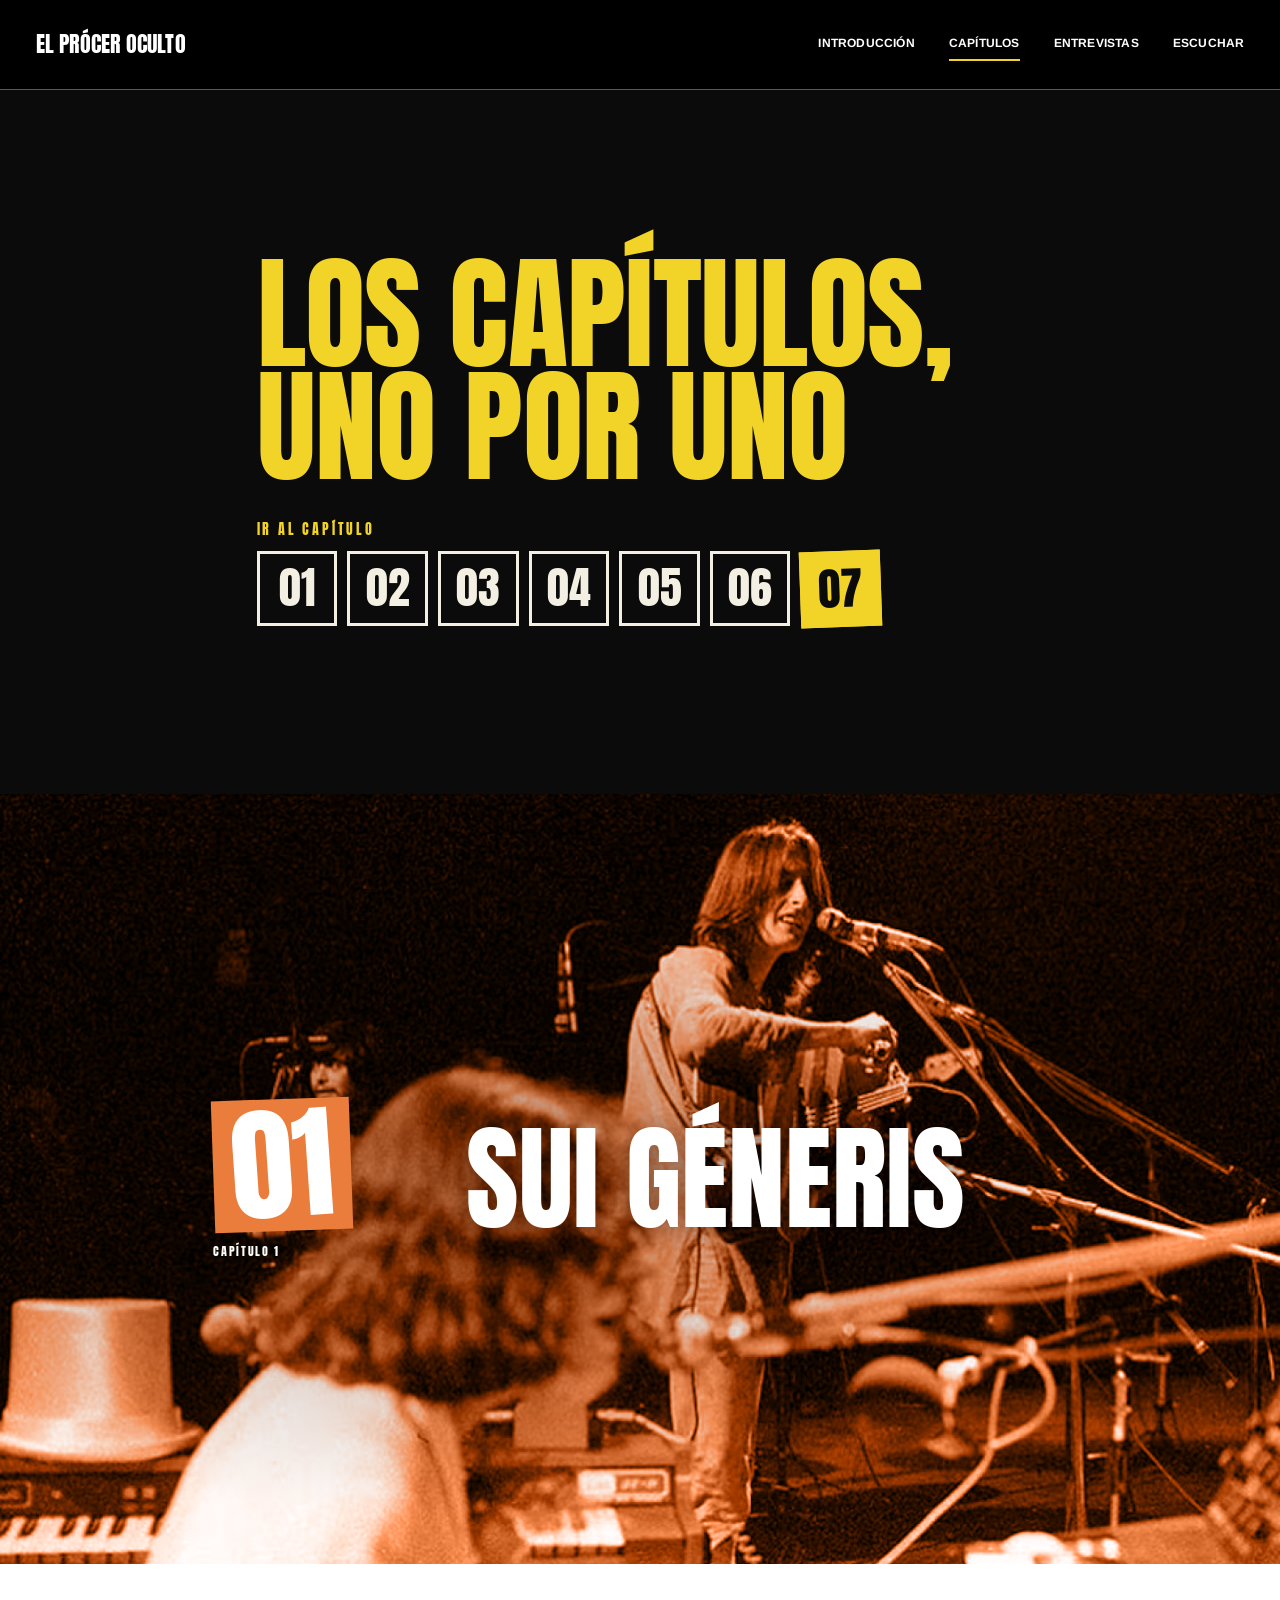
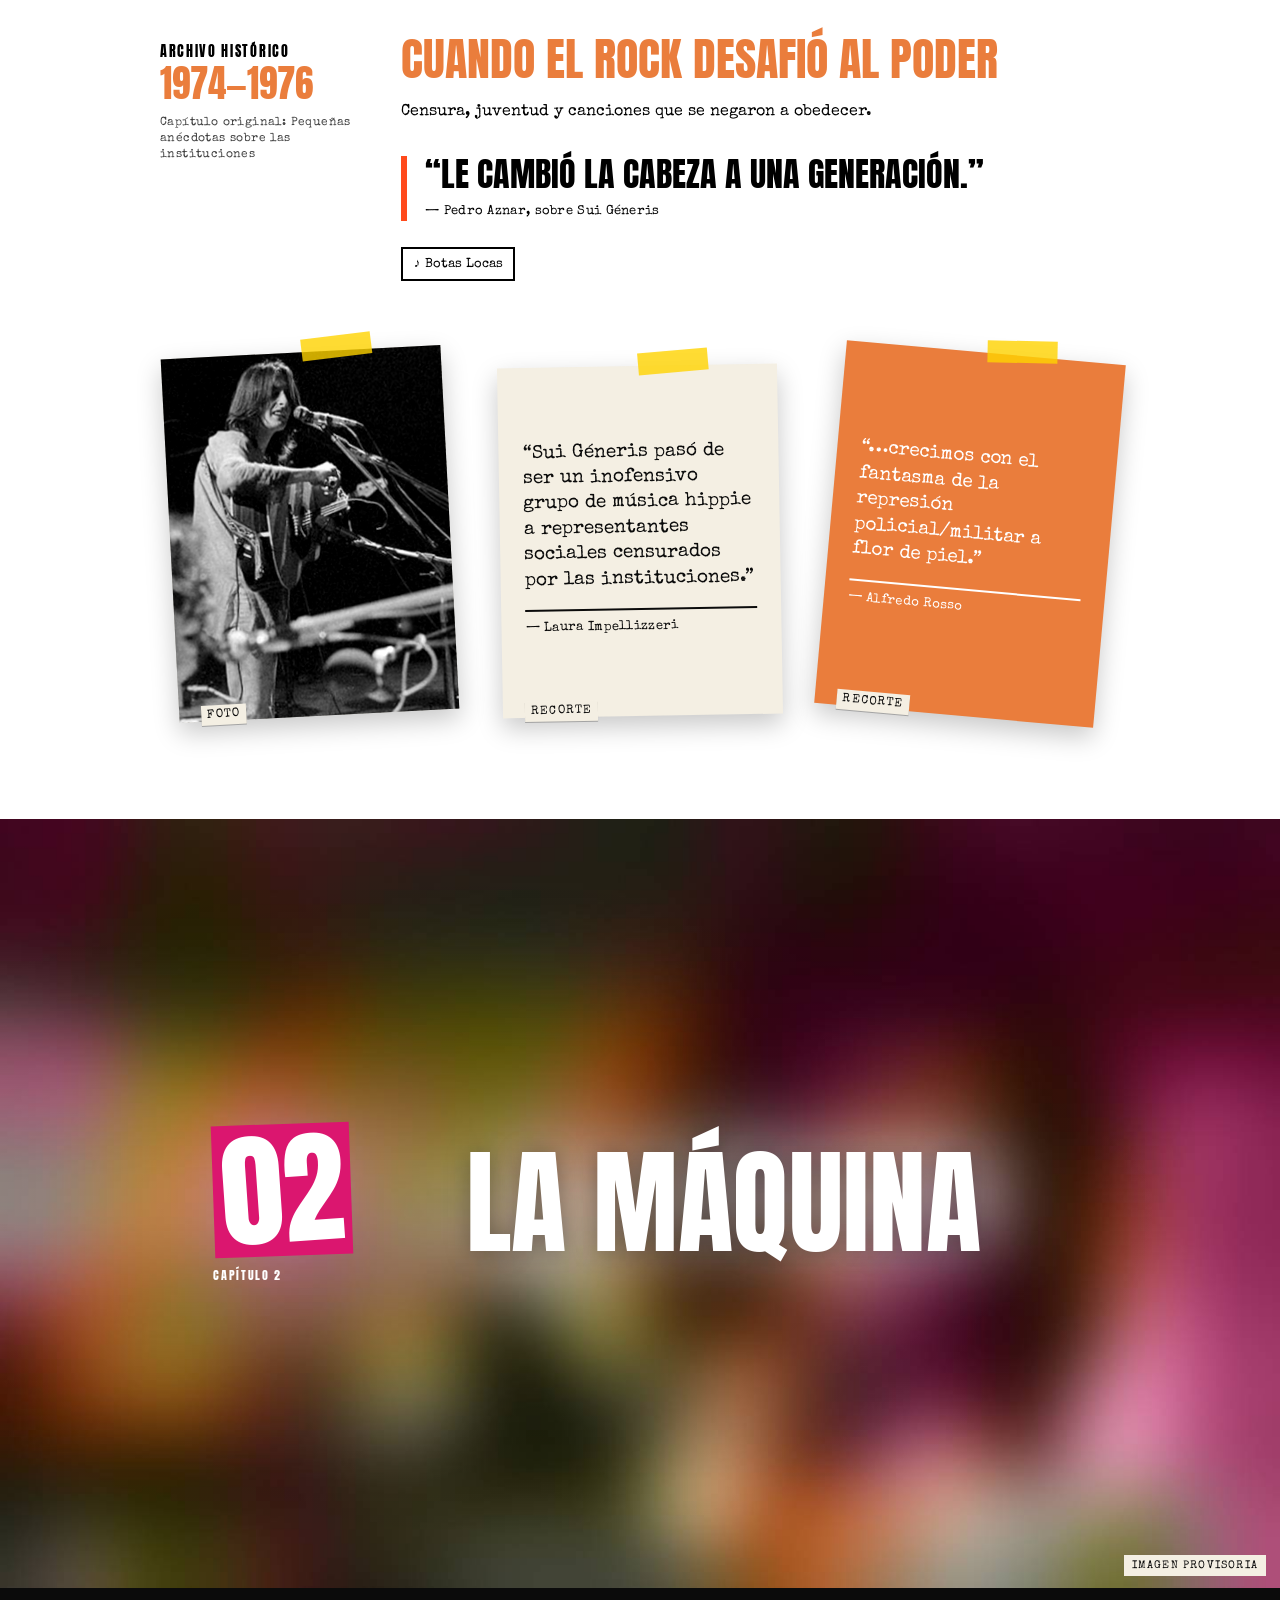
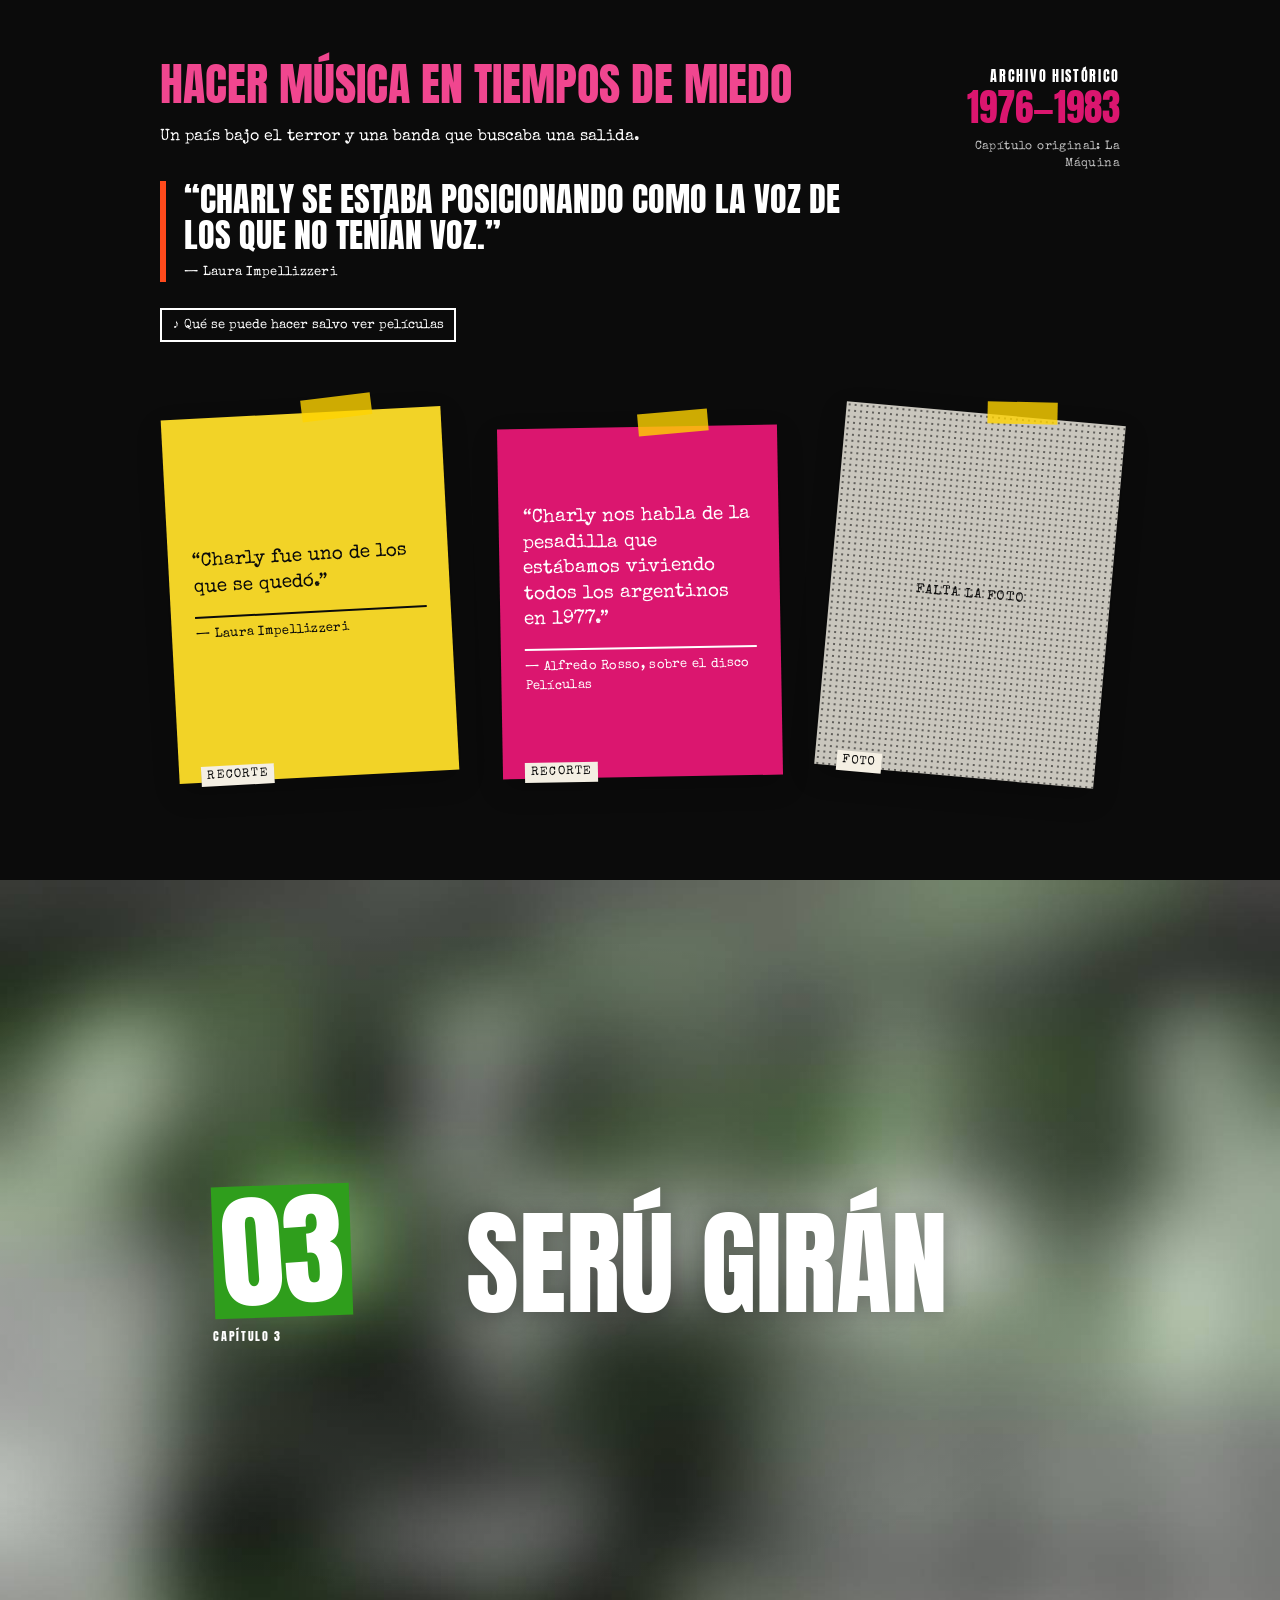
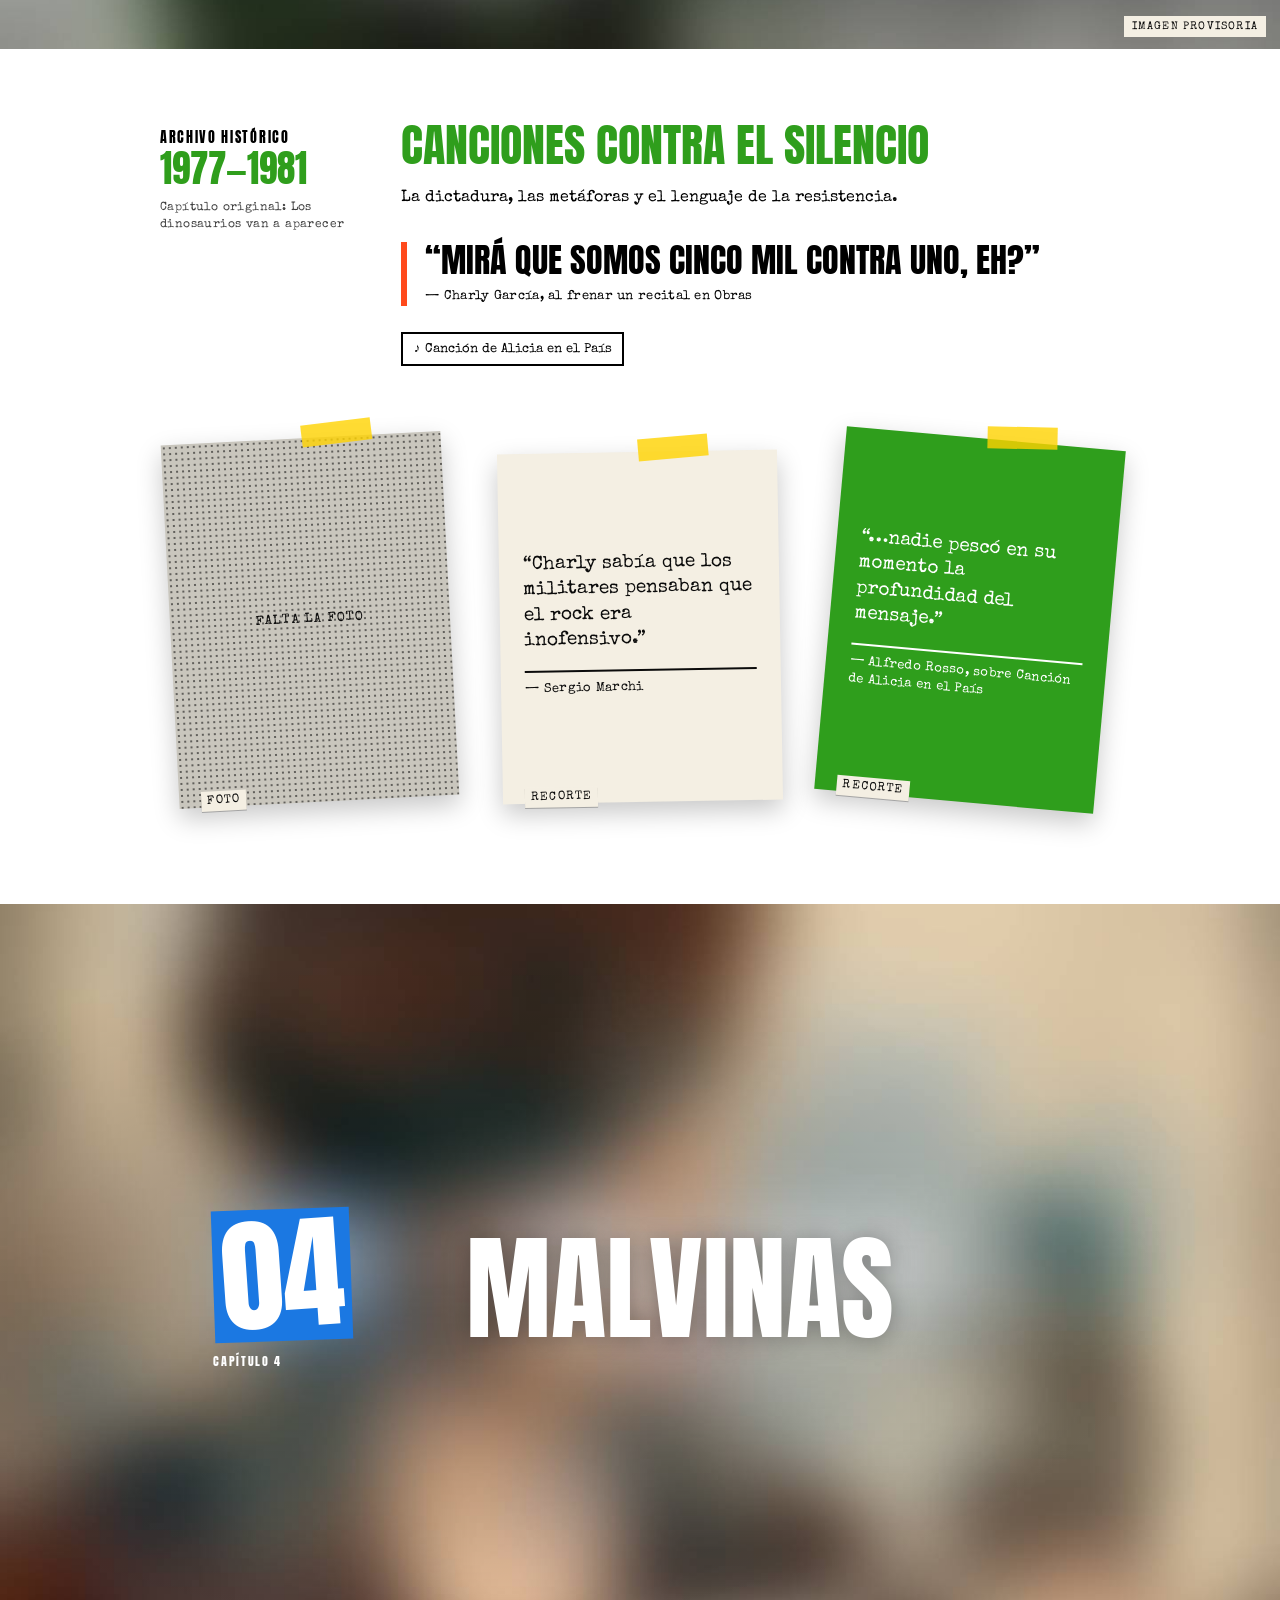
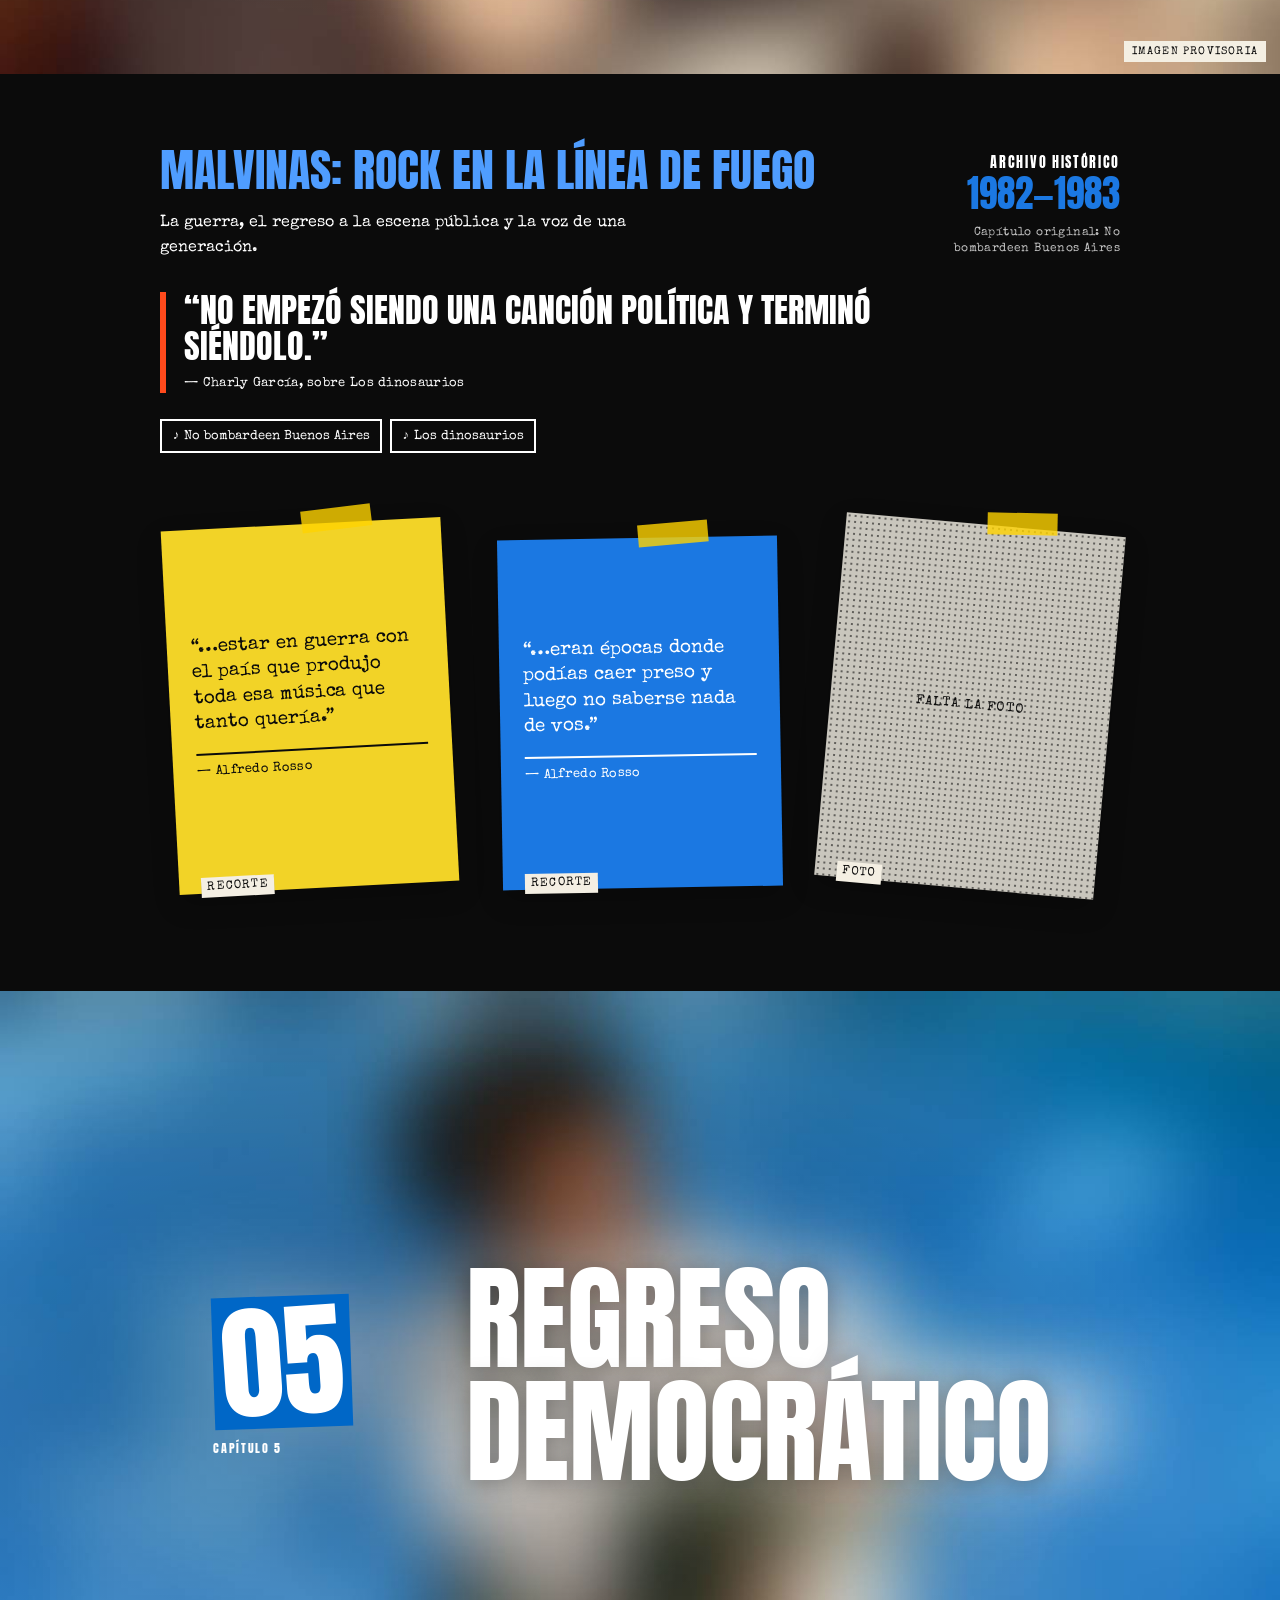
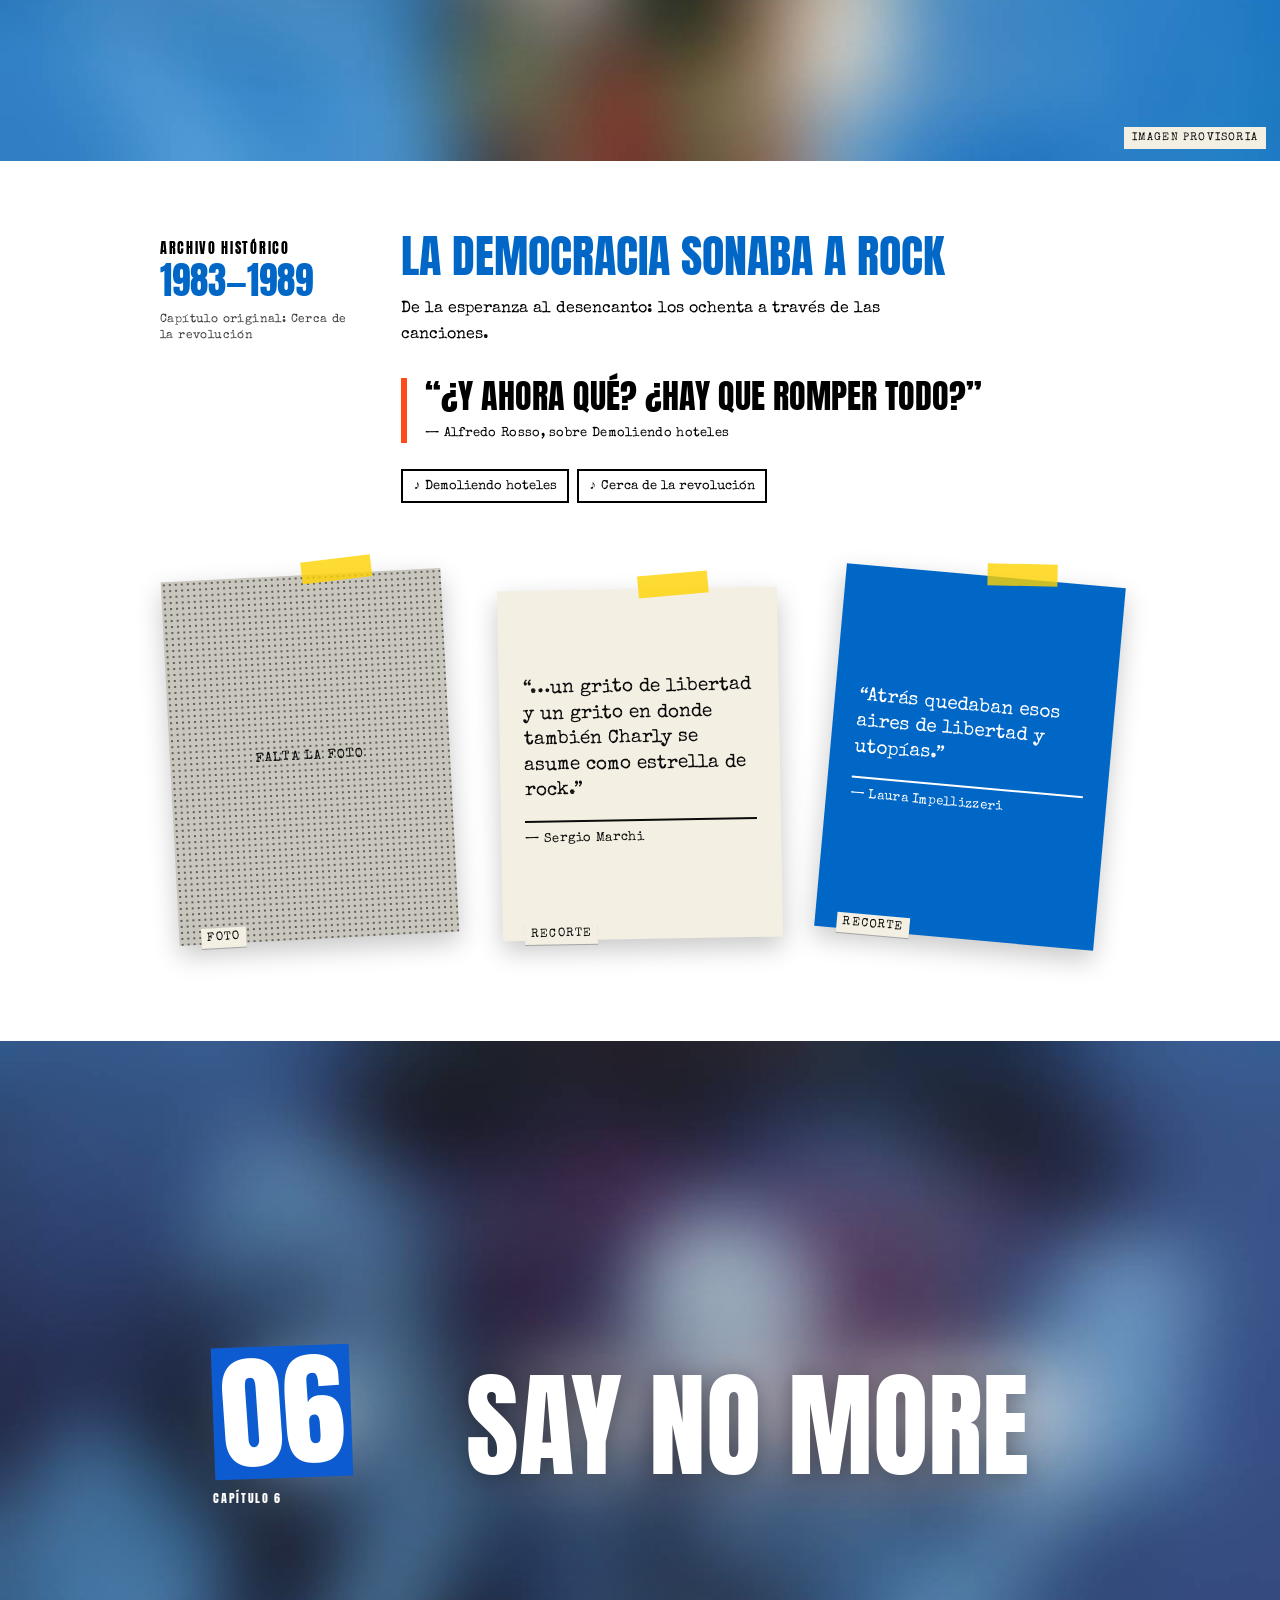
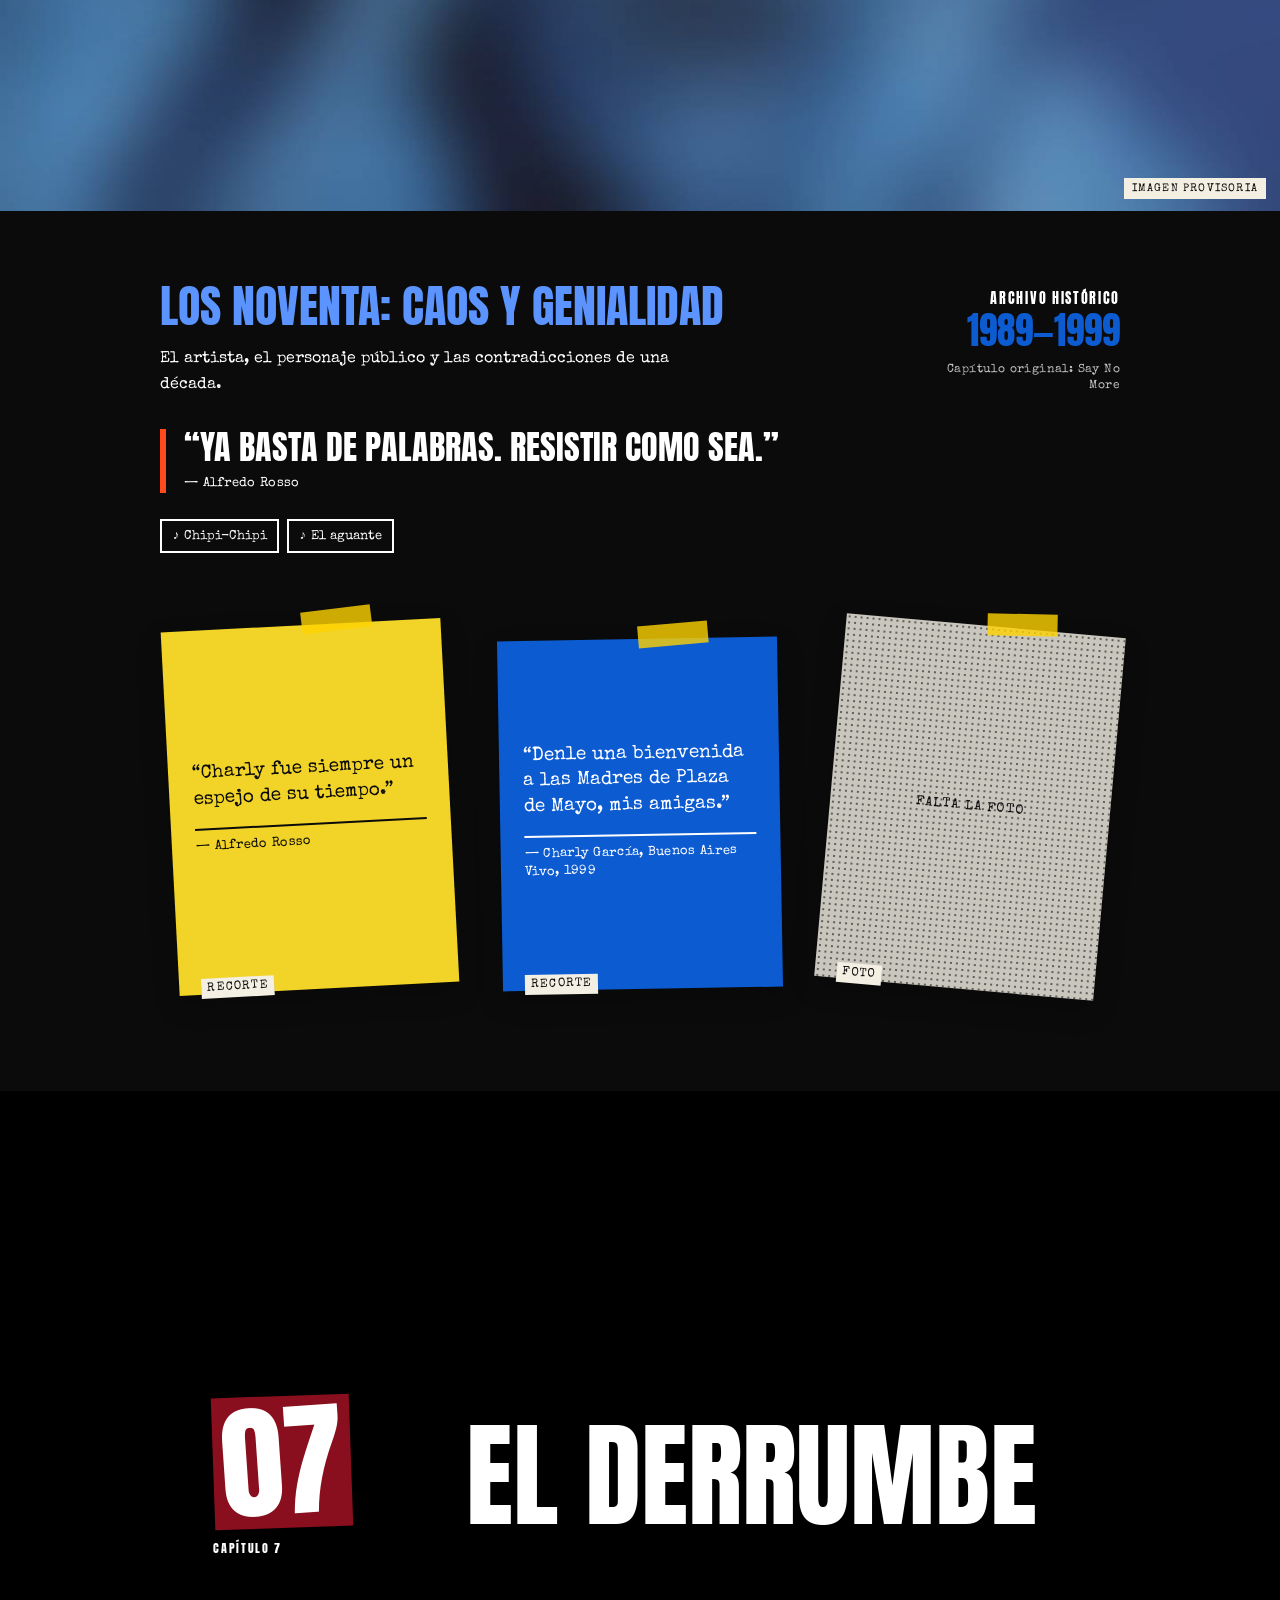
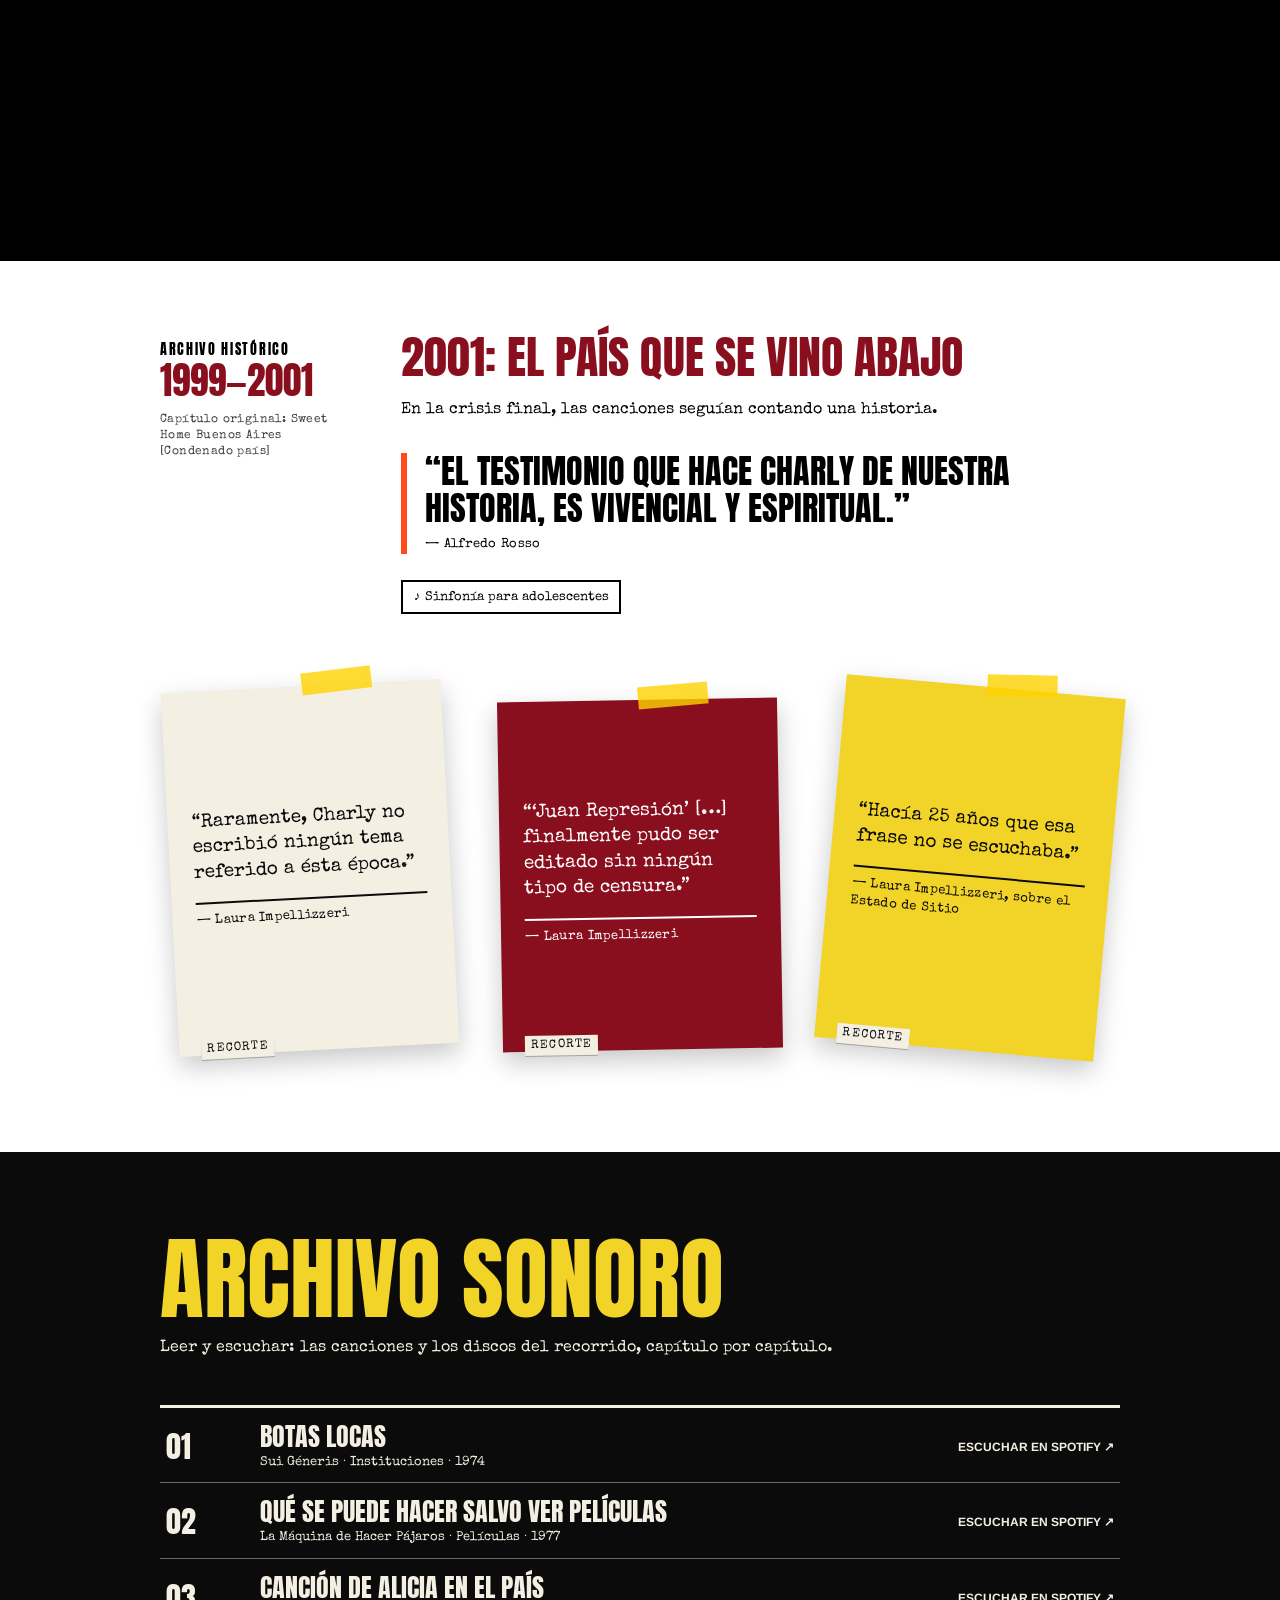
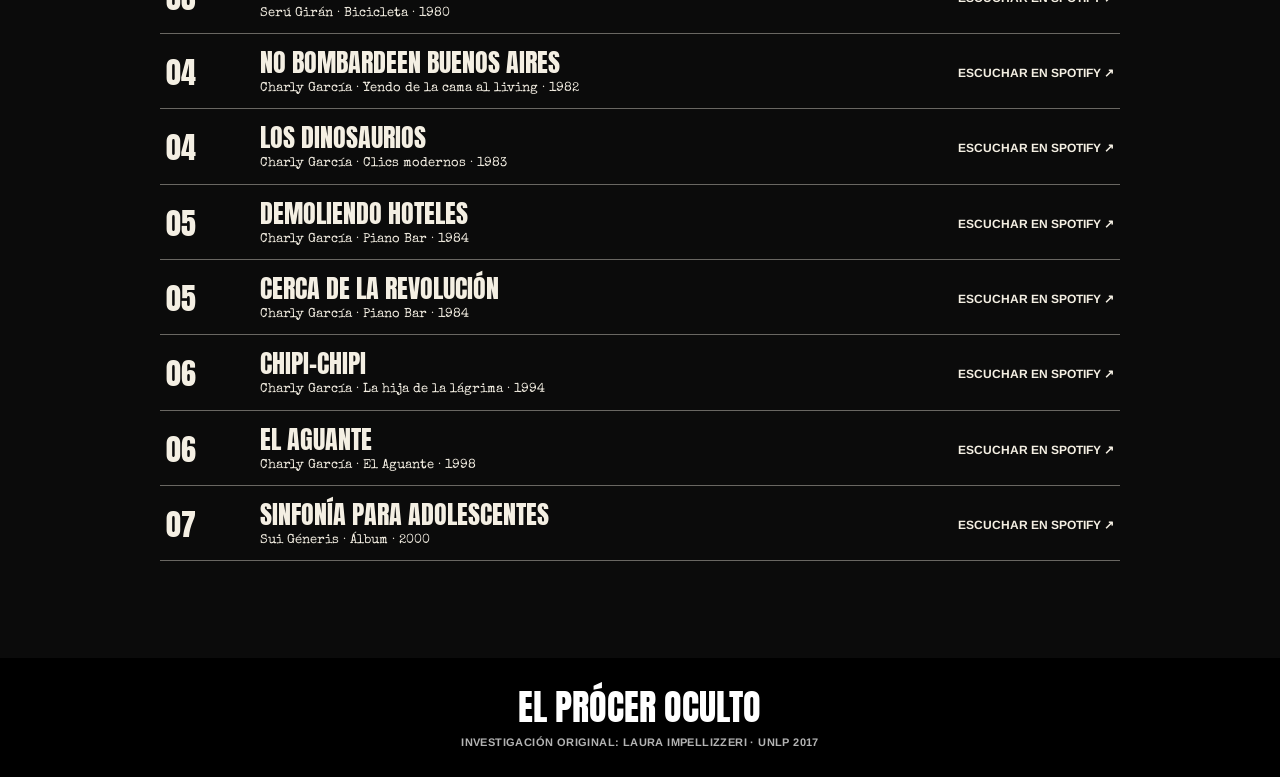
==== capitulos.html @ 5373f26d "Add files via upload" ====
<!DOCTYPE html>
<html lang="es-AR">
<head>
  <meta charset="utf-8">
  <meta name="viewport" content="width=device-width, initial-scale=1">
  <title>Los capítulos, uno por uno — El Prócer Oculto</title>
  <meta name="description" content="Los siete capítulos de El Prócer Oculto: de Sui Géneris a 2001, con las frases y las canciones de cada etapa.">
  <link rel="preload" href="assets/fonts/anton-latin-400-normal.woff2" as="font" type="font/woff2" crossorigin>
  <link rel="stylesheet" href="css/styles.css">
</head>
<body class="pagina-capitulos">

  <header class="nav">
    <a class="nav__marca" href="index.html">EL PRÓCER OCULTO</a>
    <nav class="nav__links" id="menu" aria-label="Principal">
      <a href="index.html">INTRODUCCIÓN</a>
      <a href="capitulos.html" aria-current="page">CAPÍTULOS</a>
      <a href="entrevistas.html">ENTREVISTAS</a>
      <a href="#escuchar">ESCUCHAR</a>
    </nav>
    <button class="nav__menu" type="button" aria-controls="menu" aria-expanded="false">
      <span></span><span></span><span></span>
      <b class="solo-lectores">Menú</b>
    </button>
  </header>

  <main>

    <section class="cabecera">
      <div class="cabecera__in">
        <h1 class="cabecera__titulo"><span>Los capítulos,</span> <span>uno por uno</span></h1>
        <nav class="indice" aria-label="Ir al capítulo">
          <p class="indice__rotulo">Ir al capítulo</p>
          <ol class="indice__lista">
            <li><a href="#cap-01" aria-label="Capítulo 1: Sui Géneris">01</a></li>
            <li><a href="#cap-02" aria-label="Capítulo 2: La Máquina">02</a></li>
            <li><a href="#cap-03" aria-label="Capítulo 3: Serú Girán">03</a></li>
            <li><a href="#cap-04" aria-label="Capítulo 4: Malvinas">04</a></li>
            <li><a href="#cap-05" aria-label="Capítulo 5: Regreso democrático">05</a></li>
            <li><a href="#cap-06" aria-label="Capítulo 6: Say No More">06</a></li>
            <li><a href="#cap-07" aria-label="Capítulo 7: El derrumbe">07</a></li>
          </ol>
        </nav>
      </div>
    </section>

    <!-- CAPÍTULO 01 -->
    <section class="cap" id="cap-01" style="--color:#ea7d3c; --color-claro:#ea7d3c">
      <header class="banda">
      <img class="banda__foto" src="assets/img/01-base.jpg" alt="Sui Géneris en vivo: Nito Mestre canta con la guitarra y Charly García está de espaldas frente al teclado.">
      <div class="banda__tinte" style="background:#c2571c"></div>
        <div class="banda__in">
          <div class="banda__num">
            <div class="numblk"><span>01</span></div>
            <span class="banda__cm">Capítulo 1</span>
          </div>
          <h2 class="banda__titulo">Sui Géneris</h2>
        </div>
      </header>
      <div class="cap__cuerpo">
        <div class="cap__in">
          <div class="cg">
            <div class="cl">
              Archivo histórico
              <span class="cl__anios">1974—1976</span>
              <span class="cl__orig">Capítulo original: Pequeñas anécdotas sobre las instituciones</span>
            </div>
            <div class="cr2">
              <h3 class="hd3">Cuando el rock desafió al poder</h3>
              <p class="bj">Censura, juventud y canciones que se negaron a obedecer.</p>
              <blockquote class="pull">
                <p>“Le cambió la cabeza a una generación.”</p>
                <footer>— Pedro Aznar, sobre Sui Géneris</footer>
              </blockquote>
              <div class="chips">
              <a href="https://open.spotify.com/track/4Bz99HLFhEqyzVxCHKGGpA" target="_blank" rel="noopener">♪ Botas Locas</a>
              </div>
            </div>
          </div>
          <div class="trio">
          <figure class="cut cut--foto">
            <img src="assets/img/01-foto.jpg" alt="Foto de archivo del capítulo 1" loading="lazy">
            <figcaption class="cut__tag">foto</figcaption>
          </figure>
          <blockquote class="cut recorte ">
            <p>Sui Géneris pasó de ser un inofensivo grupo de música hippie a representantes sociales censurados por las instituciones.</p>
            <footer>— Laura Impellizzeri</footer>
            <span class="cut__tag">recorte</span>
          </blockquote>
          <blockquote class="cut recorte recorte--color">
            <p>…crecimos con el fantasma de la represión policial/militar a flor de piel.</p>
            <footer>— Alfredo Rosso</footer>
            <span class="cut__tag">recorte</span>
          </blockquote>
          </div>
        </div>
      </div>
    </section>
    <!-- CAPÍTULO 02 -->
    <section class="cap cap--oscuro" id="cap-02" style="--color:#db166f; --color-claro:#f0468f">
      <header class="banda banda--provisoria">
      <img class="banda__foto" src="assets/img/02-banda.jpg" alt="" loading="lazy">
        <div class="banda__in">
          <div class="banda__num">
            <div class="numblk"><span>02</span></div>
            <span class="banda__cm">Capítulo 2</span>
          </div>
          <h2 class="banda__titulo">La Máquina</h2>
        </div>
      </header>
      <div class="cap__cuerpo">
        <div class="cap__in">
          <div class="cg">
            <div class="cl">
              Archivo histórico
              <span class="cl__anios">1976—1983</span>
              <span class="cl__orig">Capítulo original: La Máquina</span>
            </div>
            <div class="cr2">
              <h3 class="hd3">Hacer música en tiempos de miedo</h3>
              <p class="bj">Un país bajo el terror y una banda que buscaba una salida.</p>
              <blockquote class="pull">
                <p>“Charly se estaba posicionando como la voz de los que no tenían voz.”</p>
                <footer>— Laura Impellizzeri</footer>
              </blockquote>
              <div class="chips">
              <a href="https://open.spotify.com/track/0evTkLjoSWqhHSQrn6FCaA" target="_blank" rel="noopener">♪ Qué se puede hacer salvo ver películas</a>
              </div>
            </div>
          </div>
          <div class="trio">
          <blockquote class="cut recorte recorte--amarillo">
            <p>Charly fue uno de los que se quedó.</p>
            <footer>— Laura Impellizzeri</footer>
            <span class="cut__tag">recorte</span>
          </blockquote>
          <blockquote class="cut recorte recorte--color">
            <p>Charly nos habla de la pesadilla que estábamos viviendo todos los argentinos en 1977.</p>
            <footer>— Alfredo Rosso, sobre el disco Películas</footer>
            <span class="cut__tag">recorte</span>
          </blockquote>
          <figure class="cut cut--foto">
            <img src="assets/img/02-foto.jpg" alt="Foto de archivo del capítulo 2" loading="lazy">
            <figcaption class="cut__tag">foto</figcaption>
          </figure>
          </div>
        </div>
      </div>
    </section>
    <!-- CAPÍTULO 03 -->
    <section class="cap" id="cap-03" style="--color:#2f9e1c; --color-claro:#3dbb1f">
      <header class="banda banda--provisoria">
      <img class="banda__foto" src="assets/img/03-banda.jpg" alt="" loading="lazy">
        <div class="banda__in">
          <div class="banda__num">
            <div class="numblk"><span>03</span></div>
            <span class="banda__cm">Capítulo 3</span>
          </div>
          <h2 class="banda__titulo">Serú Girán</h2>
        </div>
      </header>
      <div class="cap__cuerpo">
        <div class="cap__in">
          <div class="cg">
            <div class="cl">
              Archivo histórico
              <span class="cl__anios">1977—1981</span>
              <span class="cl__orig">Capítulo original: Los dinosaurios van a aparecer</span>
            </div>
            <div class="cr2">
              <h3 class="hd3">Canciones contra el silencio</h3>
              <p class="bj">La dictadura, las metáforas y el lenguaje de la resistencia.</p>
              <blockquote class="pull">
                <p>“Mirá que somos cinco mil contra uno, eh?”</p>
                <footer>— Charly García, al frenar un recital en Obras</footer>
              </blockquote>
              <div class="chips">
              <a href="https://open.spotify.com/track/333dwL6o4me2B5dw3Uk4q7" target="_blank" rel="noopener">♪ Canción de Alicia en el País</a>
              </div>
            </div>
          </div>
          <div class="trio">
          <figure class="cut cut--foto">
            <img src="assets/img/03-foto.jpg" alt="Foto de archivo del capítulo 3" loading="lazy">
            <figcaption class="cut__tag">foto</figcaption>
          </figure>
          <blockquote class="cut recorte ">
            <p>Charly sabía que los militares pensaban que el rock era inofensivo.</p>
            <footer>— Sergio Marchi</footer>
            <span class="cut__tag">recorte</span>
          </blockquote>
          <blockquote class="cut recorte recorte--color">
            <p>…nadie pescó en su momento la profundidad del mensaje.</p>
            <footer>— Alfredo Rosso, sobre Canción de Alicia en el País</footer>
            <span class="cut__tag">recorte</span>
          </blockquote>
          </div>
        </div>
      </div>
    </section>
    <!-- CAPÍTULO 04 -->
    <section class="cap cap--oscuro" id="cap-04" style="--color:#1b78e2; --color-claro:#4f9dff">
      <header class="banda banda--provisoria">
      <img class="banda__foto" src="assets/img/04-banda.jpg" alt="" loading="lazy">
        <div class="banda__in">
          <div class="banda__num">
            <div class="numblk"><span>04</span></div>
            <span class="banda__cm">Capítulo 4</span>
          </div>
          <h2 class="banda__titulo">Malvinas</h2>
        </div>
      </header>
      <div class="cap__cuerpo">
        <div class="cap__in">
          <div class="cg">
            <div class="cl">
              Archivo histórico
              <span class="cl__anios">1982—1983</span>
              <span class="cl__orig">Capítulo original: No bombardeen Buenos Aires</span>
            </div>
            <div class="cr2">
              <h3 class="hd3">Malvinas: rock en la línea de fuego</h3>
              <p class="bj">La guerra, el regreso a la escena pública y la voz de una generación.</p>
              <blockquote class="pull">
                <p>“No empezó siendo una canción política y terminó siéndolo.”</p>
                <footer>— Charly García, sobre Los dinosaurios</footer>
              </blockquote>
              <div class="chips">
              <a href="https://open.spotify.com/track/3aMKVw1oXkAdeAVXO2TucF" target="_blank" rel="noopener">♪ No bombardeen Buenos Aires</a>
              <a href="https://open.spotify.com/track/1VPfMrrcGqJoPEA1v7zH0E" target="_blank" rel="noopener">♪ Los dinosaurios</a>
              </div>
            </div>
          </div>
          <div class="trio">
          <blockquote class="cut recorte recorte--amarillo">
            <p>…estar en guerra con el país que produjo toda esa música que tanto quería.</p>
            <footer>— Alfredo Rosso</footer>
            <span class="cut__tag">recorte</span>
          </blockquote>
          <blockquote class="cut recorte recorte--color">
            <p>…eran épocas donde podías caer preso y luego no saberse nada de vos.</p>
            <footer>— Alfredo Rosso</footer>
            <span class="cut__tag">recorte</span>
          </blockquote>
          <figure class="cut cut--foto">
            <img src="assets/img/04-foto.jpg" alt="Foto de archivo del capítulo 4" loading="lazy">
            <figcaption class="cut__tag">foto</figcaption>
          </figure>
          </div>
        </div>
      </div>
    </section>
    <!-- CAPÍTULO 05 -->
    <section class="cap" id="cap-05" style="--color:#0067c7; --color-claro:#0067c7">
      <header class="banda banda--provisoria">
      <img class="banda__foto" src="assets/img/05-banda.jpg" alt="" loading="lazy">
        <div class="banda__in">
          <div class="banda__num">
            <div class="numblk"><span>05</span></div>
            <span class="banda__cm">Capítulo 5</span>
          </div>
          <h2 class="banda__titulo">Regreso democrático</h2>
        </div>
      </header>
      <div class="cap__cuerpo">
        <div class="cap__in">
          <div class="cg">
            <div class="cl">
              Archivo histórico
              <span class="cl__anios">1983—1989</span>
              <span class="cl__orig">Capítulo original: Cerca de la revolución</span>
            </div>
            <div class="cr2">
              <h3 class="hd3">La democracia sonaba a rock</h3>
              <p class="bj">De la esperanza al desencanto: los ochenta a través de las canciones.</p>
              <blockquote class="pull">
                <p>“¿Y ahora qué? ¿Hay que romper todo?”</p>
                <footer>— Alfredo Rosso, sobre Demoliendo hoteles</footer>
              </blockquote>
              <div class="chips">
              <a href="https://open.spotify.com/track/4DKhyUv833bvO9QoGUbAwy" target="_blank" rel="noopener">♪ Demoliendo hoteles</a>
              <a href="https://open.spotify.com/track/66grIvFLGrI4tNhggO2DAd" target="_blank" rel="noopener">♪ Cerca de la revolución</a>
              </div>
            </div>
          </div>
          <div class="trio">
          <figure class="cut cut--foto">
            <img src="assets/img/05-foto.jpg" alt="Foto de archivo del capítulo 5" loading="lazy">
            <figcaption class="cut__tag">foto</figcaption>
          </figure>
          <blockquote class="cut recorte ">
            <p>…un grito de libertad y un grito en donde también Charly se asume como estrella de rock.</p>
            <footer>— Sergio Marchi</footer>
            <span class="cut__tag">recorte</span>
          </blockquote>
          <blockquote class="cut recorte recorte--color">
            <p>Atrás quedaban esos aires de libertad y utopías.</p>
            <footer>— Laura Impellizzeri</footer>
            <span class="cut__tag">recorte</span>
          </blockquote>
          </div>
        </div>
      </div>
    </section>
    <!-- CAPÍTULO 06 -->
    <section class="cap cap--oscuro" id="cap-06" style="--color:#0d5bd1; --color-claro:#5b93ff">
      <header class="banda banda--provisoria">
      <img class="banda__foto" src="assets/img/06-banda.jpg" alt="" loading="lazy">
        <div class="banda__in">
          <div class="banda__num">
            <div class="numblk"><span>06</span></div>
            <span class="banda__cm">Capítulo 6</span>
          </div>
          <h2 class="banda__titulo">Say No More</h2>
        </div>
      </header>
      <div class="cap__cuerpo">
        <div class="cap__in">
          <div class="cg">
            <div class="cl">
              Archivo histórico
              <span class="cl__anios">1989—1999</span>
              <span class="cl__orig">Capítulo original: Say No More</span>
            </div>
            <div class="cr2">
              <h3 class="hd3">Los noventa: caos y genialidad</h3>
              <p class="bj">El artista, el personaje público y las contradicciones de una década.</p>
              <blockquote class="pull">
                <p>“Ya basta de palabras. Resistir como sea.”</p>
                <footer>— Alfredo Rosso</footer>
              </blockquote>
              <div class="chips">
              <a href="https://open.spotify.com/track/27KxaaTmjsTcnJVaz0dOOo" target="_blank" rel="noopener">♪ Chipi-Chipi</a>
              <a href="https://open.spotify.com/track/20YGP4Rz7hPIBnntRbKwKi" target="_blank" rel="noopener">♪ El aguante</a>
              </div>
            </div>
          </div>
          <div class="trio">
          <blockquote class="cut recorte recorte--amarillo">
            <p>Charly fue siempre un espejo de su tiempo.</p>
            <footer>— Alfredo Rosso</footer>
            <span class="cut__tag">recorte</span>
          </blockquote>
          <blockquote class="cut recorte recorte--color">
            <p>Denle una bienvenida a las Madres de Plaza de Mayo, mis amigas.</p>
            <footer>— Charly García, Buenos Aires Vivo, 1999</footer>
            <span class="cut__tag">recorte</span>
          </blockquote>
          <figure class="cut cut--foto">
            <img src="assets/img/06-foto.jpg" alt="Foto de archivo del capítulo 6" loading="lazy">
            <figcaption class="cut__tag">foto</figcaption>
          </figure>
          </div>
        </div>
      </div>
    </section>
    <!-- CAPÍTULO 07 -->
    <section class="cap" id="cap-07" style="--color:#8a0f1e; --color-claro:#8a0f1e">
      <header class="banda">

        <div class="banda__in">
          <div class="banda__num">
            <div class="numblk"><span>07</span></div>
            <span class="banda__cm">Capítulo 7</span>
          </div>
          <h2 class="banda__titulo">El derrumbe</h2>
        </div>
      </header>
      <div class="cap__cuerpo">
        <div class="cap__in">
          <div class="cg">
            <div class="cl">
              Archivo histórico
              <span class="cl__anios">1999—2001</span>
              <span class="cl__orig">Capítulo original: Sweet Home Buenos Aires [Condenado país]</span>
            </div>
            <div class="cr2">
              <h3 class="hd3">2001: el país que se vino abajo</h3>
              <p class="bj">En la crisis final, las canciones seguían contando una historia.</p>
              <blockquote class="pull">
                <p>“El testimonio que hace Charly de nuestra historia, es vivencial y espiritual.”</p>
                <footer>— Alfredo Rosso</footer>
              </blockquote>
              <div class="chips">
              <a href="https://open.spotify.com/album/7FzdrHxVkMPp5V97Y5dZlr" target="_blank" rel="noopener">♪ Sinfonía para adolescentes</a>
              </div>
            </div>
          </div>
          <div class="trio">
          <blockquote class="cut recorte ">
            <p>Raramente, Charly no escribió ningún tema referido a ésta época.</p>
            <footer>— Laura Impellizzeri</footer>
            <span class="cut__tag">recorte</span>
          </blockquote>
          <blockquote class="cut recorte recorte--color">
            <p>‘Juan Represión’ […] finalmente pudo ser editado sin ningún tipo de censura.</p>
            <footer>— Laura Impellizzeri</footer>
            <span class="cut__tag">recorte</span>
          </blockquote>
          <blockquote class="cut recorte recorte--amarillo">
            <p>Hacía 25 años que esa frase no se escuchaba.</p>
            <footer>— Laura Impellizzeri, sobre el Estado de Sitio</footer>
            <span class="cut__tag">recorte</span>
          </blockquote>
          </div>
        </div>
      </div>
    </section>

    <!-- ARCHIVO SONORO -->
    <section class="sonoro" id="escuchar">
      <div class="sonoro__in">
        <h2 class="sonoro__titulo">Archivo sonoro</h2>
        <p class="sonoro__bajada">Leer y escuchar: las canciones y los discos del recorrido, capítulo por capítulo.</p>
        <ol class="pistas">
          <li><a href="https://open.spotify.com/track/4Bz99HLFhEqyzVxCHKGGpA" target="_blank" rel="noopener">
            <span class="pistas__cap">01</span>
            <span class="pistas__tema">Botas Locas<span class="pistas__dato">Sui Géneris · Instituciones · 1974</span></span>
            <span class="pistas__ir">Escuchar en Spotify ↗</span>
          </a></li>
          <li><a href="https://open.spotify.com/track/0evTkLjoSWqhHSQrn6FCaA" target="_blank" rel="noopener">
            <span class="pistas__cap">02</span>
            <span class="pistas__tema">Qué se puede hacer salvo ver películas<span class="pistas__dato">La Máquina de Hacer Pájaros · Películas · 1977</span></span>
            <span class="pistas__ir">Escuchar en Spotify ↗</span>
          </a></li>
          <li><a href="https://open.spotify.com/track/333dwL6o4me2B5dw3Uk4q7" target="_blank" rel="noopener">
            <span class="pistas__cap">03</span>
            <span class="pistas__tema">Canción de Alicia en el País<span class="pistas__dato">Serú Girán · Bicicleta · 1980</span></span>
            <span class="pistas__ir">Escuchar en Spotify ↗</span>
          </a></li>
          <li><a href="https://open.spotify.com/track/3aMKVw1oXkAdeAVXO2TucF" target="_blank" rel="noopener">
            <span class="pistas__cap">04</span>
            <span class="pistas__tema">No bombardeen Buenos Aires<span class="pistas__dato">Charly García · Yendo de la cama al living · 1982</span></span>
            <span class="pistas__ir">Escuchar en Spotify ↗</span>
          </a></li>
          <li><a href="https://open.spotify.com/track/1VPfMrrcGqJoPEA1v7zH0E" target="_blank" rel="noopener">
            <span class="pistas__cap">04</span>
            <span class="pistas__tema">Los dinosaurios<span class="pistas__dato">Charly García · Clics modernos · 1983</span></span>
            <span class="pistas__ir">Escuchar en Spotify ↗</span>
          </a></li>
          <li><a href="https://open.spotify.com/track/4DKhyUv833bvO9QoGUbAwy" target="_blank" rel="noopener">
            <span class="pistas__cap">05</span>
            <span class="pistas__tema">Demoliendo hoteles<span class="pistas__dato">Charly García · Piano Bar · 1984</span></span>
            <span class="pistas__ir">Escuchar en Spotify ↗</span>
          </a></li>
          <li><a href="https://open.spotify.com/track/66grIvFLGrI4tNhggO2DAd" target="_blank" rel="noopener">
            <span class="pistas__cap">05</span>
            <span class="pistas__tema">Cerca de la revolución<span class="pistas__dato">Charly García · Piano Bar · 1984</span></span>
            <span class="pistas__ir">Escuchar en Spotify ↗</span>
          </a></li>
          <li><a href="https://open.spotify.com/track/27KxaaTmjsTcnJVaz0dOOo" target="_blank" rel="noopener">
            <span class="pistas__cap">06</span>
            <span class="pistas__tema">Chipi-Chipi<span class="pistas__dato">Charly García · La hija de la lágrima · 1994</span></span>
            <span class="pistas__ir">Escuchar en Spotify ↗</span>
          </a></li>
          <li><a href="https://open.spotify.com/track/20YGP4Rz7hPIBnntRbKwKi" target="_blank" rel="noopener">
            <span class="pistas__cap">06</span>
            <span class="pistas__tema">El aguante<span class="pistas__dato">Charly García · El Aguante · 1998</span></span>
            <span class="pistas__ir">Escuchar en Spotify ↗</span>
          </a></li>
          <li><a href="https://open.spotify.com/album/7FzdrHxVkMPp5V97Y5dZlr" target="_blank" rel="noopener">
            <span class="pistas__cap">07</span>
            <span class="pistas__tema">Sinfonía para adolescentes<span class="pistas__dato">Sui Géneris · Álbum · 2000</span></span>
            <span class="pistas__ir">Escuchar en Spotify ↗</span>
          </a></li>
        </ol>
      </div>
    </section>

  </main>

  <footer class="pie">
    <div>
      <a class="pie__marca" href="index.html">EL PRÓCER OCULTO</a>
      <p class="pie__credito">INVESTIGACIÓN ORIGINAL: LAURA IMPELLIZZERI · UNLP 2017</p>
    </div>
  </footer>

  <script src="js/main.js"></script>
</body>
</html>
---- css/styles.css ----
/* ==========================================================================
   EL PRÓCER OCULTO — estilos compartidos (landing + capítulos)
   Medidas tomadas del prototipo de Figma (lienzo de 1440 px).
   ========================================================================== */

/* ---------- Tipografías (alojadas en assets/fonts) ---------- */
@font-face { font-family: "Anton"; src: url("../assets/fonts/anton-latin-400-normal.woff2") format("woff2"); font-weight: 400; font-display: swap; }
@font-face { font-family: "Arimo"; src: url("../assets/fonts/arimo-latin-700-normal.woff2") format("woff2"); font-weight: 700; font-display: swap; }
@font-face { font-family: "Special Elite"; src: url("../assets/fonts/special-elite-latin-400-normal.woff2") format("woff2"); font-weight: 400; font-display: swap; }
@font-face { font-family: "Inria Serif"; src: url("../assets/fonts/inria-serif-latin-400-normal.woff2") format("woff2"); font-weight: 400; font-display: swap; }
@font-face { font-family: "Inria Serif"; src: url("../assets/fonts/inria-serif-latin-400-italic.woff2") format("woff2"); font-weight: 400; font-style: italic; font-display: swap; }

/* ---------- Variables ---------- */
:root {
  --negro: #0b0b0b;
  --negro-puro: #000;
  --blanco: #fff;
  --marfil: #fffef6;
  --papel: #f4efe3;
  --amarillo: #f2d327;
  --cinta: rgba(255, 212, 0, .8);
  --naranja: #ff4a1c;
  --bordo: #8a0f1e;

  --titular: "Anton", "Arial Narrow", Impact, sans-serif;
  --rotulo: "Arimo", Arial, Helvetica, sans-serif;
  --maquina: "Special Elite", "Courier New", monospace;
  --lectura: "Inria Serif", Georgia, serif;

  --ancho: 1130px;          /* columna de texto de la landing */
  --ancho-cap: 960px;       /* columna de la página de capítulos */
  --margen: clamp(20px, 2.78vw, 40px);
  --nav: 90px;
}

/* ---------- Base ---------- */
*, *::before, *::after { box-sizing: border-box; }
html { scroll-behavior: smooth; scroll-padding-top: var(--nav); -webkit-text-size-adjust: 100%; }
body { margin: 0; background: var(--blanco); color: var(--negro-puro); font-family: var(--lectura); line-height: 1.2; overflow-x: hidden; }
img { display: block; max-width: 100%; }
a { color: inherit; }
h1, h2, h3, p, figure, blockquote, ul, ol { margin: 0; padding: 0; }
ul, ol { list-style: none; }
:focus-visible { outline: 3px solid var(--amarillo); outline-offset: 3px; }
.solo-lectores { position: absolute; width: 1px; height: 1px; overflow: hidden; clip-path: inset(50%); white-space: nowrap; }
.col { width: min(var(--ancho), 100% - 2 * var(--margen)); margin-inline: auto; }

/* ---------- Navegación ---------- */
.nav { position: sticky; top: 0; z-index: 50; height: var(--nav); display: flex; align-items: center; justify-content: space-between; gap: 24px; padding-inline: var(--margen); background: var(--negro-puro); color: var(--blanco); border-bottom: 1px solid rgba(255, 255, 255, .35); }
.nav__marca { font-family: var(--titular); font-size: 22px; text-decoration: none; letter-spacing: .2px; white-space: nowrap; }
.nav__links { display: flex; align-items: center; gap: 34px; }
.nav__links a { font-family: var(--rotulo); font-weight: 700; font-size: 12px; text-decoration: none; letter-spacing: .2px; padding-block: 8px; border-bottom: 2px solid transparent; }
.nav__links a:hover, .nav__links a[aria-current="page"] { border-bottom-color: var(--amarillo); }
.nav__menu { display: none; width: 44px; height: 44px; margin-right: -9px; padding: 0; border: 0; background: none; color: inherit; cursor: pointer; }
.nav__menu span { display: block; width: 26px; height: 2px; margin: 6px auto; background: currentColor; transition: transform .2s, opacity .2s; }
@media (max-width: 760px) {
  :root { --nav: 68px; }
  .nav__menu { display: block; }
  .nav__links { position: absolute; top: 100%; left: 0; right: 0; flex-direction: column; align-items: stretch; gap: 0; padding: 8px var(--margen) 20px; background: var(--negro-puro); border-bottom: 1px solid rgba(255, 255, 255, .35); display: none; }
  .nav__links a { font-size: 14px; padding-block: 14px; border-bottom: 1px solid rgba(255, 255, 255, .15); }
  .nav.abierta .nav__links { display: flex; }
  .nav.abierta .nav__menu span:nth-child(1) { transform: translateY(8px) rotate(45deg); }
  .nav.abierta .nav__menu span:nth-child(2) { opacity: 0; }
  .nav.abierta .nav__menu span:nth-child(3) { transform: translateY(-8px) rotate(-45deg); }
}

/* ---------- Pie ---------- */
.pie { background: var(--negro-puro); color: var(--blanco); min-height: 114px; display: grid; place-items: center; padding: 28px var(--margen); text-align: center; }
.pie__marca { font-family: var(--titular); font-size: 36px; text-decoration: none; }
.pie__credito { font-family: var(--rotulo); font-weight: 700; font-size: 11px; letter-spacing: .4px; opacity: .7; margin-top: 6px; }

/* ==========================================================================
   LANDING
   ========================================================================== */

/* ---------- Portada ---------- */
.portada { position: relative; isolation: isolate; color: var(--blanco); background: var(--negro-puro); min-height: min(62.5vw, 900px); display: grid; grid-template-rows: auto 1fr auto; padding: clamp(18px, 2.9vw, 42px) var(--margen) clamp(16px, 2vw, 28px); overflow: hidden; }
.portada__foto { position: absolute; inset: 0; z-index: -1; width: 100%; height: 100%; object-fit: cover; object-position: 50% 30%; }
.portada::after { content: ""; position: absolute; inset: auto 0 0 0; height: 35%; z-index: -1; background: linear-gradient(to top, rgba(0, 0, 0, .7), transparent); }
.rotulo { font-family: var(--rotulo); font-weight: 700; font-size: 12px; letter-spacing: .2px; text-transform: uppercase; }
.portada__fila { display: flex; justify-content: space-between; gap: 16px; }
.portada__centro { align-self: center; text-align: center; padding-block: clamp(12px, 2vw, 28px); }
.portada__firma { display: inline-block; font-family: var(--rotulo); font-weight: 700; font-size: clamp(10px, .98vw, 14px); padding: 0 clamp(16px, 6vw, 88px) clamp(8px, 1vw, 14px); border-bottom: 1px solid currentColor; }
.portada__titulo { font-family: var(--titular); font-weight: 400; font-size: clamp(64px, 15.97vw, 230px); line-height: 1.06; text-transform: uppercase; margin-top: clamp(4px, .8vw, 12px); }
.portada__titulo span { display: block; }
.portada__titulo span + span { color: var(--marfil); }
.portada__bajada { font-family: var(--rotulo); font-weight: 700; font-size: clamp(11px, 1.05vw, 15px); text-transform: uppercase; }
.portada__ir { display: inline-block; margin-top: 8px; padding-bottom: 14px; font-family: var(--rotulo); font-weight: 700; font-size: 13px; text-decoration: none; border-bottom: 2px solid currentColor; }
.portada__ir:hover { color: var(--amarillo); }
.portada__pie { display: grid; grid-template-columns: 1fr auto 1fr; align-items: end; gap: 16px; }
.portada__pie > :nth-child(2) { text-align: center; }
.portada__pie > :last-child { text-align: right; }
@media (max-width: 760px) {
  .portada { min-height: 78vh; }
  .portada__pie { grid-template-columns: 1fr; justify-items: center; text-align: center; }
  .portada__pie > :last-child { text-align: center; }
  .portada__pie > :first-child { order: 2; }
}

/* ---------- Bloques de texto ---------- */
.seccion { padding-block: clamp(48px, 5vw, 72px) clamp(40px, 4.2vw, 60px); }
.seccion--negra { background: var(--negro-puro); color: var(--blanco); }
.titulo-seccion { font-family: var(--titular); font-weight: 400; font-size: clamp(44px, 6.1vw, 88px); line-height: 1.15; text-transform: uppercase; text-align: center; }
.destacado { font-family: var(--maquina); font-size: clamp(21px, 2.5vw, 36px); line-height: 1.12; text-align: center; max-width: 884px; margin-inline: auto; }
.destacado--ancho { max-width: none; }
.prosa { font-size: clamp(18px, 2.05vw, 29px); line-height: 1.2; }
.prosa p + p { margin-top: 1.2em; }
.apertura .destacado { margin-top: clamp(20px, 2.6vw, 38px); }
.apertura .prosa { margin-top: clamp(28px, 3.4vw, 50px); }

/* ---------- Las voces ---------- */
.voces { padding-bottom: clamp(56px, 6vw, 96px); }
.voces__lista { margin-top: clamp(36px, 7.8vw, 112px); display: grid; gap: clamp(48px, 8.6vw, 126px); }
.voz { display: grid; grid-template-columns: 1fr 1fr; column-gap: 20px; align-items: start; }
.voz__foto { width: 100%; max-width: 460px; aspect-ratio: 460 / 785; object-fit: cover; background: #d9d9d9; }
.voz__nombre { font-family: var(--titular); font-weight: 400; font-size: clamp(40px, 6.1vw, 88px); line-height: 1.1; text-transform: uppercase; }
.voz__bio { margin-top: clamp(10px, 1.2vw, 18px); font-size: clamp(18px, 2.08vw, 30px); line-height: 1.2; }
.voz--invertida .voz__foto { order: 2; justify-self: end; }
.voz--corta .voz__foto { aspect-ratio: 460 / 630; }
@media (max-width: 760px) {
  .voz { grid-template-columns: 1fr; row-gap: 20px; }
  .voz--invertida .voz__foto { order: 0; justify-self: start; }
  .voz__foto { max-width: 320px; aspect-ratio: 4 / 5; }
}

/* ---------- Cierre ---------- */
.comillas { font-family: var(--titular); font-size: clamp(150px, 20.8vw, 300px); line-height: 1.2; height: .62em; overflow: hidden; text-align: center; color: transparent; -webkit-text-stroke: clamp(4px, .55vw, 8px) var(--negro-puro); paint-order: stroke fill; letter-spacing: .02em; }
.cierre .destacado { margin-top: clamp(24px, 3vw, 44px); }
.cierre .prosa { margin-top: clamp(28px, 3.4vw, 50px); }
.foto-ancha { width: 100%; max-height: 1180px; object-fit: cover; object-position: 50% 30%; background: var(--negro-puro); }
.cierre-final { padding-block: clamp(36px, 4vw, 58px) clamp(48px, 5vw, 72px); }

/* ==========================================================================
   CAPÍTULOS
   ========================================================================== */

.pagina-capitulos { background: var(--blanco); }

/* ---------- Cabecera ---------- */
.cabecera { background: var(--negro); color: var(--amarillo); min-height: min(55vw, 792px); display: flex; align-items: center; padding: clamp(48px, 8vw, 120px) var(--margen); }
.cabecera__in { width: min(var(--ancho-cap), 100%); margin-left: clamp(0px, 20.4vw - 40px, 294px); }
.cabecera__titulo { font-family: var(--titular); font-weight: 400; font-size: clamp(54px, 9.72vw, 140px); line-height: .907; letter-spacing: -.005em; text-transform: uppercase; }
.cabecera__titulo span { display: block; }
.indice { margin-top: clamp(28px, 3vw, 44px); }
.indice__rotulo { font-family: var(--titular); font-size: 14px; letter-spacing: 2.8px; text-transform: uppercase; }
.indice__lista { display: flex; flex-wrap: wrap; gap: 10px; margin-top: 12px; }
.indice__lista a { display: grid; place-items: center; width: clamp(58px, 6.3vw, 91px); height: clamp(56px, 5.9vw, 85px); border: 3px solid var(--papel); color: var(--papel); font-family: var(--titular); font-size: clamp(30px, 3.47vw, 50px); line-height: 1; text-decoration: none; transition: background .15s, color .15s, transform .15s; }
.indice__lista a:hover, .indice__lista a.activo { background: var(--amarillo); border-color: var(--amarillo); color: var(--negro); transform: rotate(-2deg); }

/* ---------- Banda de capítulo (foto a sangre) ---------- */
.banda { position: relative; isolation: isolate; overflow: hidden; background: var(--negro-puro); color: var(--blanco); aspect-ratio: 1440 / 866; max-height: 866px; width: 100%; display: flex; align-items: center; padding-inline: clamp(20px, 16.67vw, 240px) var(--margen); }
.banda__foto { position: absolute; inset: 0; z-index: -2; width: 100%; height: 100%; object-fit: cover; }
.banda__tinte { position: absolute; inset: 0; z-index: -1; mix-blend-mode: color; }
.banda::after { content: ""; position: absolute; inset: 0; z-index: -1; background: radial-gradient(ellipse at 35% 50%, rgba(0, 0, 0, .28), transparent 62%); pointer-events: none; }
.banda--provisoria::before { content: "imagen provisoria"; position: absolute; right: 14px; bottom: 12px; padding: 4px 8px; background: var(--papel); color: var(--negro); font-family: var(--maquina); font-size: 11px; letter-spacing: 1.2px; text-transform: uppercase; }
.banda__in { display: flex; align-items: center; gap: clamp(18px, 8.9vw, 128px); }
.banda__num { flex: none; }
.numblk { display: grid; place-items: center; width: clamp(74px, 10.8vw, 155px); height: clamp(70px, 10.3vw, 148px); transform: rotate(-2deg); background: var(--color, var(--bordo)); font-family: var(--titular); font-size: clamp(62px, 9.72vw, 140px); line-height: .9; color: var(--blanco); }
.numblk span { transform: rotate(-2deg); }
.banda__cm { display: block; margin-top: clamp(8px, 1vw, 14px); font-family: var(--titular); font-size: clamp(11px, .97vw, 14px); letter-spacing: 1.68px; text-transform: uppercase; white-space: nowrap; }
.banda__titulo { font-family: var(--titular); font-weight: 400; font-size: clamp(44px, 8.89vw, 128px); line-height: .99; text-transform: uppercase; text-shadow: 0 2px 24px rgba(0, 0, 0, .35); }
@media (max-width: 760px) {
  .banda { aspect-ratio: auto; min-height: 62vw; padding-block: 36px; }
}

/* ---------- Cuerpo del capítulo ---------- */
.cap__cuerpo { padding: clamp(44px, 5.6vw, 80px) var(--margen) clamp(64px, 8vw, 116px); }
.cap--oscuro .cap__cuerpo { background: var(--negro); color: var(--blanco); }
.cap__in { width: min(var(--ancho-cap), 100%); margin-inline: auto; }
.cg { display: grid; grid-template-columns: 197px 1fr; column-gap: 44px; align-items: start; }
.cap--oscuro .cg { grid-template-columns: 1fr 197px; }
.cap--oscuro .cl { order: 2; text-align: right; }
.cl { font-family: var(--titular); font-size: 14px; line-height: 1.6; letter-spacing: 1.68px; text-transform: uppercase; padding-top: 6px; }
.cl__anios { display: block; font-size: clamp(30px, 2.9vw, 42px); line-height: 1.05; letter-spacing: 0; color: var(--color); }
.cl__orig { display: block; margin-top: 12px; font-family: var(--maquina); font-size: 12px; line-height: 1.35; letter-spacing: .4px; text-transform: none; opacity: .75; }
.hd3 { font-family: var(--titular); font-weight: 400; font-size: clamp(30px, 3.6vw, 52px); line-height: 1.02; text-transform: uppercase; color: var(--color); }
.cap--oscuro .hd3 { color: var(--color-claro, var(--color)); }
.bj { margin-top: 18px; max-width: 568px; font-family: var(--maquina); font-size: clamp(16px, 1.25vw, 18px); line-height: 1.6; }
.pull { margin-top: 30px; padding-left: 18px; border-left: 6px solid var(--naranja); }
.pull p { font-family: var(--titular); font-size: clamp(26px, 2.64vw, 38px); line-height: 1.08; text-transform: uppercase; }
.pull footer, .recorte footer { margin-top: 10px; font-family: var(--maquina); font-size: 13px; line-height: 1.4; letter-spacing: .3px; }
.chips { display: flex; flex-wrap: wrap; gap: 8px; margin-top: 26px; }
.chips a { display: inline-block; padding: 6px 10px 3px; border: 2px solid currentColor; font-family: var(--maquina); font-size: 13px; line-height: 1.6; text-decoration: none; transition: background .15s, color .15s; }
.chips a:hover { background: var(--amarillo); border-color: var(--amarillo); color: var(--negro); }

/* ---------- Trío de recortes ---------- */
.trio { display: grid; grid-template-columns: repeat(3, 280px); justify-content: space-between; margin-top: clamp(56px, 5.6vw, 80px); padding-inline: 10px; }
.cut { position: relative; width: 280px; min-height: 350px; background: var(--papel); color: var(--negro); box-shadow: 0 10px 26px rgba(0, 0, 0, .22); }
.cut:nth-child(1) { transform: rotate(-3deg); }
.cut:nth-child(2) { transform: rotate(-1deg); margin-top: 14px; }
.cut:nth-child(3) { transform: rotate(5.16deg); }
.cut::before { content: ""; position: absolute; top: -15px; left: 141px; width: 70px; height: 22px; background: var(--cinta); transform: rotate(-4deg); z-index: 2; }
.cut__tag { position: absolute; left: 22px; bottom: -4px; padding: 4px 6px 2px; background: var(--papel); color: var(--negro); font-family: var(--maquina); font-size: 12px; line-height: 1.15; letter-spacing: 1.2px; text-transform: uppercase; box-shadow: 0 1px 0 rgba(0, 0, 0, .25); z-index: 2; }
.cut--foto { background: #c9c6bd radial-gradient(rgba(11, 11, 11, .55) 1.1px, transparent 1.4px) 0 0 / 6px 6px; }
.cut--foto img { position: absolute; inset: 0; width: 100%; height: 100%; object-fit: cover; filter: grayscale(1) contrast(1.08); }
.cut--foto.sin-foto::after { content: "falta la foto"; position: absolute; inset: 0; display: grid; place-items: center; font-family: var(--maquina); font-size: 13px; letter-spacing: 1.2px; text-transform: uppercase; color: var(--negro); }
.recorte { padding: 34px 24px 40px; display: flex; flex-direction: column; justify-content: center; }
.recorte p { font-family: var(--maquina); font-size: 19px; line-height: 1.34; }
.recorte p::before { content: "“"; }
.recorte p::after { content: "”"; }
.recorte footer { border-top: 2px solid var(--negro); padding-top: 8px; margin-top: 16px; }
.recorte--color { background: var(--color); color: var(--blanco); }
.recorte--color footer { border-top-color: currentColor; }
.recorte--amarillo { background: var(--amarillo); }
@media (max-width: 940px) {
  .cg, .cap--oscuro .cg { grid-template-columns: 1fr; row-gap: 20px; }
  .cap--oscuro .cl { order: 0; text-align: left; }
  .trio { grid-template-columns: repeat(auto-fit, 280px); justify-content: center; gap: 40px 28px; }
}

/* ---------- Archivo sonoro ---------- */
.sonoro { background: var(--negro); color: var(--papel); padding: clamp(56px, 6.6vw, 96px) var(--margen) clamp(64px, 7.6vw, 110px); }
.sonoro__in { width: min(var(--ancho-cap), 100%); margin-inline: auto; }
.sonoro__titulo { font-family: var(--titular); font-weight: 400; font-size: clamp(48px, 7vw, 100px); line-height: .95; text-transform: uppercase; color: var(--amarillo); }
.sonoro__bajada { margin-top: 14px; font-family: var(--maquina); font-size: 16px; line-height: 1.6; }
.pistas { margin-top: clamp(28px, 3.4vw, 48px); border-top: 3px solid var(--papel); }
.pistas a { display: grid; grid-template-columns: 76px 1fr auto; align-items: center; column-gap: 18px; padding: 14px 6px 10px; border-bottom: 1px solid rgba(244, 239, 227, .4); text-decoration: none; transition: background .15s, color .15s; }
.pistas a:hover { background: var(--amarillo); color: var(--negro); }
.pistas__cap { font-family: var(--titular); font-size: 30px; line-height: 1; }
.pistas__tema { font-family: var(--titular); font-size: clamp(20px, 2vw, 28px); line-height: 1.1; text-transform: uppercase; }
.pistas__dato { display: block; margin-top: 4px; font-family: var(--maquina); font-size: 13px; line-height: 1.4; text-transform: none; }
.pistas__ir { font-family: var(--rotulo); font-weight: 700; font-size: 12px; text-transform: uppercase; white-space: nowrap; }
@media (max-width: 560px) {
  .pistas a { grid-template-columns: 48px 1fr; }
  .pistas__ir { display: none; }
}

@media (prefers-reduced-motion: reduce) {
  html { scroll-behavior: auto; }
  * { transition: none !important; }
}

/* ==========================================================================
   ENTREVISTAS
   ========================================================================== */

.solo-movil { display: none; }
@media (max-width: 760px) { .solo-movil { display: inline; } }

/* ---------- Cabecera ---------- */
.cabecera--entrevistas { position: relative; justify-content: space-between; gap: 40px; padding-bottom: clamp(72px, 9vw, 130px); overflow: hidden; }
.cabecera--entrevistas .cabecera__in { width: min(700px, 100%); margin-left: clamp(0px, 9.7vw - 40px, 100px); }
.cabecera--entrevistas .cabecera__titulo { font-size: clamp(50px, 8.2vw, 118px); }
.cabecera__bajada { margin-top: 30px; max-width: 520px; font-family: var(--maquina); font-size: clamp(15px, 1.2vw, 17px); line-height: 1.6; color: var(--papel); }
/* marca de grabación */
.rec { display: inline-flex; align-items: center; gap: 10px; margin-bottom: 18px; font-family: var(--maquina); font-size: 13px; letter-spacing: 1.6px; text-transform: uppercase; color: var(--papel); }
.rec__punto { width: 12px; height: 12px; border-radius: 50%; background: var(--naranja); animation: rec 1.4s steps(2, jump-none) infinite; }
@keyframes rec { 50% { opacity: .15; } }
/* trazo de marcador bajo una palabra */
.trazo { font-style: normal; position: relative; white-space: nowrap; color: var(--negro); z-index: 0; padding-inline: .08em; }
.trazo::before { content: ""; position: absolute; inset: .12em -.06em .04em; z-index: -1; background: var(--amarillo); transform: rotate(-1.6deg) skewX(-6deg); clip-path: polygon(0 8%, 12% 0, 31% 6%, 55% 1%, 78% 7%, 100% 2%, 98% 92%, 80% 100%, 58% 94%, 34% 99%, 11% 93%, 2% 100%); }
.cabecera--entrevistas .trazo { color: var(--negro); }
.cabecera--entrevistas .cabecera__titulo { color: var(--amarillo); }
.cabecera--entrevistas .trazo::before { background: var(--papel); }
/* retratos pegados con cinta */
.cabecera__fotos { position: relative; flex: none; width: 400px; height: 440px; margin-right: clamp(0px, 6vw - 40px, 60px); }
.retrato { position: absolute; width: 220px; min-height: 0; height: 280px; border: 8px solid var(--papel); }
.retrato:nth-child(1) { left: 0; top: 0; transform: rotate(-5deg); }
.retrato:nth-child(2) { right: 0; bottom: 0; top: auto; margin: 0; transform: rotate(4deg); }
.retrato::before { left: 70px; }
.retrato img { object-position: 50% 20%; }
/* sello de goma */
.sello { position: absolute; left: 6px; bottom: 34px; padding: 6px 12px 3px; border: 3px solid var(--naranja); color: var(--naranja); font-family: var(--titular); font-size: 22px; letter-spacing: 3px; text-transform: uppercase; transform: rotate(-11deg); opacity: .85; mix-blend-mode: screen; -webkit-mask-image: radial-gradient(#000 55%, transparent 56%), linear-gradient(#000, #000); -webkit-mask-size: 5px 5px, 100% 100%; -webkit-mask-composite: source-in; mask-image: radial-gradient(#000 62%, transparent 64%); mask-size: 4px 4px; }
/* borde de papel rasgado */
.rasgado { position: absolute; left: 0; right: 0; bottom: -1px; width: 100%; height: clamp(18px, 2.8vw, 40px); fill: var(--blanco); }
@media (max-width: 1020px) { .cabecera__fotos { display: none; } }

/* ---------- Etapas ---------- */
.etapa__barra { position: sticky; top: var(--nav); z-index: 5; background: var(--negro); color: var(--papel); border-bottom: 4px solid var(--color); }
.etapa__in { display: flex; align-items: baseline; gap: 16px; width: min(var(--ancho-cap), 100% - 2 * var(--margen)); margin-inline: auto; padding: 12px 0 8px; text-decoration: none; font-family: var(--titular); text-transform: uppercase; }
.etapa__num { display: inline-block; padding: 2px 8px 0; background: var(--color); color: var(--blanco); font-size: 26px; line-height: 1.15; transform: rotate(-2deg); }
.etapa__titulo { font-size: clamp(20px, 2.2vw, 30px); line-height: 1.1; }
.etapa__anios { font-size: 14px; letter-spacing: 1.68px; opacity: .8; }
.etapa__ir { margin-left: auto; font-family: var(--rotulo); font-weight: 700; font-size: 11px; letter-spacing: .4px; white-space: nowrap; }
.etapa__in:hover .etapa__ir { color: var(--amarillo); }
.etapa__cuerpo { width: min(var(--ancho-cap), 100% - 2 * var(--margen)); margin-inline: auto; padding-block: clamp(8px, 1.4vw, 20px) clamp(36px, 4.4vw, 64px); }

/* ---------- Pregunta y respuestas ---------- */
.qa { display: grid; grid-template-columns: 78px minmax(0, 1fr) 290px; column-gap: 28px; row-gap: 22px; padding-block: clamp(34px, 3.9vw, 56px); border-bottom: 3px solid var(--negro); }
.qa:last-child { border-bottom: 0; }
.qa__num { grid-row: 1 / span 2; }
.qa__num span { display: grid; place-items: center; width: 70px; height: 66px; background: var(--negro); color: var(--blanco); font-family: var(--titular); font-size: 46px; line-height: 1; transform: rotate(-2deg); }
.qa:nth-of-type(even) .qa__num span { transform: rotate(2deg); background: var(--color); }
.qa__pregunta { grid-column: 2 / -1; font-family: var(--maquina); font-weight: 400; font-size: clamp(16px, 1.32vw, 19px); line-height: 1.5; max-width: 760px; }
.rosso cite, .marchi cite { display: block; font-family: var(--titular); font-style: normal; font-size: 14px; letter-spacing: 1.68px; text-transform: uppercase; }
.rosso cite { color: var(--color); padding-bottom: 6px; margin-bottom: 12px; border-bottom: 2px solid currentColor; width: fit-content; }
.rosso p { font-family: var(--lectura); font-size: clamp(18px, 1.46vw, 21px); line-height: 1.42; }
.marchi { align-self: start; width: 100%; min-height: 0; padding: 26px 22px 34px; transform: rotate(1.6deg); }
.qa:nth-of-type(even) .marchi { transform: rotate(-1.8deg); }
.marchi::before { left: 110px; }
.marchi cite { margin-bottom: 10px; }
.marchi p { font-family: var(--maquina); font-size: 16px; line-height: 1.45; }
.marchi--corta p { font-family: var(--titular); font-size: 27px; line-height: 1.1; text-transform: uppercase; }
.marchi-vacio { align-self: start; display: grid; place-items: center; min-height: 110px; border: 2px dashed rgba(11, 11, 11, .35); transform: rotate(1.2deg); }
.marchi-vacio span { font-family: var(--maquina); font-size: 12px; letter-spacing: 1.2px; text-transform: uppercase; opacity: .6; }
@media (max-width: 860px) {
  .qa { grid-template-columns: 58px minmax(0, 1fr); column-gap: 16px; }
  .qa__num { grid-row: auto; }
  .qa__num span { width: 54px; height: 52px; font-size: 34px; }
  .qa__pregunta { grid-column: 2; }
  .rosso, .marchi, .marchi-vacio { grid-column: 1 / -1; }
  .marchi { max-width: 340px; justify-self: end; margin-top: 8px; }
  .marchi-vacio { display: none; }
  .etapa__ir { display: none; }
}

/* ---------- Enlaces de salida ---------- */
.volver { display: flex; flex-wrap: wrap; justify-content: space-between; gap: 16px; width: min(var(--ancho-cap), 100% - 2 * var(--margen)); margin-inline: auto; padding-block: 8px clamp(48px, 5.6vw, 80px); }
.volver a, .boton { display: inline-block; padding: 10px 16px 7px; border: 3px solid currentColor; font-family: var(--titular); font-size: 18px; letter-spacing: 1px; text-transform: uppercase; text-decoration: none; transition: background .15s, color .15s, border-color .15s; }
.volver a:hover, .boton:hover { background: var(--amarillo); border-color: var(--amarillo); color: var(--negro); }
.voces__cta { margin-top: clamp(40px, 5vw, 72px); text-align: center; }
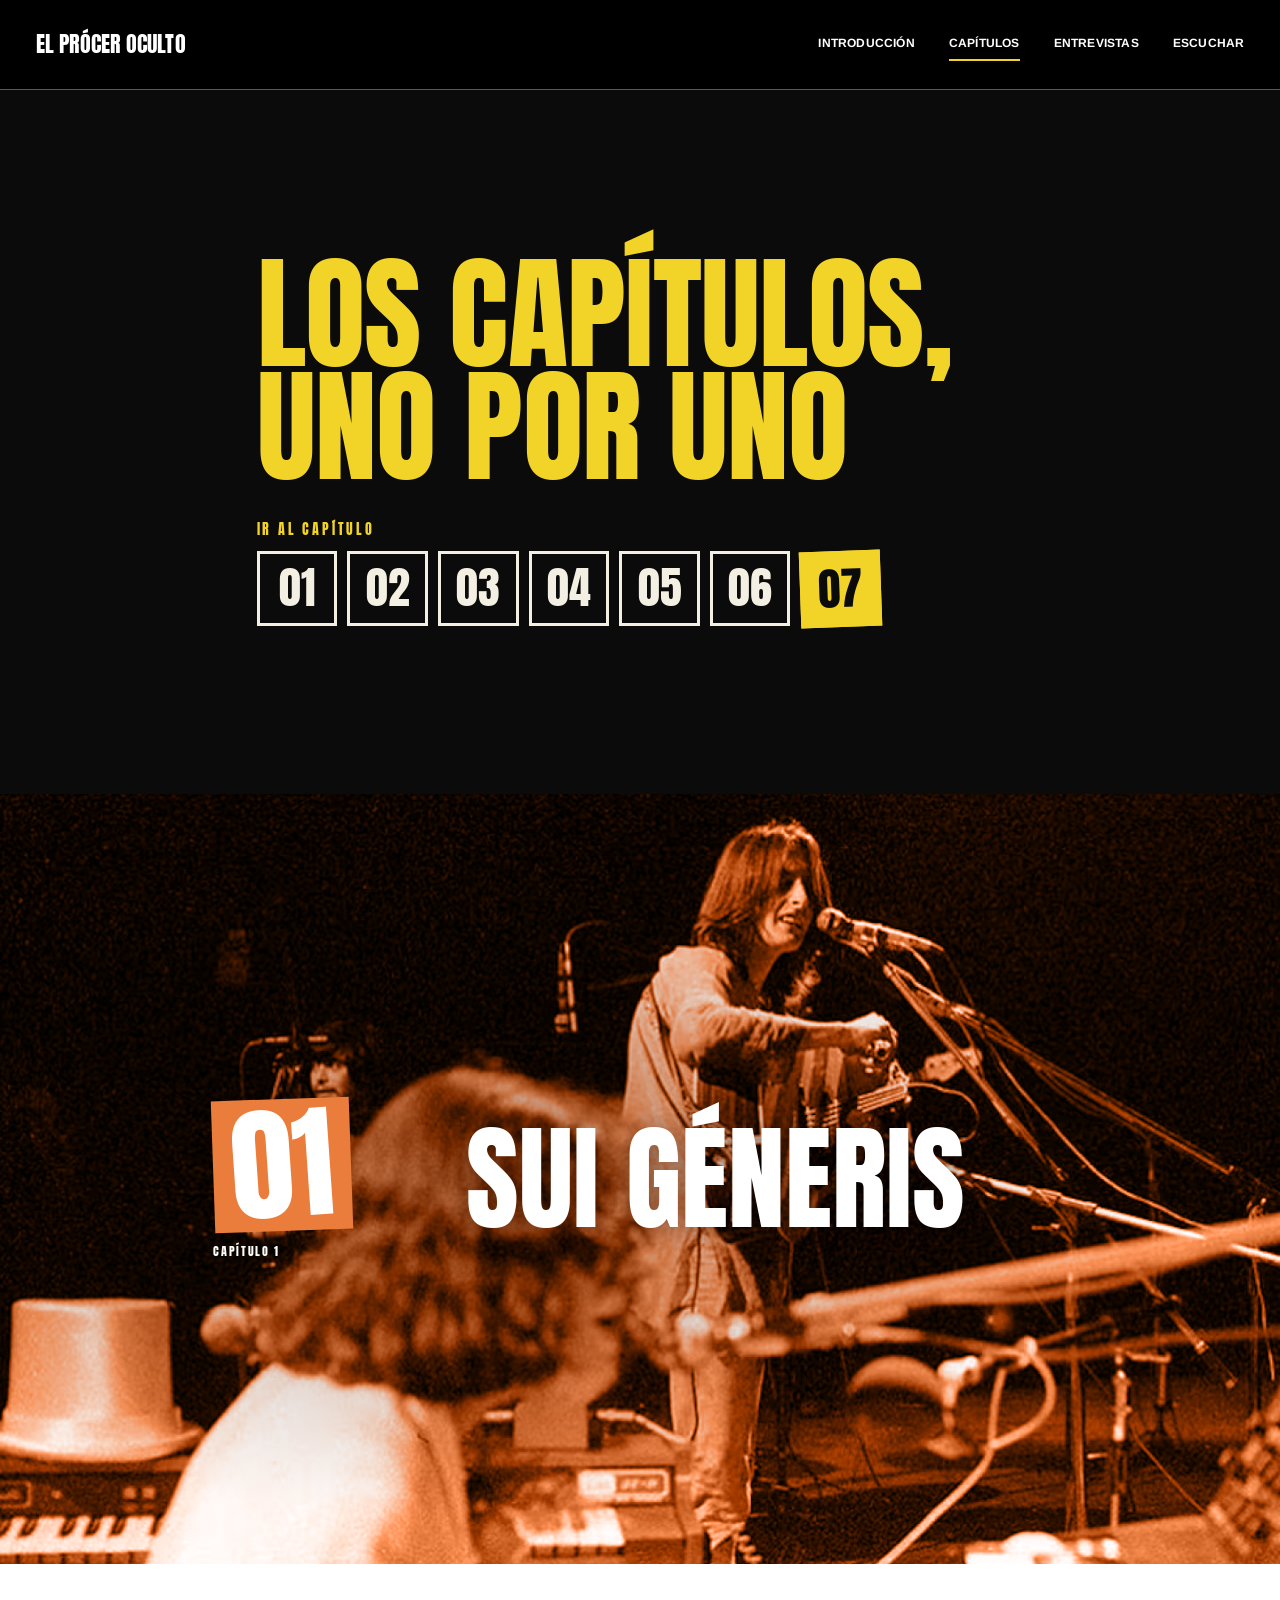
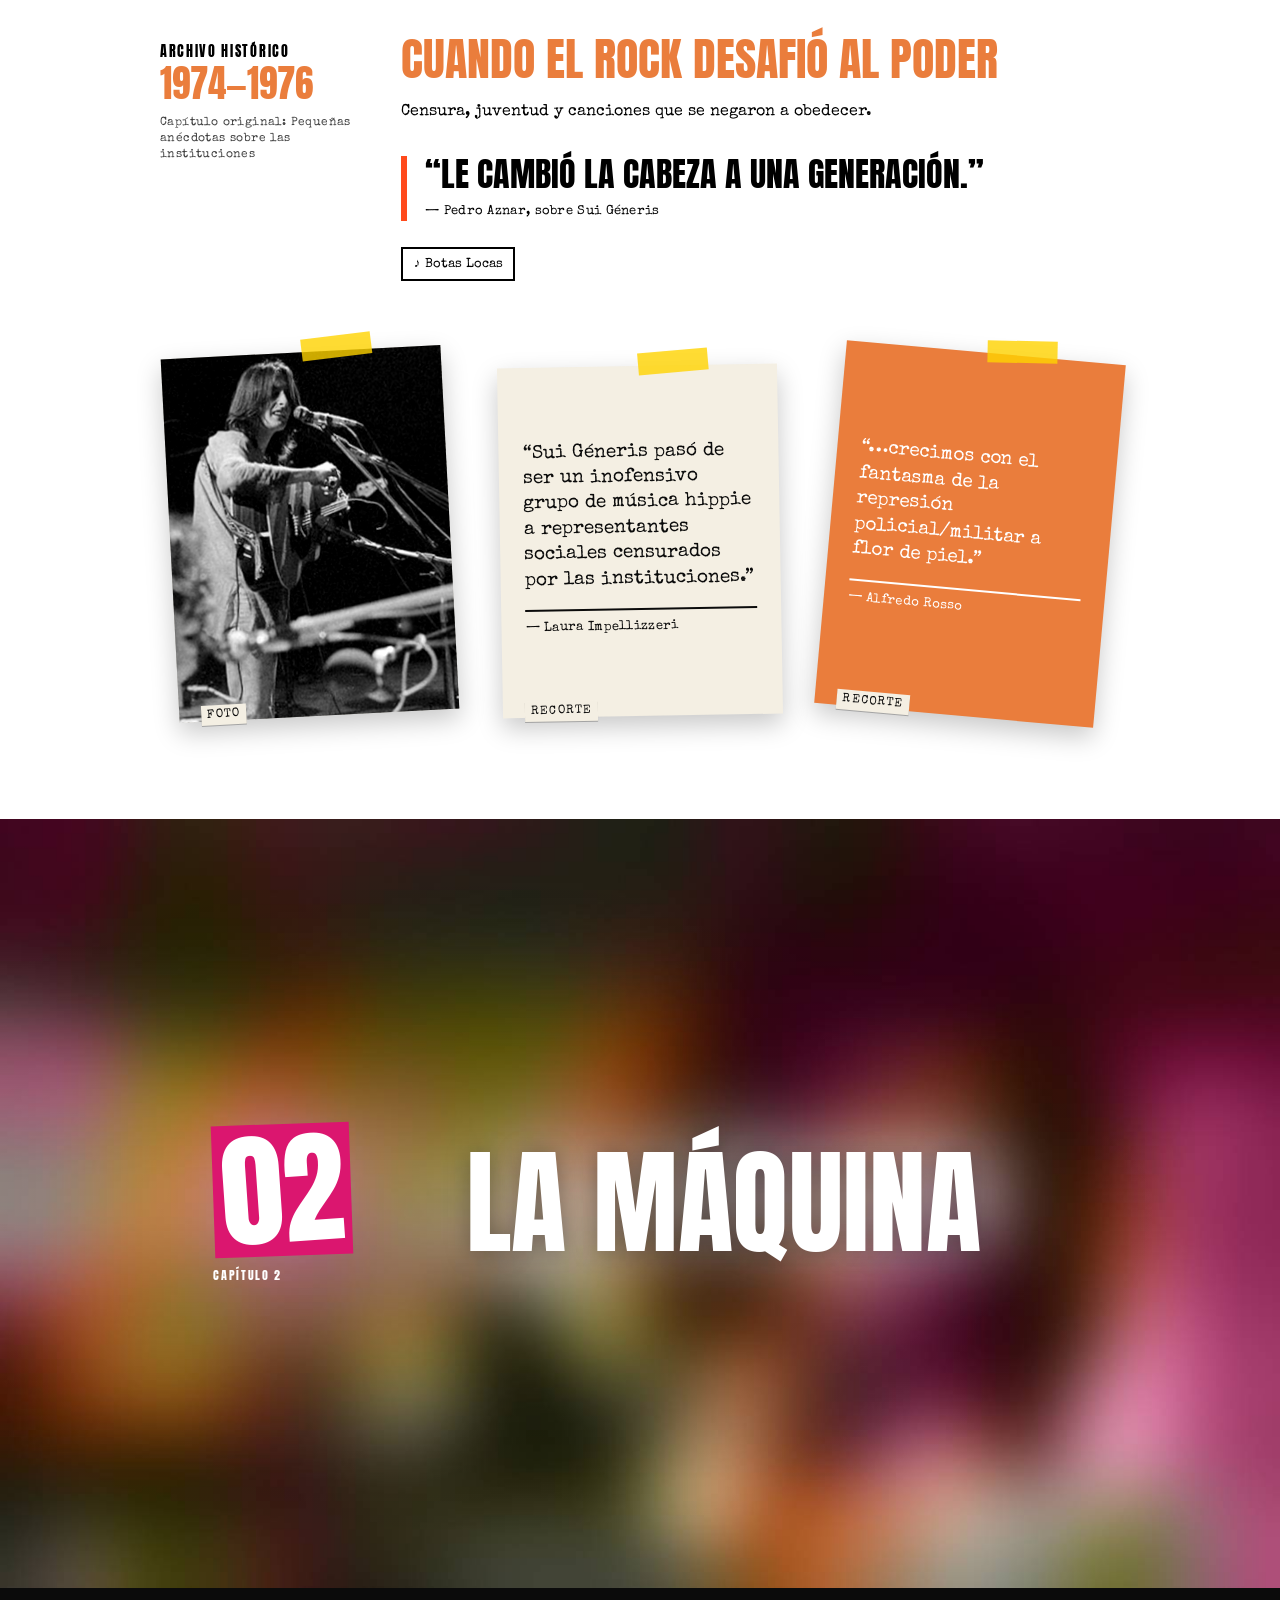
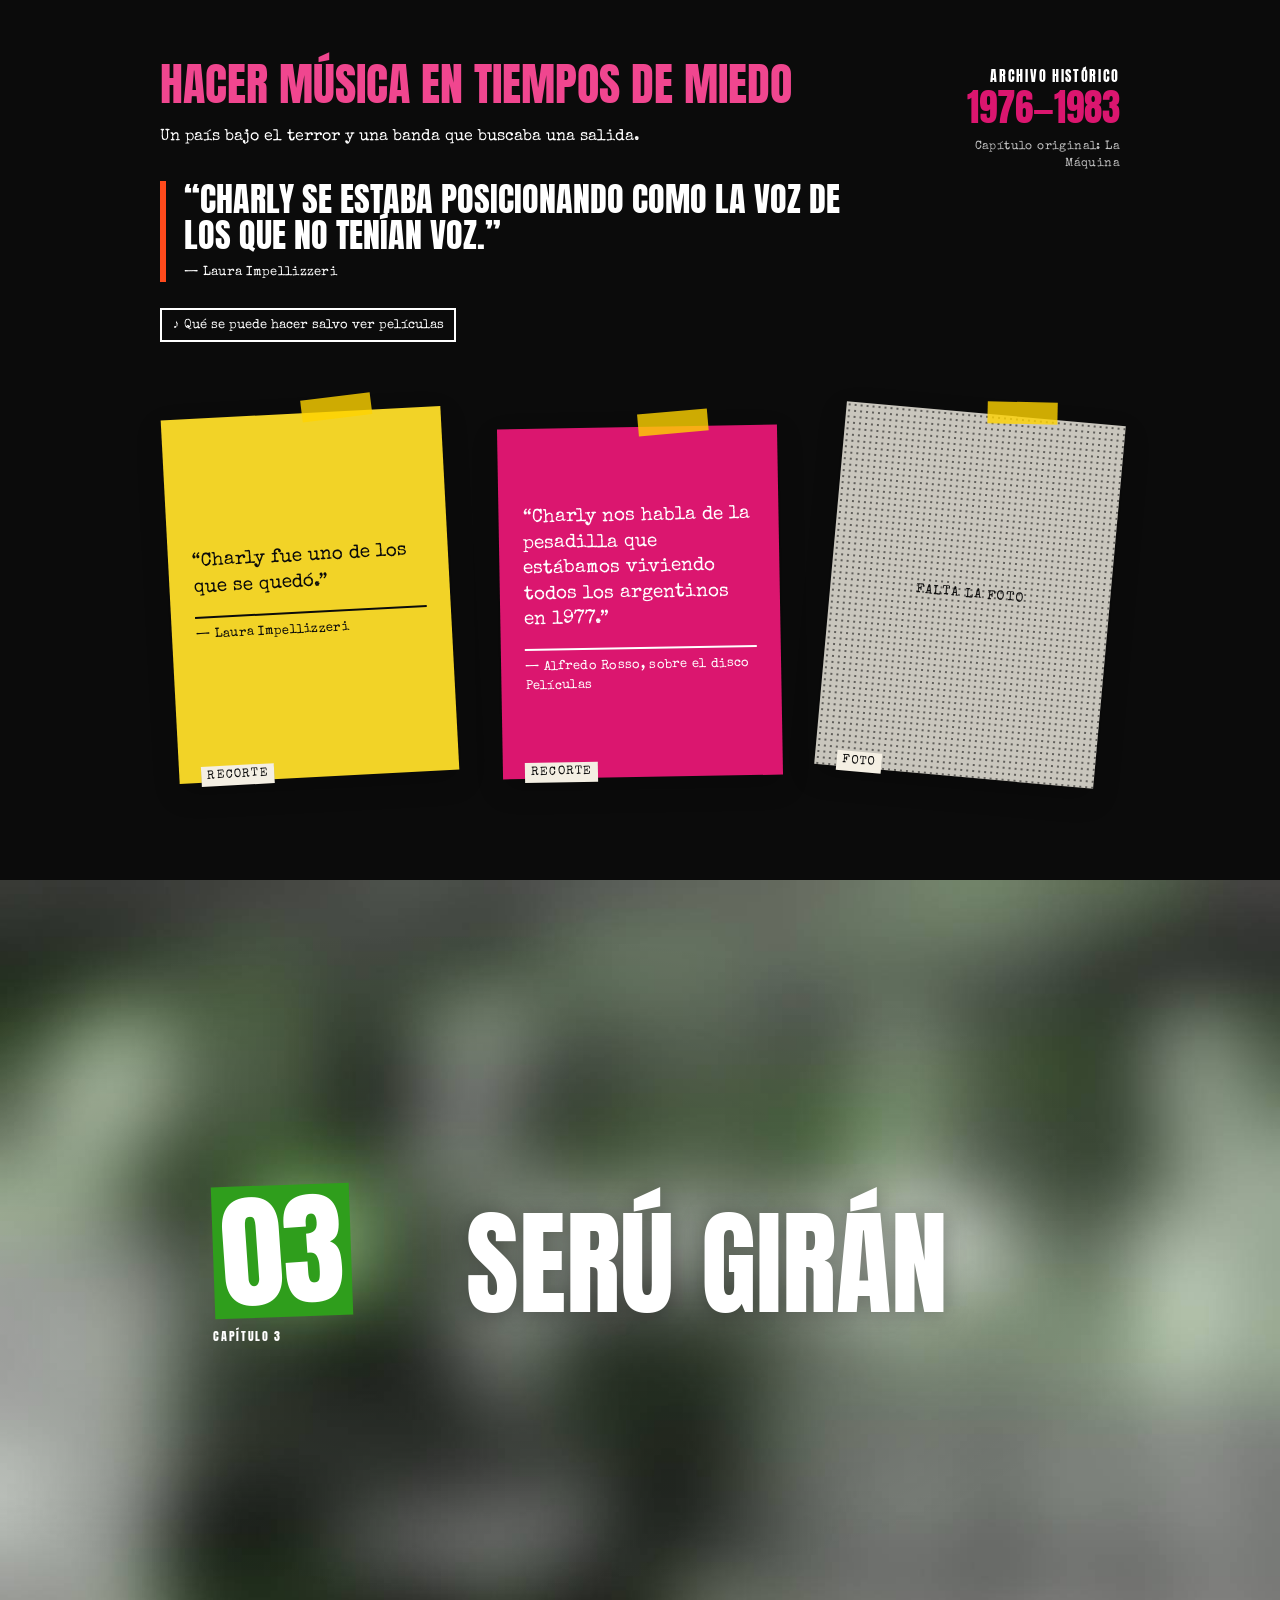
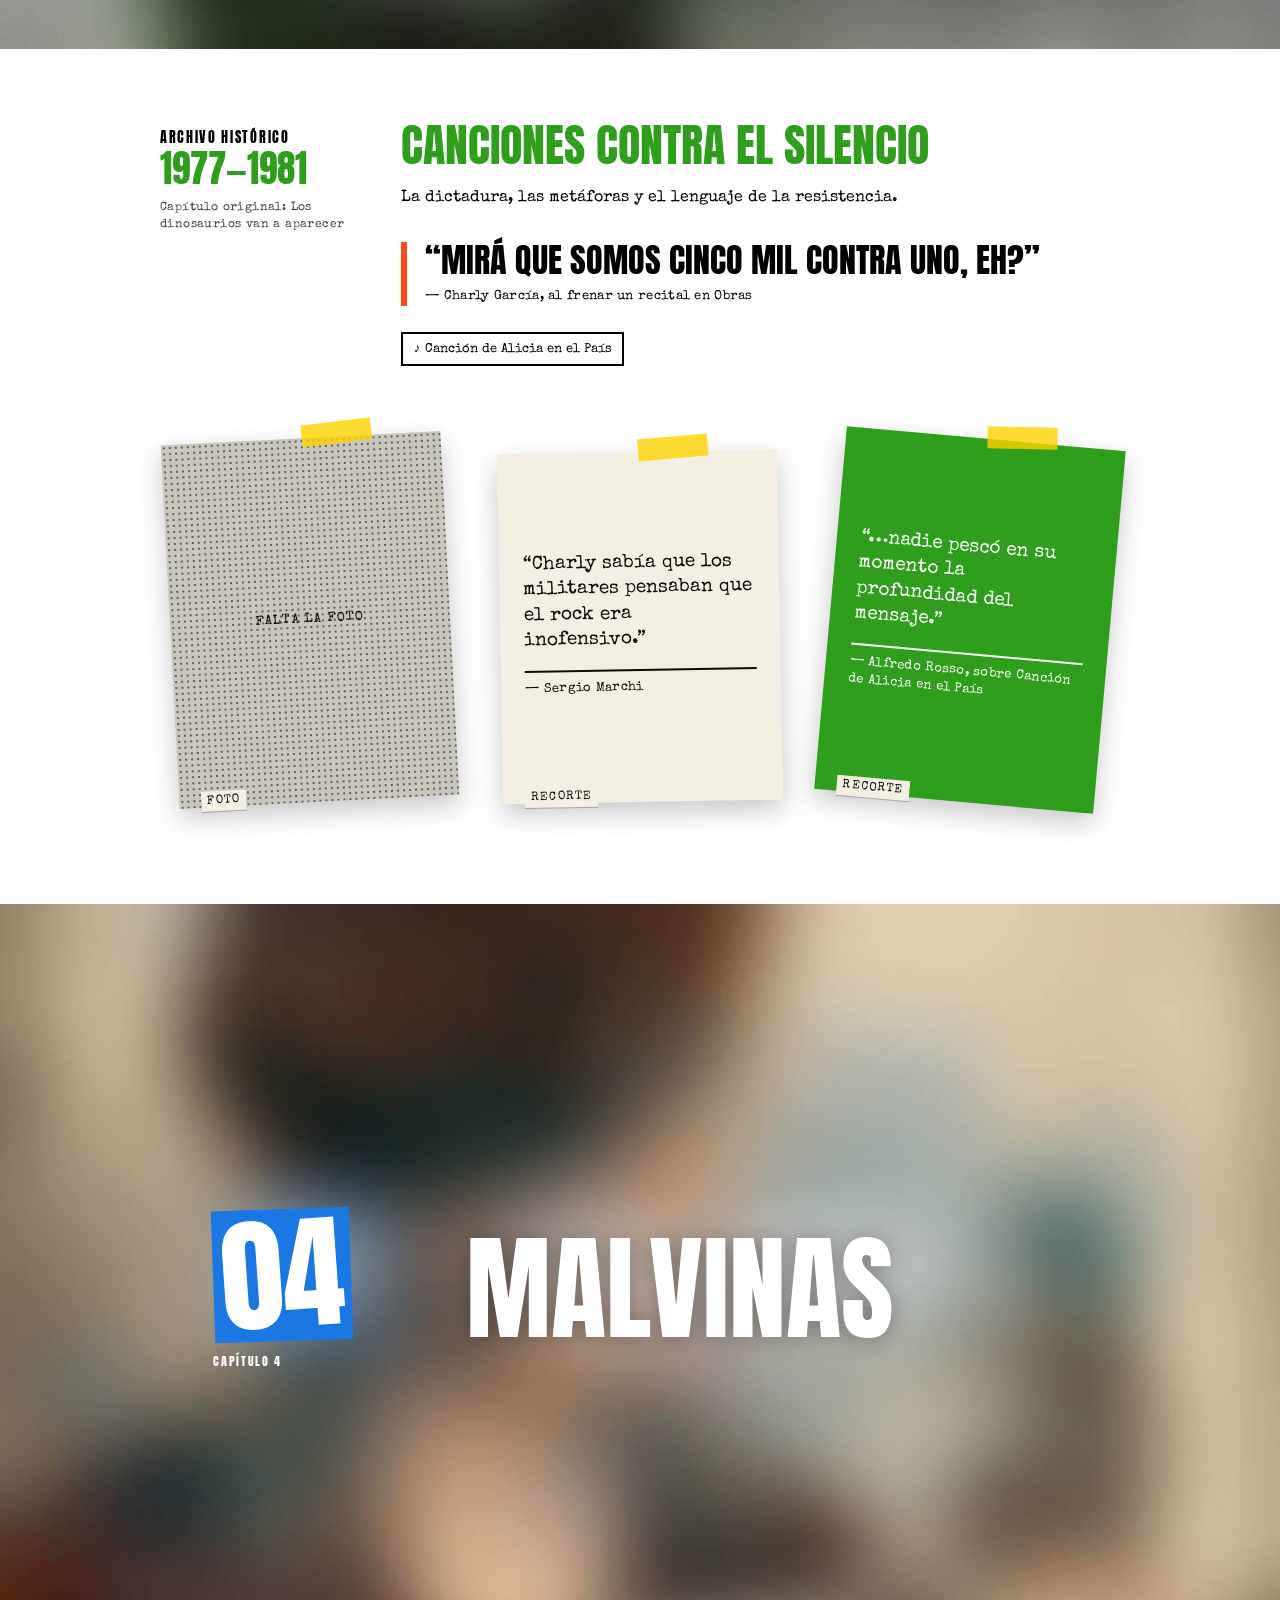
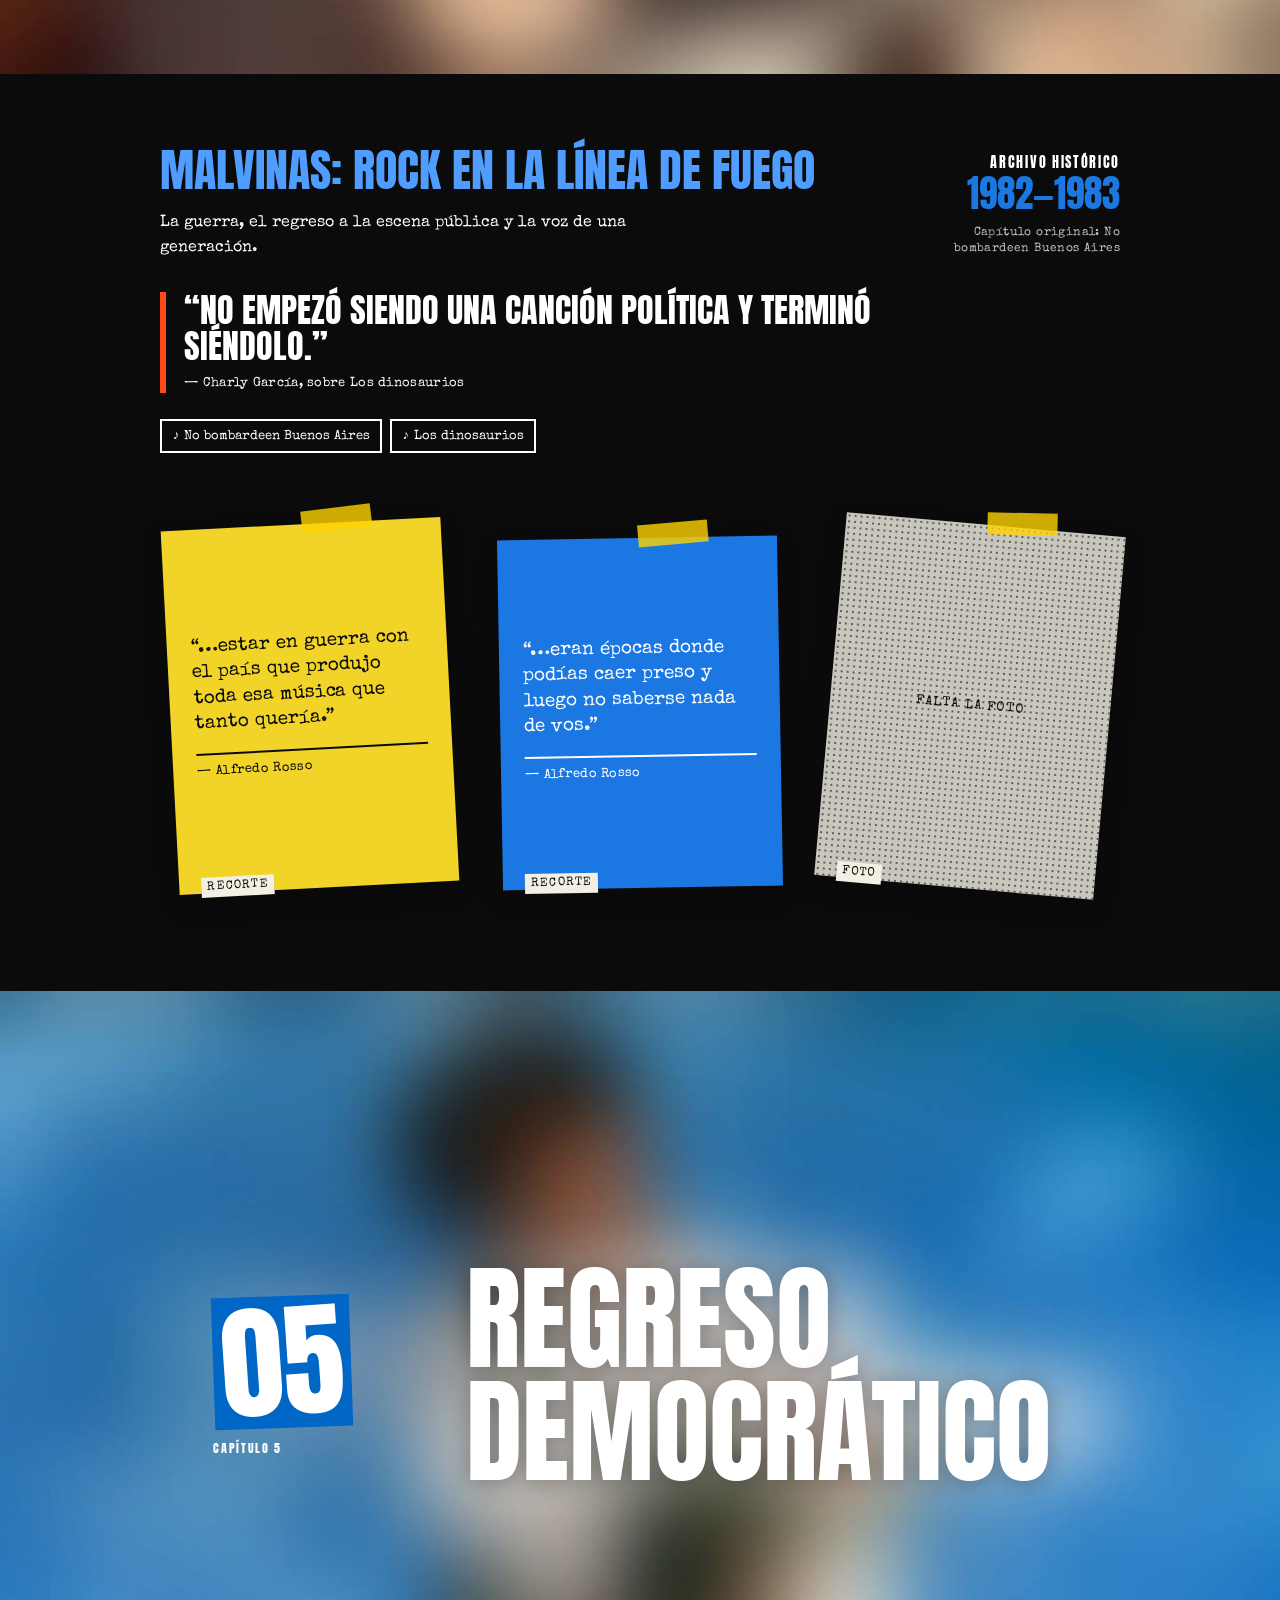
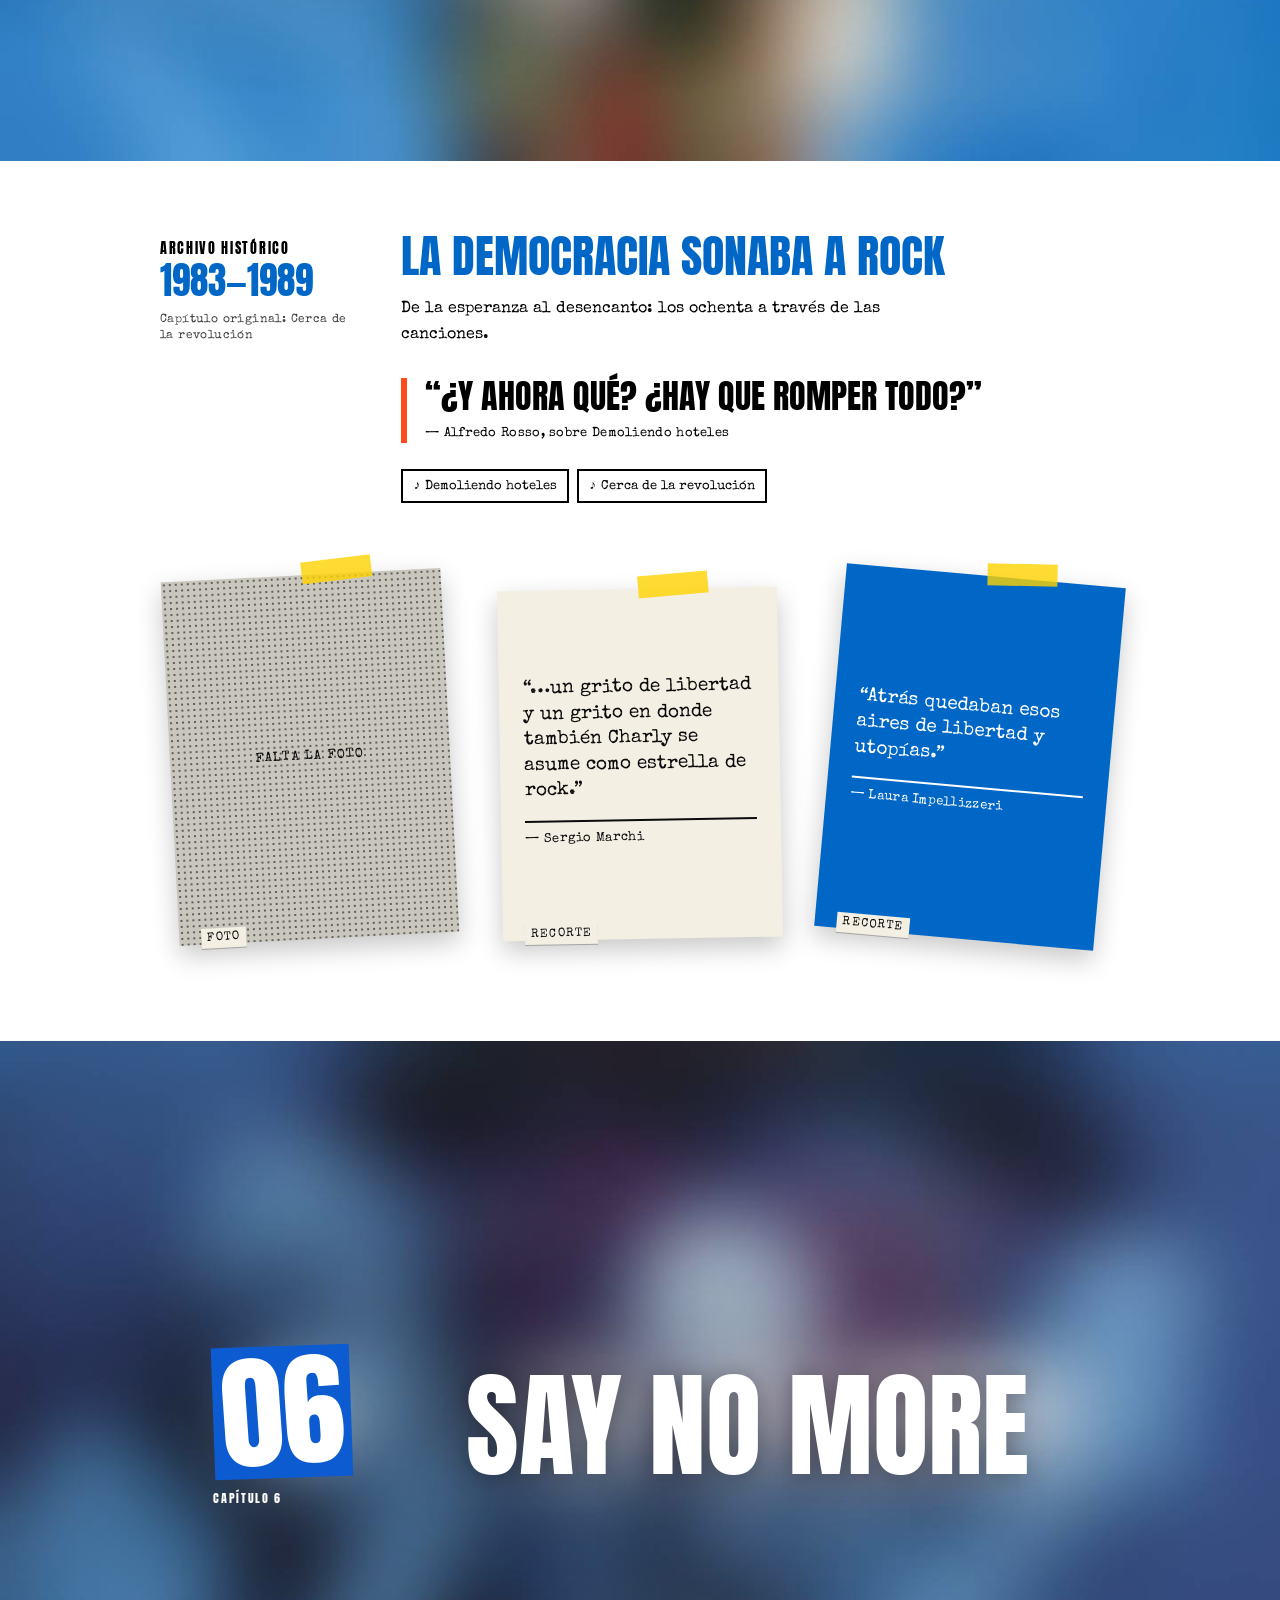
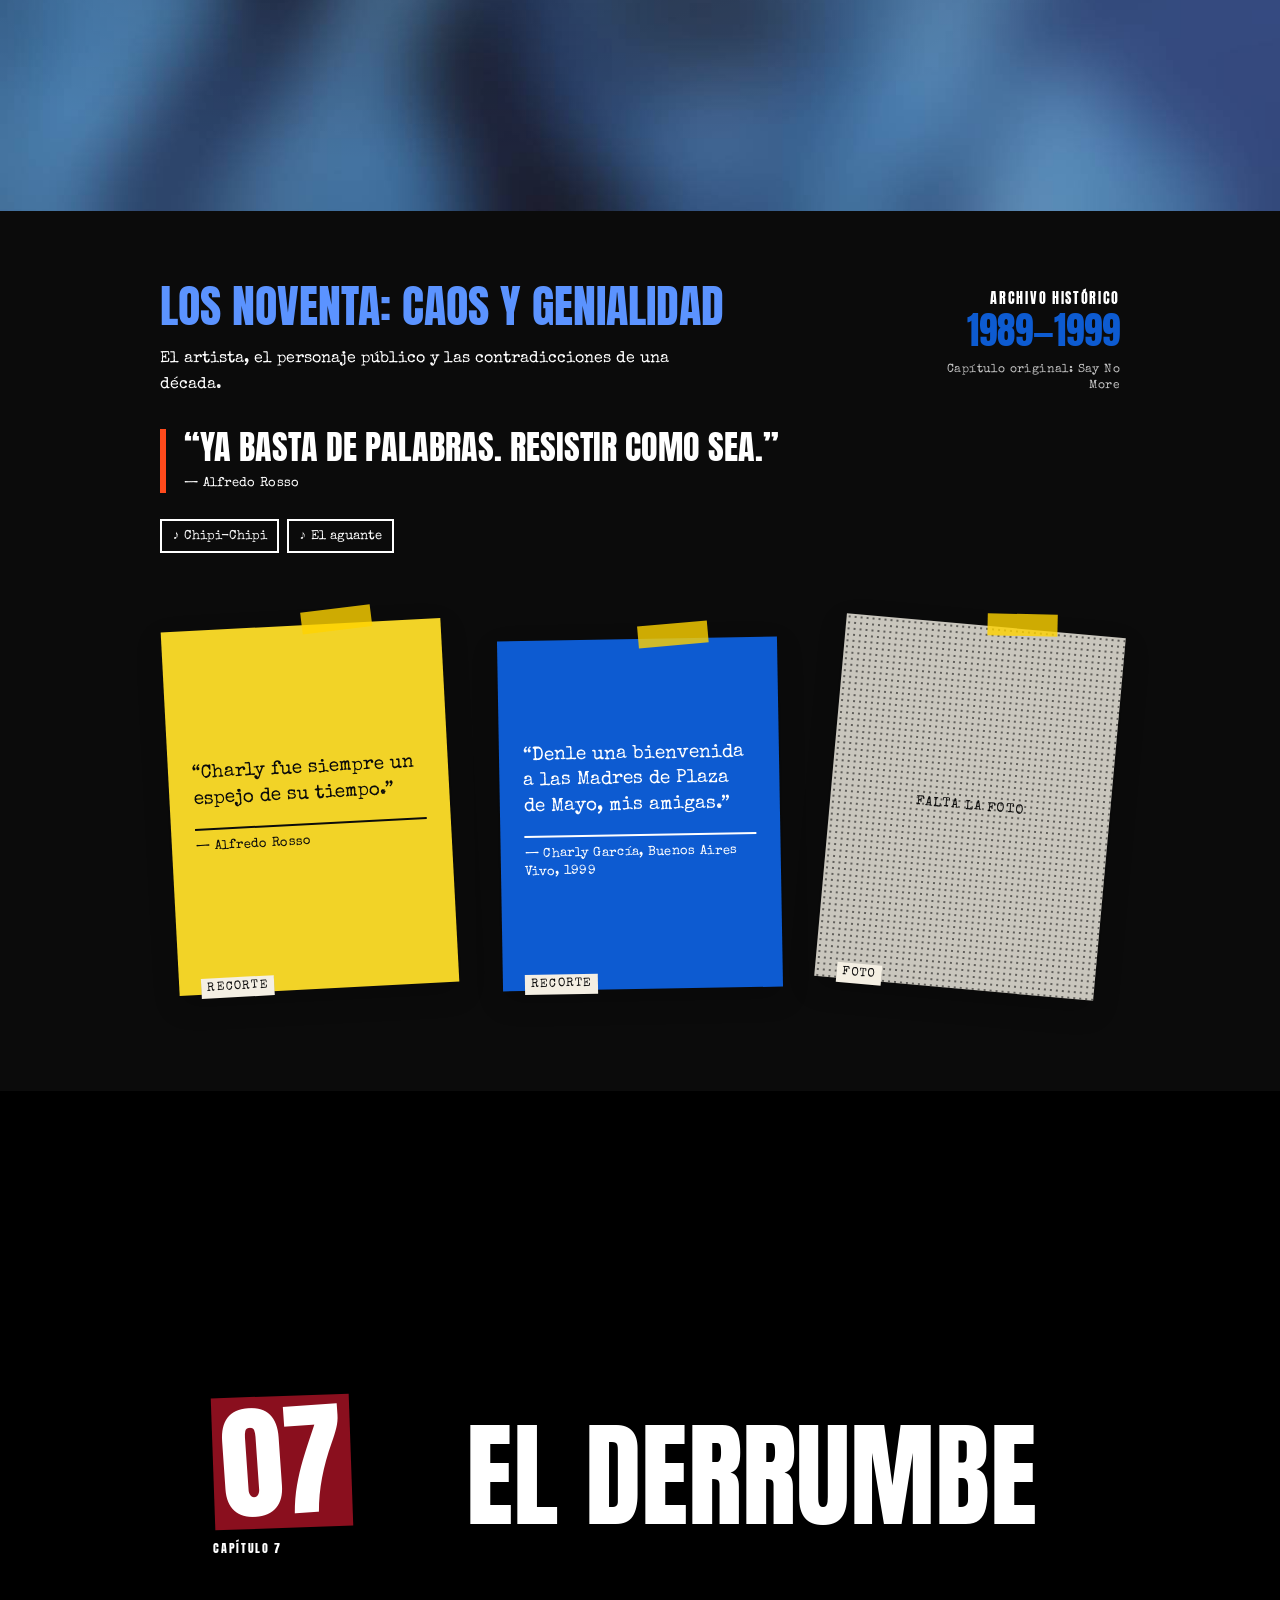
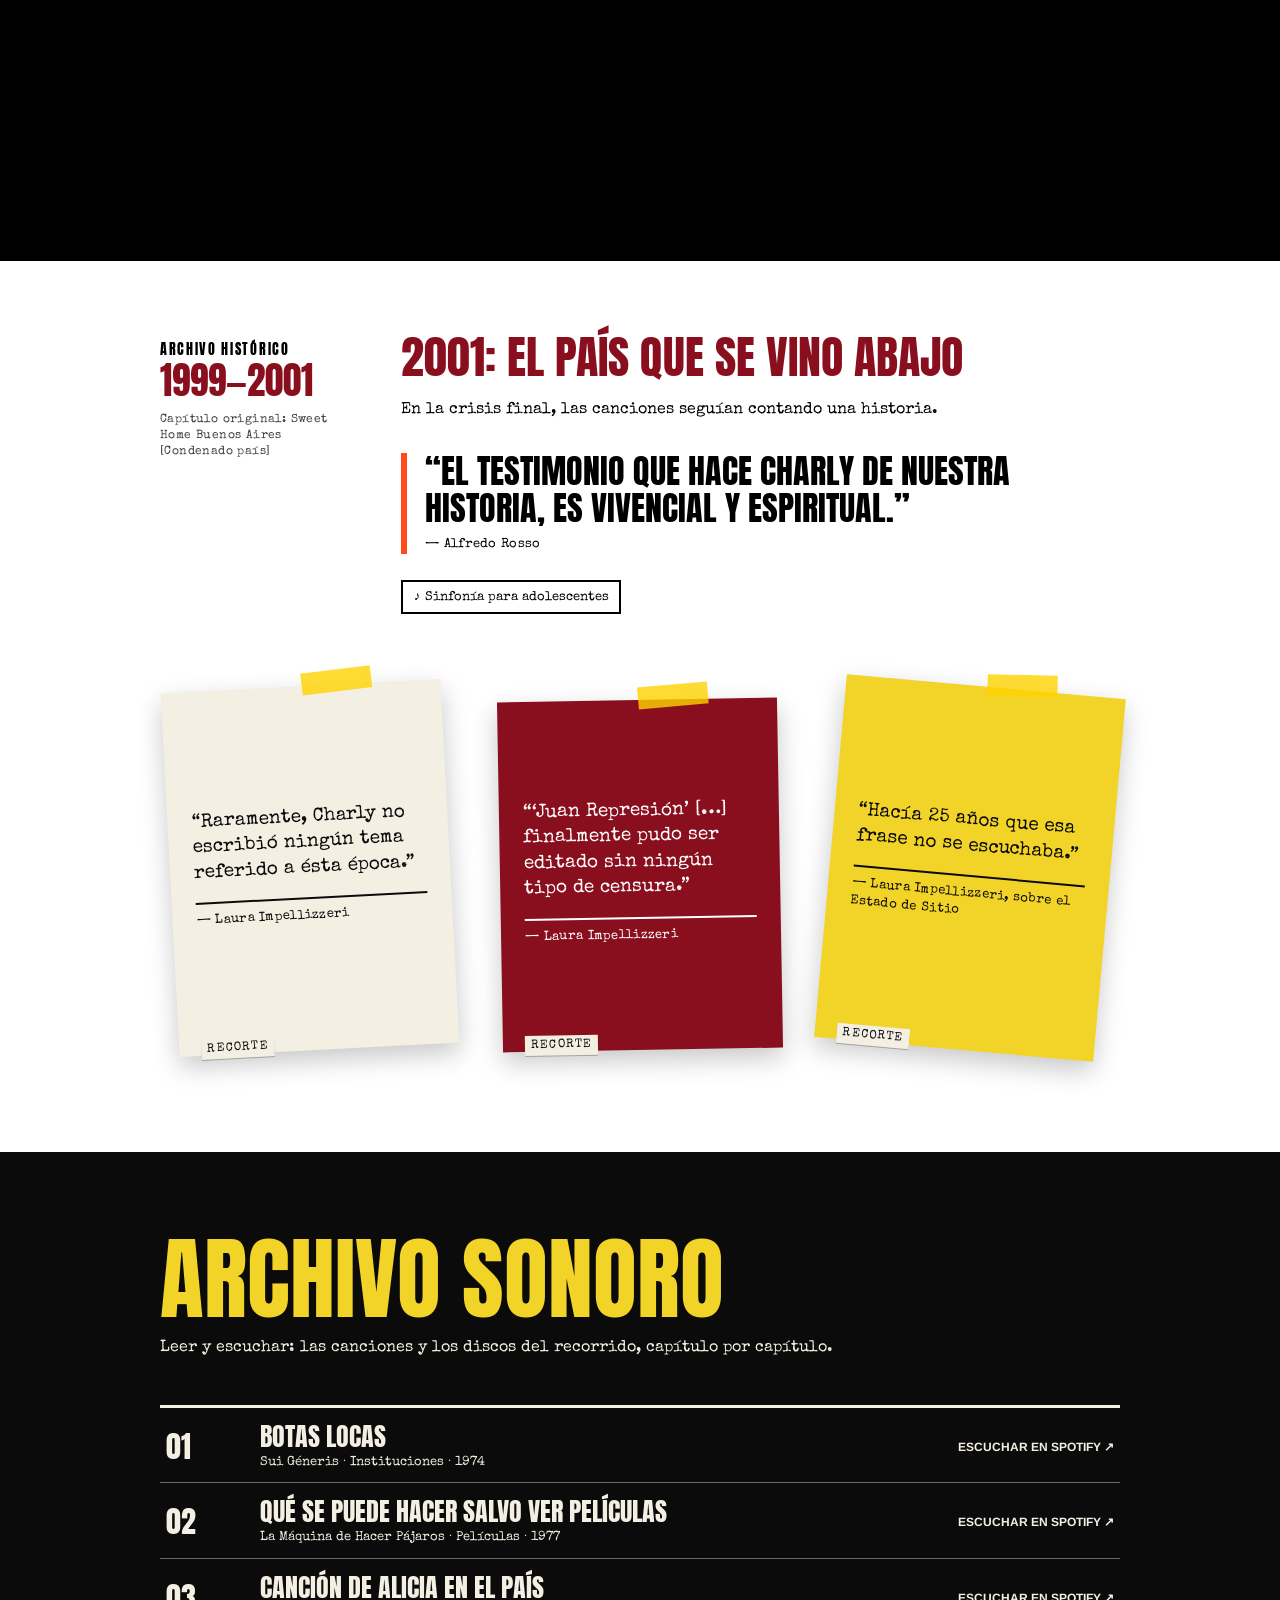
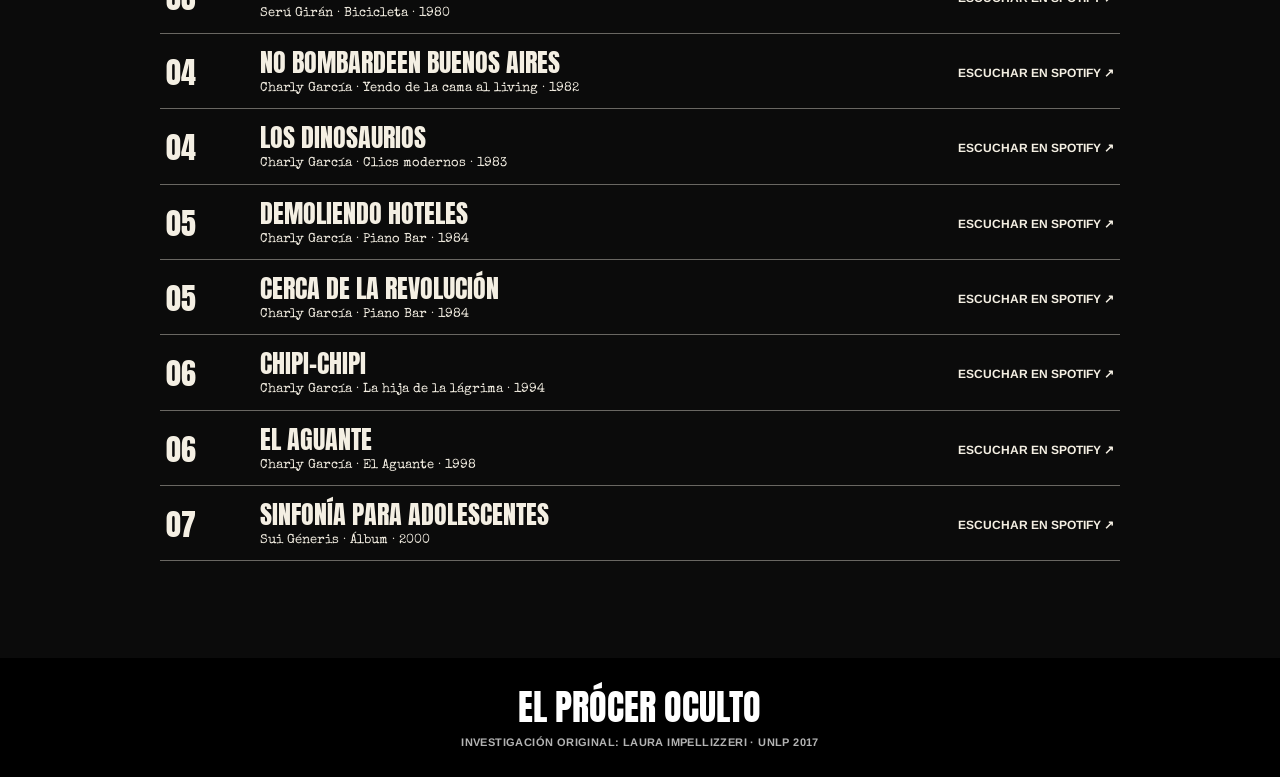
==== commit 83cfbd14: "Quitar el cartel "imagen provisoria" de las portadas de capítulo Las portadas con blur quedan como v" ====
--- a/capitulos.html
+++ b/capitulos.html
@@ -98,7 +98,7 @@
     </section>
     <!-- CAPÍTULO 02 -->
     <section class="cap cap--oscuro" id="cap-02" style="--color:#db166f; --color-claro:#f0468f">
-      <header class="banda banda--provisoria">
+      <header class="banda">
       <img class="banda__foto" src="assets/img/02-banda.jpg" alt="" loading="lazy">
         <div class="banda__in">
           <div class="banda__num">
@@ -149,7 +149,7 @@
     </section>
     <!-- CAPÍTULO 03 -->
     <section class="cap" id="cap-03" style="--color:#2f9e1c; --color-claro:#3dbb1f">
-      <header class="banda banda--provisoria">
+      <header class="banda">
       <img class="banda__foto" src="assets/img/03-banda.jpg" alt="" loading="lazy">
         <div class="banda__in">
           <div class="banda__num">
@@ -200,7 +200,7 @@
     </section>
     <!-- CAPÍTULO 04 -->
     <section class="cap cap--oscuro" id="cap-04" style="--color:#1b78e2; --color-claro:#4f9dff">
-      <header class="banda banda--provisoria">
+      <header class="banda">
       <img class="banda__foto" src="assets/img/04-banda.jpg" alt="" loading="lazy">
         <div class="banda__in">
           <div class="banda__num">
@@ -252,7 +252,7 @@
     </section>
     <!-- CAPÍTULO 05 -->
     <section class="cap" id="cap-05" style="--color:#0067c7; --color-claro:#0067c7">
-      <header class="banda banda--provisoria">
+      <header class="banda">
       <img class="banda__foto" src="assets/img/05-banda.jpg" alt="" loading="lazy">
         <div class="banda__in">
           <div class="banda__num">
@@ -304,7 +304,7 @@
     </section>
     <!-- CAPÍTULO 06 -->
     <section class="cap cap--oscuro" id="cap-06" style="--color:#0d5bd1; --color-claro:#5b93ff">
-      <header class="banda banda--provisoria">
+      <header class="banda">
       <img class="banda__foto" src="assets/img/06-banda.jpg" alt="" loading="lazy">
         <div class="banda__in">
           <div class="banda__num">
--- a/css/styles.css
+++ b/css/styles.css
@@ -101,24 +101,25 @@
 .seccion { padding-block: clamp(48px, 5vw, 72px) clamp(40px, 4.2vw, 60px); }
 .seccion--negra { background: var(--negro-puro); color: var(--blanco); }
 .titulo-seccion { font-family: var(--titular); font-weight: 400; font-size: clamp(44px, 6.1vw, 88px); line-height: 1.15; text-transform: uppercase; text-align: center; }
-.destacado { font-family: var(--maquina); font-size: clamp(21px, 2.5vw, 36px); line-height: 1.12; text-align: center; max-width: 884px; margin-inline: auto; }
-.destacado--ancho { max-width: none; }
-.prosa { font-size: clamp(18px, 2.05vw, 29px); line-height: 1.2; }
+.destacado { font-family: var(--maquina); font-size: clamp(20px, 1.95vw, 28px); line-height: 1.25; text-align: center; max-width: 884px; margin-inline: auto; }
+.destacado--ancho { max-width: 884px; }
+.prosa { font-size: clamp(18px, 1.46vw, 21px); line-height: 1.5; max-width: 760px; margin-inline: auto; }
 .prosa p + p { margin-top: 1.2em; }
 .apertura .destacado { margin-top: clamp(20px, 2.6vw, 38px); }
 .apertura .prosa { margin-top: clamp(28px, 3.4vw, 50px); }
 
 /* ---------- Las voces ---------- */
 .voces { padding-bottom: clamp(56px, 6vw, 96px); }
-.voces__lista { margin-top: clamp(36px, 7.8vw, 112px); display: grid; gap: clamp(48px, 8.6vw, 126px); }
-.voz { display: grid; grid-template-columns: 1fr 1fr; column-gap: 20px; align-items: start; }
-.voz__foto { width: 100%; max-width: 460px; aspect-ratio: 460 / 785; object-fit: cover; background: #d9d9d9; }
-.voz__nombre { font-family: var(--titular); font-weight: 400; font-size: clamp(40px, 6.1vw, 88px); line-height: 1.1; text-transform: uppercase; }
-.voz__bio { margin-top: clamp(10px, 1.2vw, 18px); font-size: clamp(18px, 2.08vw, 30px); line-height: 1.2; }
+.voces__lista { margin-top: clamp(36px, 5.6vw, 80px); display: grid; gap: clamp(48px, 6.4vw, 92px); }
+.voz { display: grid; grid-template-columns: 400px minmax(0, 500px); justify-content: center; column-gap: clamp(28px, 4.4vw, 64px); align-items: center; }
+.voz--invertida { grid-template-columns: minmax(0, 500px) 400px; }
+.voz__foto { width: 100%; max-width: 400px; aspect-ratio: 4 / 5; object-fit: cover; background: #d9d9d9; }
+.voz__nombre { font-family: var(--titular); font-weight: 400; font-size: clamp(40px, 5vw, 72px); line-height: 1.1; text-transform: uppercase; }
+.voz__bio { margin-top: clamp(10px, 1.2vw, 18px); font-size: clamp(17px, 1.39vw, 20px); line-height: 1.5; max-width: 500px; }
 .voz--invertida .voz__foto { order: 2; justify-self: end; }
-.voz--corta .voz__foto { aspect-ratio: 460 / 630; }
+.voz--corta .voz__foto { aspect-ratio: 4 / 5; }
 @media (max-width: 760px) {
-  .voz { grid-template-columns: 1fr; row-gap: 20px; }
+  .voz, .voz--invertida { grid-template-columns: 1fr; row-gap: 20px; }
   .voz--invertida .voz__foto { order: 0; justify-self: start; }
   .voz__foto { max-width: 320px; aspect-ratio: 4 / 5; }
 }
@@ -152,7 +153,6 @@
 .banda__foto { position: absolute; inset: 0; z-index: -2; width: 100%; height: 100%; object-fit: cover; }
 .banda__tinte { position: absolute; inset: 0; z-index: -1; mix-blend-mode: color; }
 .banda::after { content: ""; position: absolute; inset: 0; z-index: -1; background: radial-gradient(ellipse at 35% 50%, rgba(0, 0, 0, .28), transparent 62%); pointer-events: none; }
-.banda--provisoria::before { content: "imagen provisoria"; position: absolute; right: 14px; bottom: 12px; padding: 4px 8px; background: var(--papel); color: var(--negro); font-family: var(--maquina); font-size: 11px; letter-spacing: 1.2px; text-transform: uppercase; }
 .banda__in { display: flex; align-items: center; gap: clamp(18px, 8.9vw, 128px); }
 .banda__num { flex: none; }
 .numblk { display: grid; place-items: center; width: clamp(74px, 10.8vw, 155px); height: clamp(70px, 10.3vw, 148px); transform: rotate(-2deg); background: var(--color, var(--bordo)); font-family: var(--titular); font-size: clamp(62px, 9.72vw, 140px); line-height: .9; color: var(--blanco); }
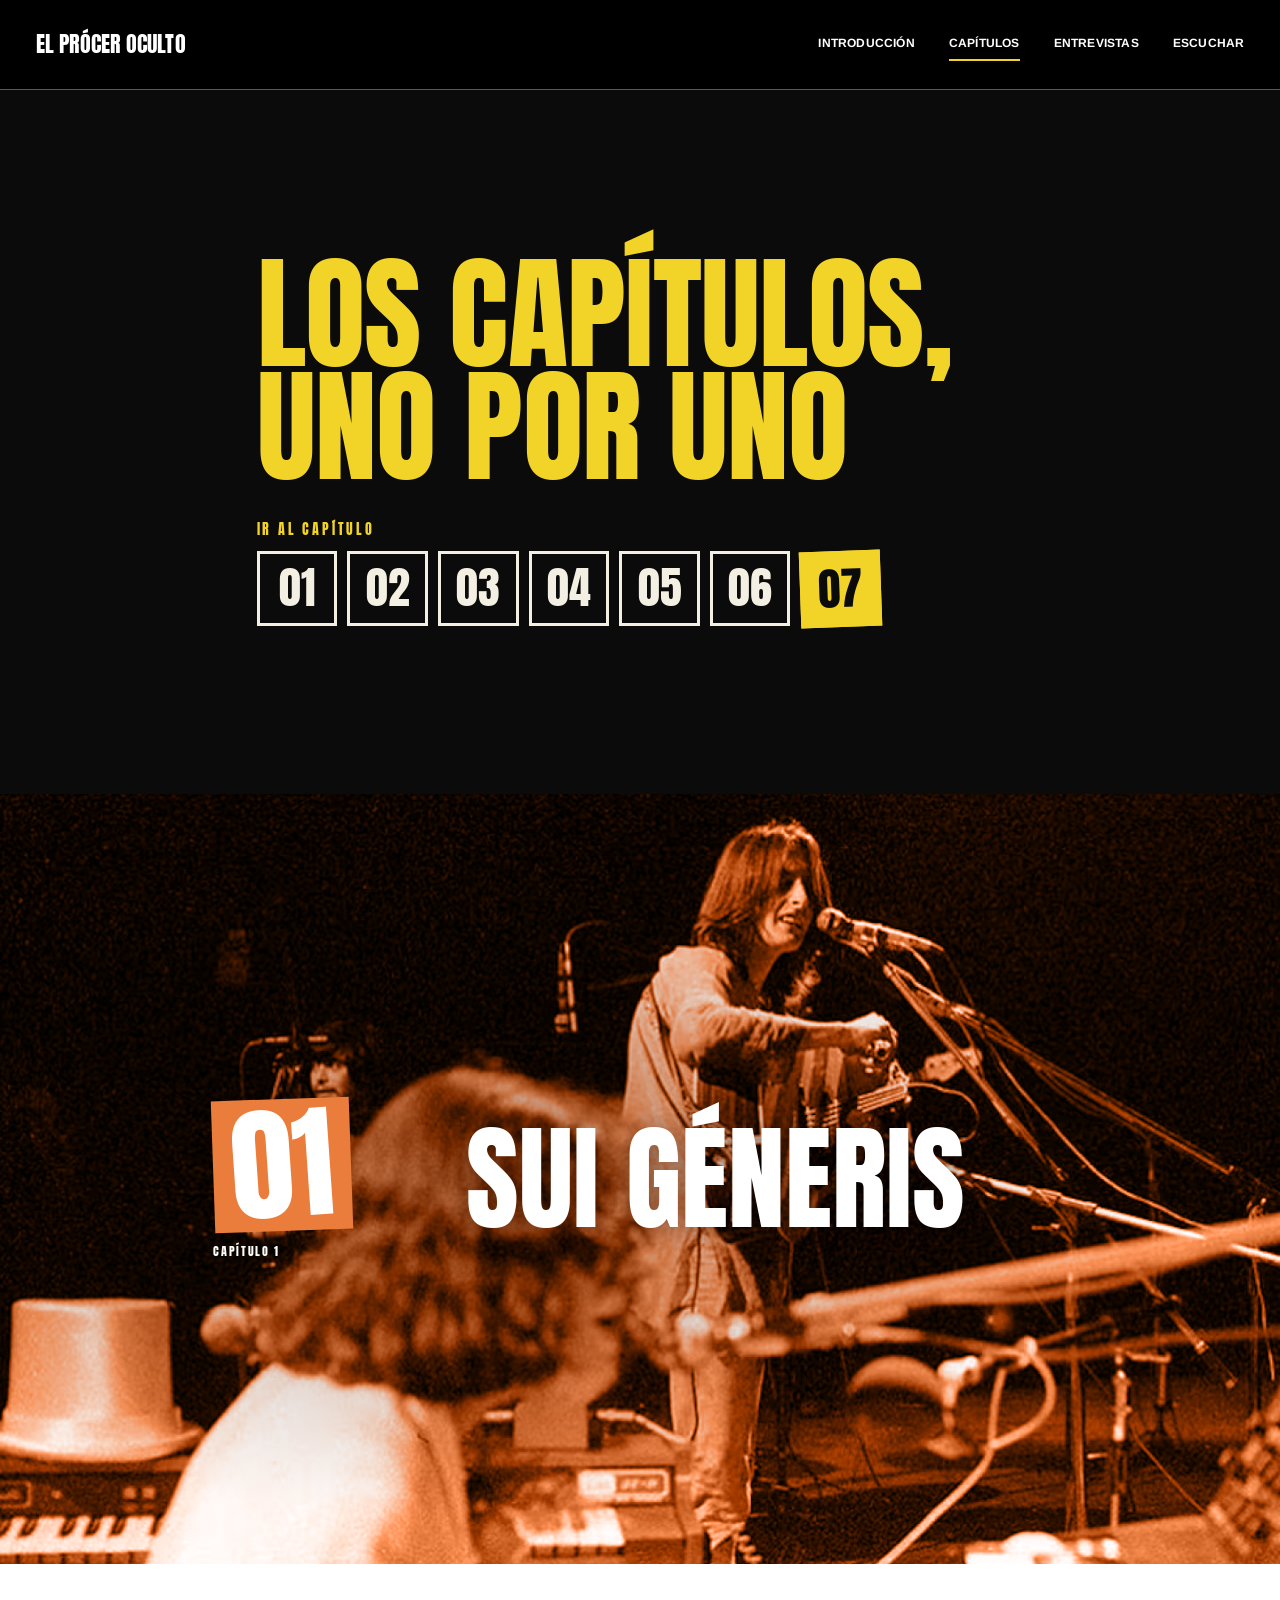
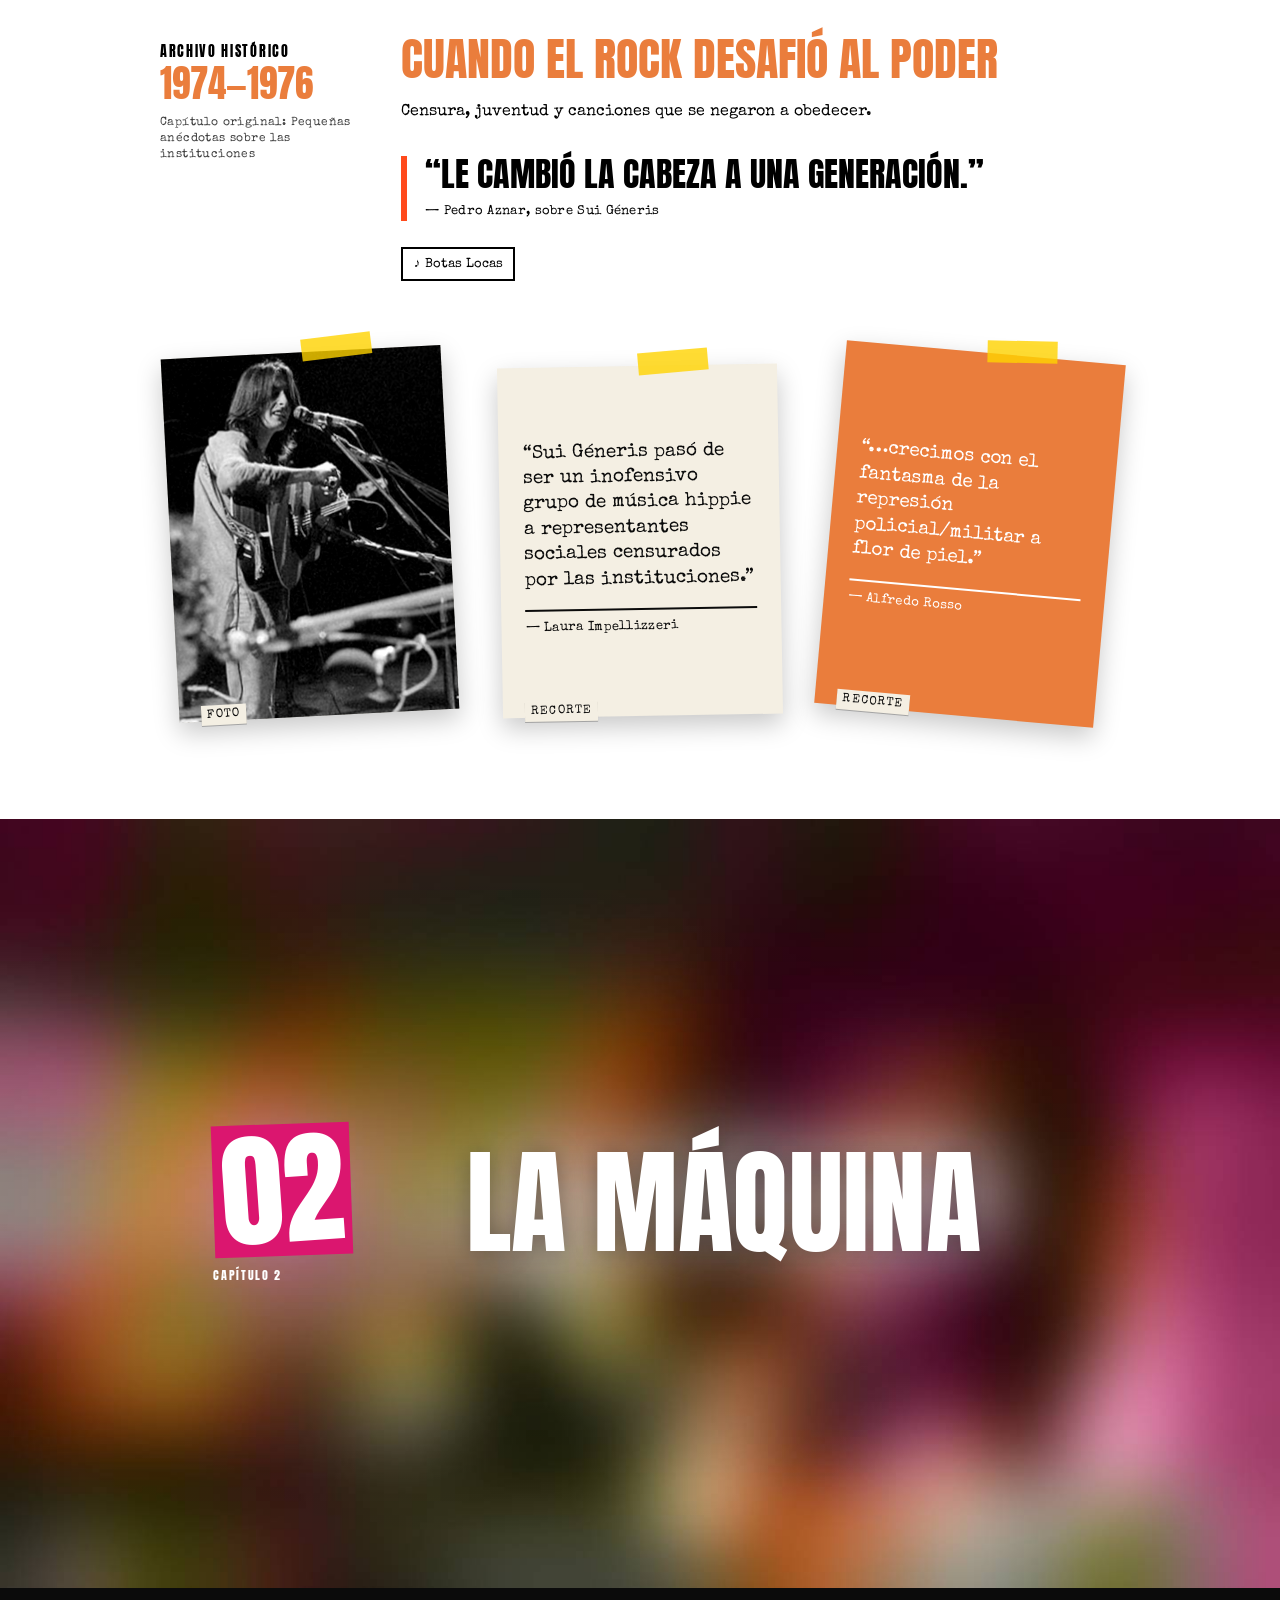
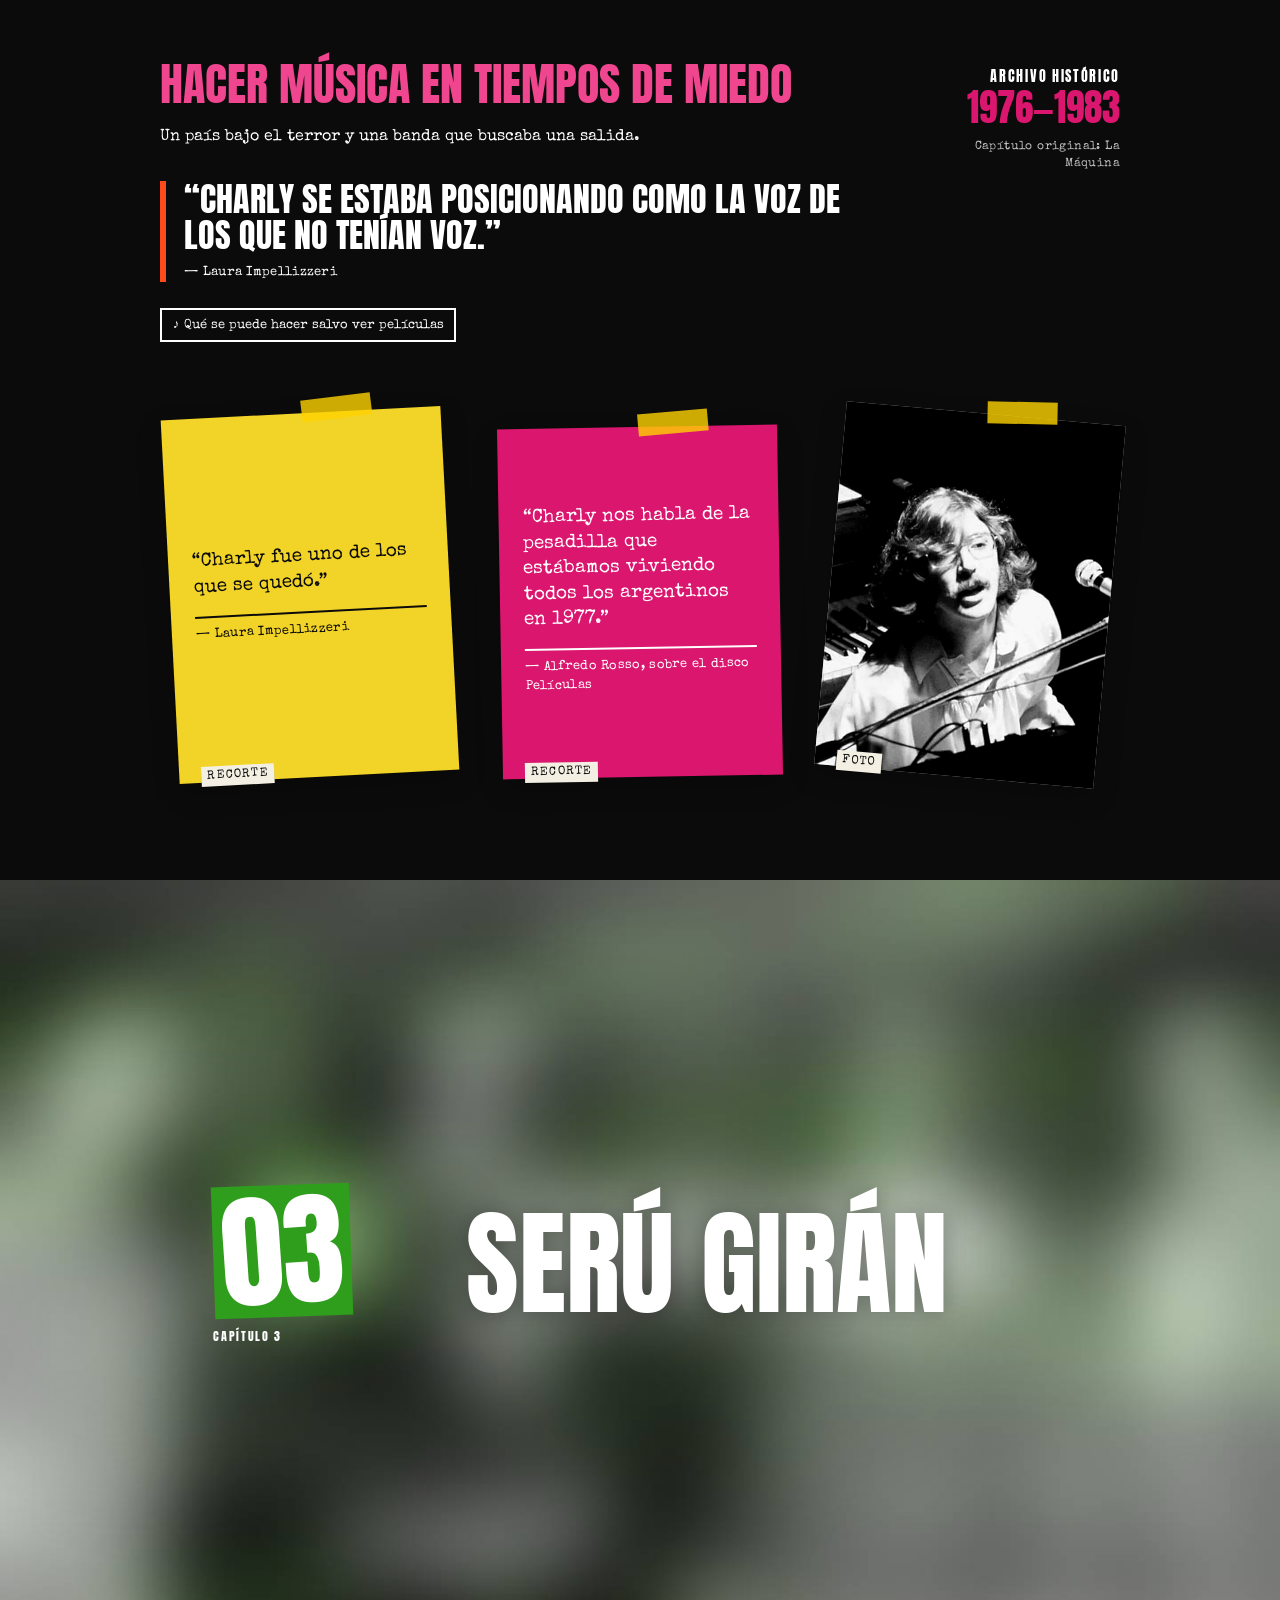
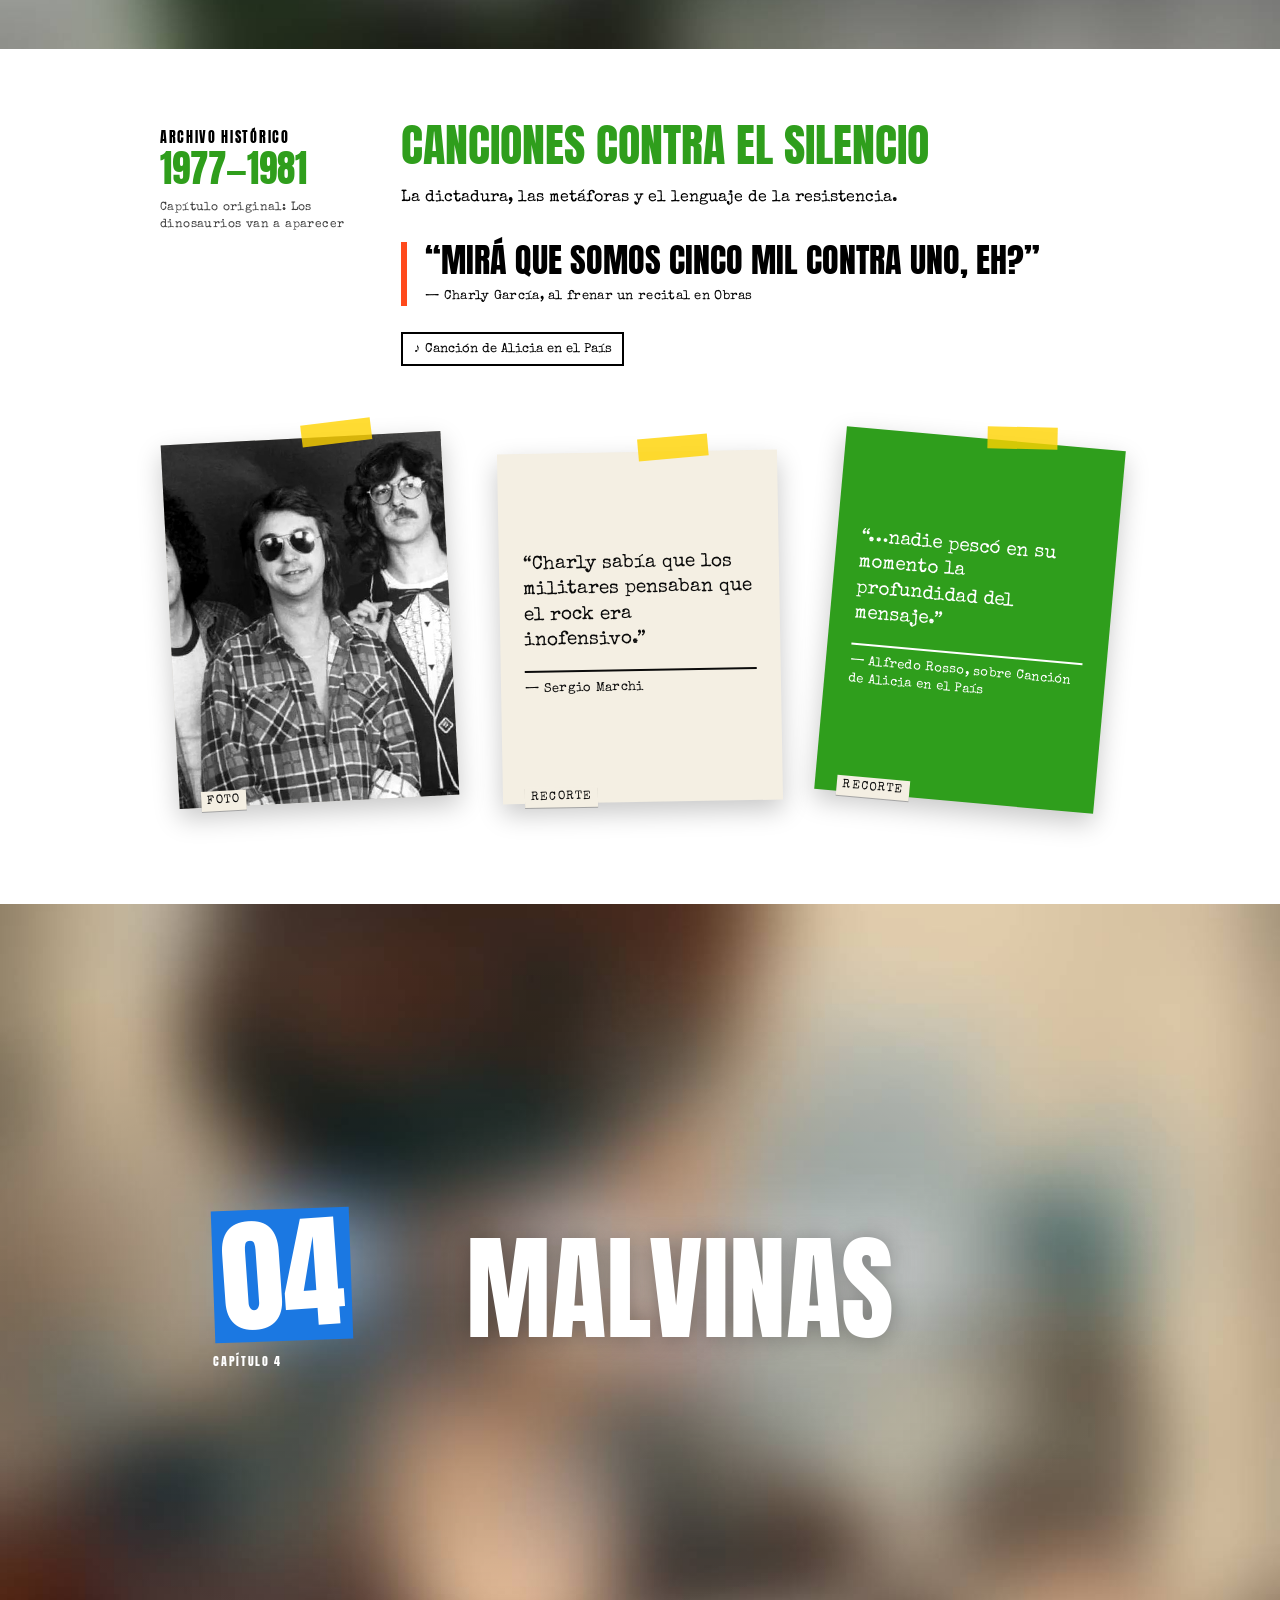
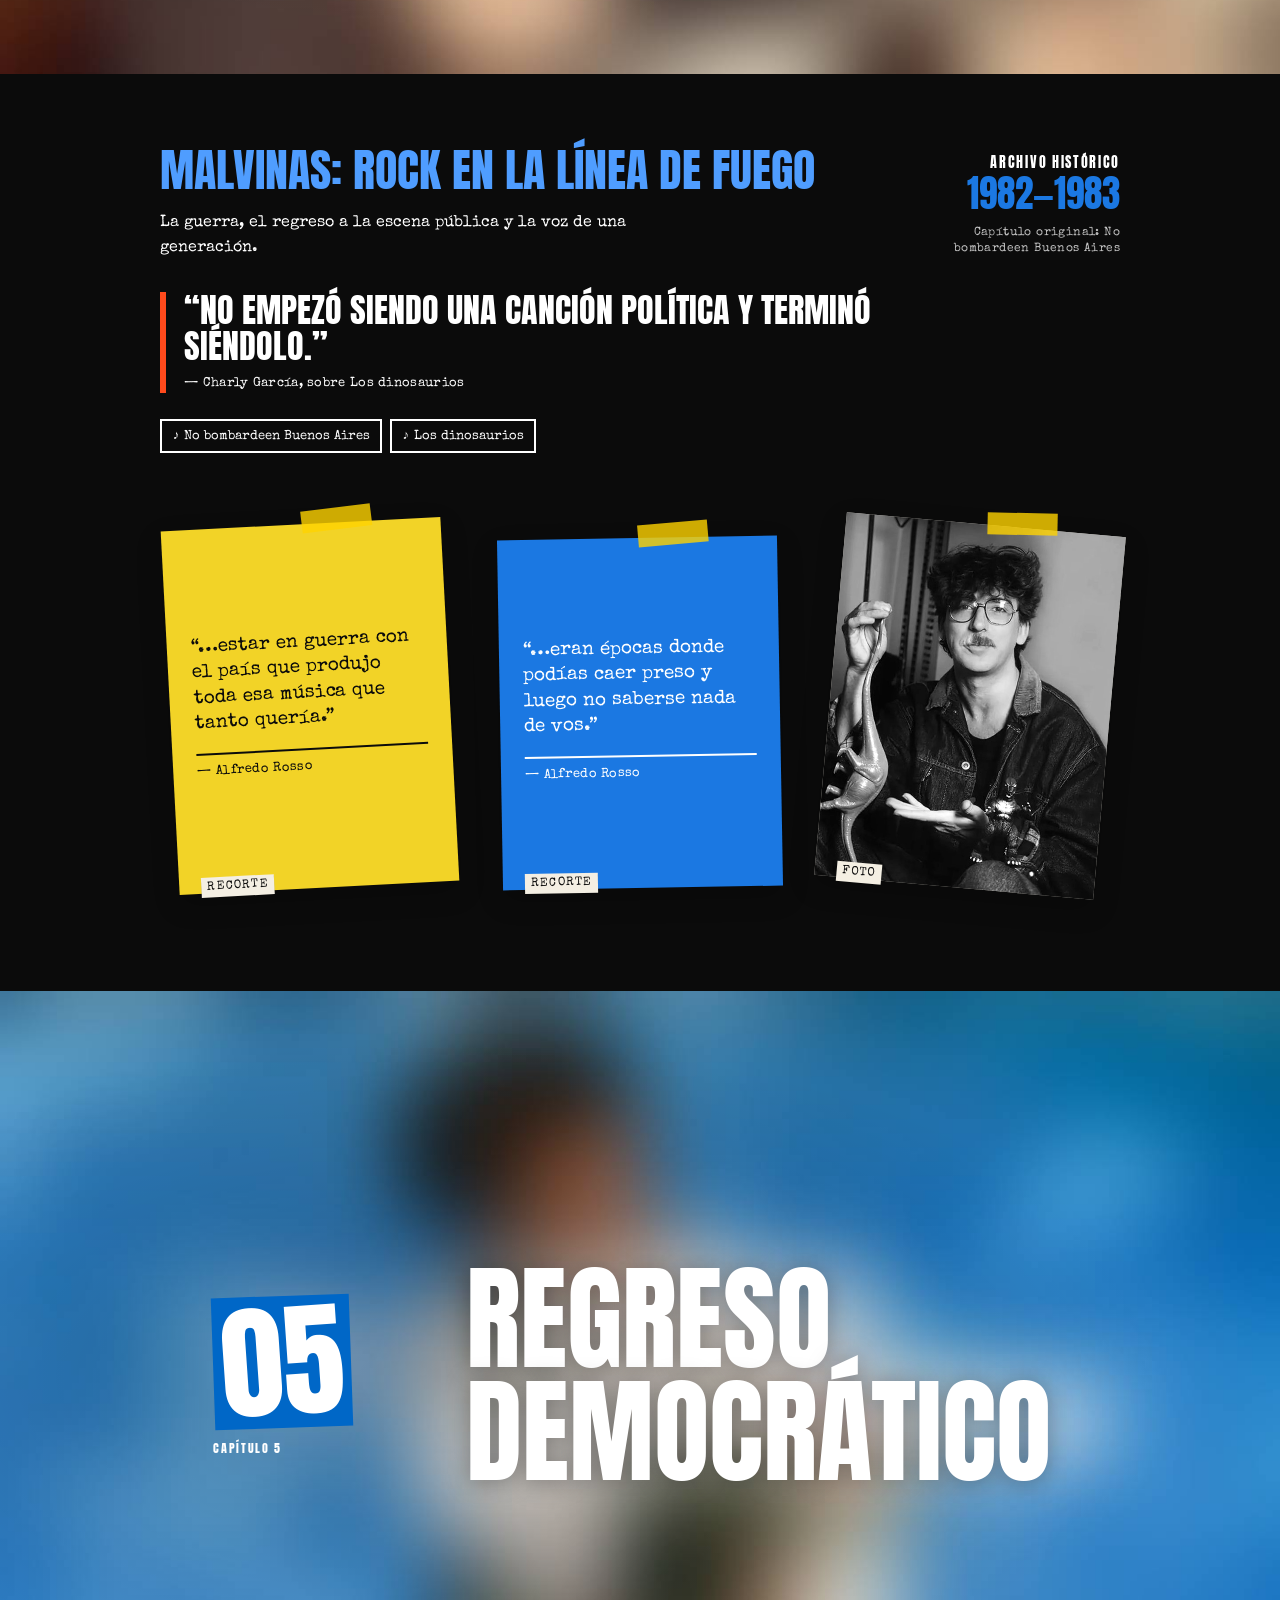
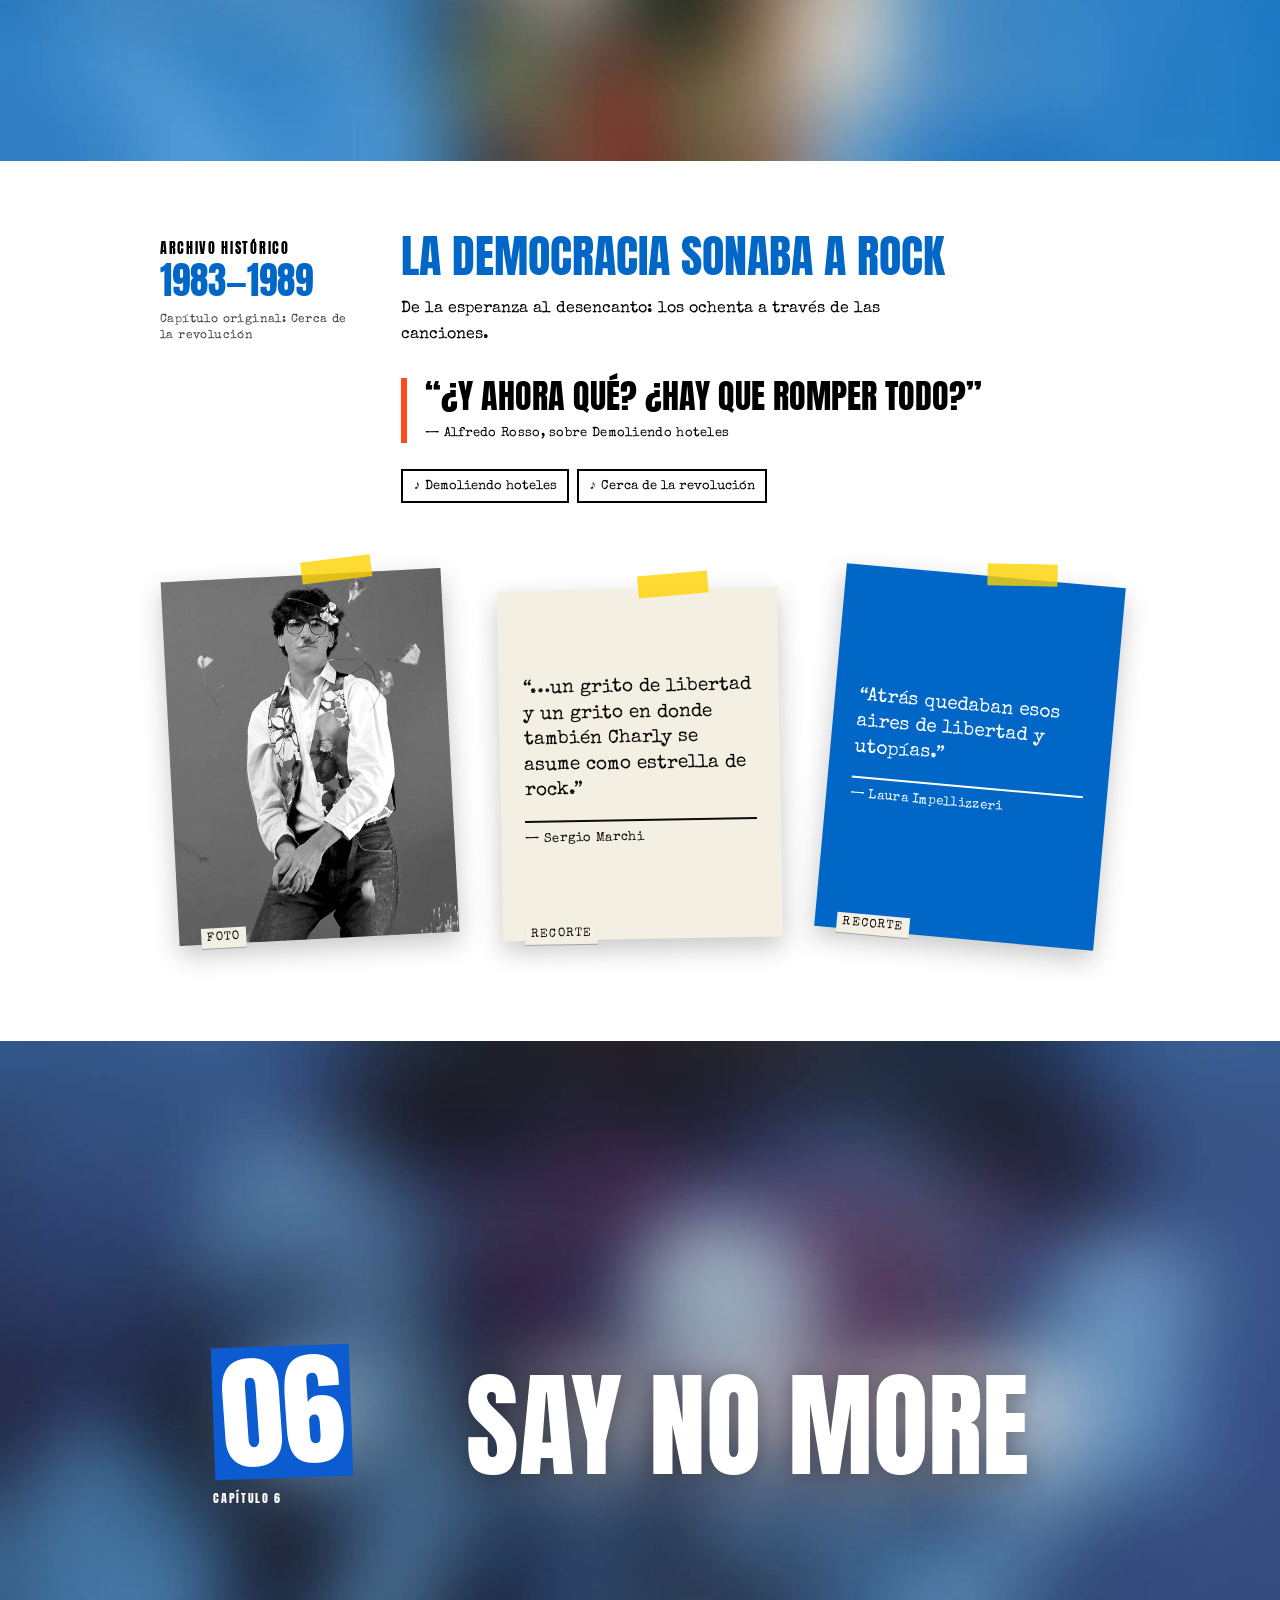
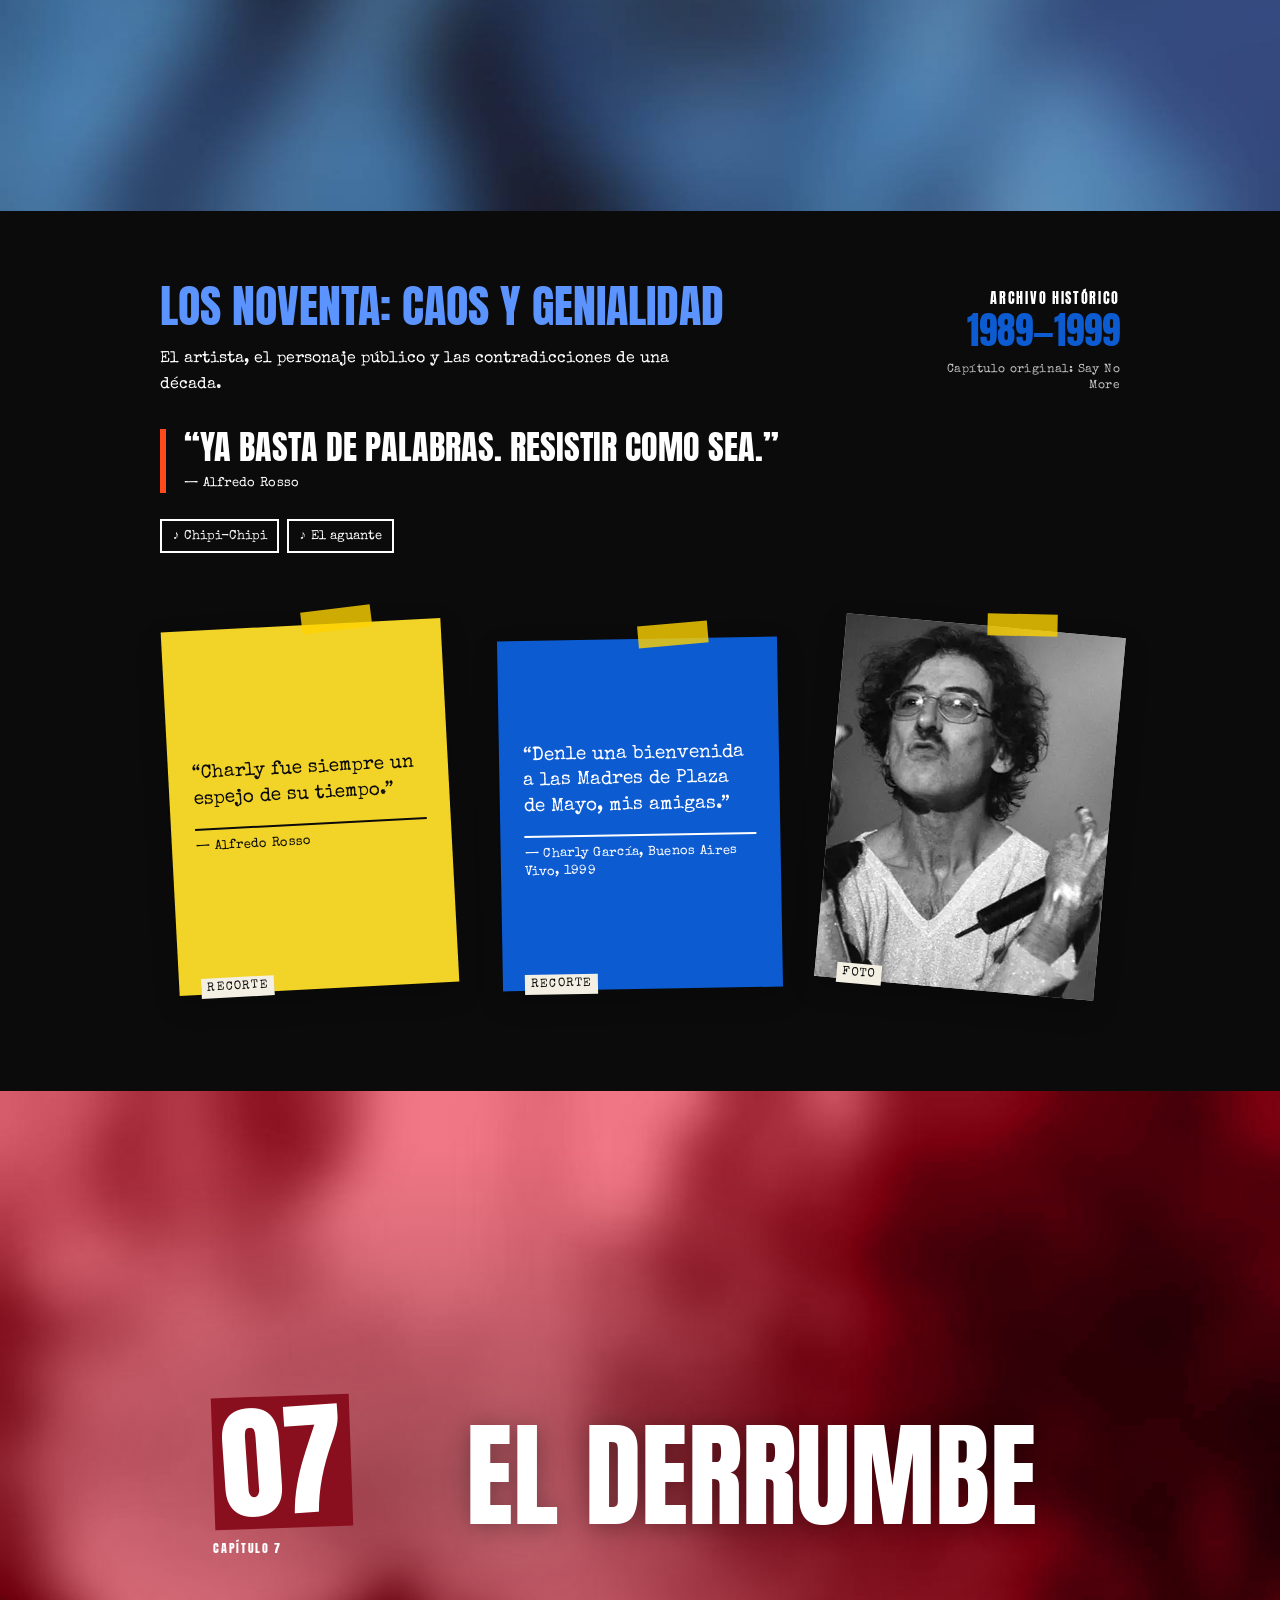
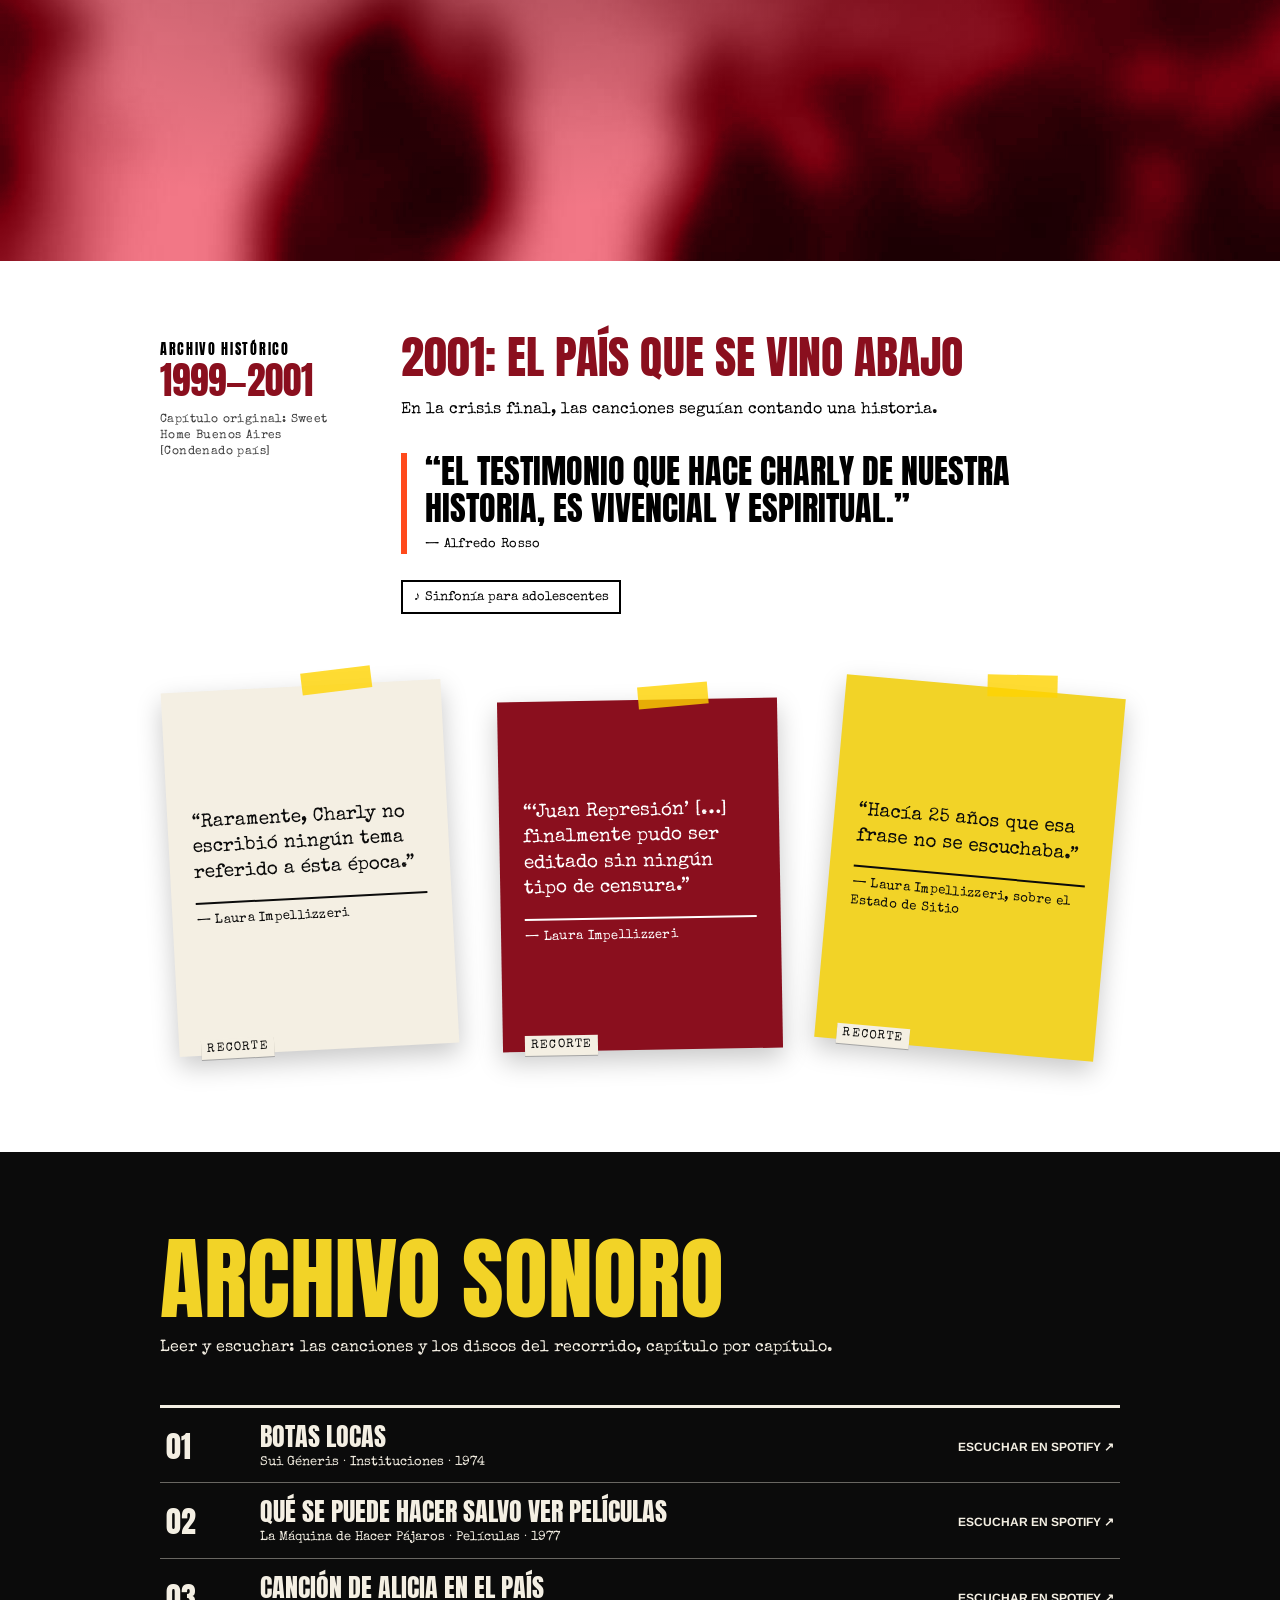
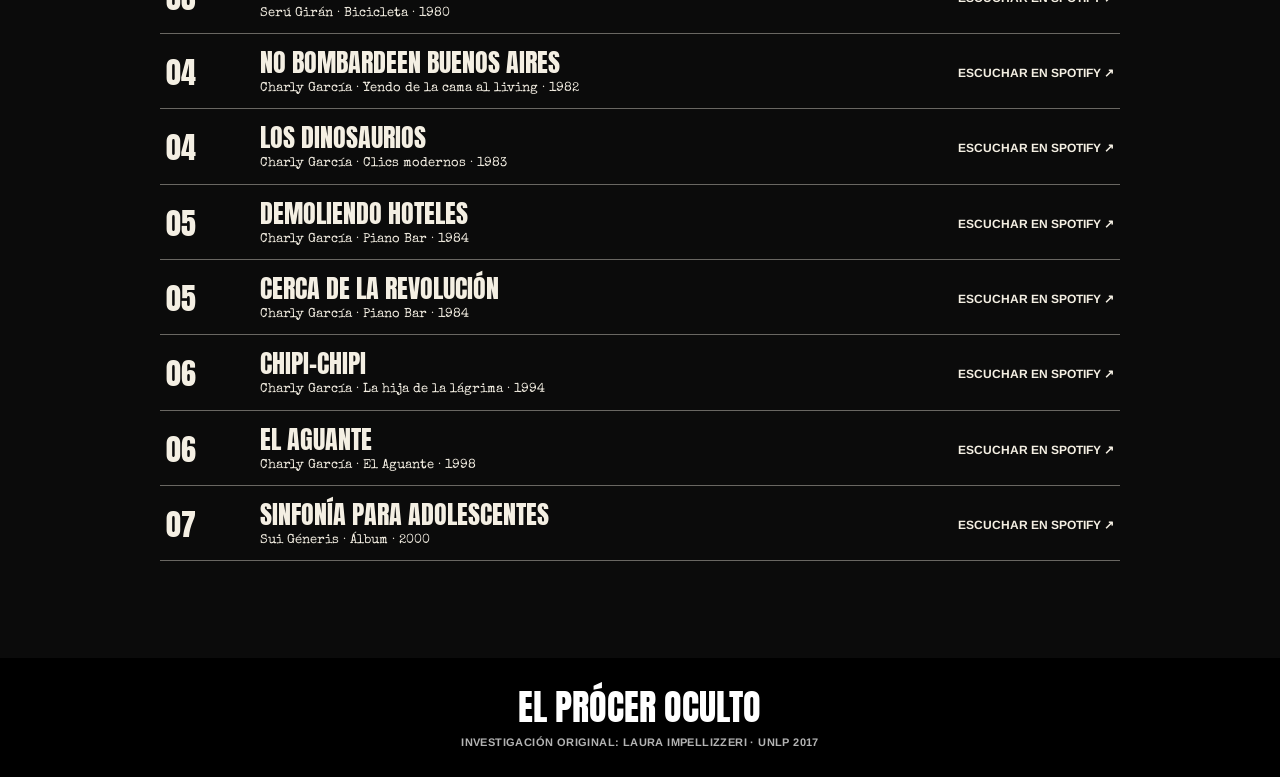
==== commit 60a99ac1: "Agregar fotos de los recortes 02-06 y portada del capítulo 07 Fotos recortadas a 4:5 (560x700) para " ====
--- a/capitulos.html
+++ b/capitulos.html
@@ -357,6 +357,8 @@
     <!-- CAPÍTULO 07 -->
     <section class="cap" id="cap-07" style="--color:#8a0f1e; --color-claro:#8a0f1e">
       <header class="banda">
+      <img class="banda__foto" src="assets/img/07-banda.jpg" alt="" loading="lazy">
+      <div class="banda__tinte" style="background:#8a0f1e"></div>
 
         <div class="banda__in">
           <div class="banda__num">
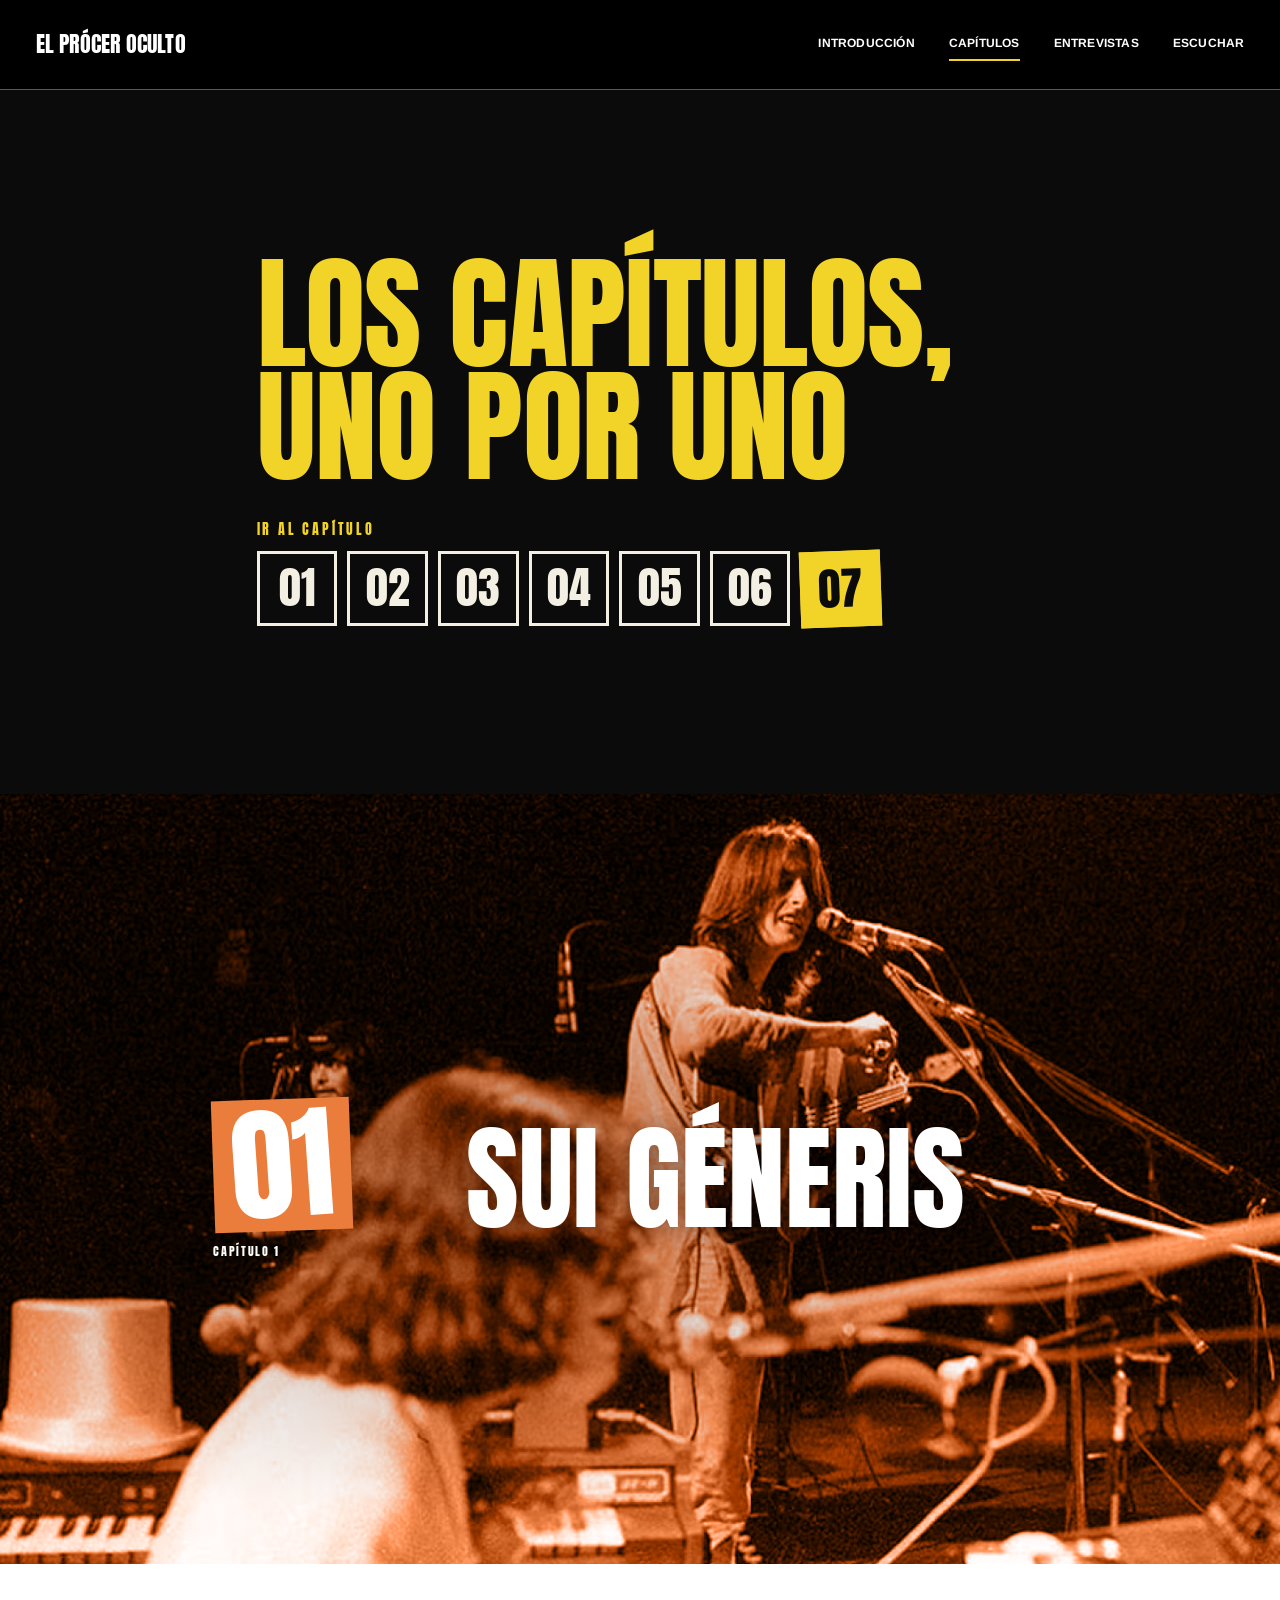
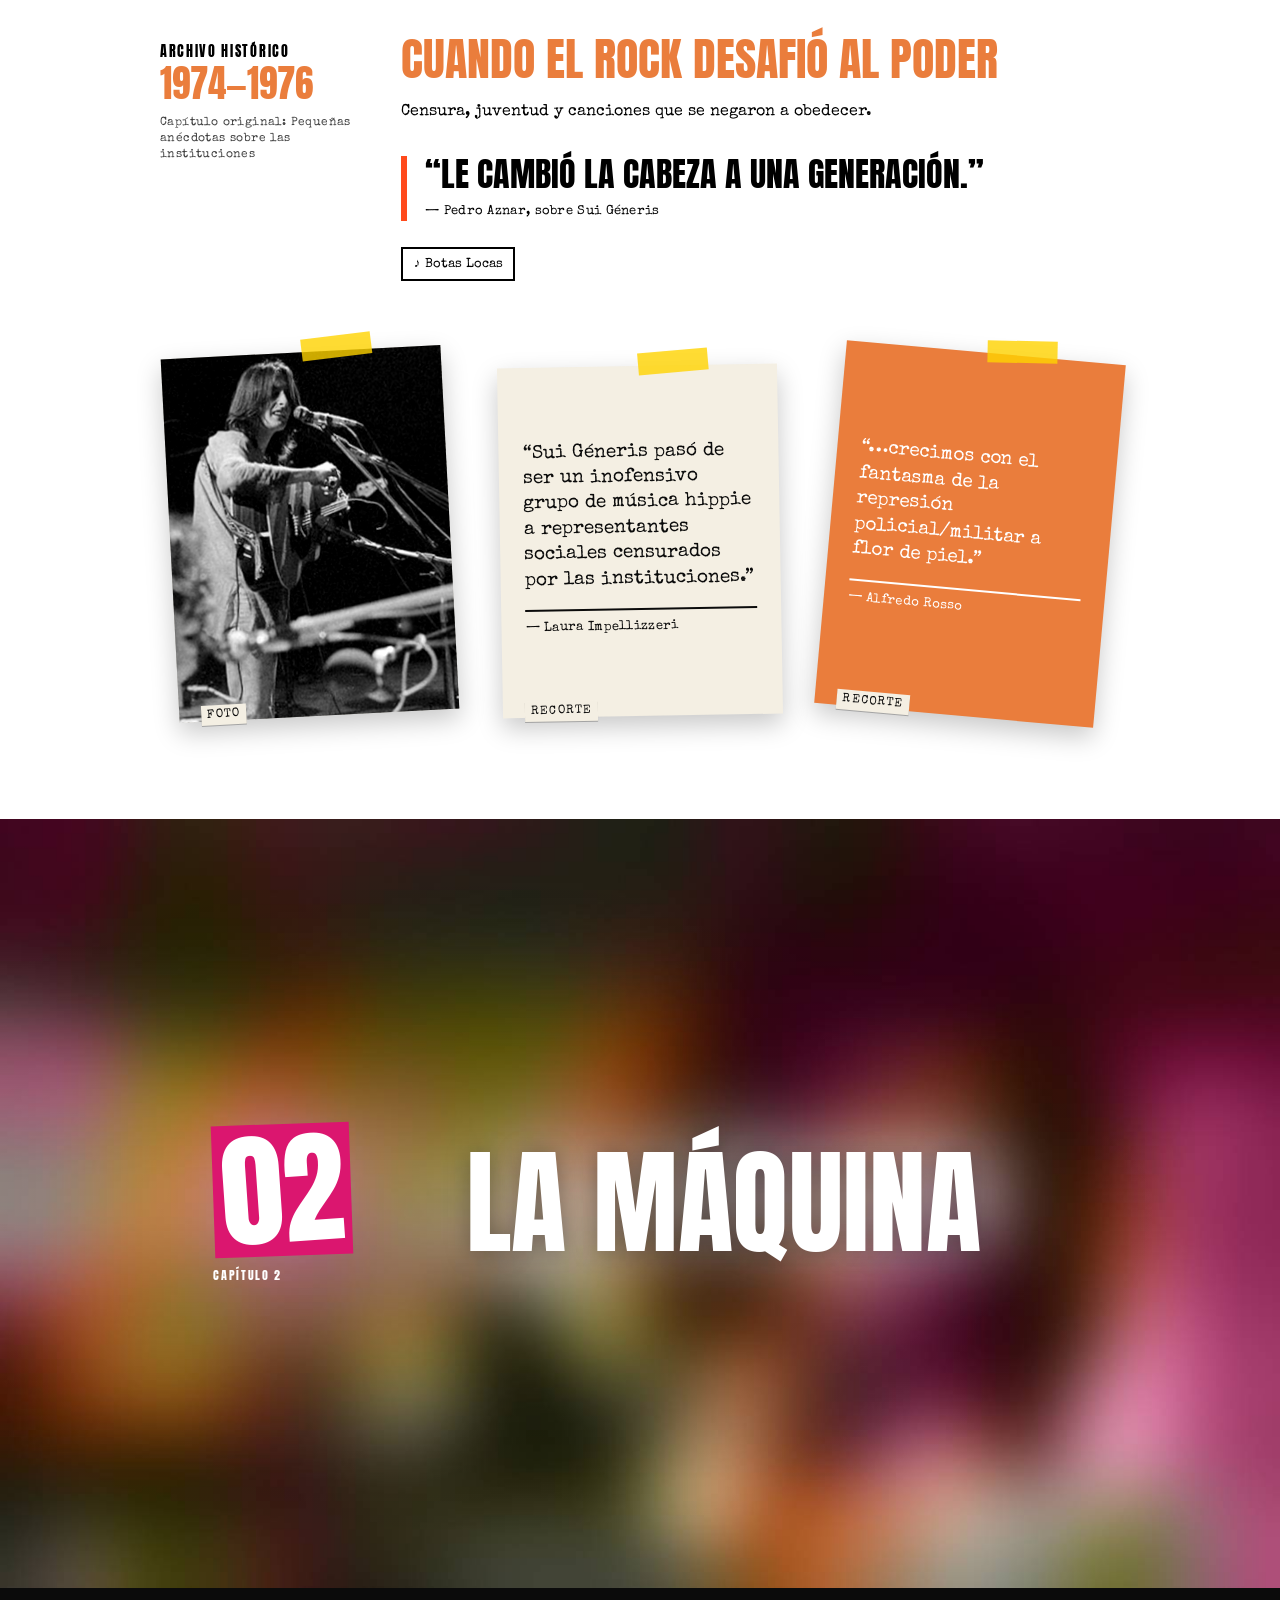
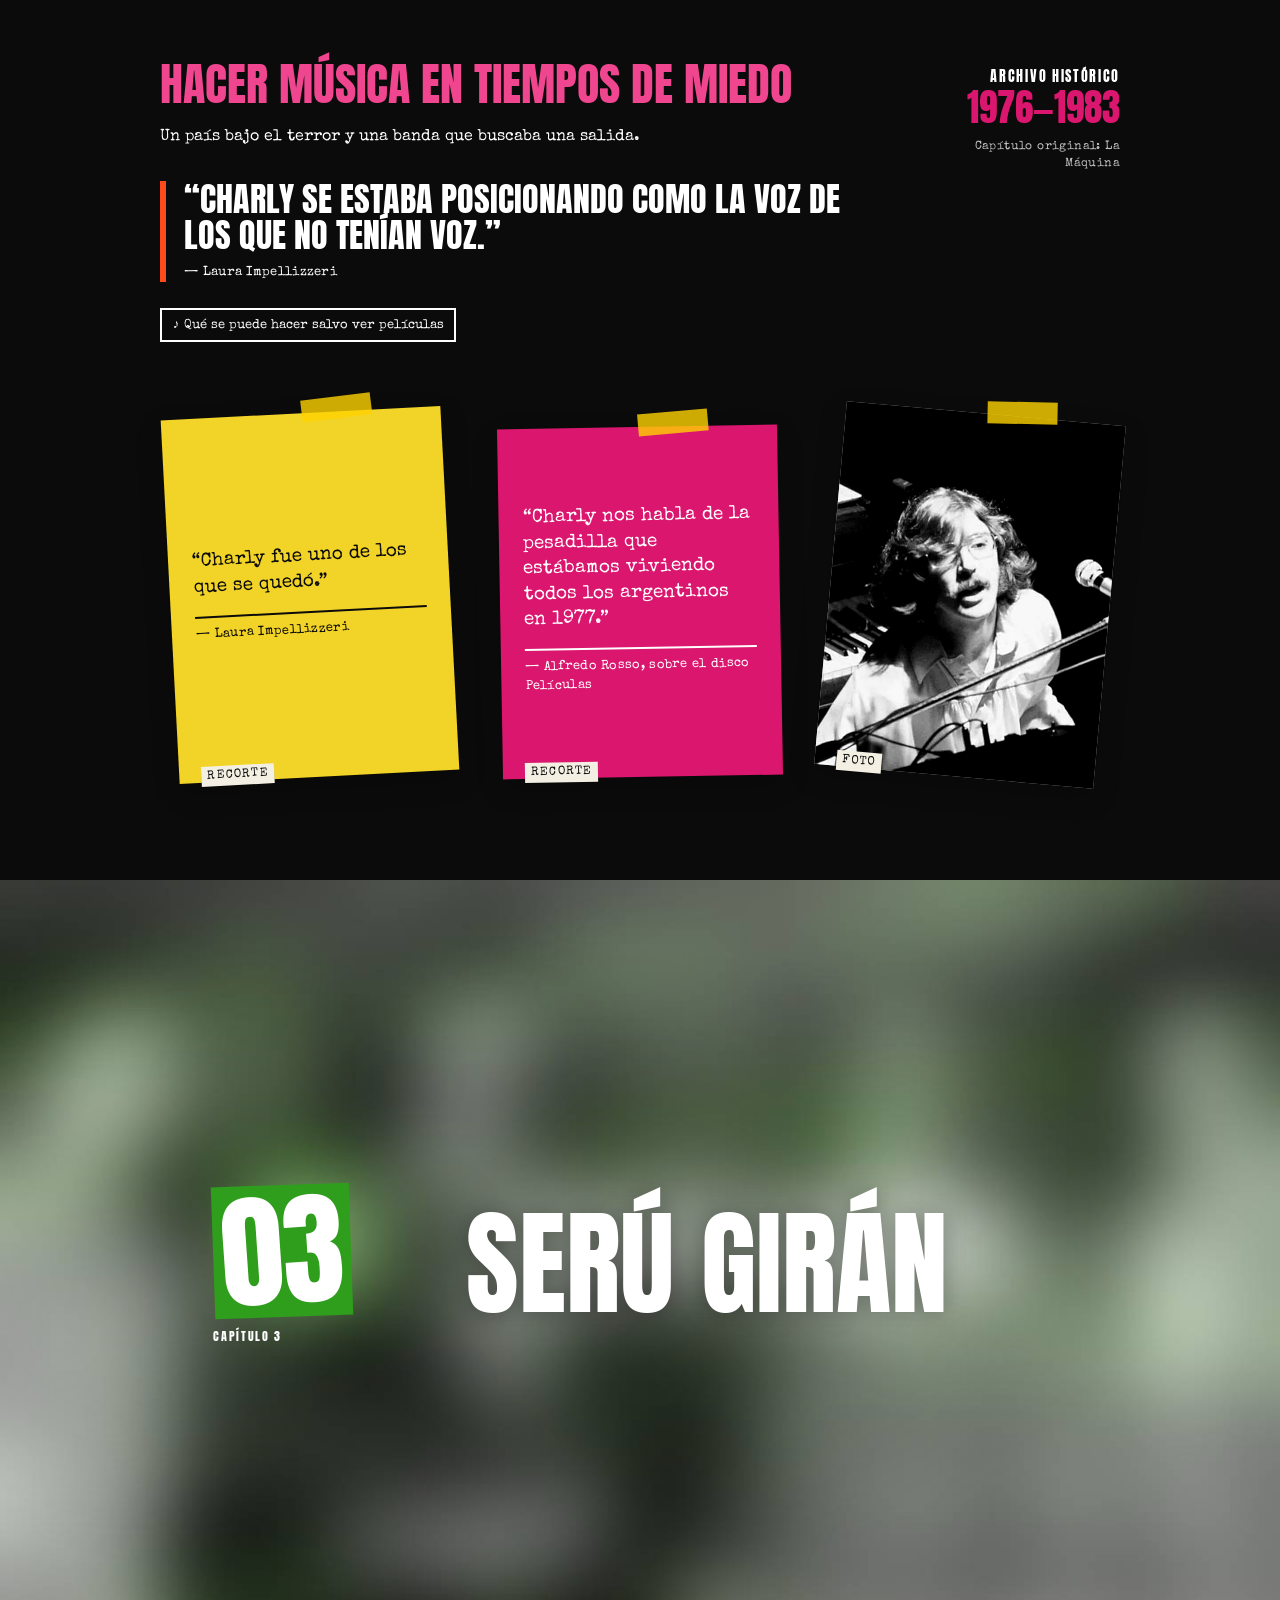
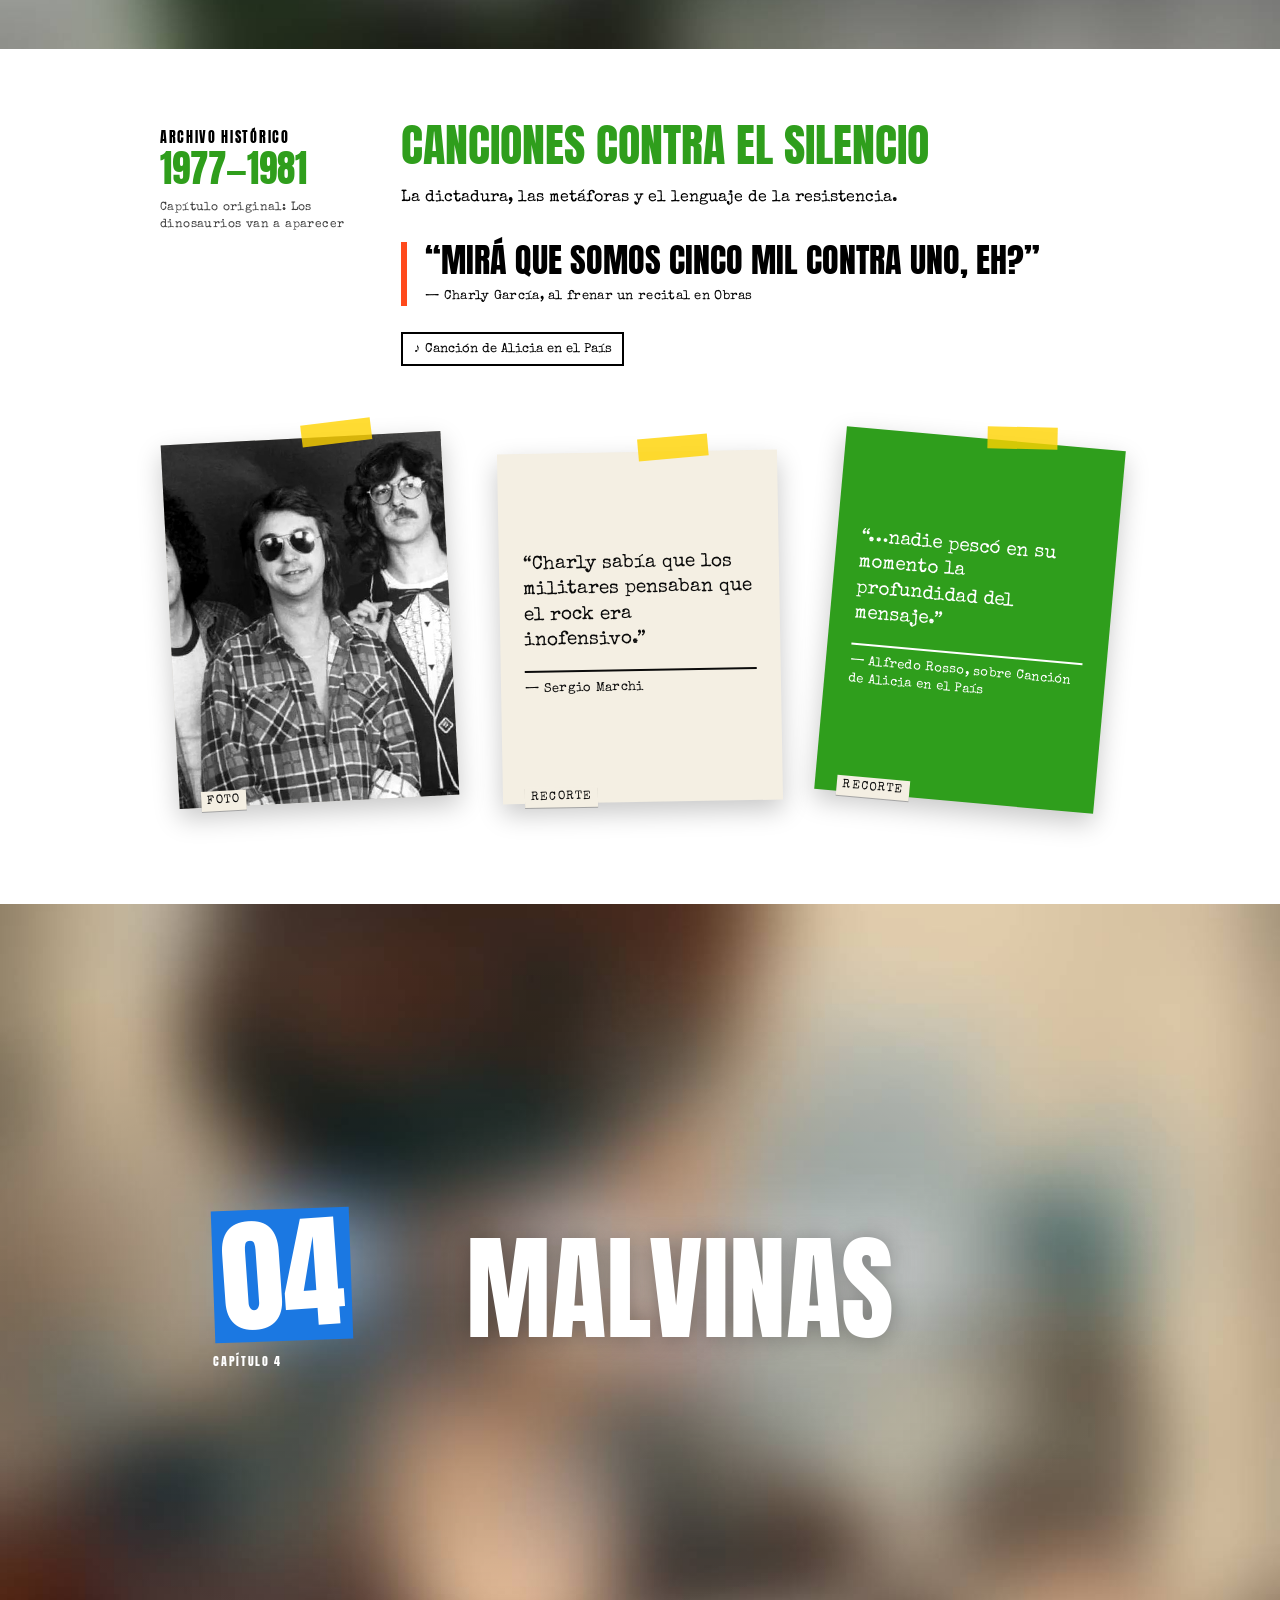
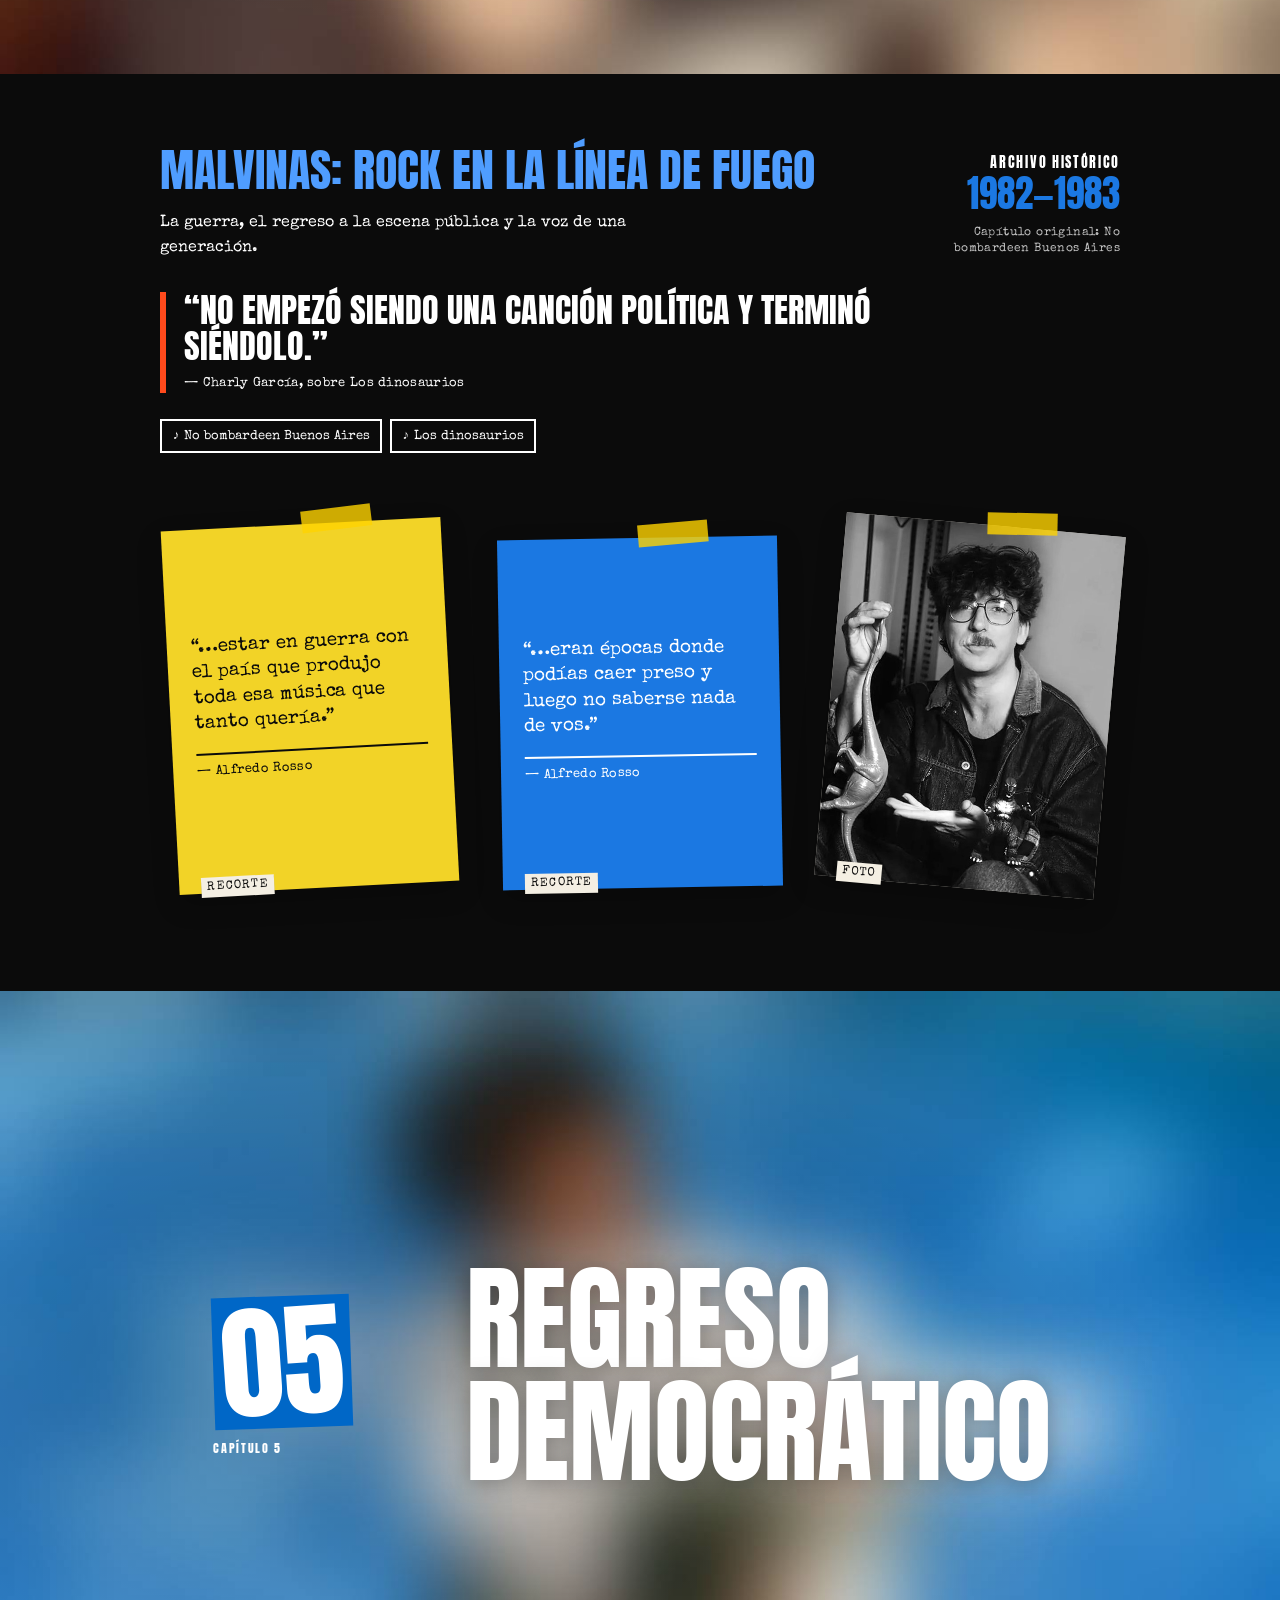
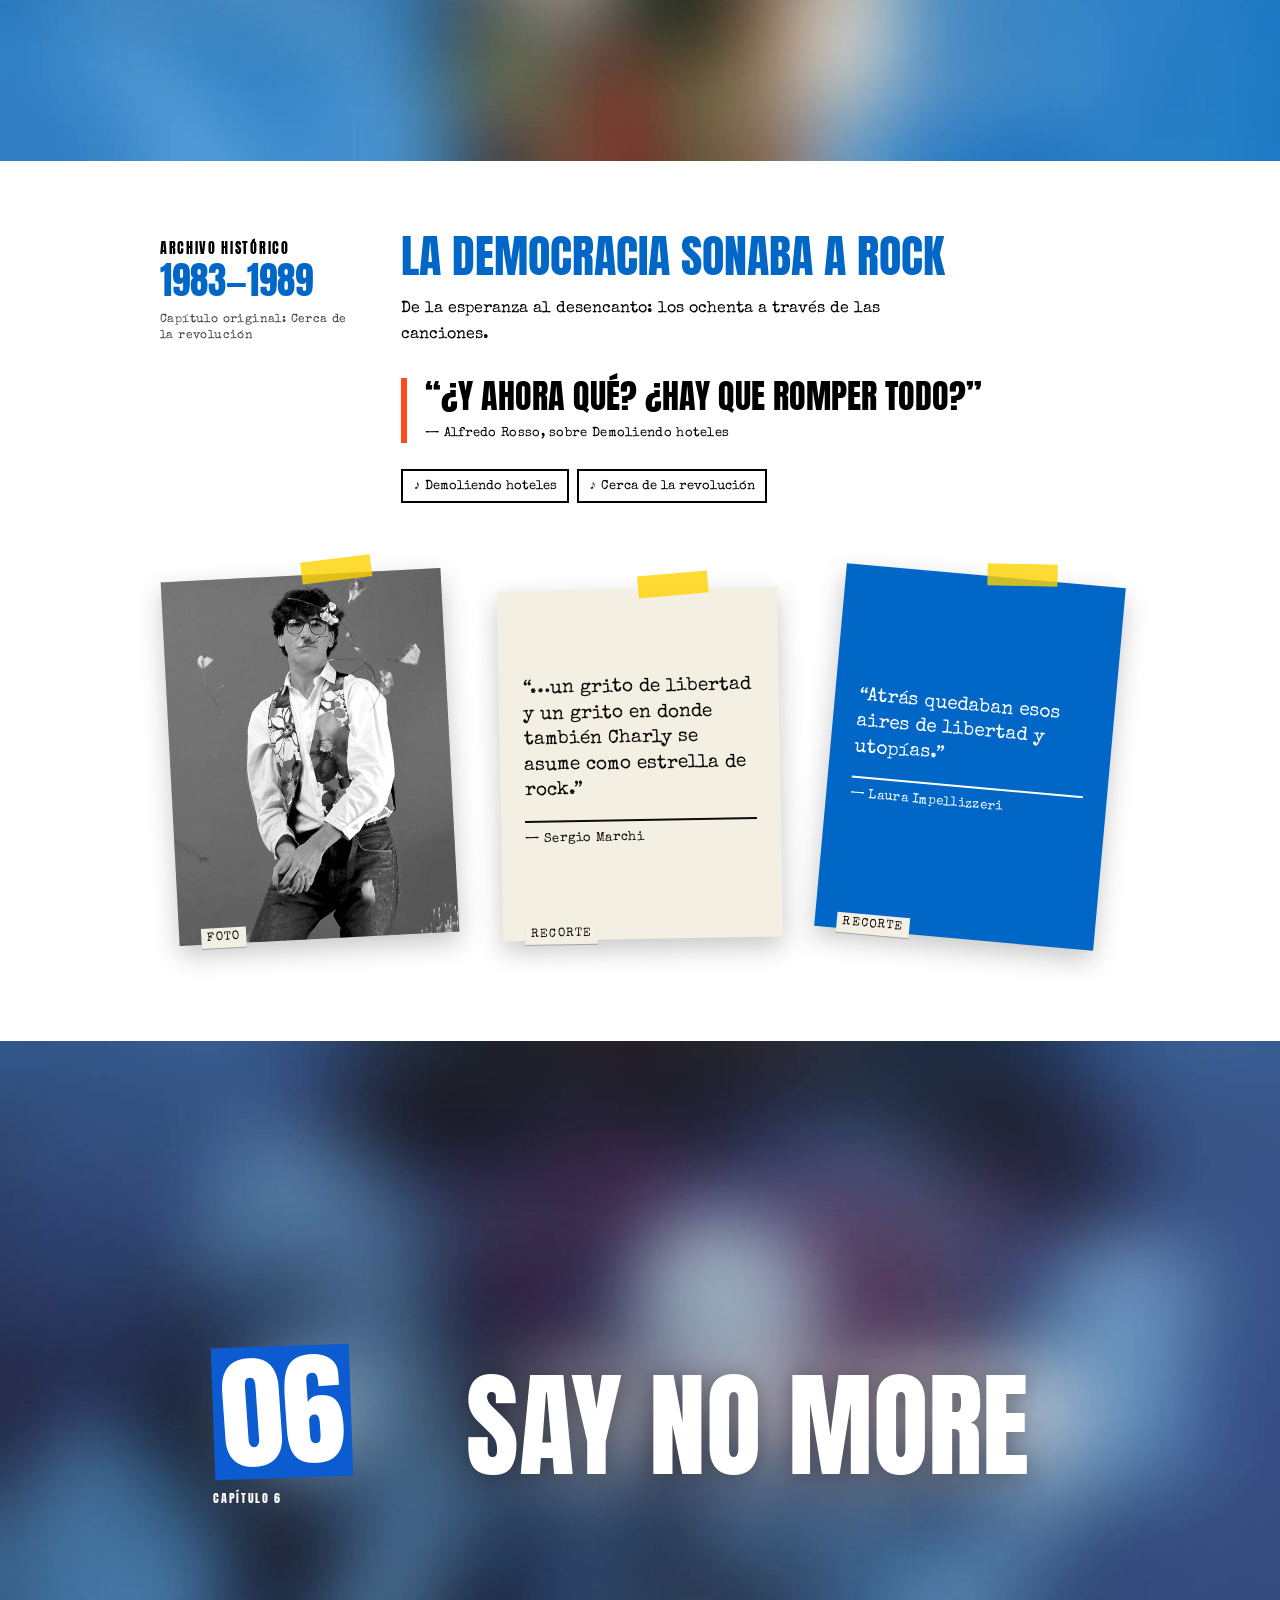
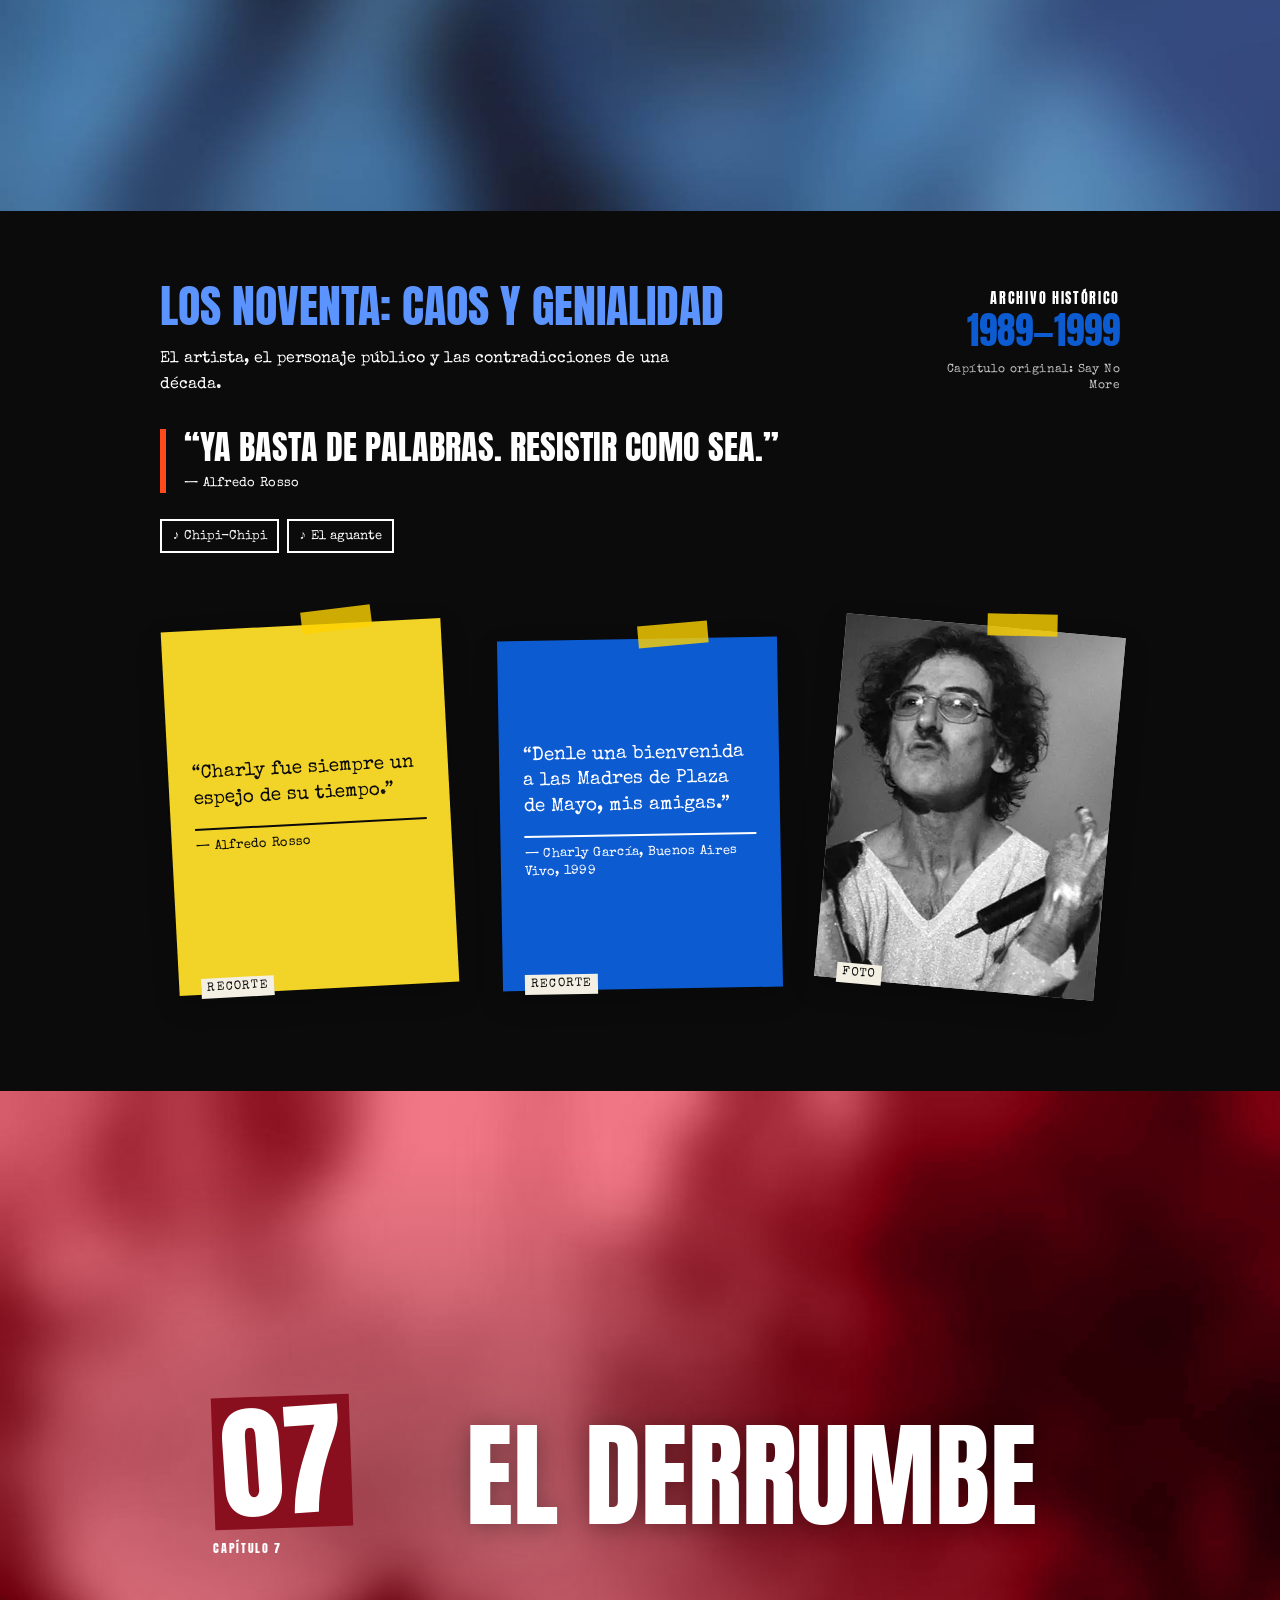
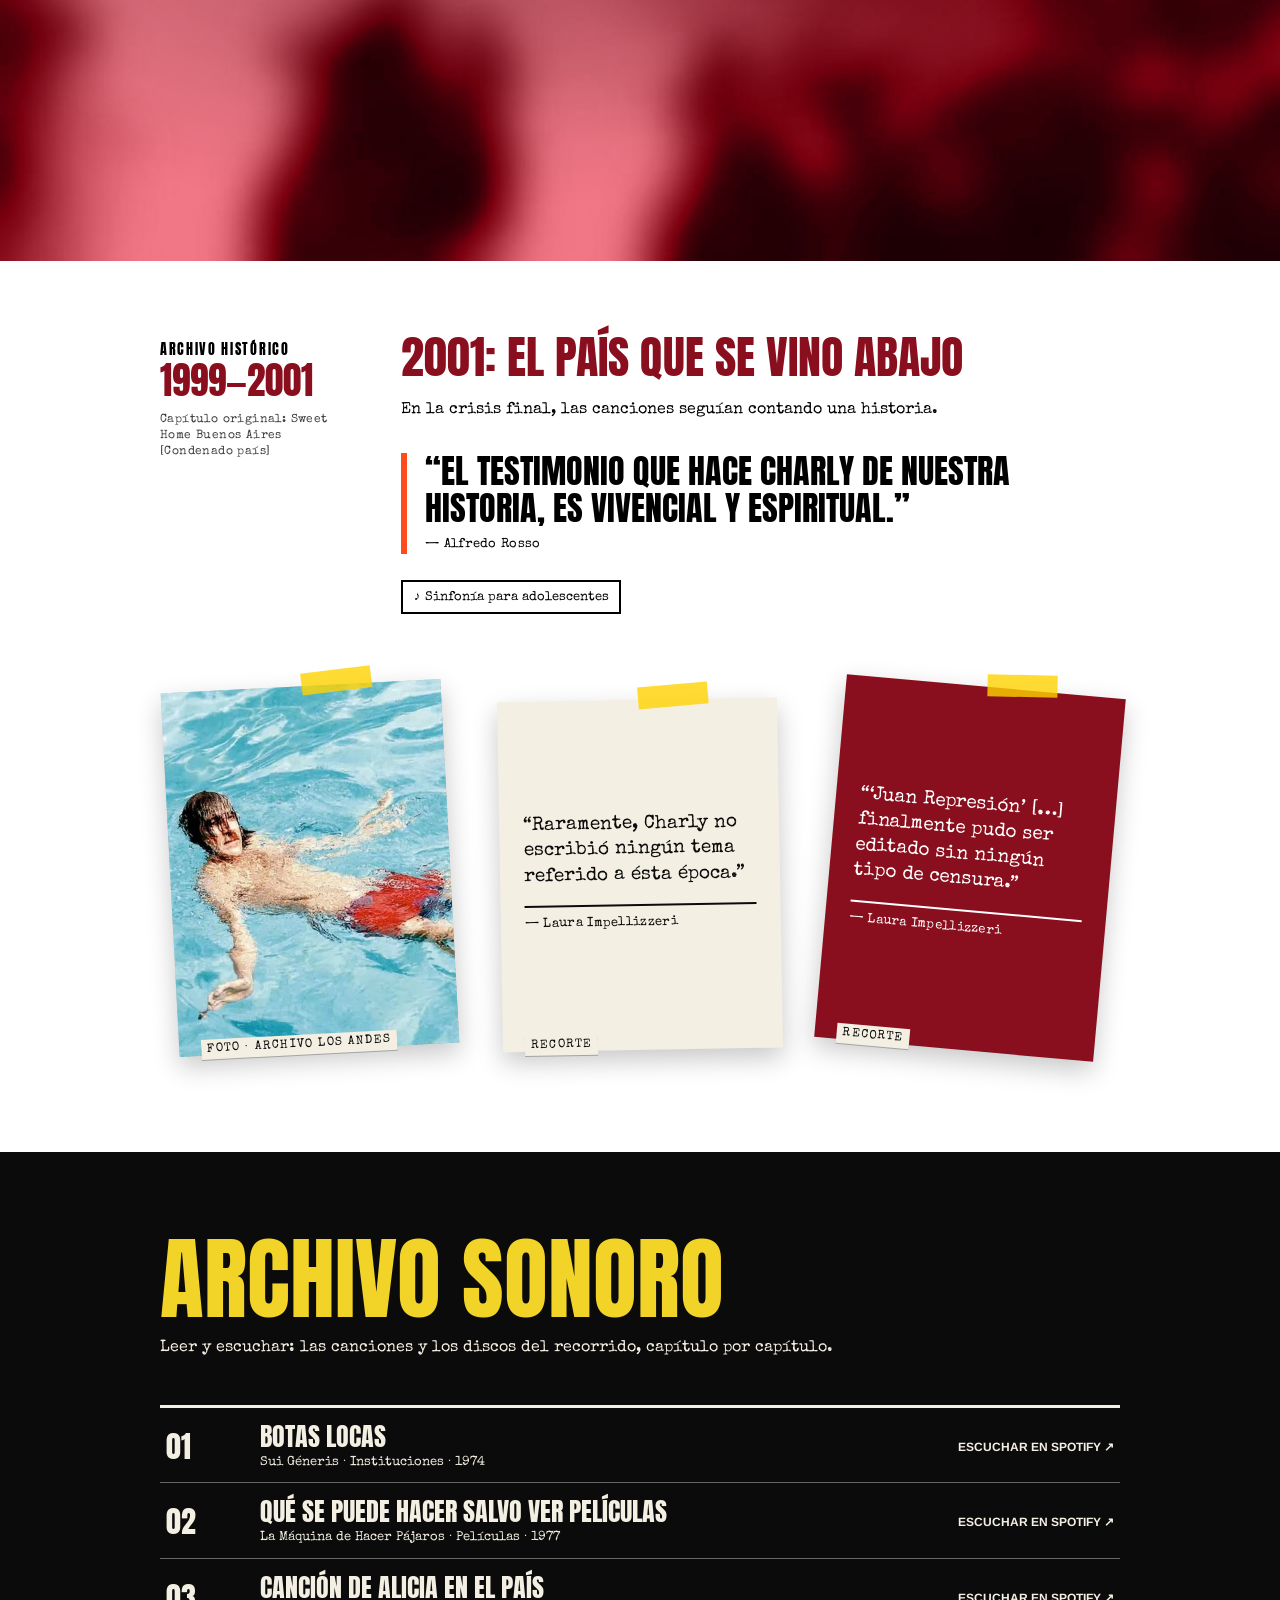
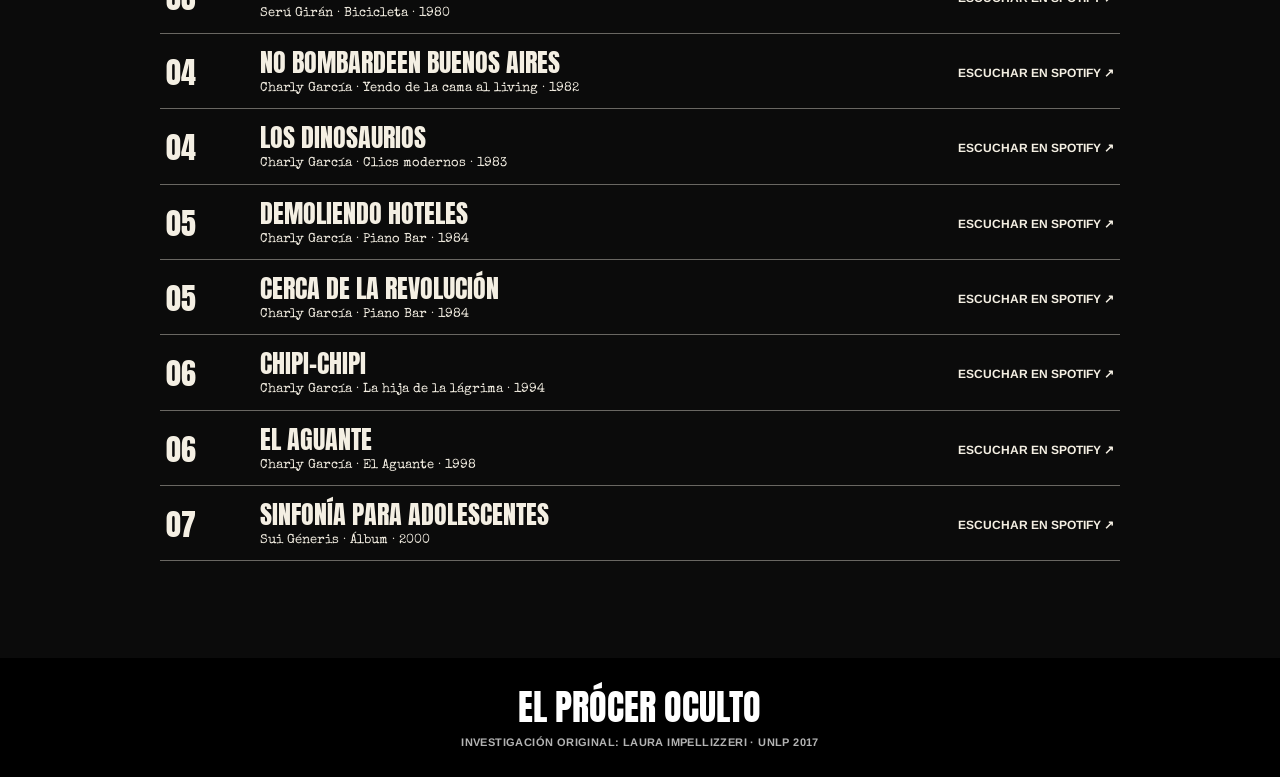
==== commit a9a4befd: "Sumar la foto del Hotel Aconcagua como polaroid en color en El derrumbe Reemplaza el recorte "Hacía " ====
--- a/capitulos.html
+++ b/capitulos.html
@@ -389,6 +389,10 @@
             </div>
           </div>
           <div class="trio">
+          <figure class="cut cut--foto cut--color">
+            <img src="assets/img/07-foto.jpg" alt="Charly García nadando en la pileta del Hotel Aconcagua, en Mendoza, después de saltar desde el noveno piso (marzo de 2000). Foto: Archivo Los Andes." loading="lazy">
+            <figcaption class="cut__tag">foto · Archivo Los Andes</figcaption>
+          </figure>
           <blockquote class="cut recorte ">
             <p>Raramente, Charly no escribió ningún tema referido a ésta época.</p>
             <footer>— Laura Impellizzeri</footer>
@@ -397,11 +401,6 @@
           <blockquote class="cut recorte recorte--color">
             <p>‘Juan Represión’ […] finalmente pudo ser editado sin ningún tipo de censura.</p>
             <footer>— Laura Impellizzeri</footer>
-            <span class="cut__tag">recorte</span>
-          </blockquote>
-          <blockquote class="cut recorte recorte--amarillo">
-            <p>Hacía 25 años que esa frase no se escuchaba.</p>
-            <footer>— Laura Impellizzeri, sobre el Estado de Sitio</footer>
             <span class="cut__tag">recorte</span>
           </blockquote>
           </div>
--- a/css/styles.css
+++ b/css/styles.css
@@ -193,6 +193,7 @@
 .cut__tag { position: absolute; left: 22px; bottom: -4px; padding: 4px 6px 2px; background: var(--papel); color: var(--negro); font-family: var(--maquina); font-size: 12px; line-height: 1.15; letter-spacing: 1.2px; text-transform: uppercase; box-shadow: 0 1px 0 rgba(0, 0, 0, .25); z-index: 2; }
 .cut--foto { background: #c9c6bd radial-gradient(rgba(11, 11, 11, .55) 1.1px, transparent 1.4px) 0 0 / 6px 6px; }
 .cut--foto img { position: absolute; inset: 0; width: 100%; height: 100%; object-fit: cover; filter: grayscale(1) contrast(1.08); }
+.cut--color img { filter: none; }
 .cut--foto.sin-foto::after { content: "falta la foto"; position: absolute; inset: 0; display: grid; place-items: center; font-family: var(--maquina); font-size: 13px; letter-spacing: 1.2px; text-transform: uppercase; color: var(--negro); }
 .recorte { padding: 34px 24px 40px; display: flex; flex-direction: column; justify-content: center; }
 .recorte p { font-family: var(--maquina); font-size: 19px; line-height: 1.34; }
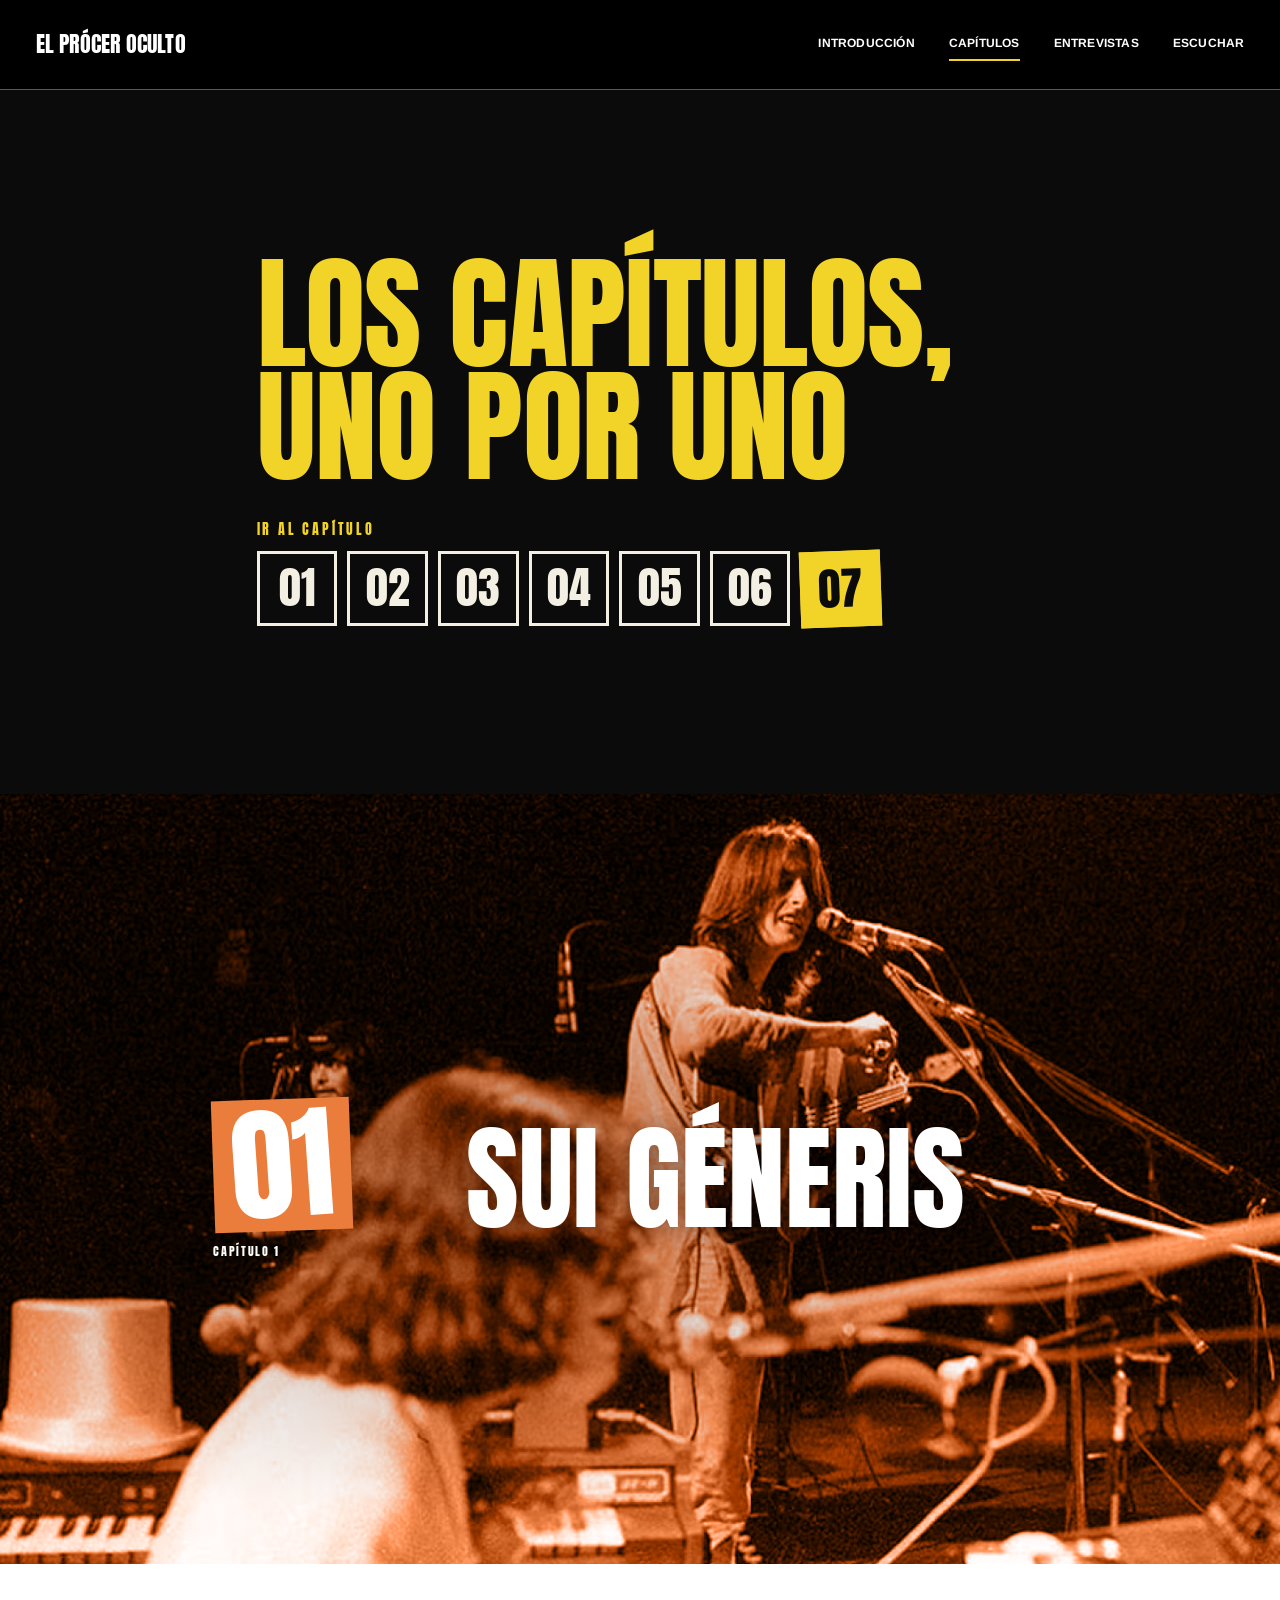
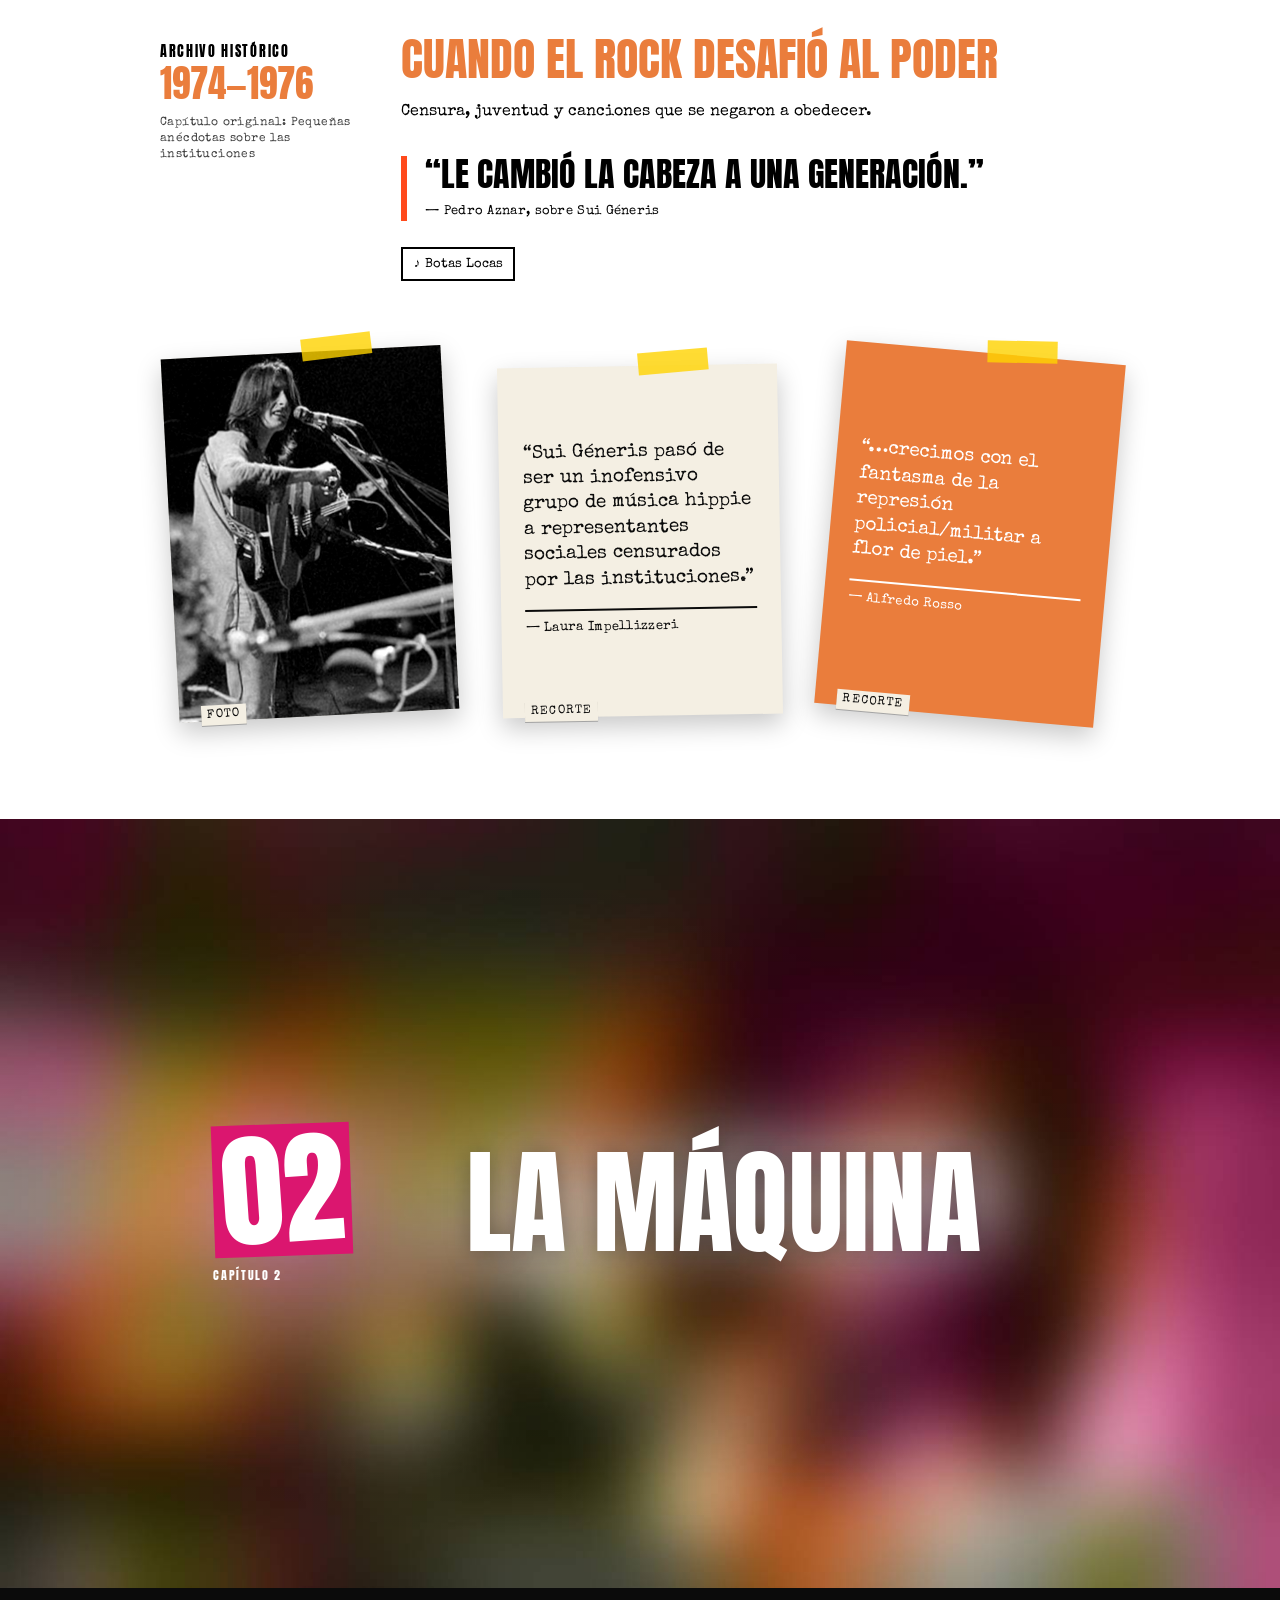
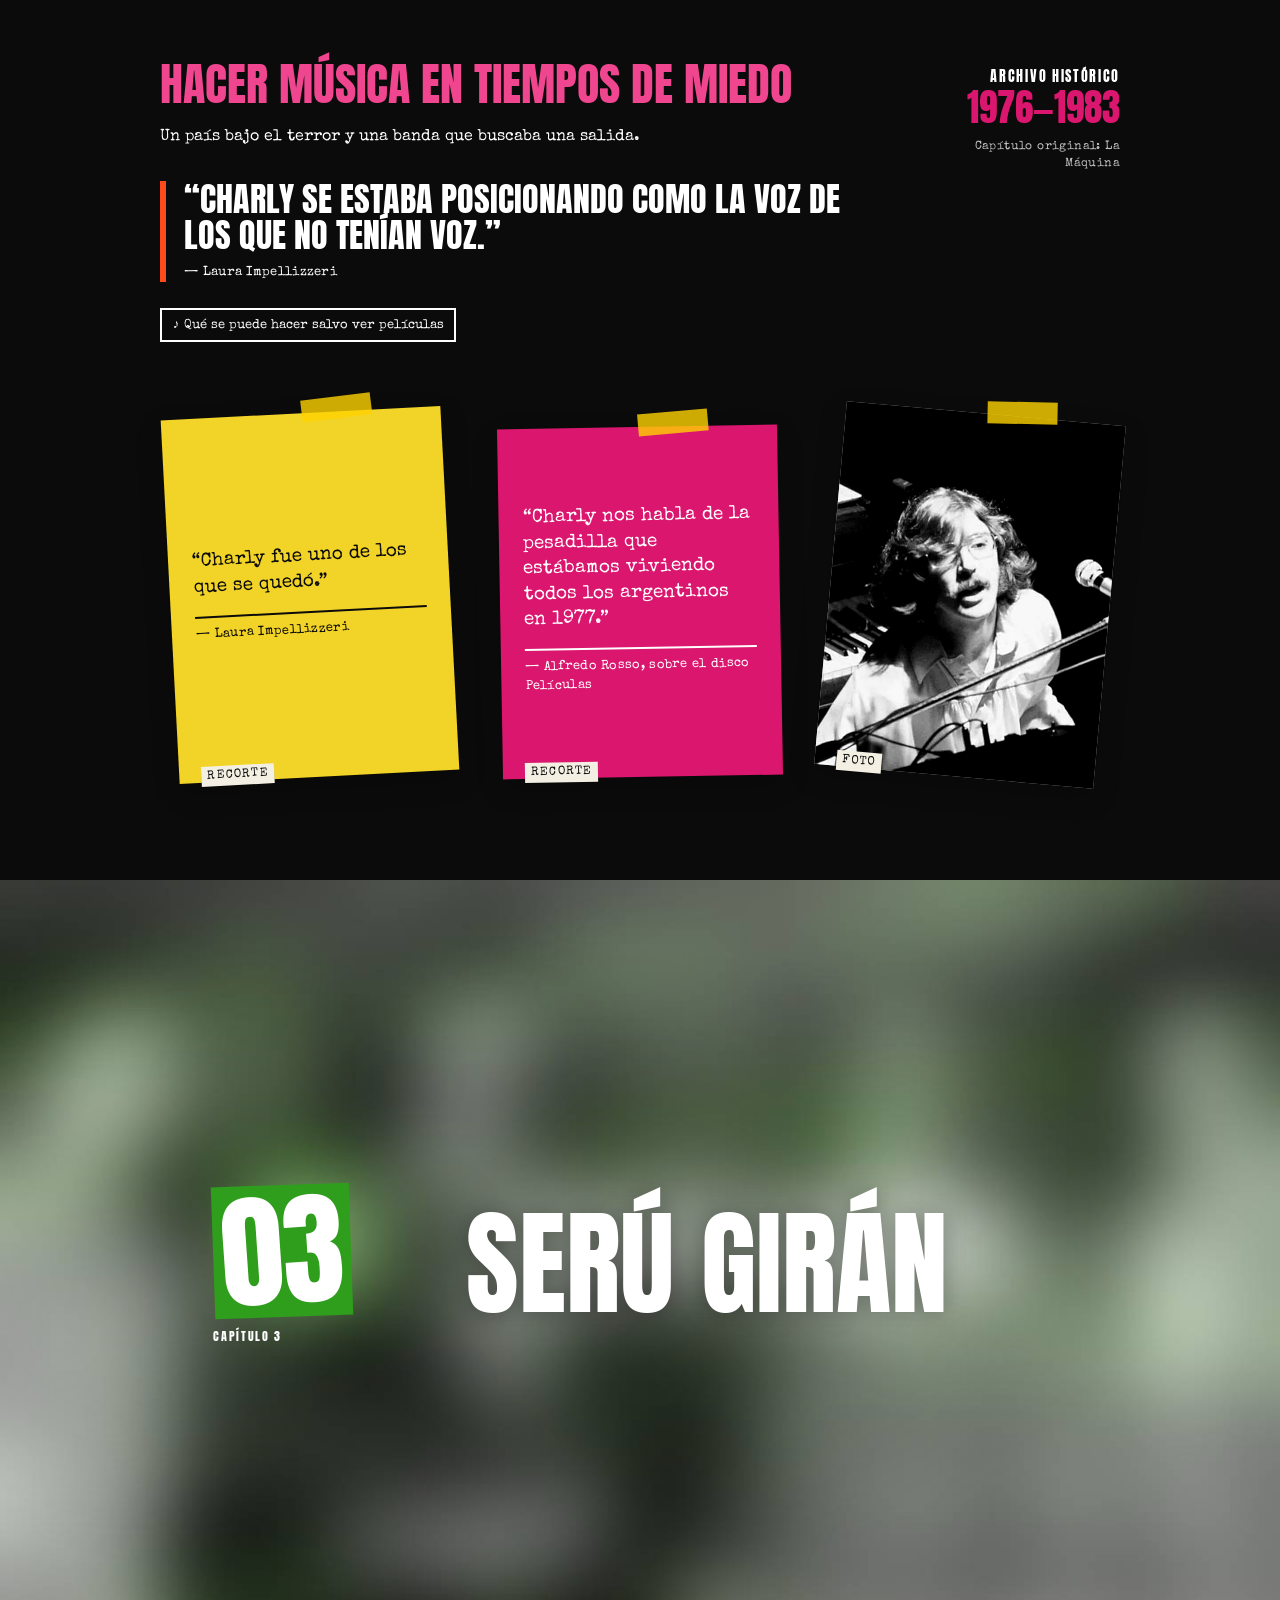
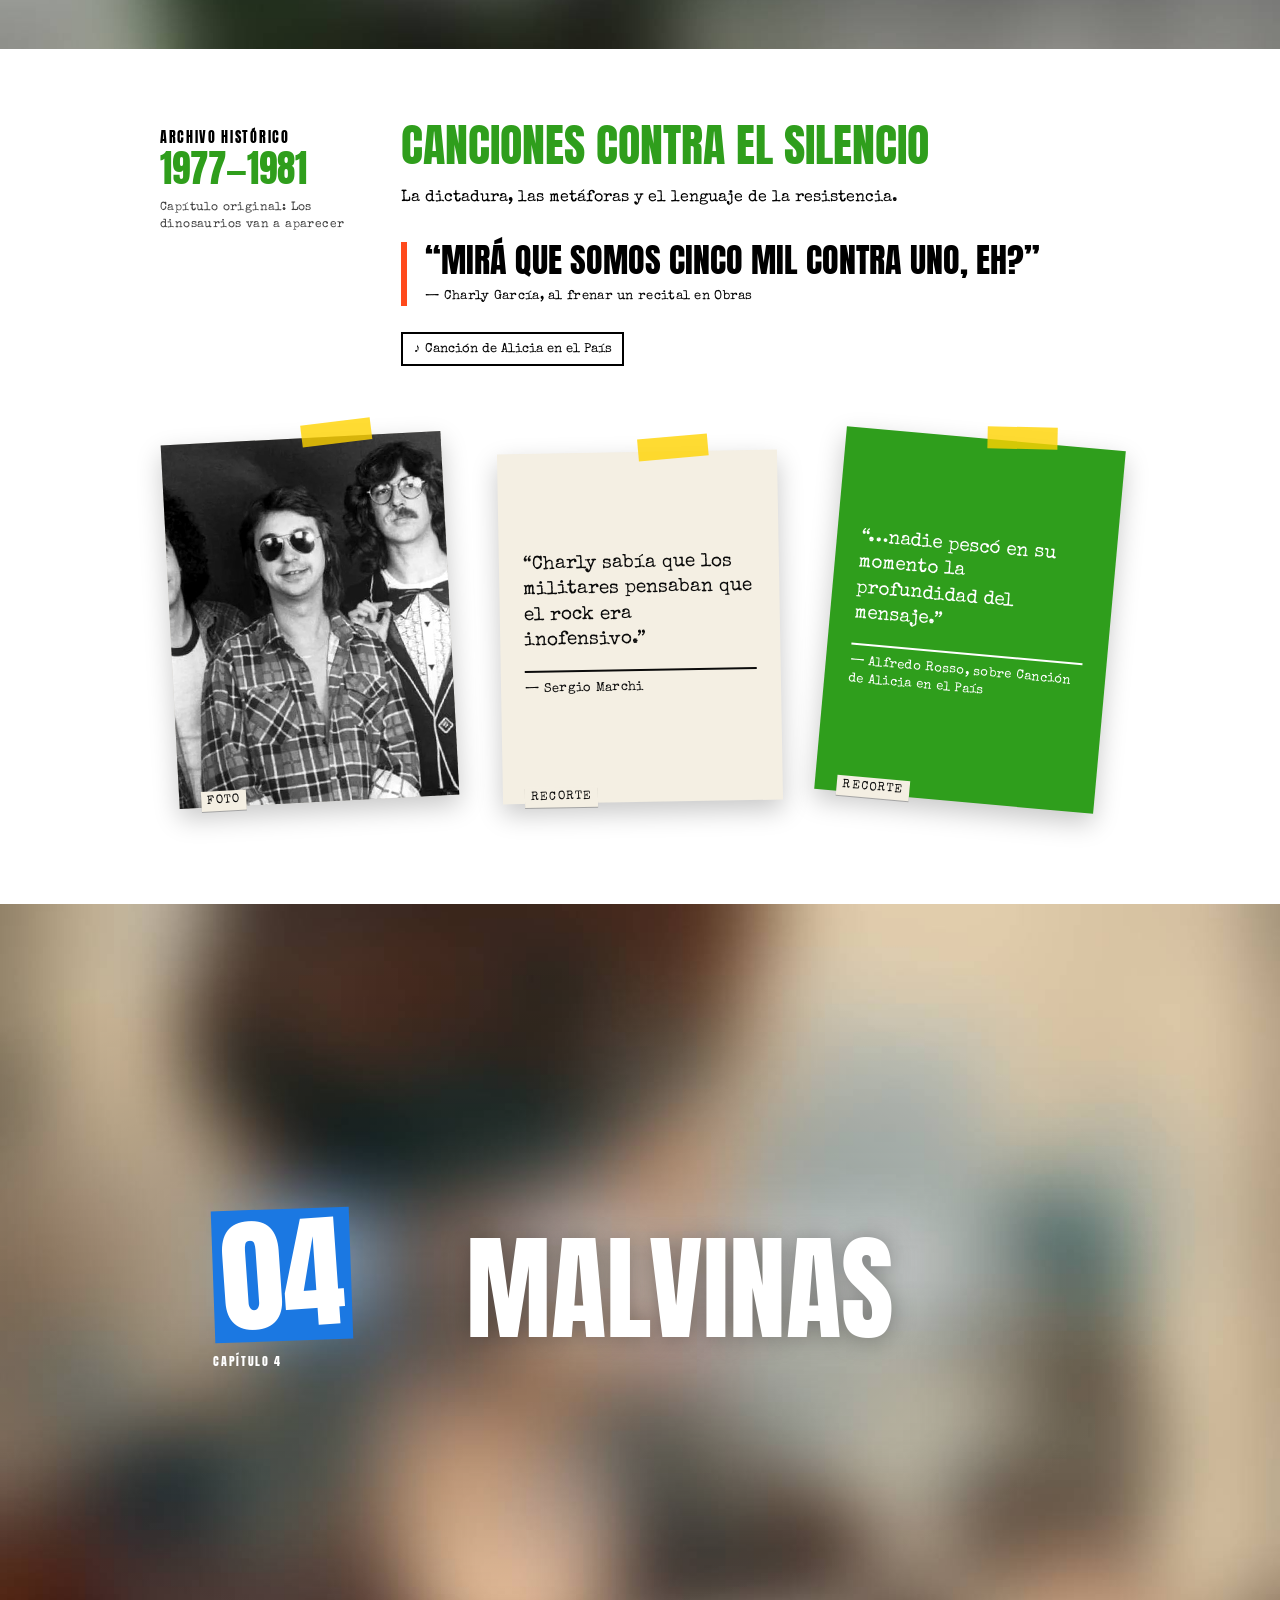
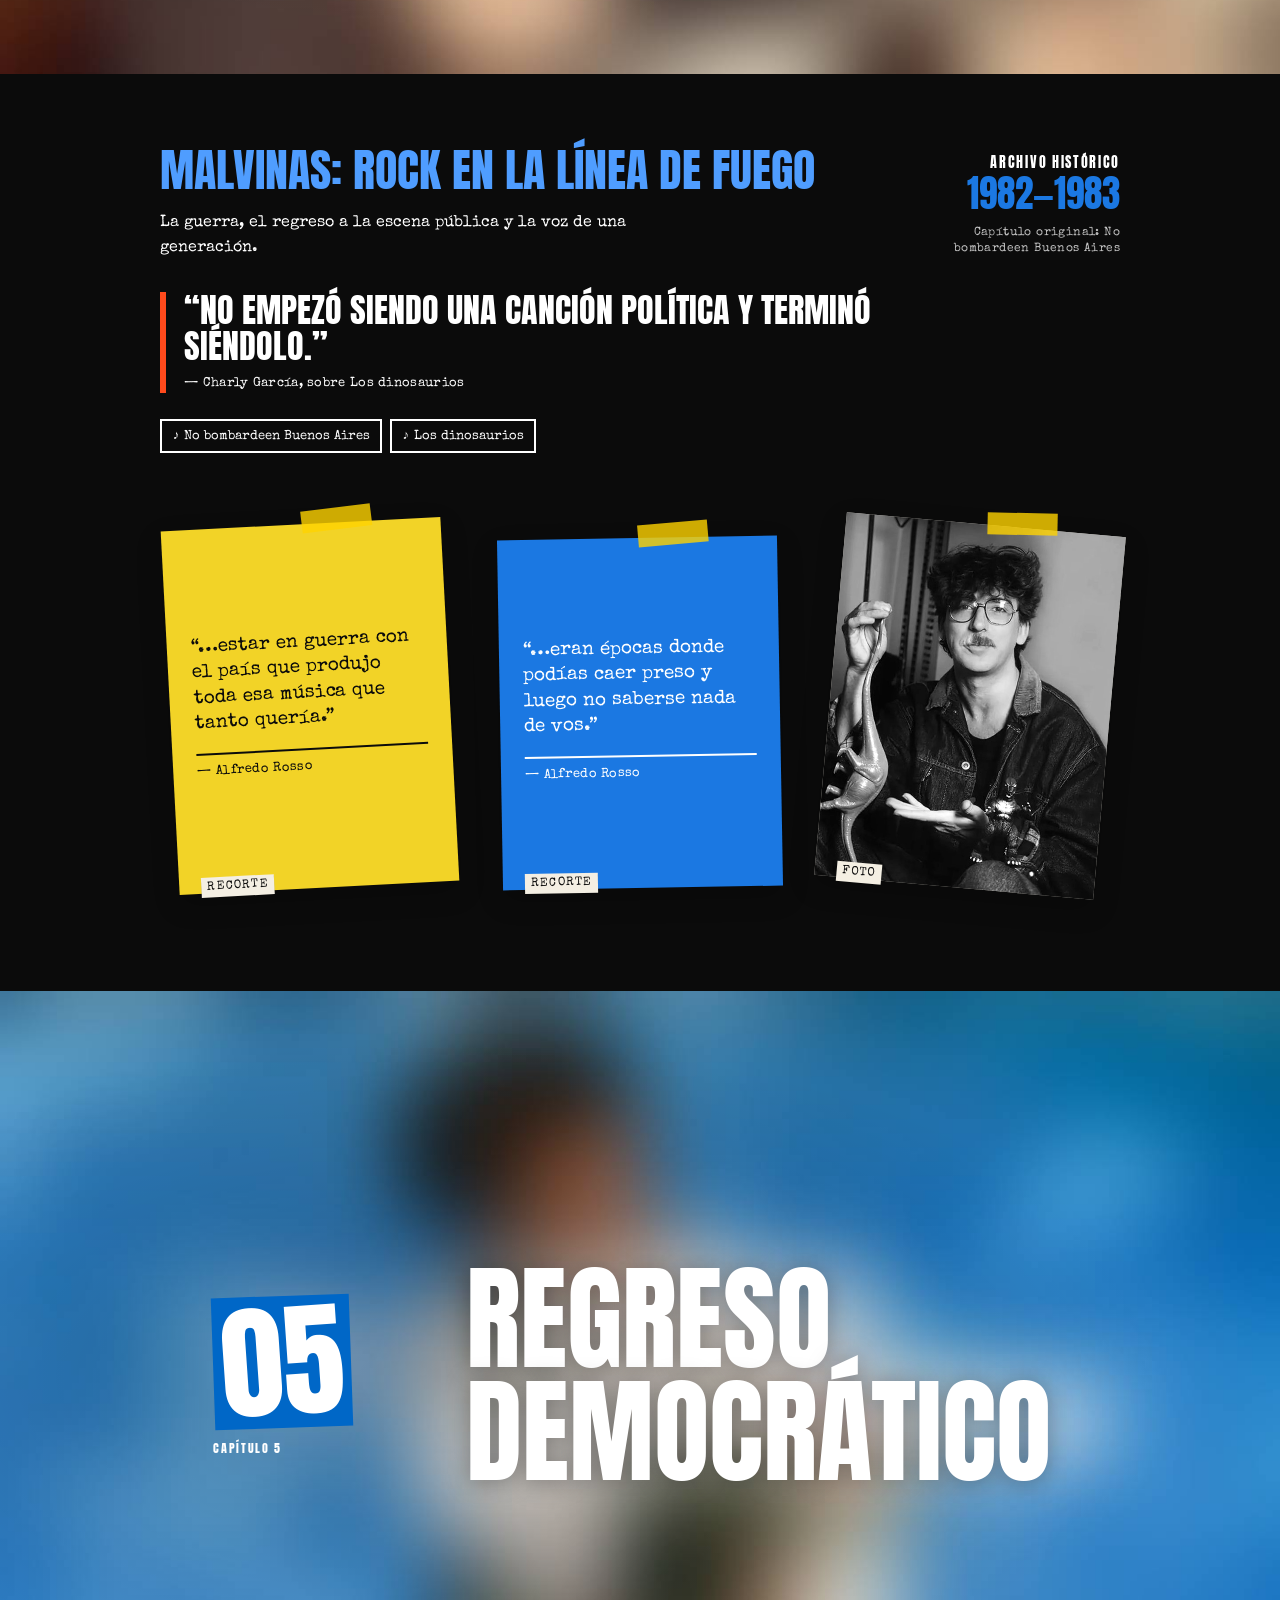
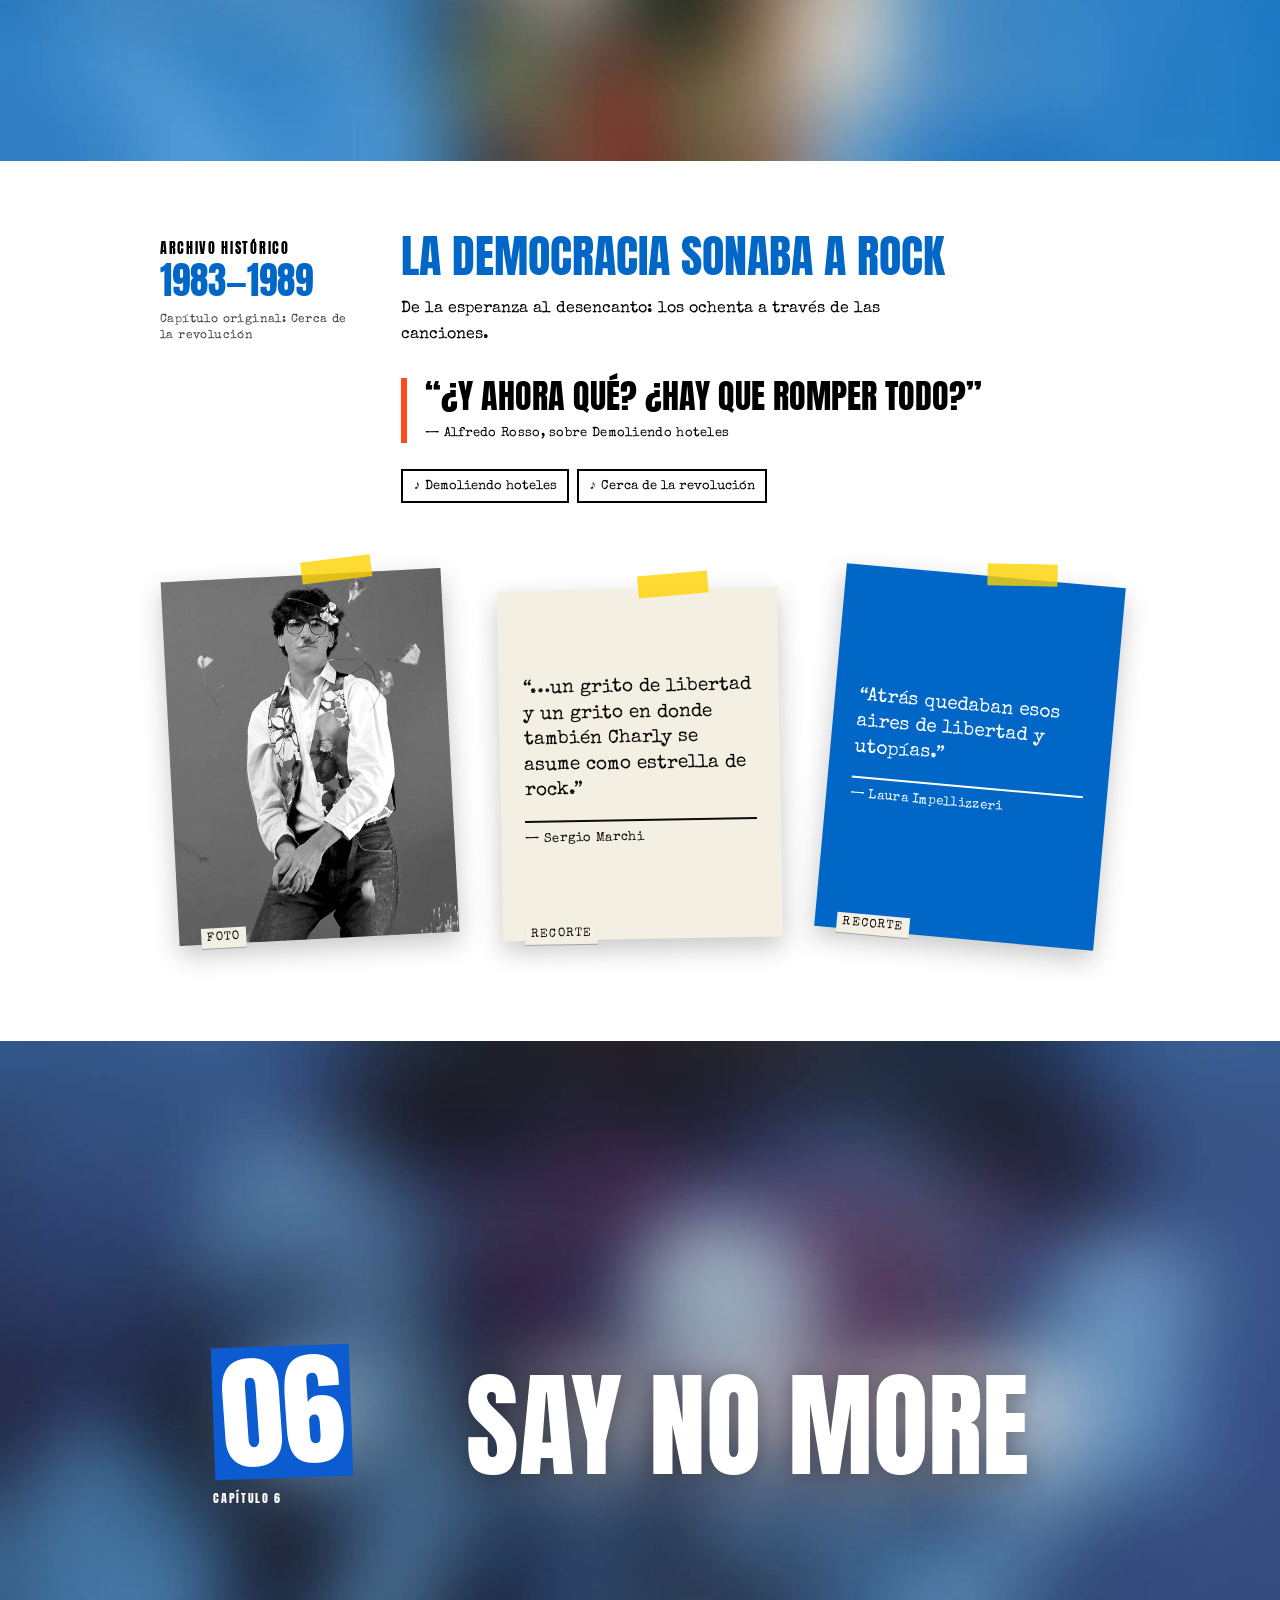
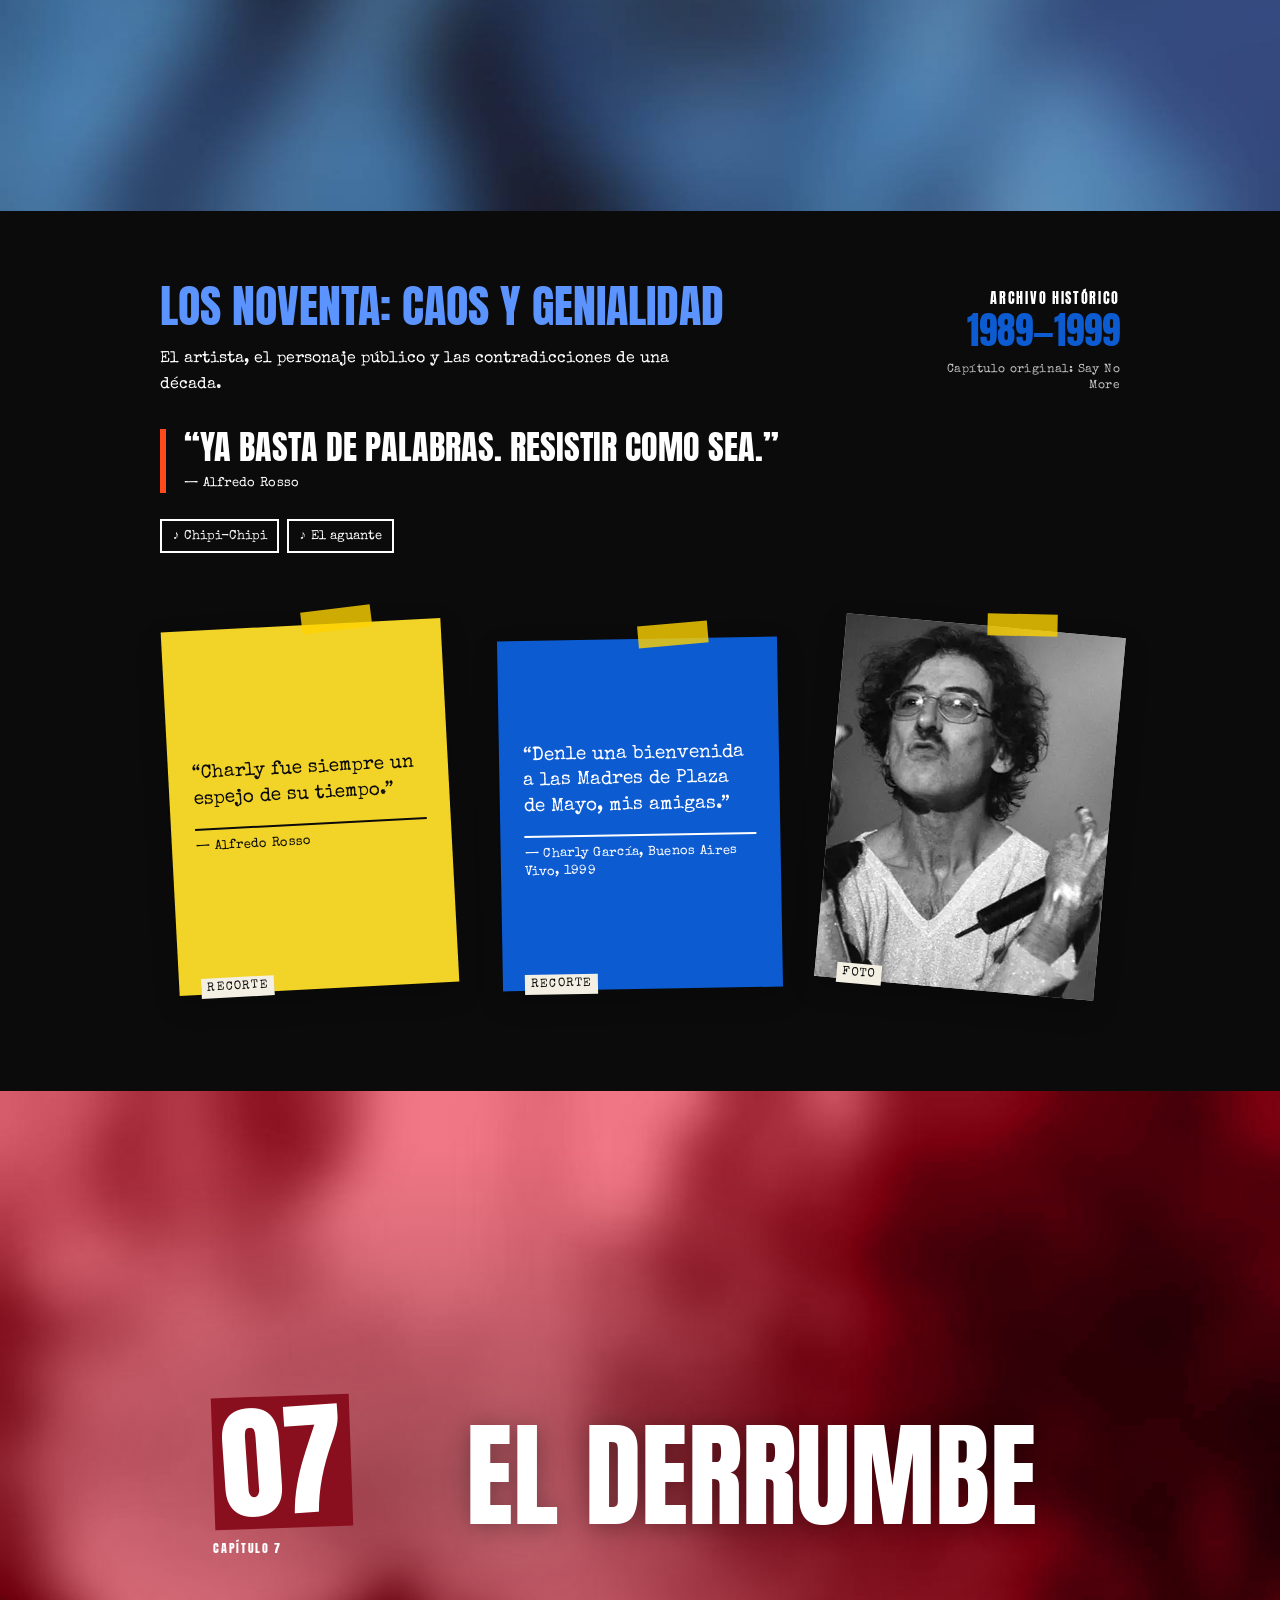
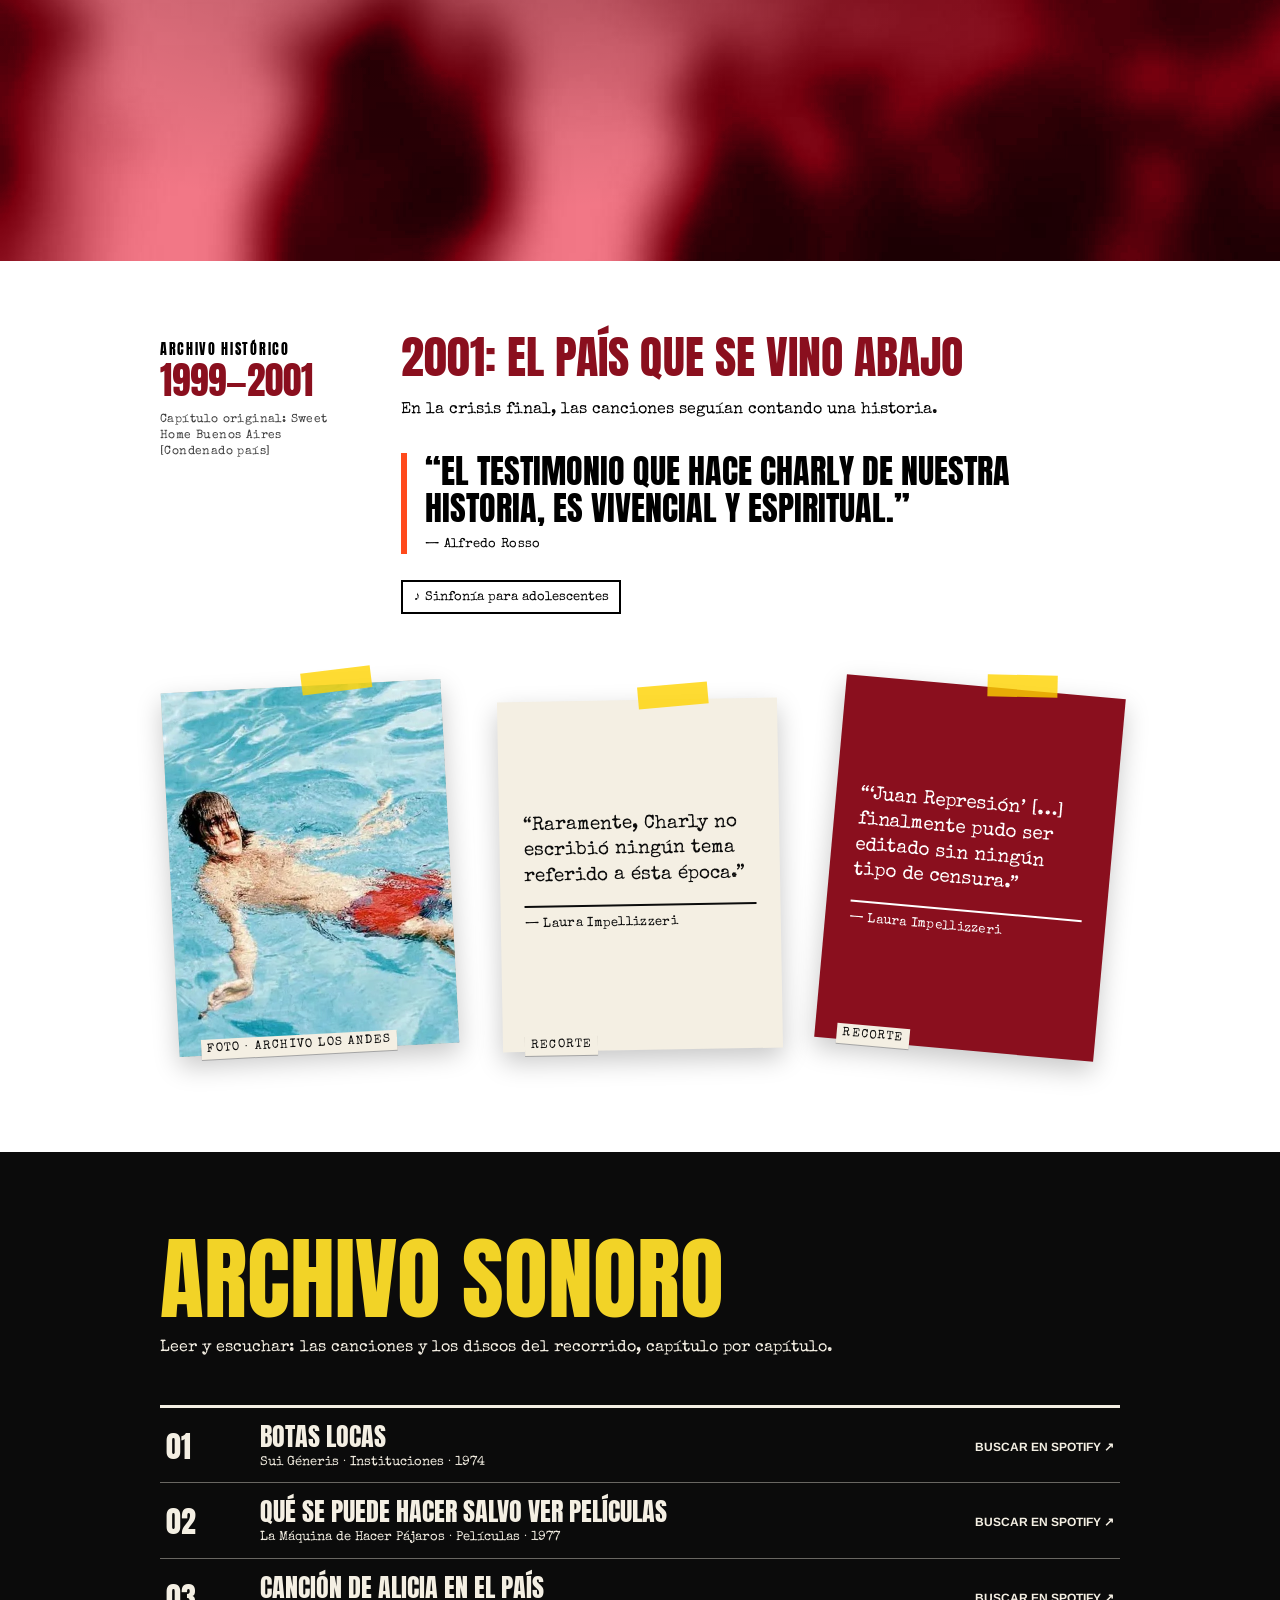
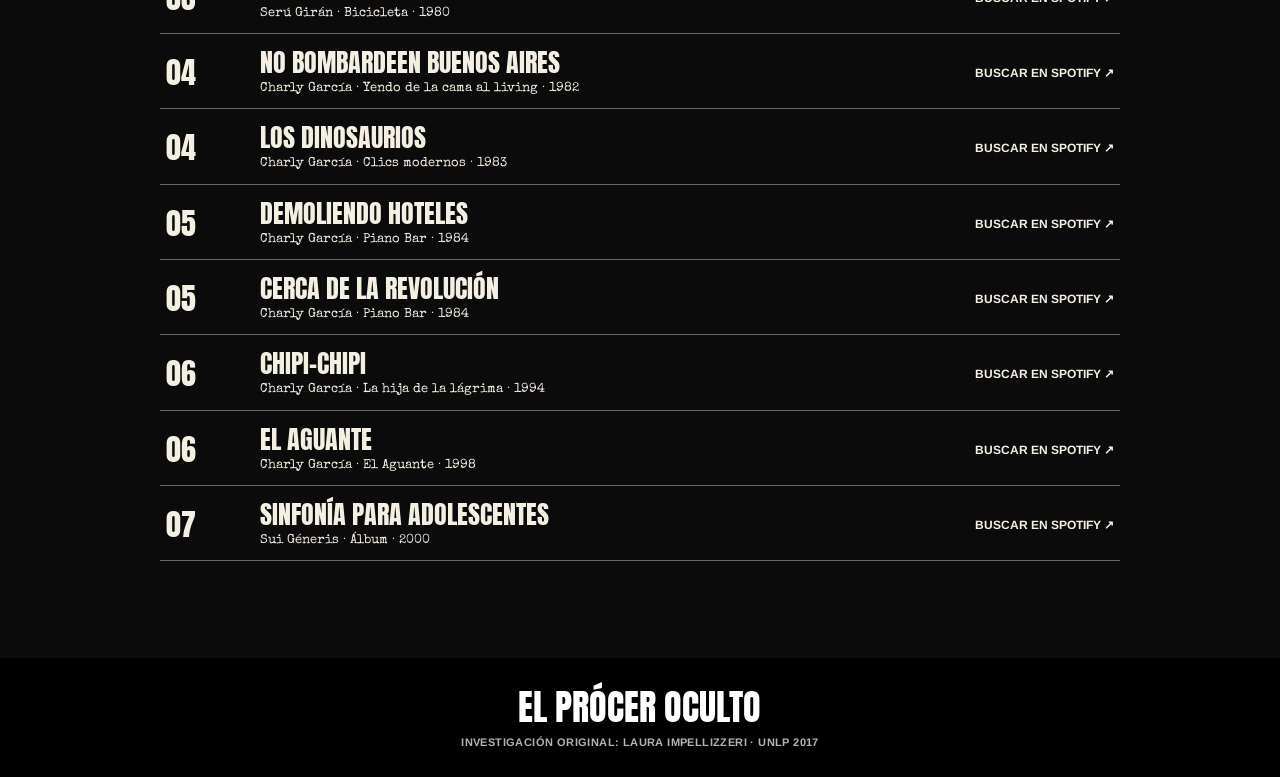
==== commit ec2f91c7: "Corregir Bergero, enlaces de Spotify y sumar vista previa al compartir - Portada: "Editorial Berguer" ====
--- a/capitulos.html
+++ b/capitulos.html
@@ -5,6 +5,18 @@
   <meta name="viewport" content="width=device-width, initial-scale=1">
   <title>Los capítulos, uno por uno — El Prócer Oculto</title>
   <meta name="description" content="Los siete capítulos de El Prócer Oculto: de Sui Géneris a 2001, con las frases y las canciones de cada etapa.">
+  <link rel="icon" type="image/png" href="favicon.png">
+  <link rel="apple-touch-icon" href="assets/img/apple-touch-icon.png">
+  <meta property="og:type" content="website">
+  <meta property="og:site_name" content="El Prócer Oculto">
+  <meta property="og:title" content="Los capítulos, uno por uno — El Prócer Oculto">
+  <meta property="og:description" content="Los siete capítulos de El Prócer Oculto: de Sui Géneris a 2001, con las frases y las canciones de cada etapa.">
+  <meta property="og:url" content="https://franciscofdg.github.io/elproceroculto/capitulos.html">
+  <meta property="og:image" content="https://franciscofdg.github.io/elproceroculto/assets/img/og.jpg">
+  <meta property="og:image:width" content="1200">
+  <meta property="og:image:height" content="630">
+  <meta property="og:locale" content="es_AR">
+  <meta name="twitter:card" content="summary_large_image">
   <link rel="preload" href="assets/fonts/anton-latin-400-normal.woff2" as="font" type="font/woff2" crossorigin>
   <link rel="stylesheet" href="css/styles.css">
 </head>
@@ -73,7 +85,7 @@
                 <footer>— Pedro Aznar, sobre Sui Géneris</footer>
               </blockquote>
               <div class="chips">
-              <a href="https://open.spotify.com/track/4Bz99HLFhEqyzVxCHKGGpA" target="_blank" rel="noopener">♪ Botas Locas</a>
+              <a href="https://open.spotify.com/search/Botas%20Locas%20Sui%20G%C3%A9neris" target="_blank" rel="noopener">♪ Botas Locas</a>
               </div>
             </div>
           </div>
@@ -124,7 +136,7 @@
                 <footer>— Laura Impellizzeri</footer>
               </blockquote>
               <div class="chips">
-              <a href="https://open.spotify.com/track/0evTkLjoSWqhHSQrn6FCaA" target="_blank" rel="noopener">♪ Qué se puede hacer salvo ver películas</a>
+              <a href="https://open.spotify.com/search/Qu%C3%A9%20se%20puede%20hacer%20salvo%20ver%20pel%C3%ADculas%20La%20M%C3%A1quina%20de%20Hacer%20P%C3%A1jaros" target="_blank" rel="noopener">♪ Qué se puede hacer salvo ver películas</a>
               </div>
             </div>
           </div>
@@ -175,7 +187,7 @@
                 <footer>— Charly García, al frenar un recital en Obras</footer>
               </blockquote>
               <div class="chips">
-              <a href="https://open.spotify.com/track/333dwL6o4me2B5dw3Uk4q7" target="_blank" rel="noopener">♪ Canción de Alicia en el País</a>
+              <a href="https://open.spotify.com/search/Canci%C3%B3n%20de%20Alicia%20en%20el%20Pa%C3%ADs%20Ser%C3%BA%20Gir%C3%A1n" target="_blank" rel="noopener">♪ Canción de Alicia en el País</a>
               </div>
             </div>
           </div>
@@ -226,8 +238,8 @@
                 <footer>— Charly García, sobre Los dinosaurios</footer>
               </blockquote>
               <div class="chips">
-              <a href="https://open.spotify.com/track/3aMKVw1oXkAdeAVXO2TucF" target="_blank" rel="noopener">♪ No bombardeen Buenos Aires</a>
-              <a href="https://open.spotify.com/track/1VPfMrrcGqJoPEA1v7zH0E" target="_blank" rel="noopener">♪ Los dinosaurios</a>
+              <a href="https://open.spotify.com/search/No%20bombardeen%20Buenos%20Aires%20Charly%20Garc%C3%ADa" target="_blank" rel="noopener">♪ No bombardeen Buenos Aires</a>
+              <a href="https://open.spotify.com/search/Los%20dinosaurios%20Charly%20Garc%C3%ADa" target="_blank" rel="noopener">♪ Los dinosaurios</a>
               </div>
             </div>
           </div>
@@ -278,8 +290,8 @@
                 <footer>— Alfredo Rosso, sobre Demoliendo hoteles</footer>
               </blockquote>
               <div class="chips">
-              <a href="https://open.spotify.com/track/4DKhyUv833bvO9QoGUbAwy" target="_blank" rel="noopener">♪ Demoliendo hoteles</a>
-              <a href="https://open.spotify.com/track/66grIvFLGrI4tNhggO2DAd" target="_blank" rel="noopener">♪ Cerca de la revolución</a>
+              <a href="https://open.spotify.com/search/Demoliendo%20hoteles%20Charly%20Garc%C3%ADa" target="_blank" rel="noopener">♪ Demoliendo hoteles</a>
+              <a href="https://open.spotify.com/search/Cerca%20de%20la%20revoluci%C3%B3n%20Charly%20Garc%C3%ADa" target="_blank" rel="noopener">♪ Cerca de la revolución</a>
               </div>
             </div>
           </div>
@@ -330,8 +342,8 @@
                 <footer>— Alfredo Rosso</footer>
               </blockquote>
               <div class="chips">
-              <a href="https://open.spotify.com/track/27KxaaTmjsTcnJVaz0dOOo" target="_blank" rel="noopener">♪ Chipi-Chipi</a>
-              <a href="https://open.spotify.com/track/20YGP4Rz7hPIBnntRbKwKi" target="_blank" rel="noopener">♪ El aguante</a>
+              <a href="https://open.spotify.com/search/Chipi-Chipi%20Charly%20Garc%C3%ADa" target="_blank" rel="noopener">♪ Chipi-Chipi</a>
+              <a href="https://open.spotify.com/search/El%20aguante%20Charly%20Garc%C3%ADa" target="_blank" rel="noopener">♪ El aguante</a>
               </div>
             </div>
           </div>
@@ -384,7 +396,7 @@
                 <footer>— Alfredo Rosso</footer>
               </blockquote>
               <div class="chips">
-              <a href="https://open.spotify.com/album/7FzdrHxVkMPp5V97Y5dZlr" target="_blank" rel="noopener">♪ Sinfonía para adolescentes</a>
+              <a href="https://open.spotify.com/search/Sinfon%C3%ADa%20para%20adolescentes%20Sui%20G%C3%A9neris" target="_blank" rel="noopener">♪ Sinfonía para adolescentes</a>
               </div>
             </div>
           </div>
@@ -414,55 +426,55 @@
         <h2 class="sonoro__titulo">Archivo sonoro</h2>
         <p class="sonoro__bajada">Leer y escuchar: las canciones y los discos del recorrido, capítulo por capítulo.</p>
         <ol class="pistas">
-          <li><a href="https://open.spotify.com/track/4Bz99HLFhEqyzVxCHKGGpA" target="_blank" rel="noopener">
+          <li><a href="https://open.spotify.com/search/Botas%20Locas%20Sui%20G%C3%A9neris" target="_blank" rel="noopener">
             <span class="pistas__cap">01</span>
             <span class="pistas__tema">Botas Locas<span class="pistas__dato">Sui Géneris · Instituciones · 1974</span></span>
-            <span class="pistas__ir">Escuchar en Spotify ↗</span>
-          </a></li>
-          <li><a href="https://open.spotify.com/track/0evTkLjoSWqhHSQrn6FCaA" target="_blank" rel="noopener">
+            <span class="pistas__ir">Buscar en Spotify ↗</span>
+          </a></li>
+          <li><a href="https://open.spotify.com/search/Qu%C3%A9%20se%20puede%20hacer%20salvo%20ver%20pel%C3%ADculas%20La%20M%C3%A1quina%20de%20Hacer%20P%C3%A1jaros" target="_blank" rel="noopener">
             <span class="pistas__cap">02</span>
             <span class="pistas__tema">Qué se puede hacer salvo ver películas<span class="pistas__dato">La Máquina de Hacer Pájaros · Películas · 1977</span></span>
-            <span class="pistas__ir">Escuchar en Spotify ↗</span>
-          </a></li>
-          <li><a href="https://open.spotify.com/track/333dwL6o4me2B5dw3Uk4q7" target="_blank" rel="noopener">
+            <span class="pistas__ir">Buscar en Spotify ↗</span>
+          </a></li>
+          <li><a href="https://open.spotify.com/search/Canci%C3%B3n%20de%20Alicia%20en%20el%20Pa%C3%ADs%20Ser%C3%BA%20Gir%C3%A1n" target="_blank" rel="noopener">
             <span class="pistas__cap">03</span>
             <span class="pistas__tema">Canción de Alicia en el País<span class="pistas__dato">Serú Girán · Bicicleta · 1980</span></span>
-            <span class="pistas__ir">Escuchar en Spotify ↗</span>
-          </a></li>
-          <li><a href="https://open.spotify.com/track/3aMKVw1oXkAdeAVXO2TucF" target="_blank" rel="noopener">
+            <span class="pistas__ir">Buscar en Spotify ↗</span>
+          </a></li>
+          <li><a href="https://open.spotify.com/search/No%20bombardeen%20Buenos%20Aires%20Charly%20Garc%C3%ADa" target="_blank" rel="noopener">
             <span class="pistas__cap">04</span>
             <span class="pistas__tema">No bombardeen Buenos Aires<span class="pistas__dato">Charly García · Yendo de la cama al living · 1982</span></span>
-            <span class="pistas__ir">Escuchar en Spotify ↗</span>
-          </a></li>
-          <li><a href="https://open.spotify.com/track/1VPfMrrcGqJoPEA1v7zH0E" target="_blank" rel="noopener">
+            <span class="pistas__ir">Buscar en Spotify ↗</span>
+          </a></li>
+          <li><a href="https://open.spotify.com/search/Los%20dinosaurios%20Charly%20Garc%C3%ADa" target="_blank" rel="noopener">
             <span class="pistas__cap">04</span>
             <span class="pistas__tema">Los dinosaurios<span class="pistas__dato">Charly García · Clics modernos · 1983</span></span>
-            <span class="pistas__ir">Escuchar en Spotify ↗</span>
-          </a></li>
-          <li><a href="https://open.spotify.com/track/4DKhyUv833bvO9QoGUbAwy" target="_blank" rel="noopener">
+            <span class="pistas__ir">Buscar en Spotify ↗</span>
+          </a></li>
+          <li><a href="https://open.spotify.com/search/Demoliendo%20hoteles%20Charly%20Garc%C3%ADa" target="_blank" rel="noopener">
             <span class="pistas__cap">05</span>
             <span class="pistas__tema">Demoliendo hoteles<span class="pistas__dato">Charly García · Piano Bar · 1984</span></span>
-            <span class="pistas__ir">Escuchar en Spotify ↗</span>
-          </a></li>
-          <li><a href="https://open.spotify.com/track/66grIvFLGrI4tNhggO2DAd" target="_blank" rel="noopener">
+            <span class="pistas__ir">Buscar en Spotify ↗</span>
+          </a></li>
+          <li><a href="https://open.spotify.com/search/Cerca%20de%20la%20revoluci%C3%B3n%20Charly%20Garc%C3%ADa" target="_blank" rel="noopener">
             <span class="pistas__cap">05</span>
             <span class="pistas__tema">Cerca de la revolución<span class="pistas__dato">Charly García · Piano Bar · 1984</span></span>
-            <span class="pistas__ir">Escuchar en Spotify ↗</span>
-          </a></li>
-          <li><a href="https://open.spotify.com/track/27KxaaTmjsTcnJVaz0dOOo" target="_blank" rel="noopener">
+            <span class="pistas__ir">Buscar en Spotify ↗</span>
+          </a></li>
+          <li><a href="https://open.spotify.com/search/Chipi-Chipi%20Charly%20Garc%C3%ADa" target="_blank" rel="noopener">
             <span class="pistas__cap">06</span>
             <span class="pistas__tema">Chipi-Chipi<span class="pistas__dato">Charly García · La hija de la lágrima · 1994</span></span>
-            <span class="pistas__ir">Escuchar en Spotify ↗</span>
-          </a></li>
-          <li><a href="https://open.spotify.com/track/20YGP4Rz7hPIBnntRbKwKi" target="_blank" rel="noopener">
+            <span class="pistas__ir">Buscar en Spotify ↗</span>
+          </a></li>
+          <li><a href="https://open.spotify.com/search/El%20aguante%20Charly%20Garc%C3%ADa" target="_blank" rel="noopener">
             <span class="pistas__cap">06</span>
             <span class="pistas__tema">El aguante<span class="pistas__dato">Charly García · El Aguante · 1998</span></span>
-            <span class="pistas__ir">Escuchar en Spotify ↗</span>
-          </a></li>
-          <li><a href="https://open.spotify.com/album/7FzdrHxVkMPp5V97Y5dZlr" target="_blank" rel="noopener">
+            <span class="pistas__ir">Buscar en Spotify ↗</span>
+          </a></li>
+          <li><a href="https://open.spotify.com/search/Sinfon%C3%ADa%20para%20adolescentes%20Sui%20G%C3%A9neris" target="_blank" rel="noopener">
             <span class="pistas__cap">07</span>
             <span class="pistas__tema">Sinfonía para adolescentes<span class="pistas__dato">Sui Géneris · Álbum · 2000</span></span>
-            <span class="pistas__ir">Escuchar en Spotify ↗</span>
+            <span class="pistas__ir">Buscar en Spotify ↗</span>
           </a></li>
         </ol>
       </div>
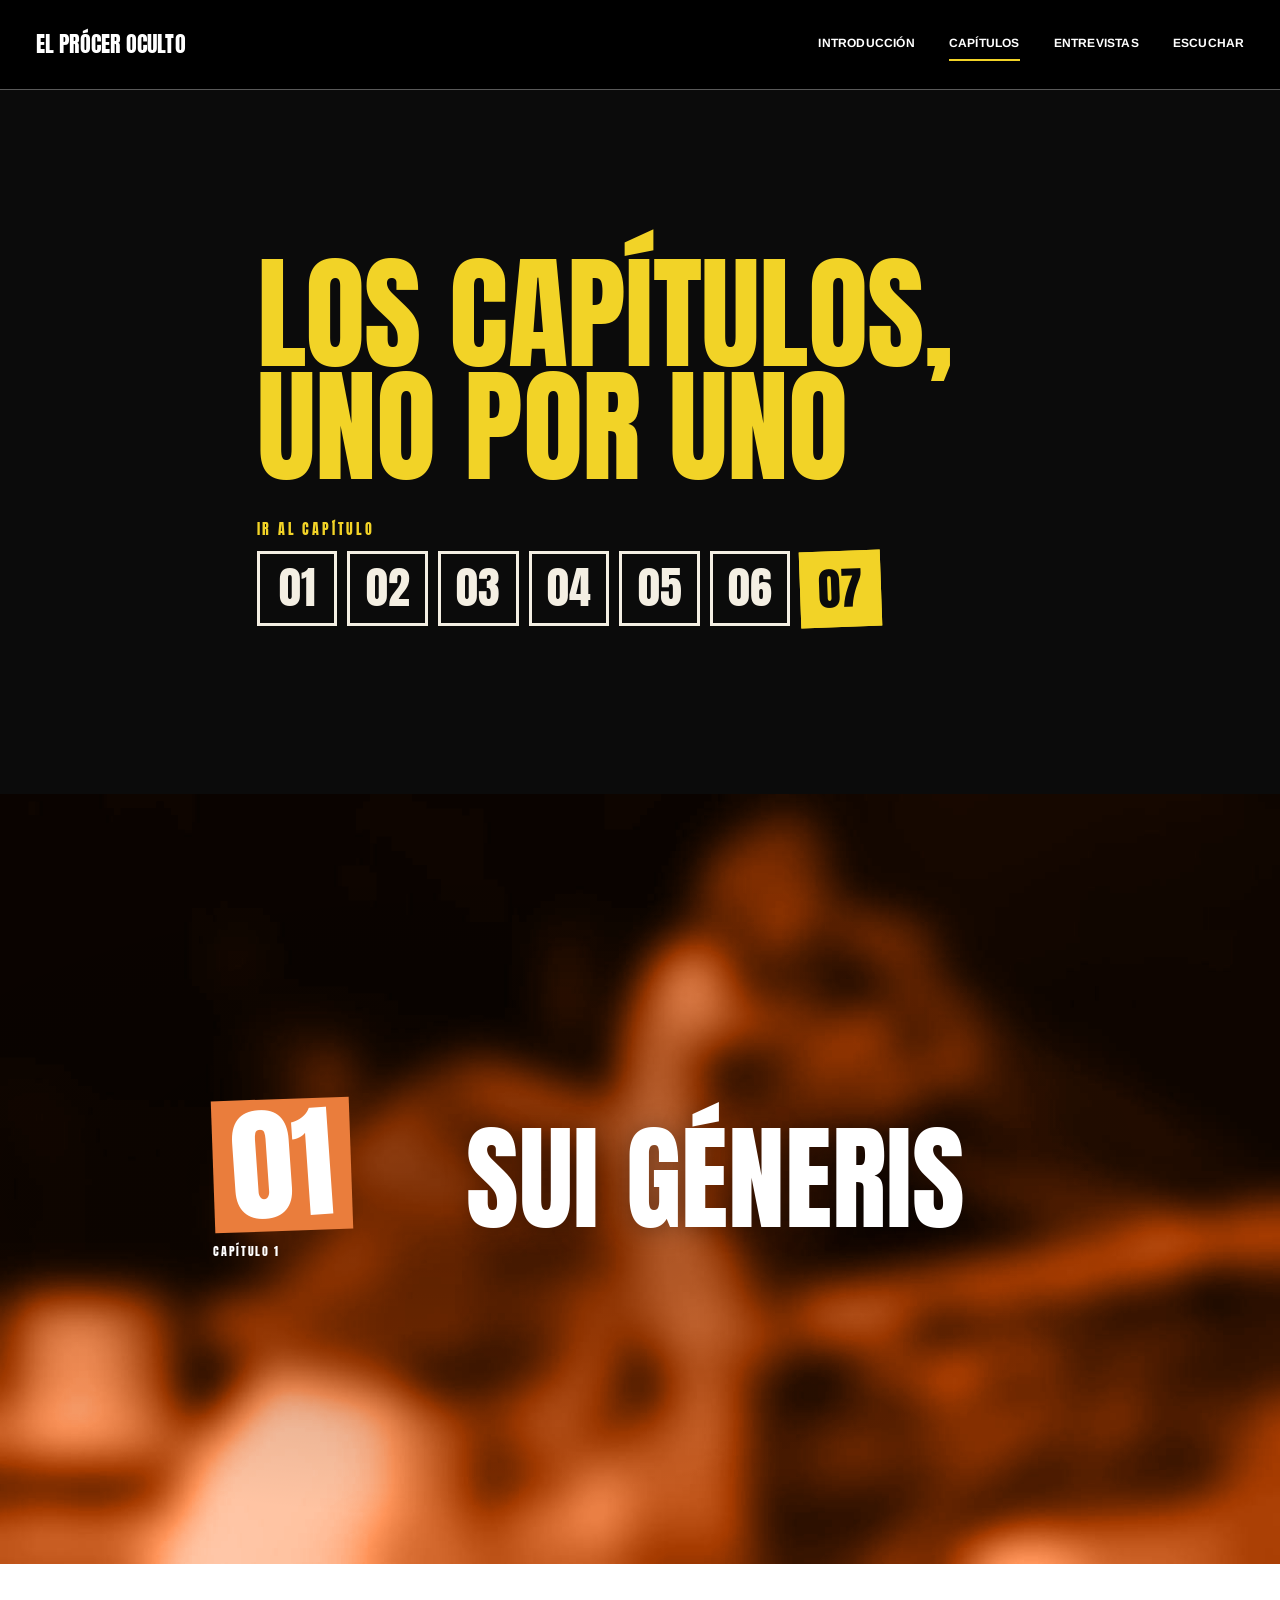
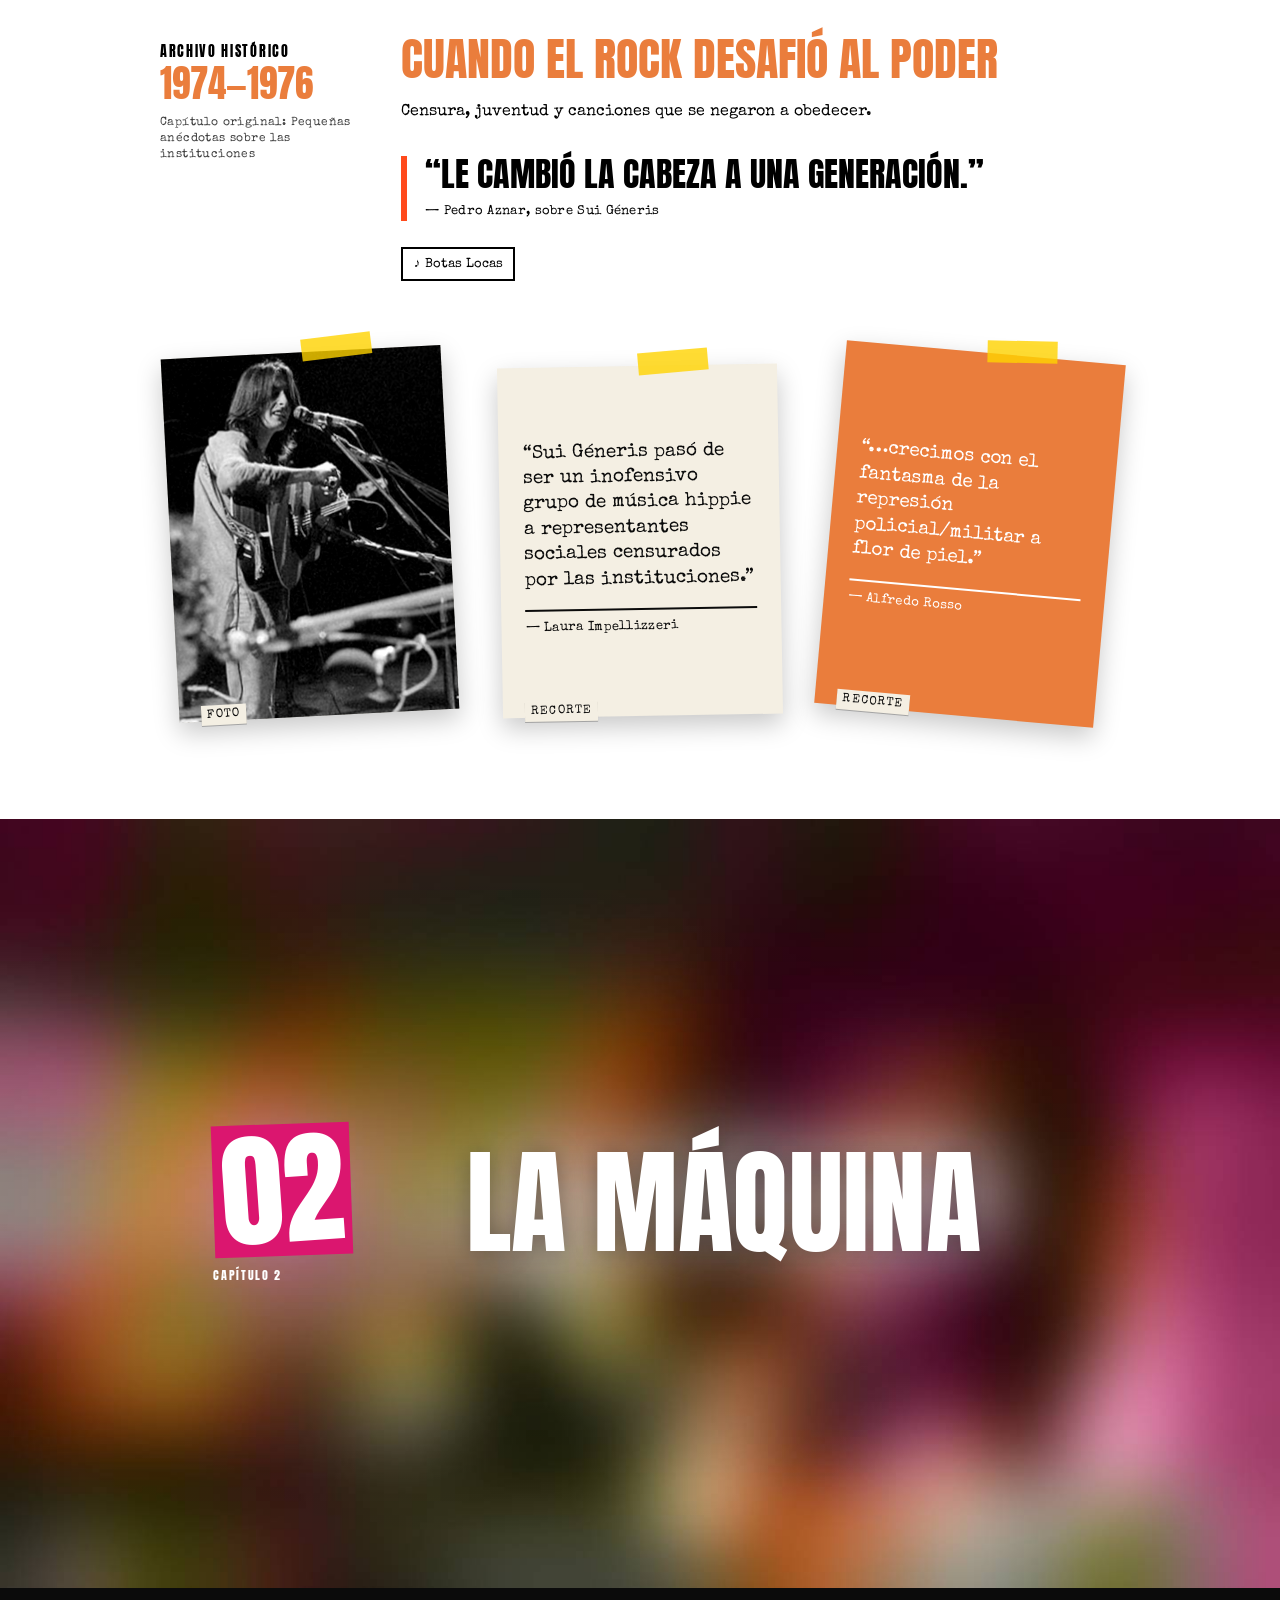
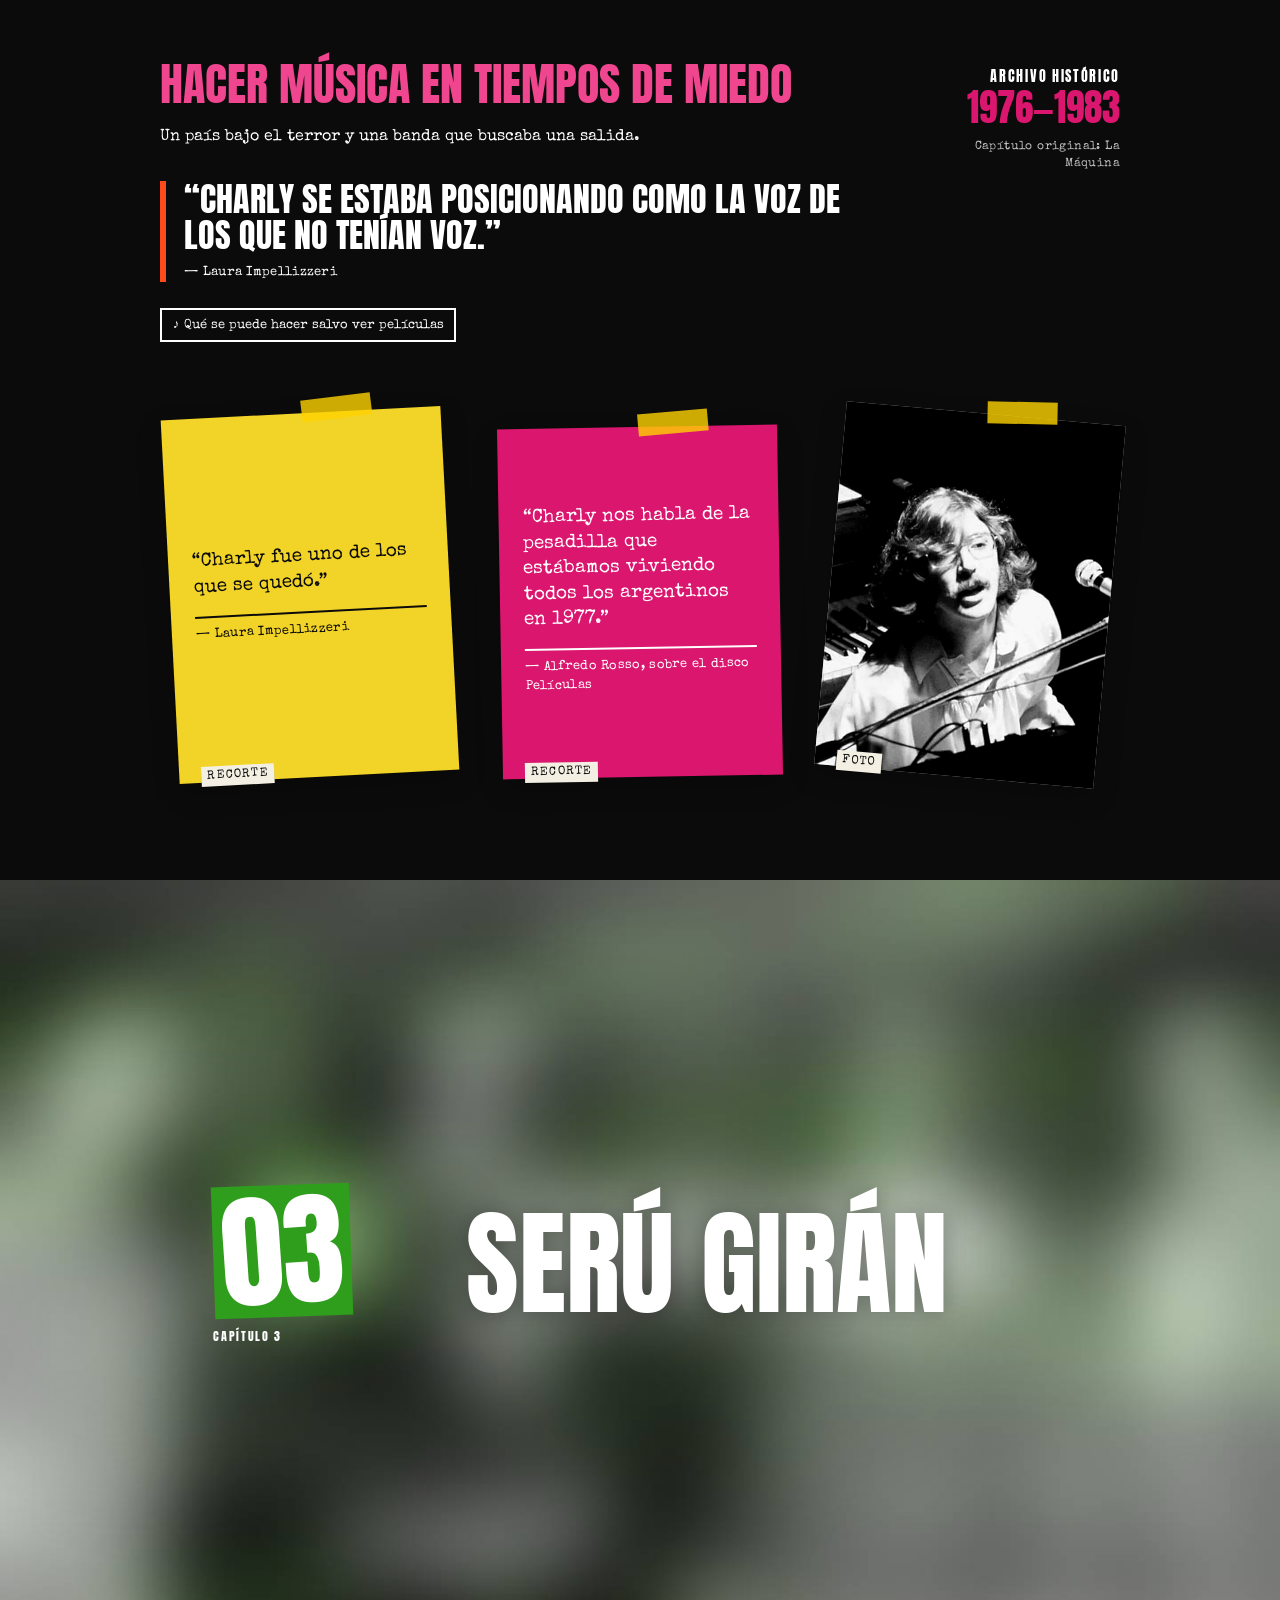
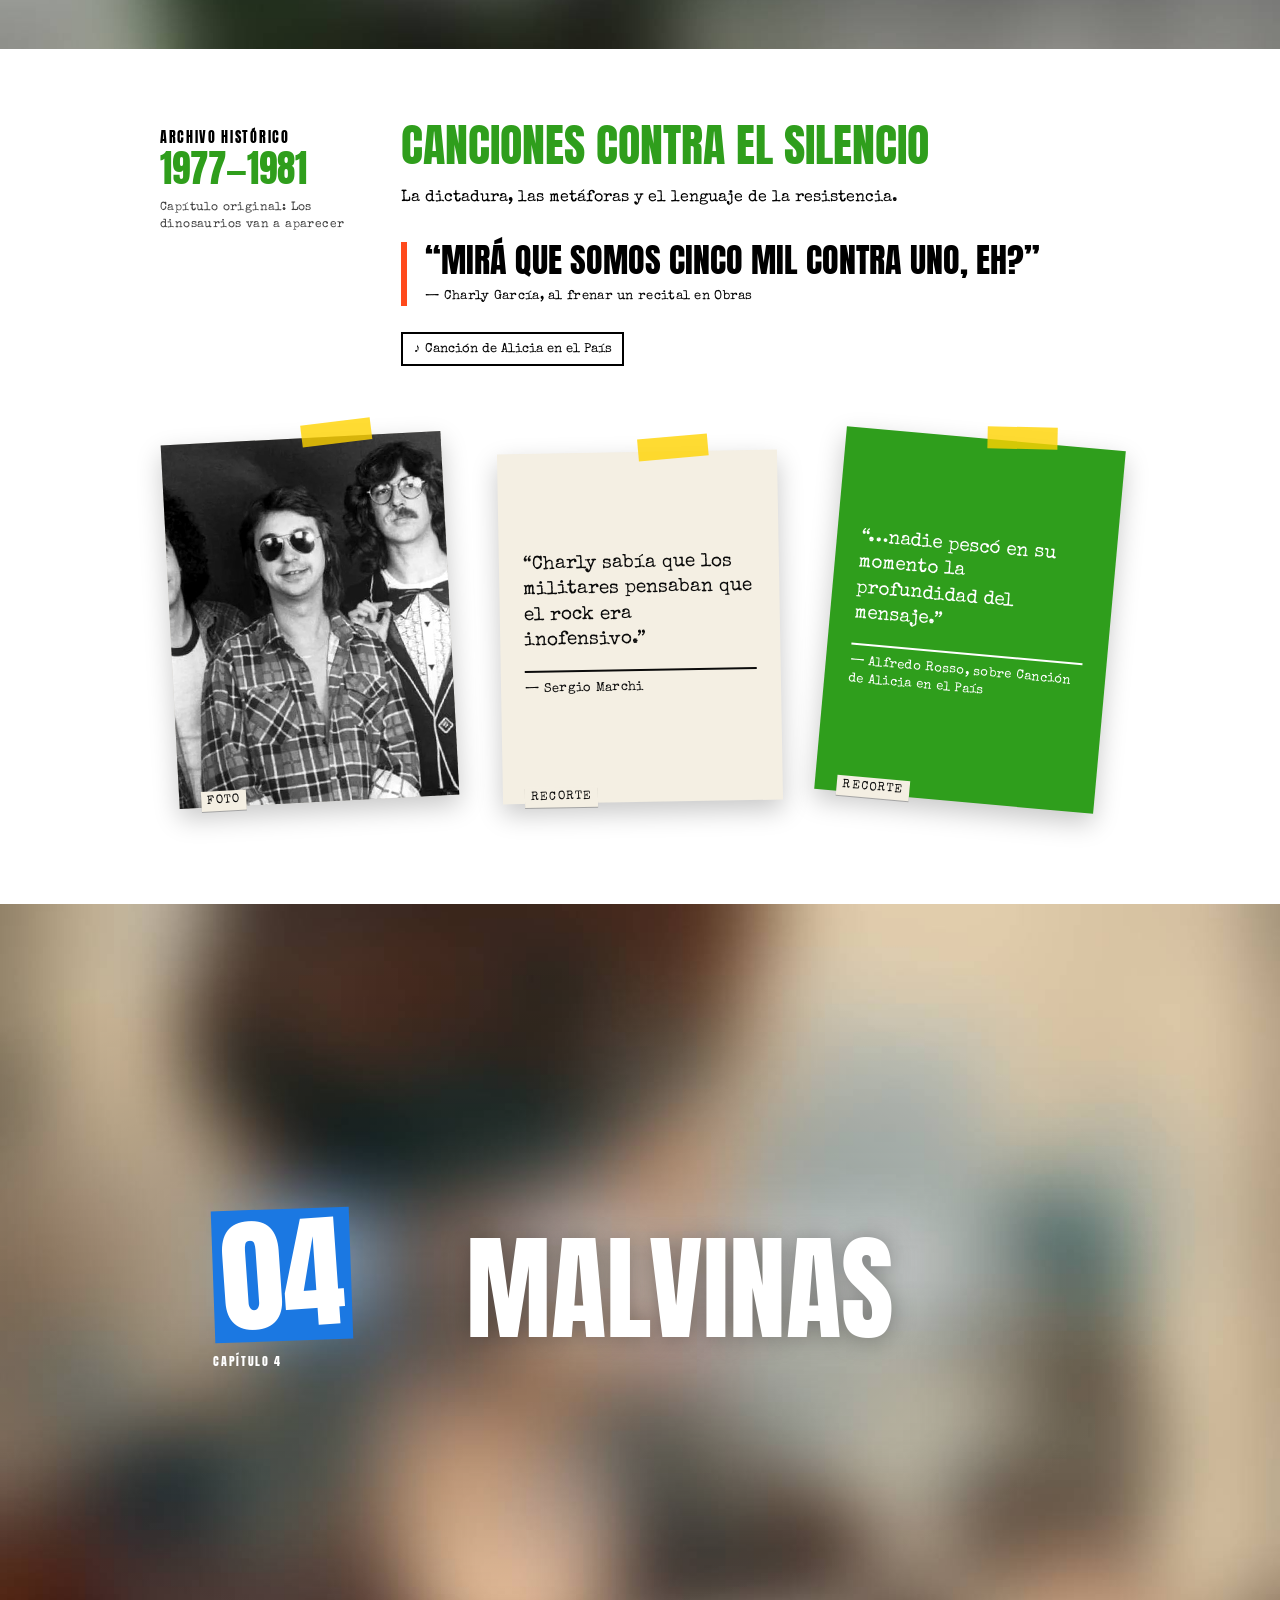
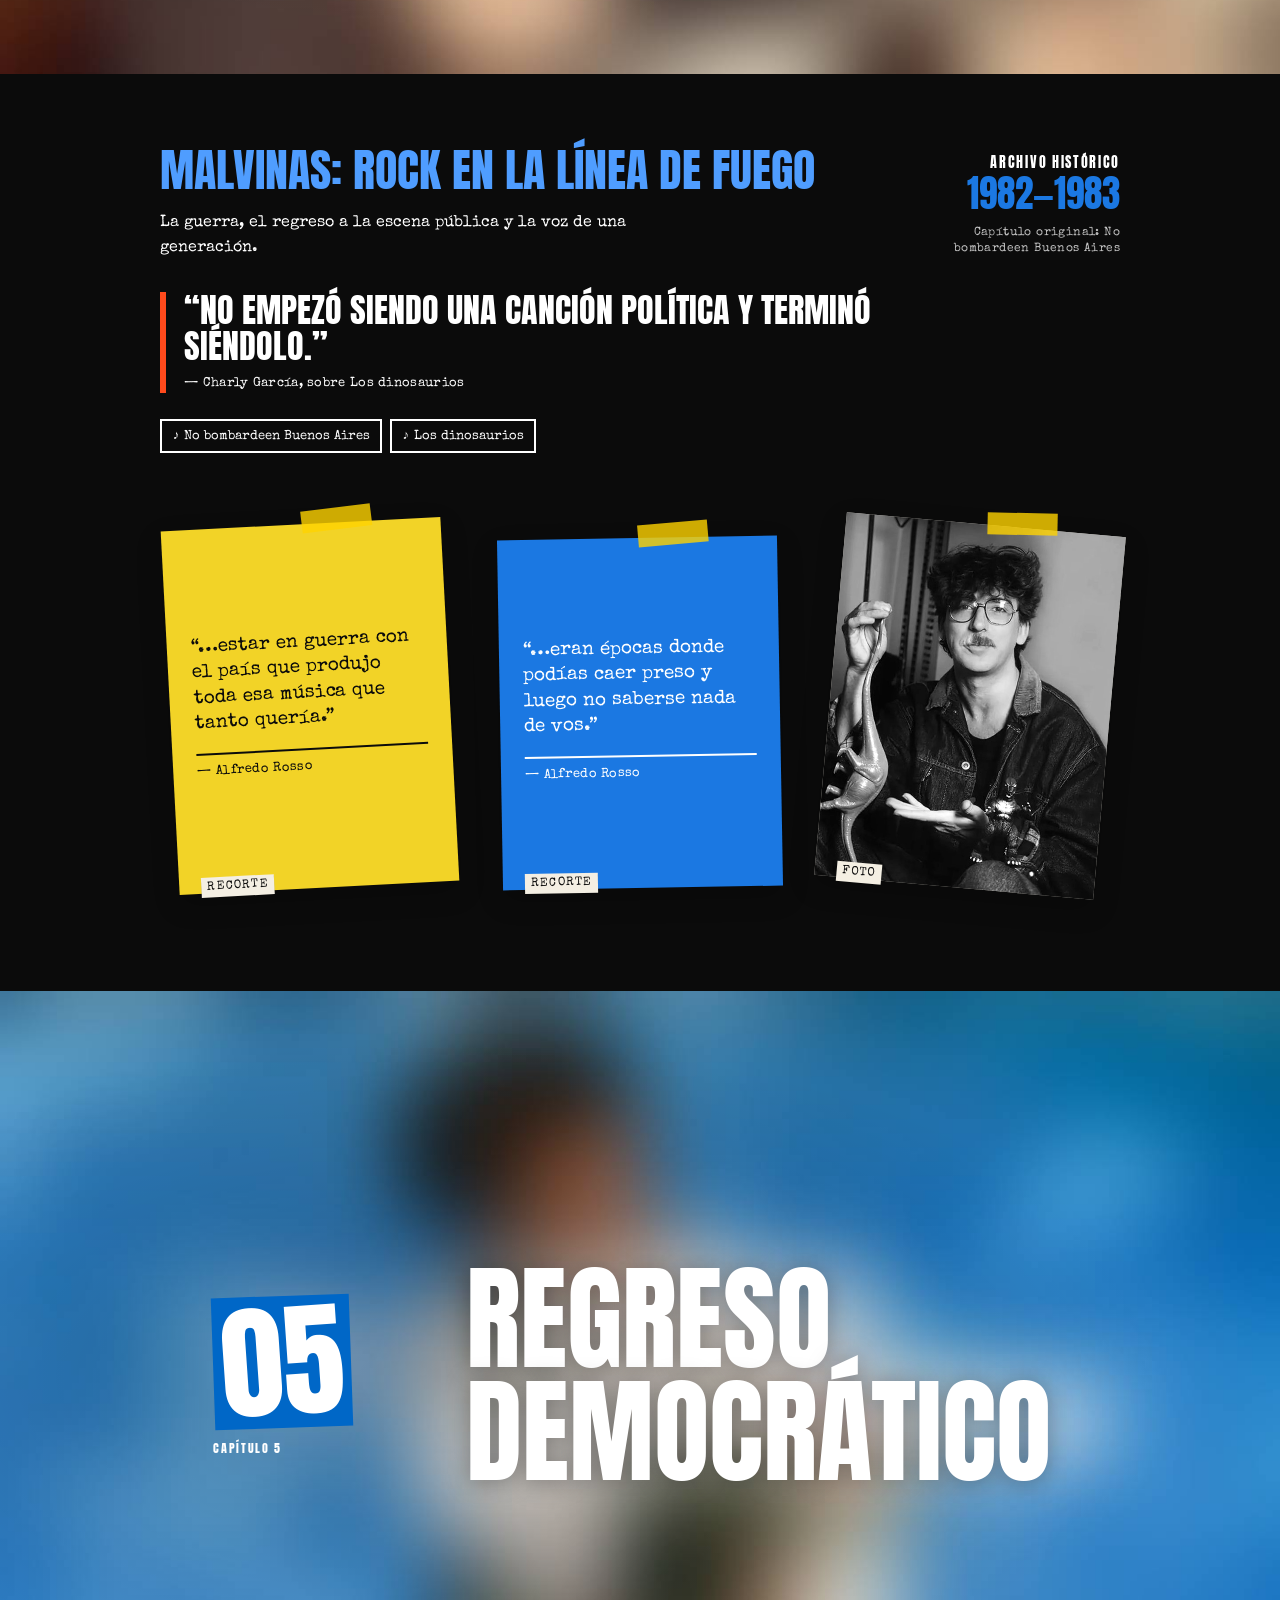
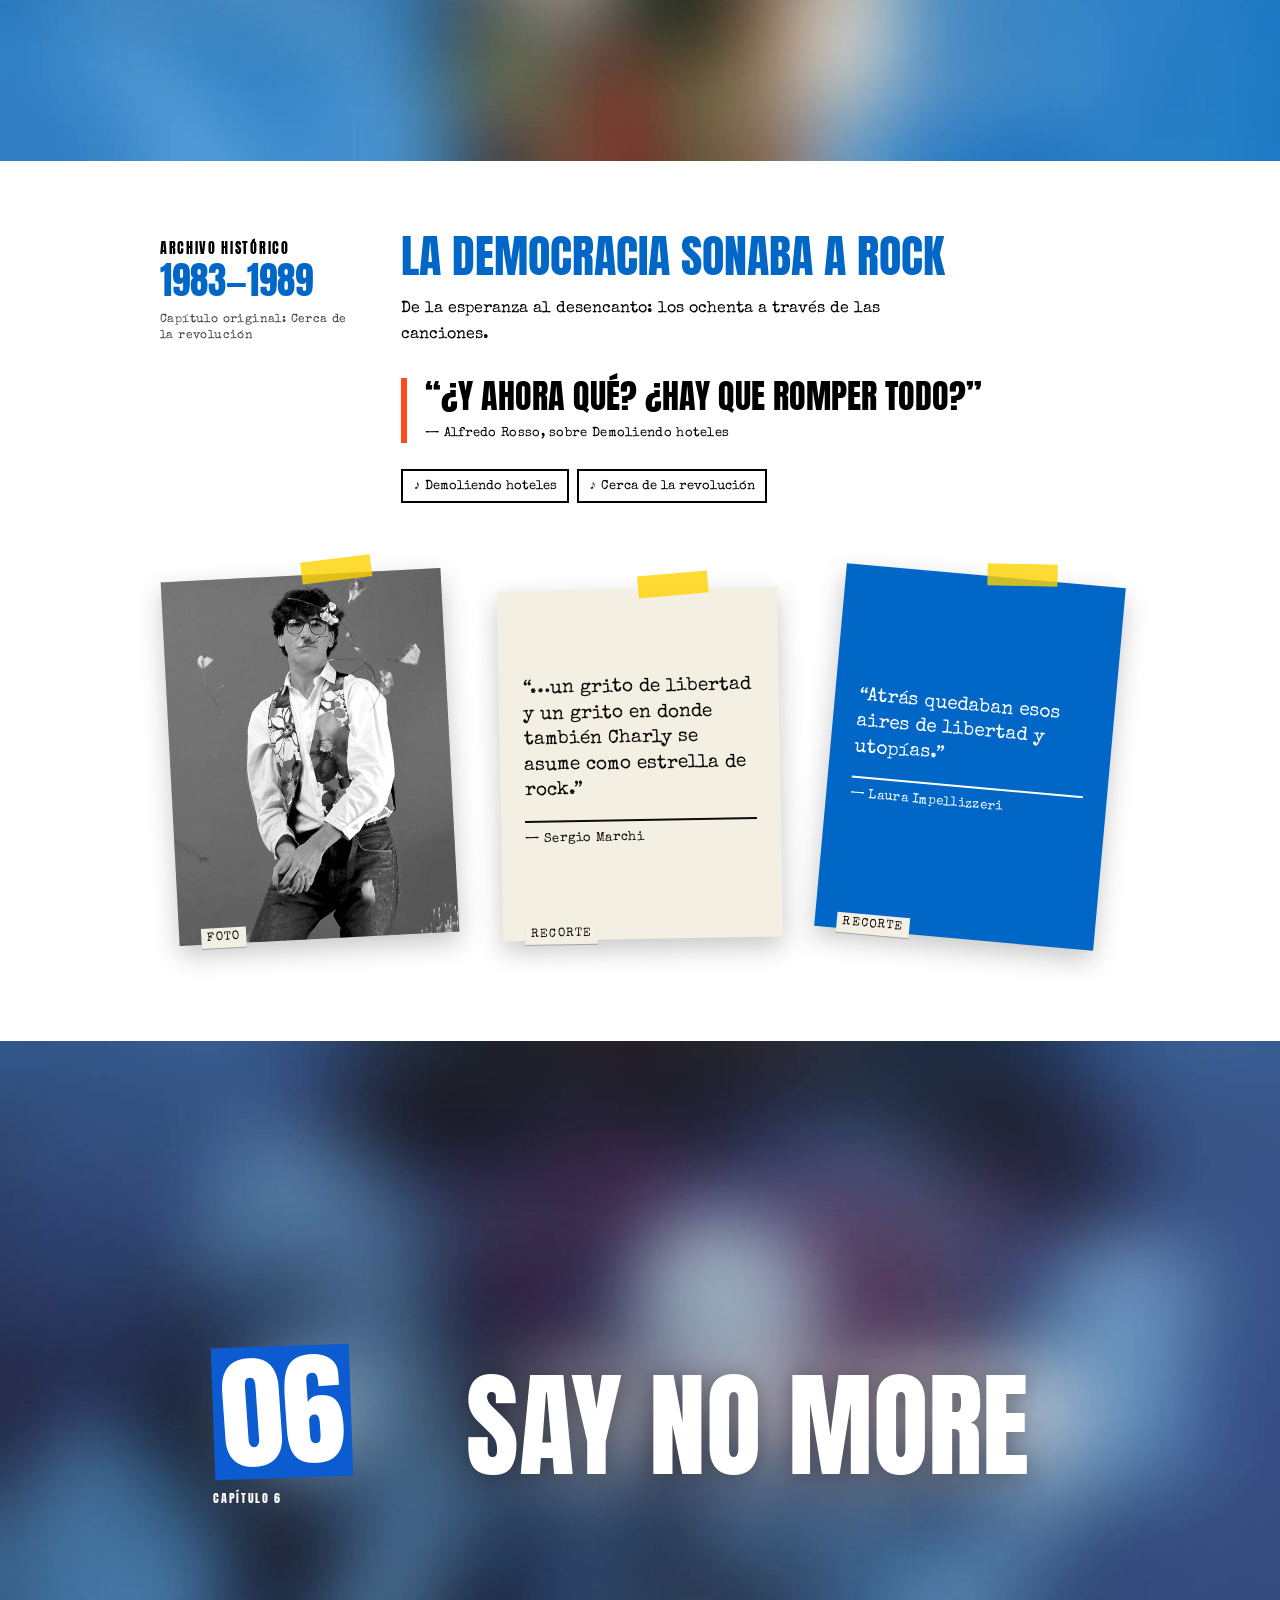
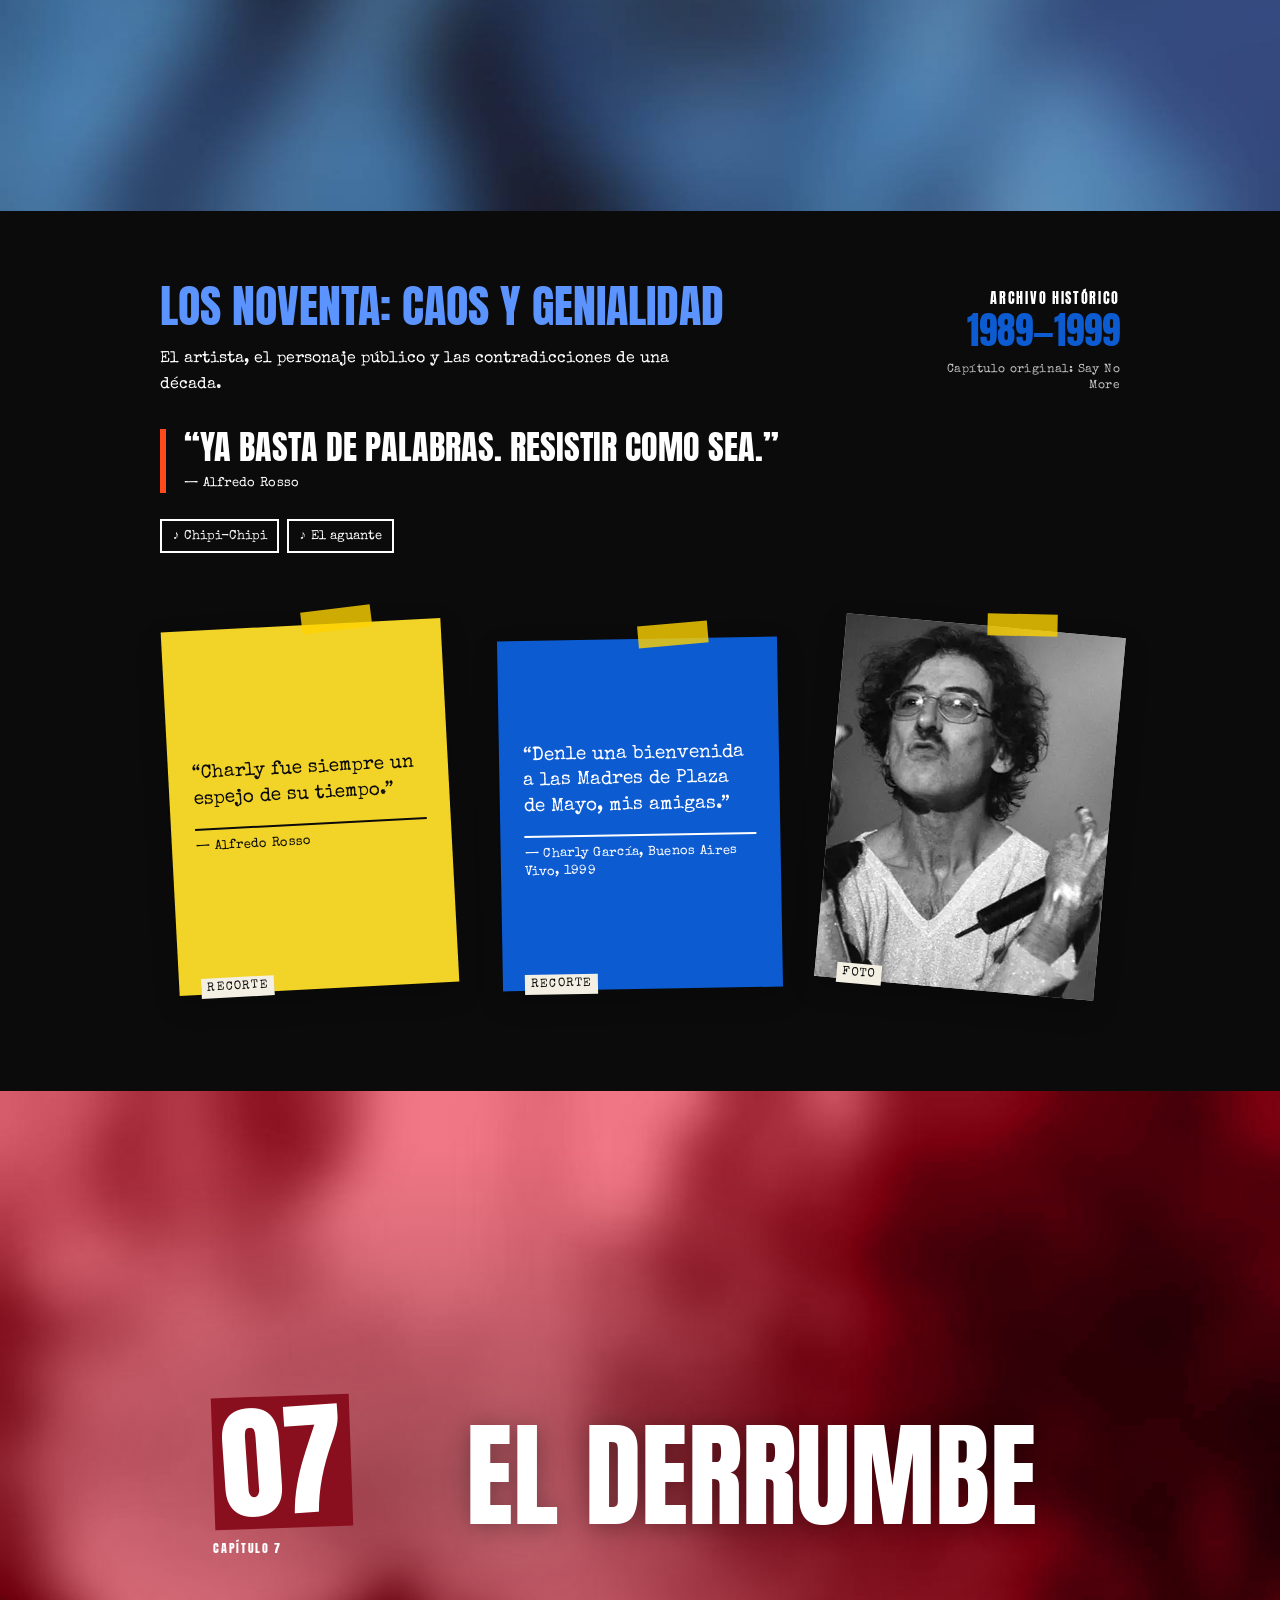
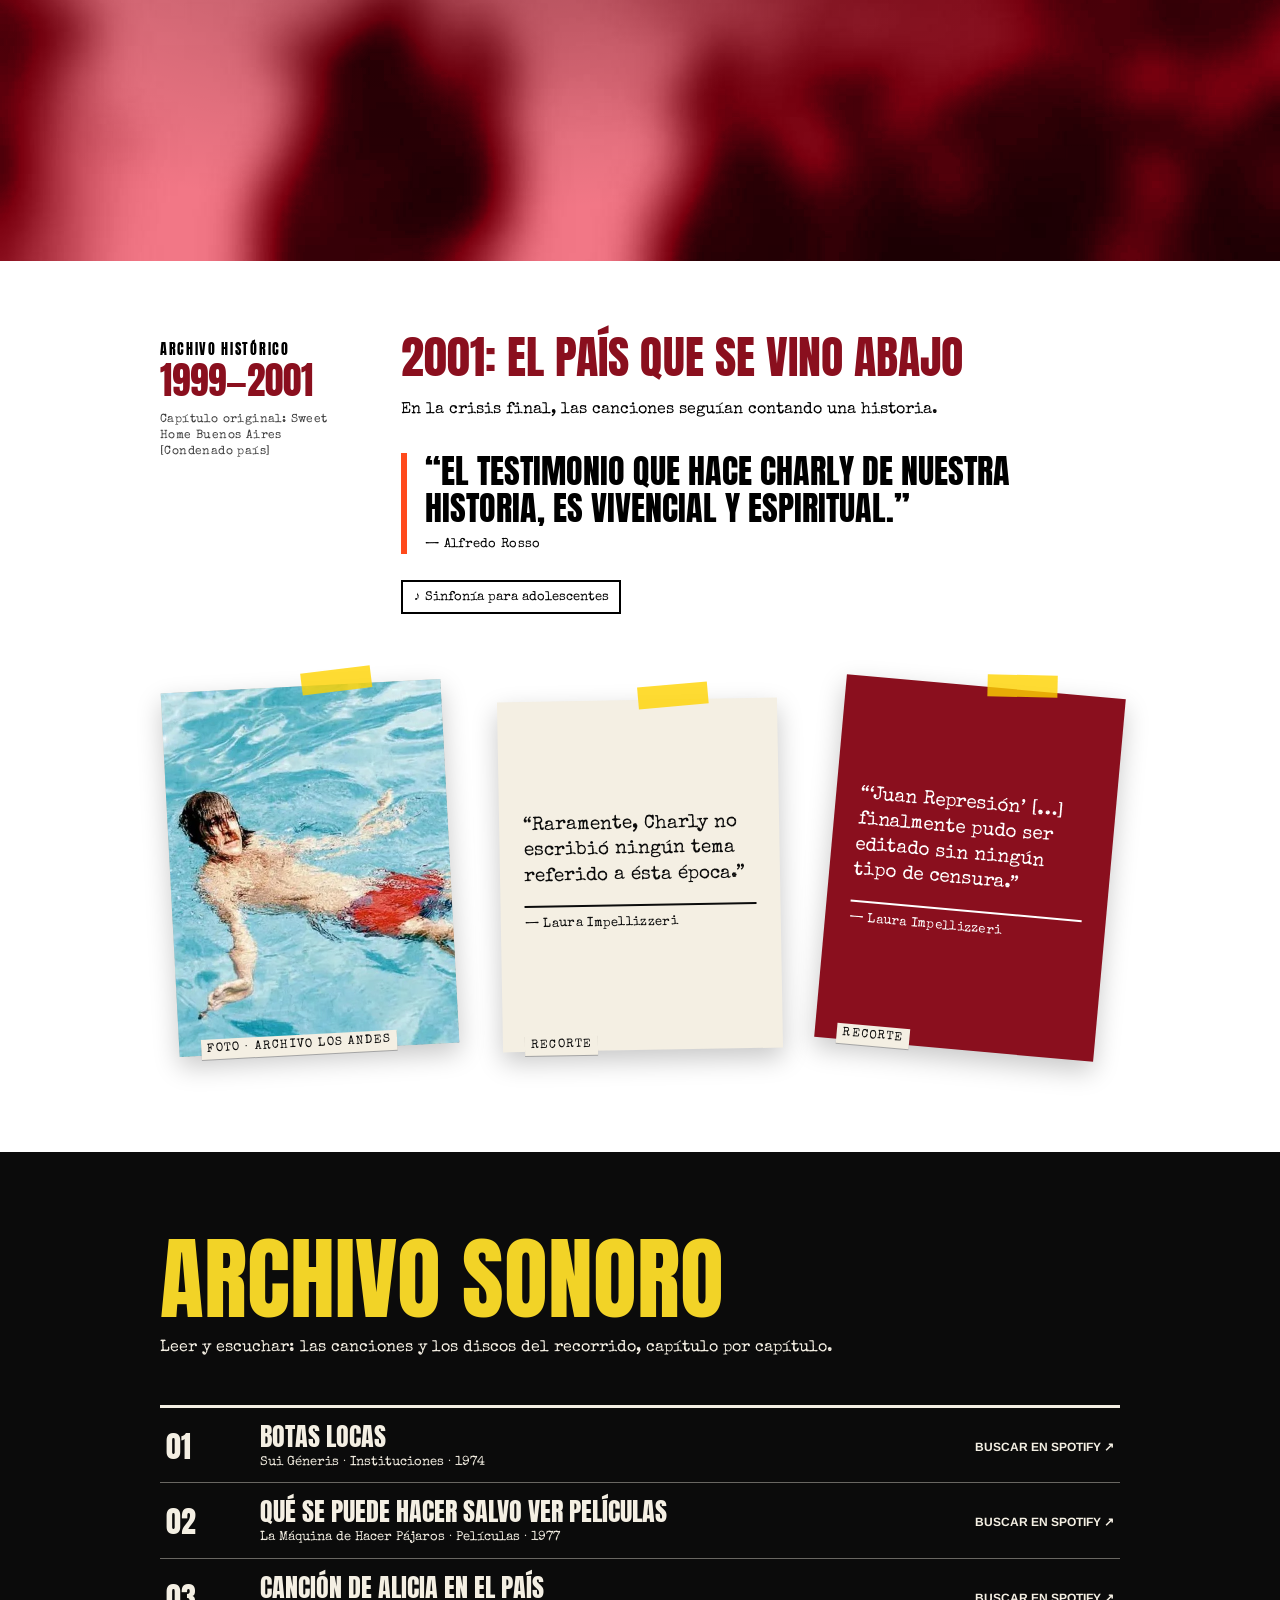
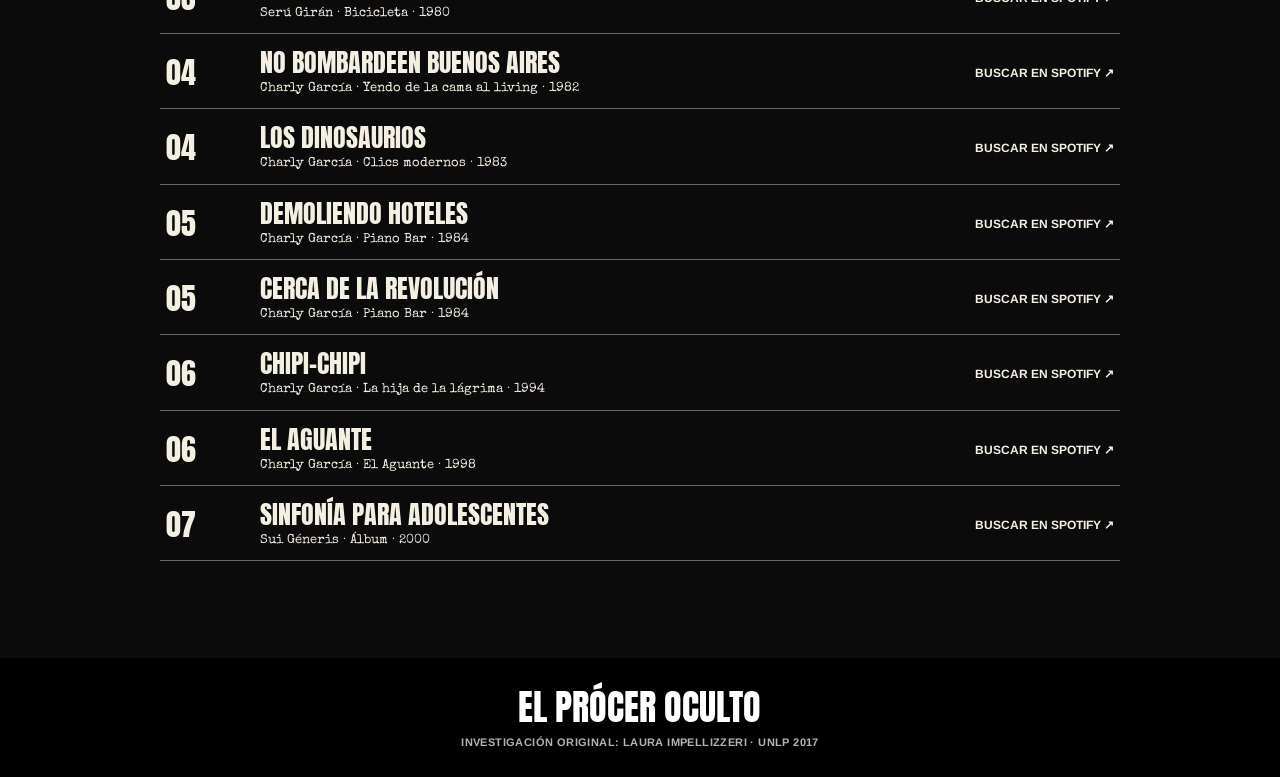
==== commit e0609c29: "Aplicar el blur a la portada del capítulo 01 Mismo tratamiento que las portadas 02-07; se conserva e" ====
--- a/capitulos.html
+++ b/capitulos.html
@@ -59,7 +59,7 @@
     <!-- CAPÍTULO 01 -->
     <section class="cap" id="cap-01" style="--color:#ea7d3c; --color-claro:#ea7d3c">
       <header class="banda">
-      <img class="banda__foto" src="assets/img/01-base.jpg" alt="Sui Géneris en vivo: Nito Mestre canta con la guitarra y Charly García está de espaldas frente al teclado.">
+      <img class="banda__foto" src="assets/img/01-banda.jpg" alt="Sui Géneris en vivo: Nito Mestre canta con la guitarra y Charly García está de espaldas frente al teclado.">
       <div class="banda__tinte" style="background:#c2571c"></div>
         <div class="banda__in">
           <div class="banda__num">
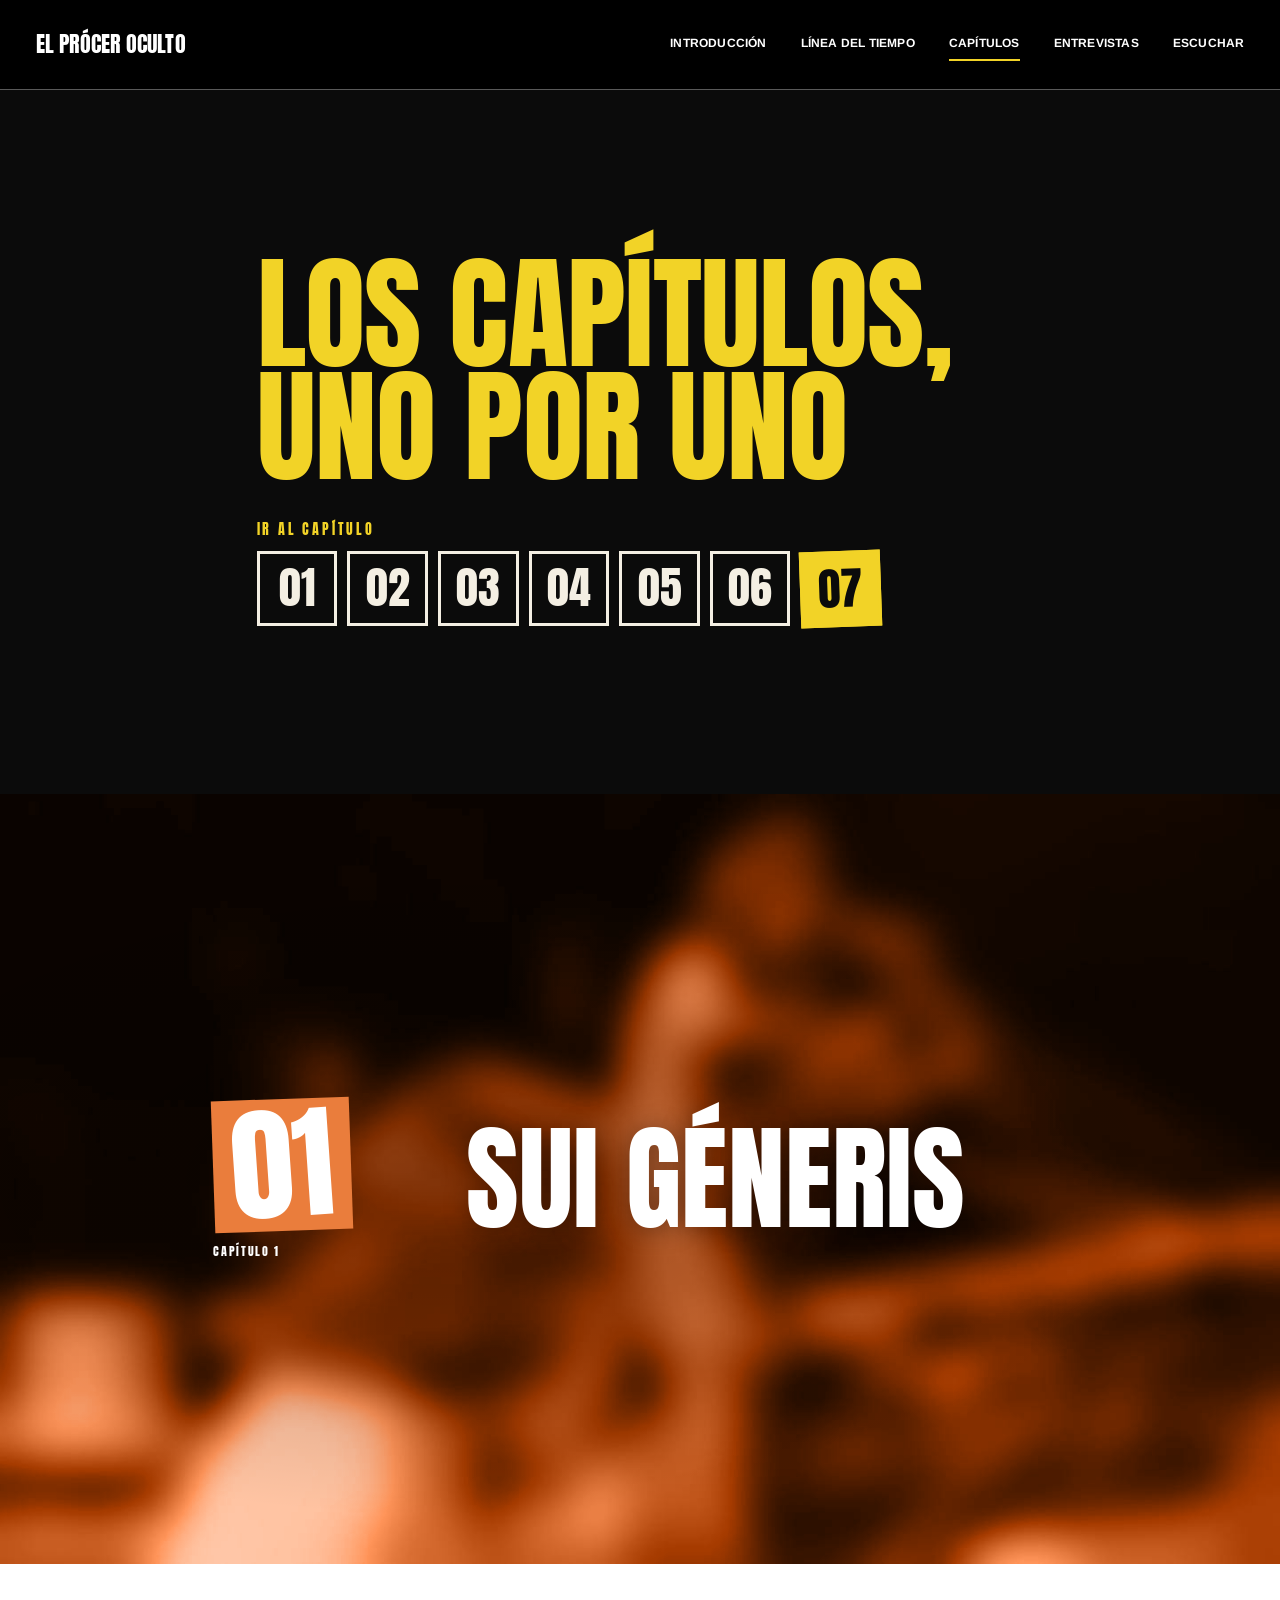
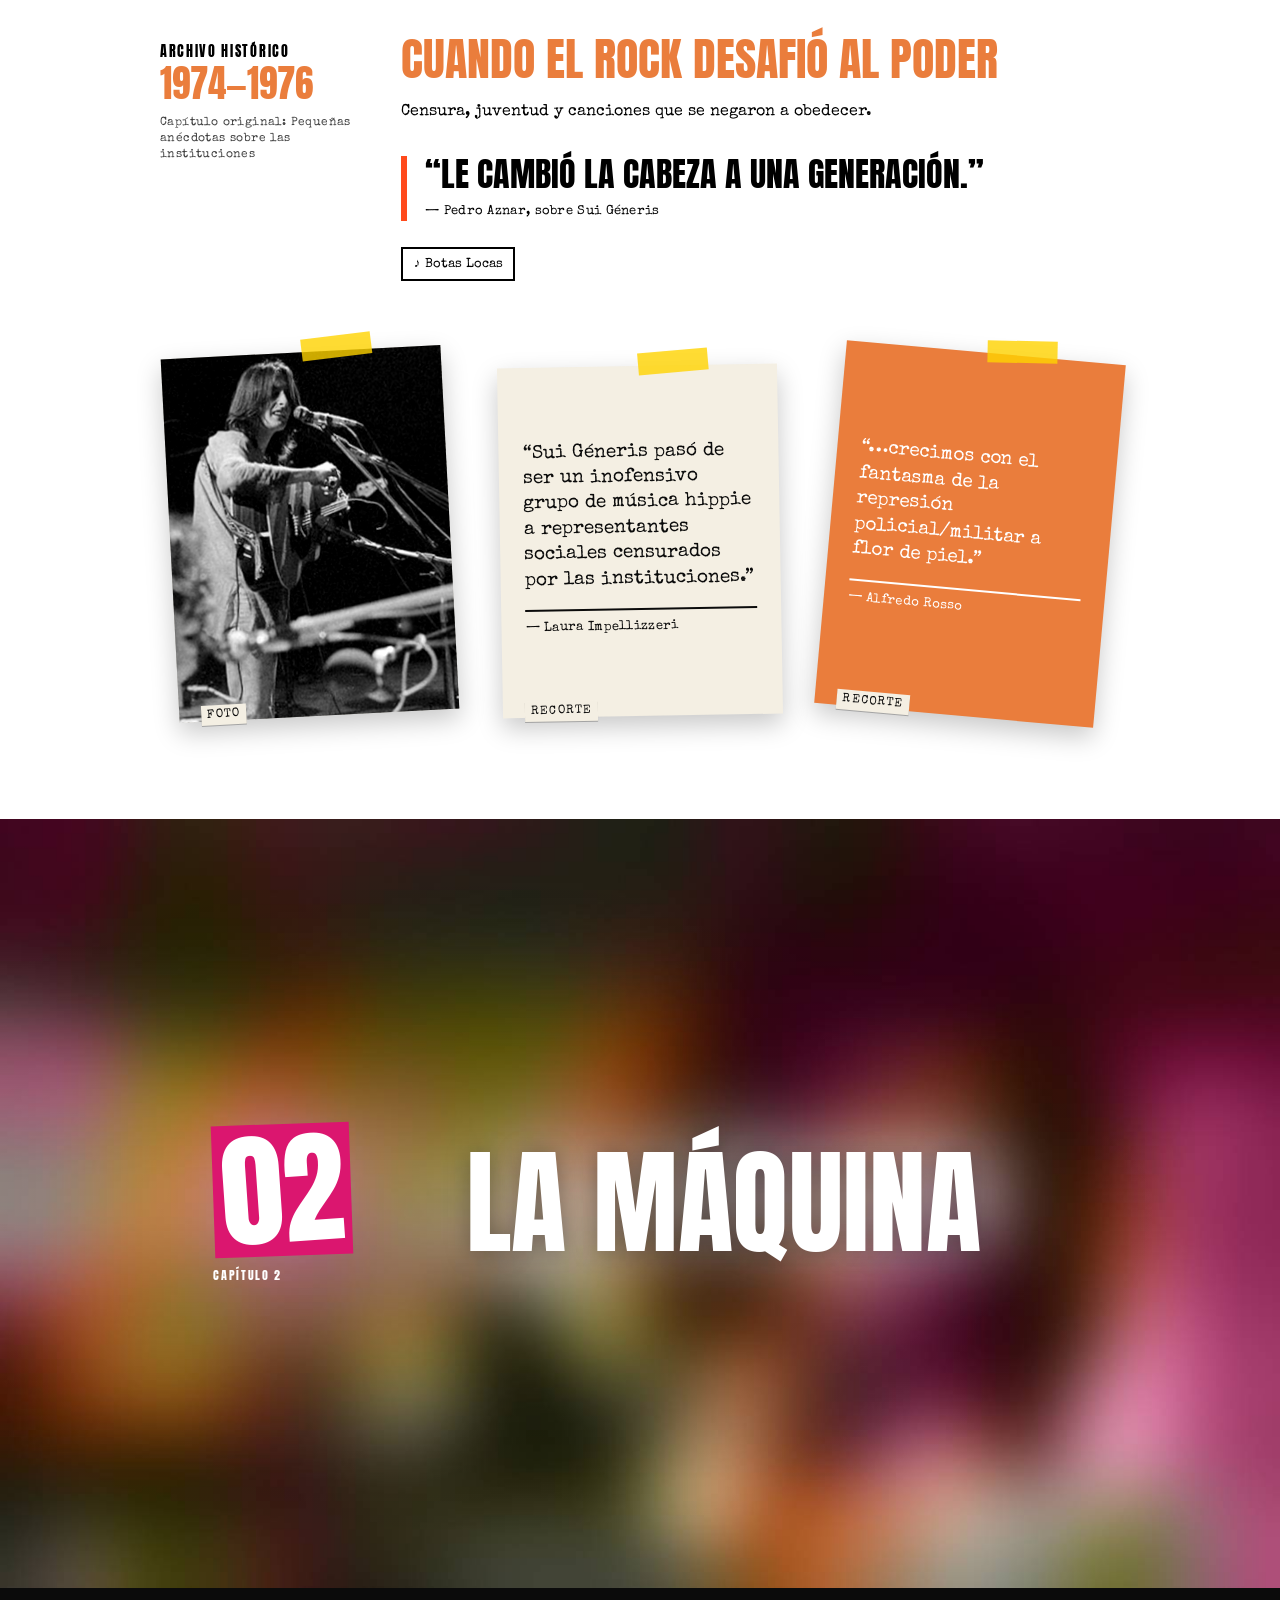
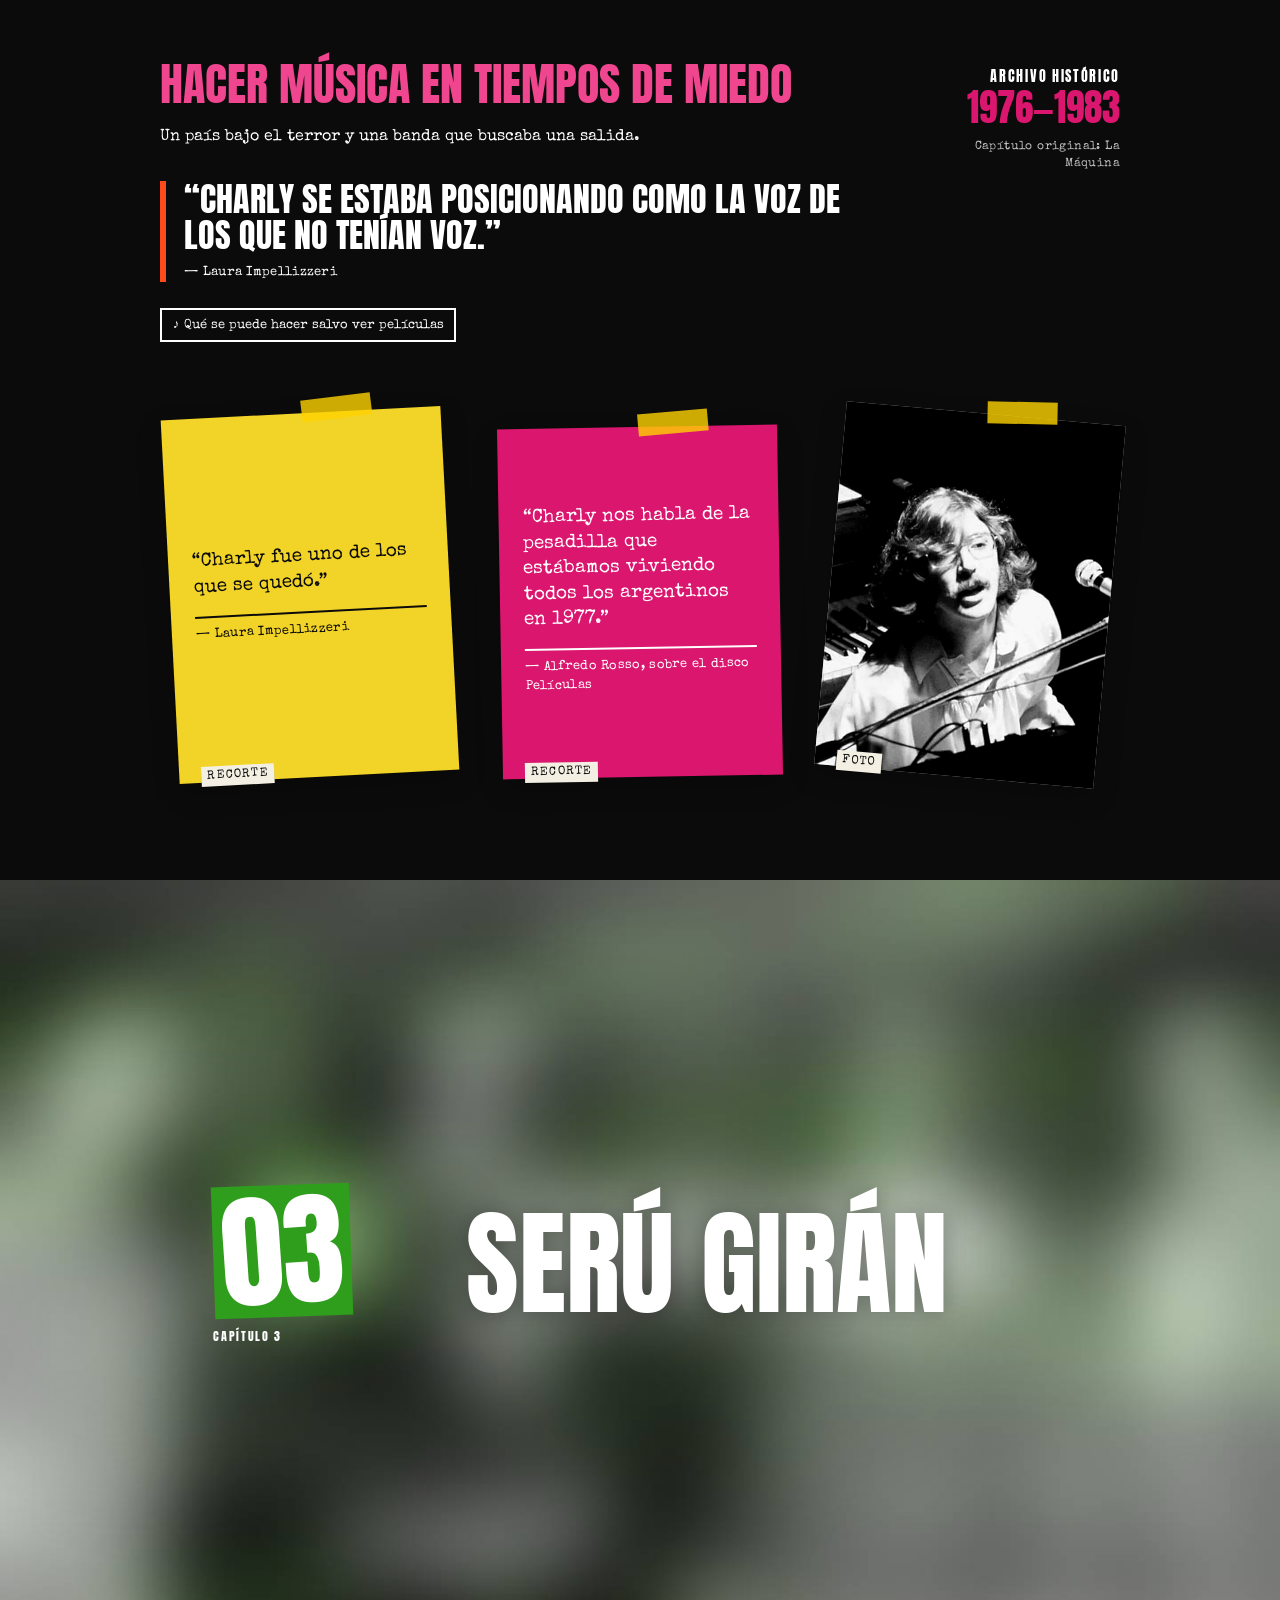
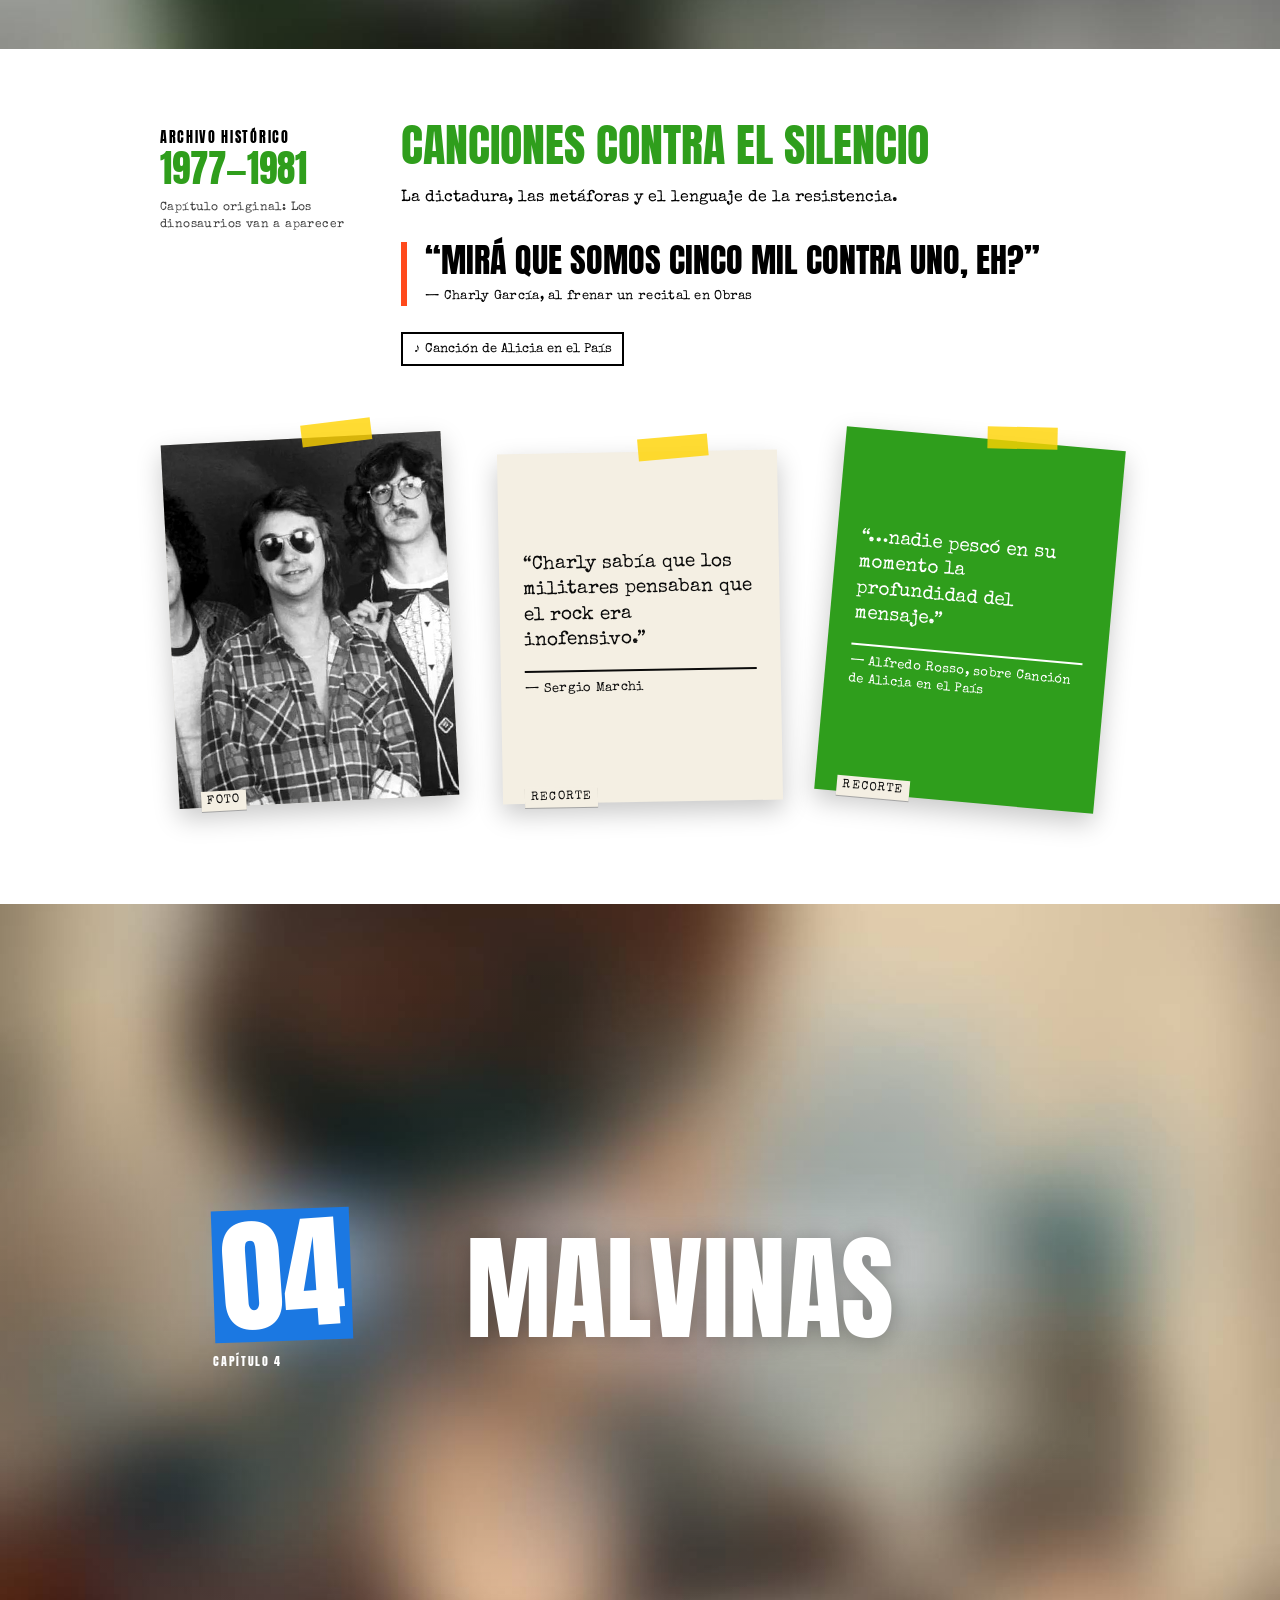
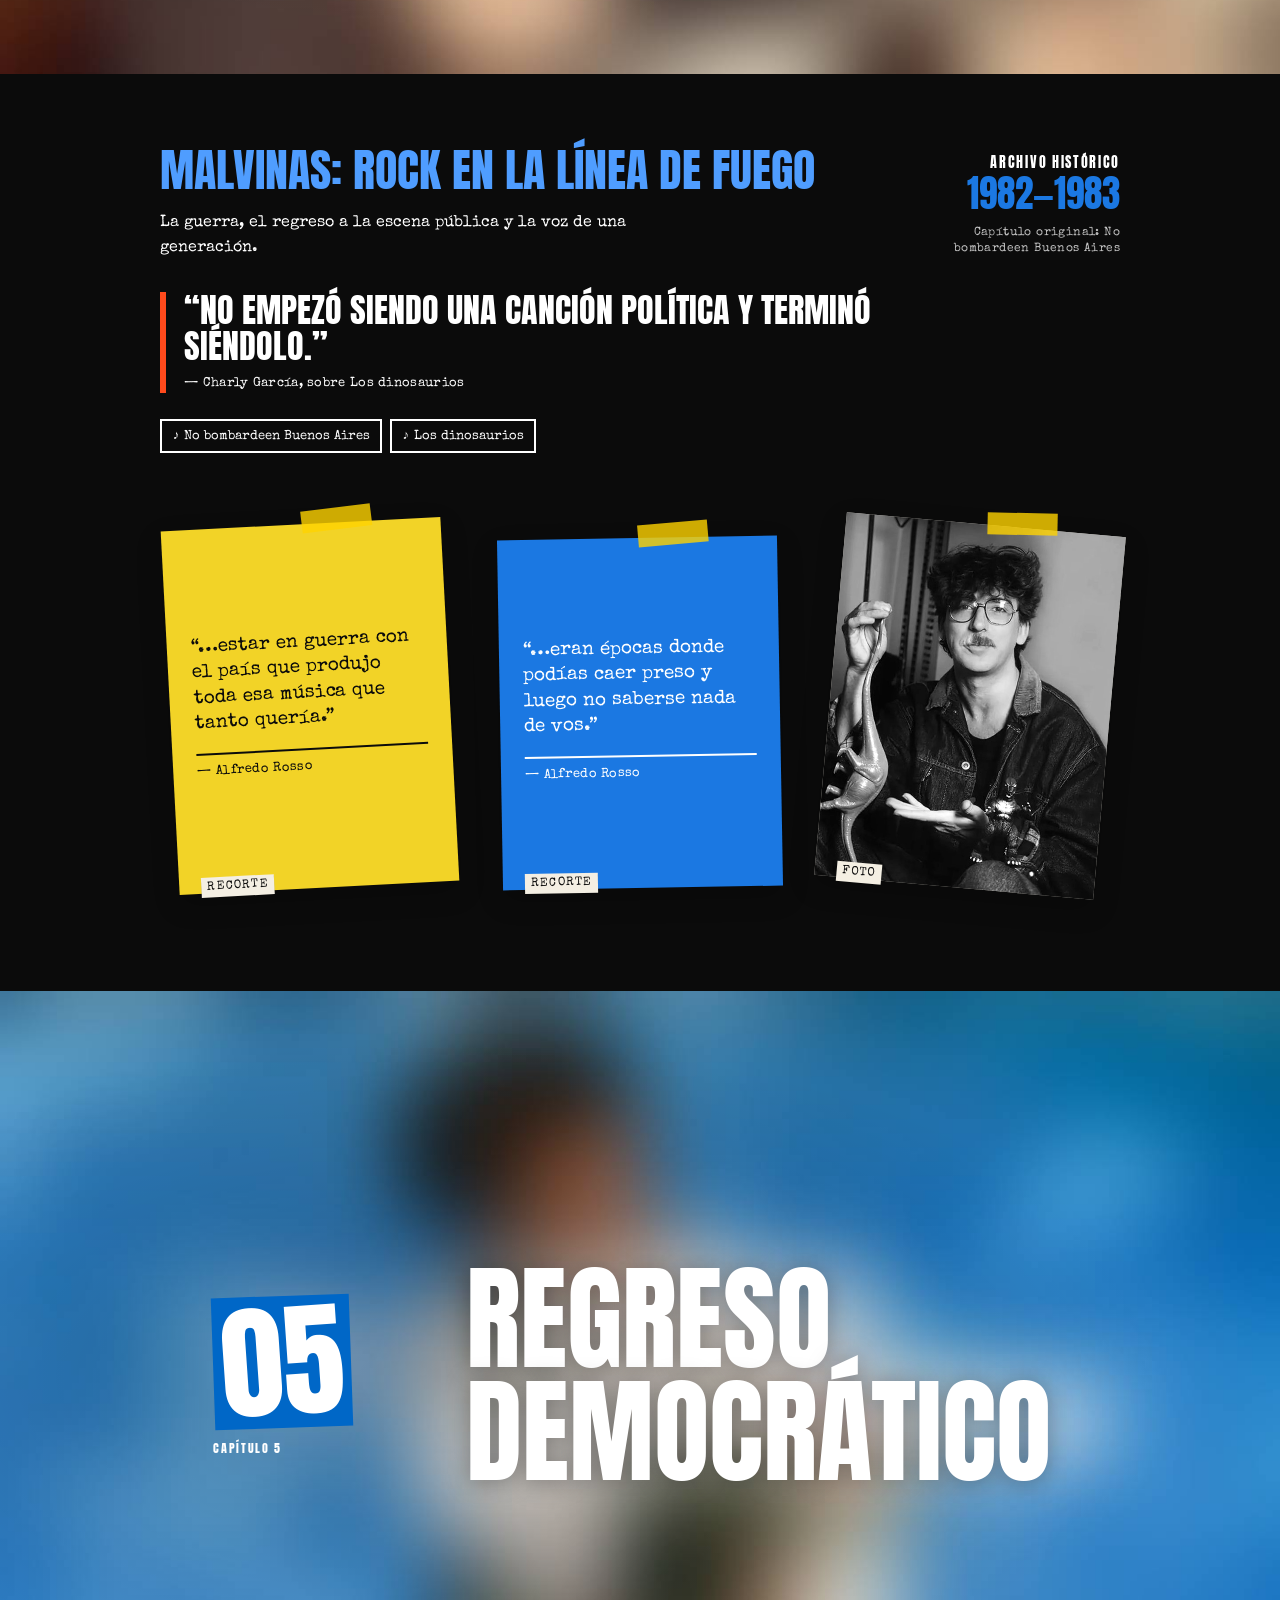
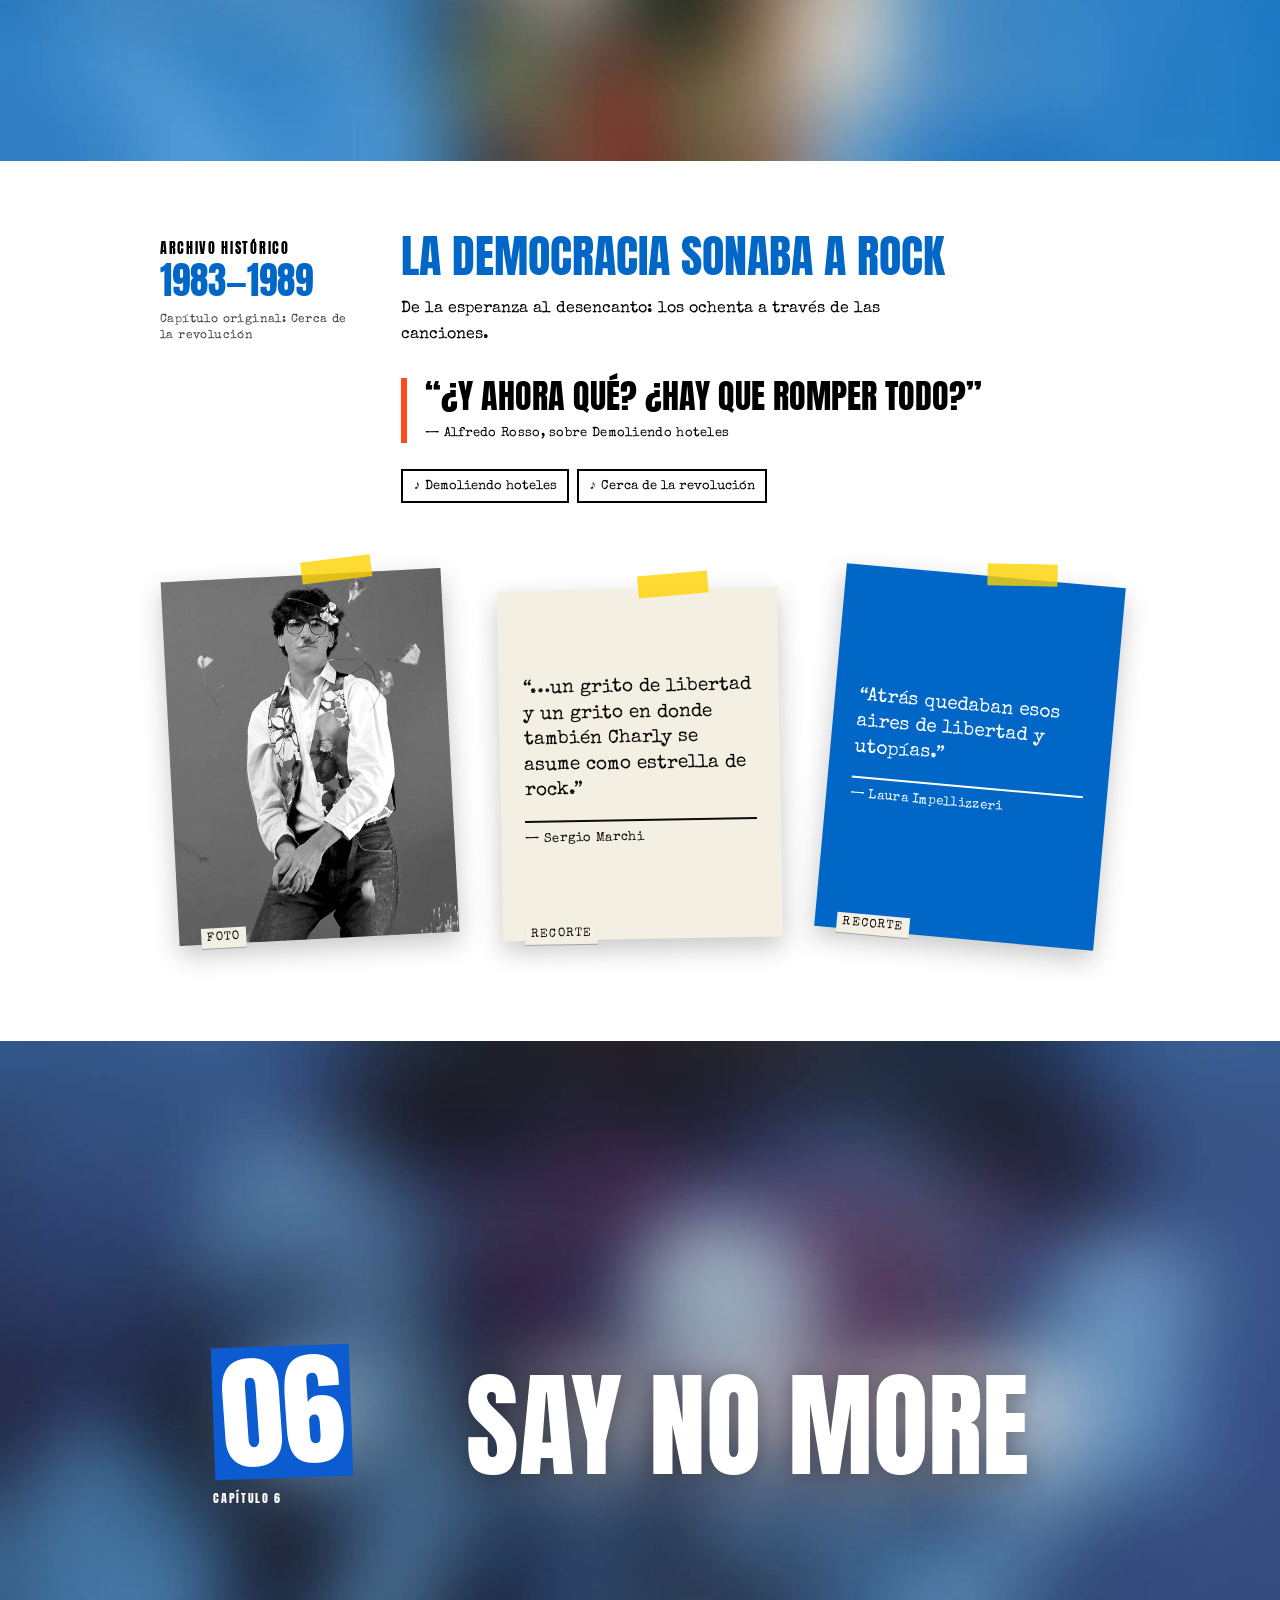
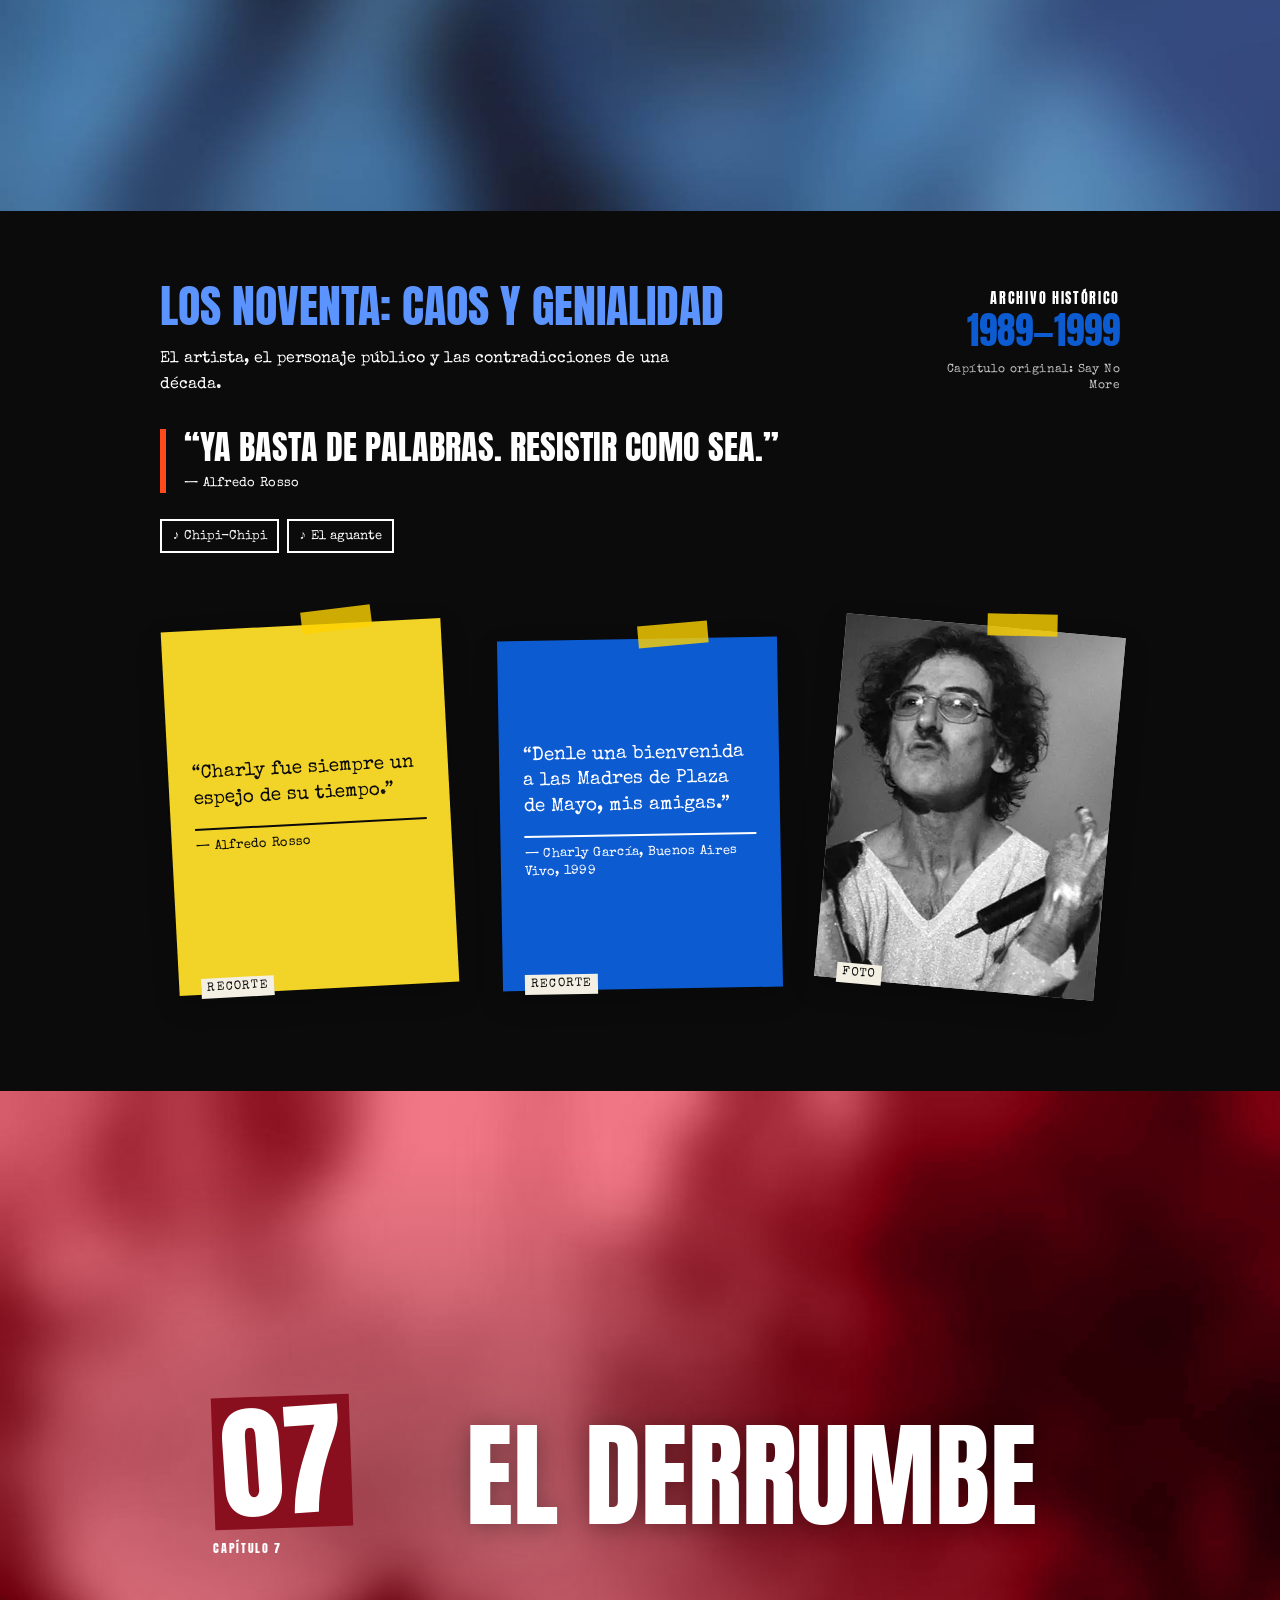
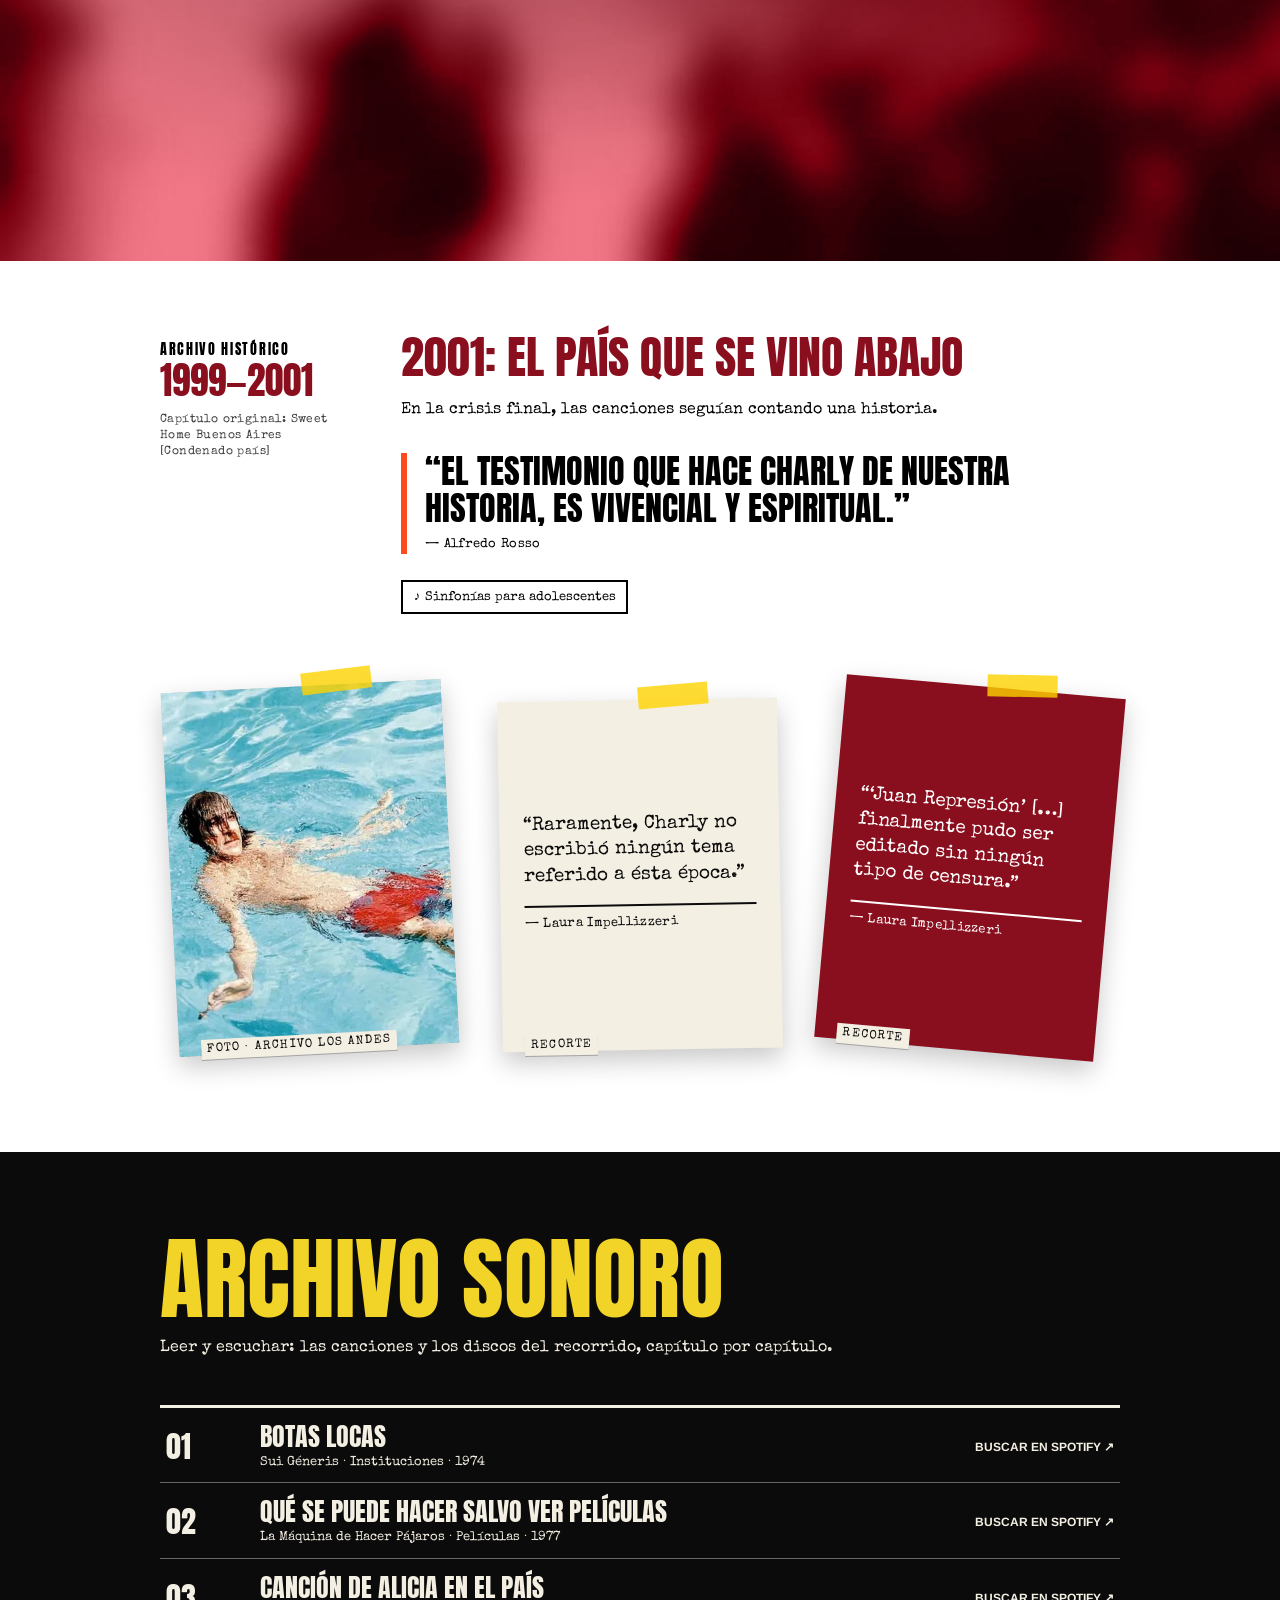
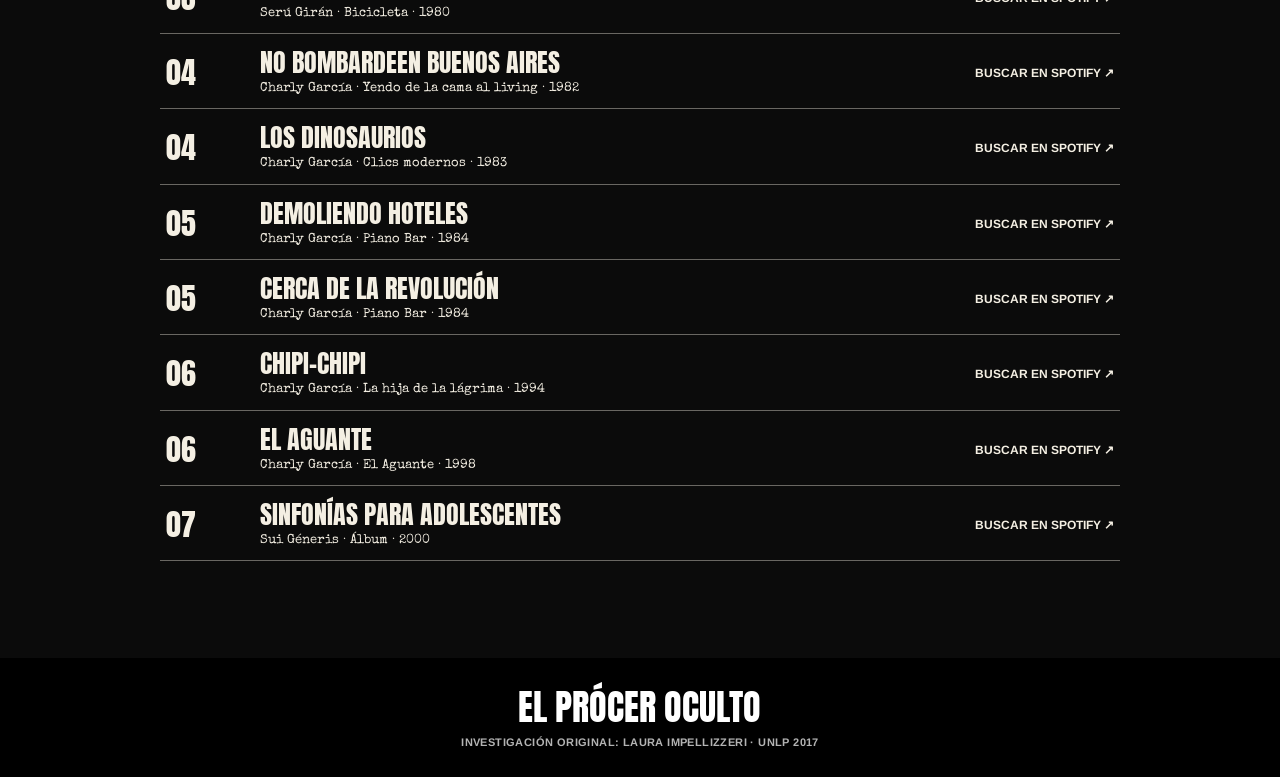
==== commit 9f103372: "Agregar la línea del tiempo 1974–2001 Página nueva con dos líneas de pincel paralelas: arriba los di" ====
--- a/capitulos.html
+++ b/capitulos.html
@@ -26,6 +26,7 @@
     <a class="nav__marca" href="index.html">EL PRÓCER OCULTO</a>
     <nav class="nav__links" id="menu" aria-label="Principal">
       <a href="index.html">INTRODUCCIÓN</a>
+      <a href="linea-del-tiempo.html">LÍNEA DEL TIEMPO</a>
       <a href="capitulos.html" aria-current="page">CAPÍTULOS</a>
       <a href="entrevistas.html">ENTREVISTAS</a>
       <a href="#escuchar">ESCUCHAR</a>
@@ -396,7 +397,7 @@
                 <footer>— Alfredo Rosso</footer>
               </blockquote>
               <div class="chips">
-              <a href="https://open.spotify.com/search/Sinfon%C3%ADa%20para%20adolescentes%20Sui%20G%C3%A9neris" target="_blank" rel="noopener">♪ Sinfonía para adolescentes</a>
+              <a href="https://open.spotify.com/search/Sinfon%C3%ADas%20para%20adolescentes%20Sui%20G%C3%A9neris" target="_blank" rel="noopener">♪ Sinfonías para adolescentes</a>
               </div>
             </div>
           </div>
@@ -471,9 +472,9 @@
             <span class="pistas__tema">El aguante<span class="pistas__dato">Charly García · El Aguante · 1998</span></span>
             <span class="pistas__ir">Buscar en Spotify ↗</span>
           </a></li>
-          <li><a href="https://open.spotify.com/search/Sinfon%C3%ADa%20para%20adolescentes%20Sui%20G%C3%A9neris" target="_blank" rel="noopener">
+          <li><a href="https://open.spotify.com/search/Sinfon%C3%ADas%20para%20adolescentes%20Sui%20G%C3%A9neris" target="_blank" rel="noopener">
             <span class="pistas__cap">07</span>
-            <span class="pistas__tema">Sinfonía para adolescentes<span class="pistas__dato">Sui Géneris · Álbum · 2000</span></span>
+            <span class="pistas__tema">Sinfonías para adolescentes<span class="pistas__dato">Sui Géneris · Álbum · 2000</span></span>
             <span class="pistas__ir">Buscar en Spotify ↗</span>
           </a></li>
         </ol>
--- a/css/styles.css
+++ b/css/styles.css
@@ -310,3 +310,90 @@
 .volver a, .boton { display: inline-block; padding: 10px 16px 7px; border: 3px solid currentColor; font-family: var(--titular); font-size: 18px; letter-spacing: 1px; text-transform: uppercase; text-decoration: none; transition: background .15s, color .15s, border-color .15s; }
 .volver a:hover, .boton:hover { background: var(--amarillo); border-color: var(--amarillo); color: var(--negro); }
 .voces__cta { margin-top: clamp(40px, 5vw, 72px); text-align: center; }
+
+/* ==========================================================================
+   LÍNEA DEL TIEMPO
+   ========================================================================== */
+
+.pagina-linea { background: var(--negro); }
+.tl-cab { background: var(--negro); color: var(--papel); padding: clamp(28px, 3vw, 44px) var(--margen) clamp(14px, 1.6vw, 22px); }
+.tl-cab__in { width: min(1200px, 100%); margin-inline: auto; }
+.tl-cab__titulo { font-family: var(--titular); font-weight: 400; font-size: clamp(44px, 5.6vw, 80px); line-height: .95; text-transform: uppercase; color: var(--amarillo); }
+.tl-cab__titulo span { display: inline-block; color: var(--papel); font-size: .5em; letter-spacing: .04em; margin-left: .3em; vertical-align: .12em; }
+.tl-cab__fila { display: flex; flex-wrap: wrap; align-items: center; justify-content: space-between; gap: 18px 32px; margin-top: clamp(14px, 1.6vw, 22px); }
+.tl-ref { display: flex; flex-wrap: wrap; gap: 8px 26px; font-family: var(--maquina); font-size: 14px; }
+.tl-ref li { display: flex; align-items: center; gap: 10px; }
+.tl-ref__linea { display: inline-block; width: 46px; height: 14px; -webkit-mask: url("../assets/img/pincel.png") 0 0 / 300px 100% repeat-x; mask: url("../assets/img/pincel.png") 0 0 / 300px 100% repeat-x; }
+.tl-ref__linea--charly { background: var(--amarillo); }
+.tl-ref__linea--pais { background: linear-gradient(90deg, #ea7d3c, #db166f, #2f9e1c, #1b78e2, #8a0f1e); }
+.tl-ctrl { display: flex; align-items: center; gap: 10px; }
+.tl-chips { display: flex; flex-wrap: wrap; gap: 6px; margin-right: 8px; }
+.tl-chips a { display: grid; place-items: center; width: 40px; height: 38px; border: 2px solid var(--papel); color: var(--papel); font-family: var(--titular); font-size: 20px; text-decoration: none; transition: background .15s, color .15s, transform .15s, border-color .15s; }
+.tl-chips a:hover, .tl-chips a.activo { background: var(--color); border-color: var(--color); color: var(--blanco); transform: rotate(-3deg); }
+.tl-flecha { width: 48px; height: 44px; border: 3px solid var(--papel); background: none; color: var(--papel); font-family: var(--titular); font-size: 24px; line-height: 1; cursor: pointer; transition: background .15s, color .15s, border-color .15s, opacity .15s; }
+.tl-flecha:hover { background: var(--amarillo); border-color: var(--amarillo); color: var(--negro); }
+.tl-flecha:disabled { opacity: .3; cursor: default; background: none; color: var(--papel); border-color: var(--papel); }
+
+/* ---------- Pista horizontal ---------- */
+.tl { position: relative; background: var(--negro); color: var(--papel); padding-bottom: clamp(28px, 3.4vw, 48px); }
+.tl__pista { overflow-x: auto; overflow-y: hidden; overscroll-behavior-x: contain; scrollbar-width: none; cursor: grab; scroll-padding-inline: var(--margen); }
+.tl__pista::-webkit-scrollbar { display: none; }
+.tl__pista.arrastrando { cursor: grabbing; user-select: none; }
+.tl__pista.arrastrando a { pointer-events: none; }
+.tl__pista:focus-visible { outline-offset: -3px; }
+.tl__anios { display: flex; width: max-content; padding-inline: var(--margen) 0; height: clamp(560px, calc(100vh - var(--nav) - 196px), 760px); }
+.tl-anio { position: relative; flex: none; width: 290px; display: grid; grid-template-rows: minmax(0, 1fr) 132px minmax(0, 1fr); }
+.tl-anio--ancho { width: 410px; }
+.tl-anio--salto { width: 70px; }
+.tl-anio--fin { width: 340px; }
+
+/* eje: las dos líneas de pincel */
+.tl-eje { position: relative; display: grid; place-items: center start; padding-left: 14px; }
+.tl-eje::before, .tl-eje::after { content: ""; position: absolute; left: 0; right: 0; height: 26px; -webkit-mask: url("../assets/img/pincel.png") 0 0 / 600px 100% repeat-x; mask: url("../assets/img/pincel.png") 0 0 / 600px 100% repeat-x; }
+.tl-eje::before { top: 30px; background: var(--amarillo); }
+.tl-eje::after { bottom: 30px; background: var(--color, #555); }
+.tl-anio:nth-child(odd) .tl-eje::before, .tl-anio:nth-child(odd) .tl-eje::after { -webkit-mask-position: -290px 0; mask-position: -290px 0; }
+.tl-anio--salto .tl-eje::after, .tl-anio--fin .tl-eje::after { background: #555; }
+.tl-anio--fin .tl-eje::before, .tl-anio--fin .tl-eje::after { right: 55%; -webkit-mask-image: url("../assets/img/pincel.png"), linear-gradient(90deg, #000 40%, transparent); mask-image: url("../assets/img/pincel.png"), linear-gradient(90deg, #000 40%, transparent); -webkit-mask-composite: source-in; mask-composite: intersect; }
+.tl-eje__num { position: relative; z-index: 1; font-family: var(--titular); font-size: 118px; line-height: 1; color: var(--blanco); letter-spacing: -.01em; text-shadow: 0 0 2px var(--negro), 0 3px 18px rgba(0, 0, 0, .65); }
+.tl-eje__salto { position: relative; z-index: 1; width: 100%; text-align: center; font-family: var(--titular); font-size: 50px; color: var(--papel); text-shadow: 0 0 10px var(--negro), 0 0 4px var(--negro); }
+
+/* acontecimientos */
+.tl-anio__arriba, .tl-anio__abajo { display: flex; flex-direction: column; gap: 12px; padding: 14px 26px 14px 14px; border-left: 1px dashed rgba(244, 239, 227, .28); }
+.tl-anio__arriba { justify-content: flex-end; padding-bottom: 18px; }
+.tl-anio__abajo { justify-content: flex-start; padding-top: 18px; }
+.tl-anio--salto .tl-anio__arriba, .tl-anio--salto .tl-anio__abajo, .tl-anio--fin .tl-anio__arriba { border-left: 0; }
+.tl-ev { display: block; }
+.tl-ev__tit { display: block; font-family: var(--titular); font-size: 20px; line-height: 1.08; text-transform: uppercase; color: var(--papel); }
+.tl-ev--disco .tl-ev__tit { color: var(--amarillo); }
+.tl-ev__det { display: block; margin-top: 4px; font-family: var(--maquina); font-size: 13px; line-height: 1.4; color: rgba(244, 239, 227, .82); }
+.tl-pa { font-family: var(--lectura); font-size: 16px; line-height: 1.32; color: var(--papel); }
+.tl-pa__fecha { display: inline-block; margin-right: 4px; padding: 1px 6px 0; background: var(--claro, var(--color)); color: var(--negro); font-family: var(--titular); font-size: 13px; letter-spacing: .6px; text-transform: uppercase; transform: rotate(-2deg); }
+
+/* marca de etapa */
+.tl-etapa { position: absolute; top: 14px; left: 14px; z-index: 2; display: inline-flex; align-items: center; gap: 8px; font-family: var(--titular); font-size: 14px; letter-spacing: 1.68px; text-transform: uppercase; color: var(--claro); text-decoration: none; scroll-margin-left: var(--margen); }
+.tl-etapa__num { display: inline-block; padding: 2px 7px 0; background: var(--color); color: var(--blanco); font-size: 18px; letter-spacing: 0; transform: rotate(-3deg); }
+.tl-etapa:hover { color: var(--amarillo); }
+.tl-anio:has(.tl-etapa) .tl-anio__arriba { border-left: 3px solid var(--color); padding-top: 48px; }
+.tl-anio:has(.tl-etapa) .tl-anio__abajo { border-left: 3px solid var(--color); }
+
+.tl-fin { display: flex; align-items: flex-start; padding-left: 40px; border: 0; }
+.tl-fin .boton { color: var(--papel); }
+
+/* progreso */
+.tl__progreso { width: min(1200px, 100% - 2 * var(--margen)); height: 3px; margin: 8px auto 0; background: rgba(244, 239, 227, .2); }
+.tl__progreso span { display: block; height: 100%; width: 0; background: var(--amarillo); }
+.tl__ayuda { width: min(1200px, 100% - 2 * var(--margen)); margin: 10px auto 0; font-family: var(--maquina); font-size: 13px; letter-spacing: .8px; color: rgba(244, 239, 227, .65); text-align: right; }
+
+@media (max-width: 760px) {
+  .tl-chips, .tl-flecha { display: none; }
+  .tl__anios { height: auto; min-height: 560px; }
+  .tl-anio { width: 250px; grid-template-rows: minmax(230px, 1fr) 108px minmax(210px, 1fr); }
+  .tl-anio--ancho { width: 330px; }
+  .tl-anio--salto { width: 52px; }
+  .tl-anio--fin { width: 280px; }
+  .tl-eje__num { font-size: 92px; }
+  .tl-eje::before { top: 22px; } .tl-eje::after { bottom: 22px; }
+  .tl-ev__tit { font-size: 18px; }
+  .tl-pa { font-size: 15px; }
+}
